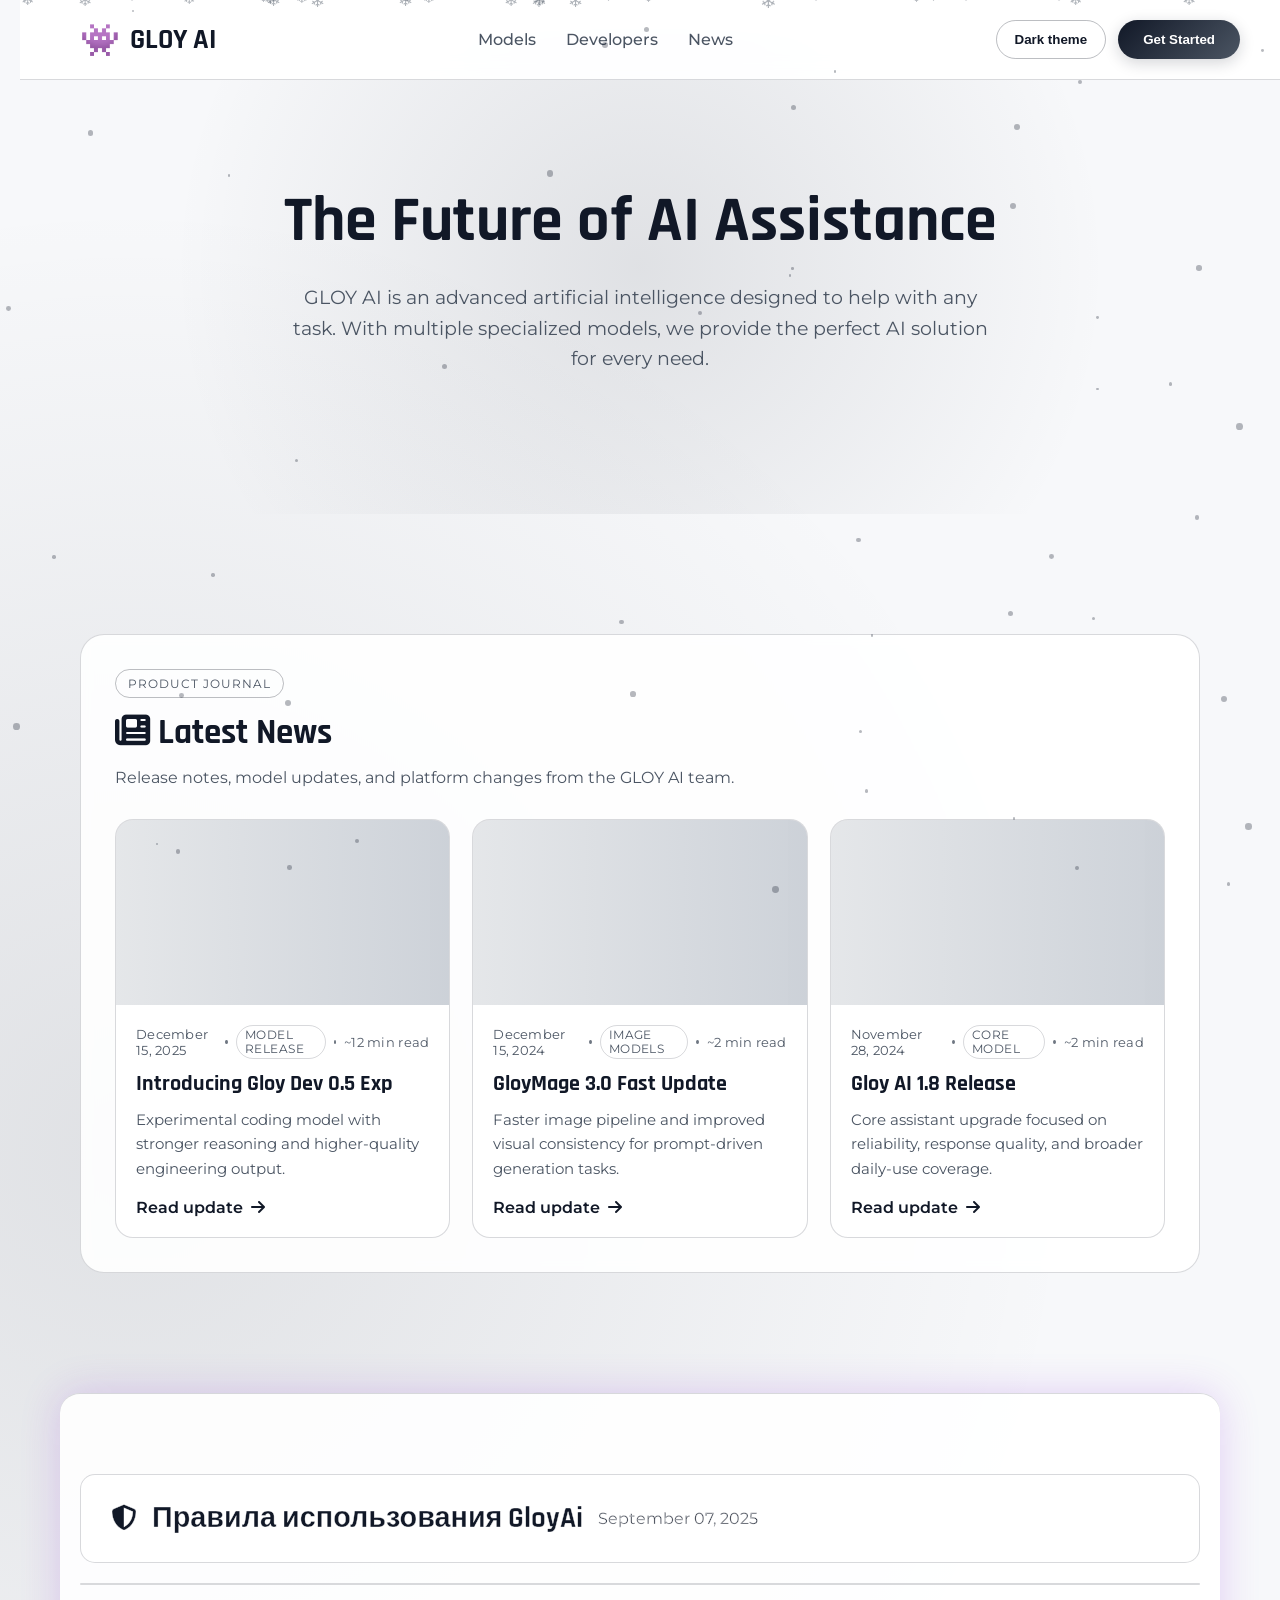
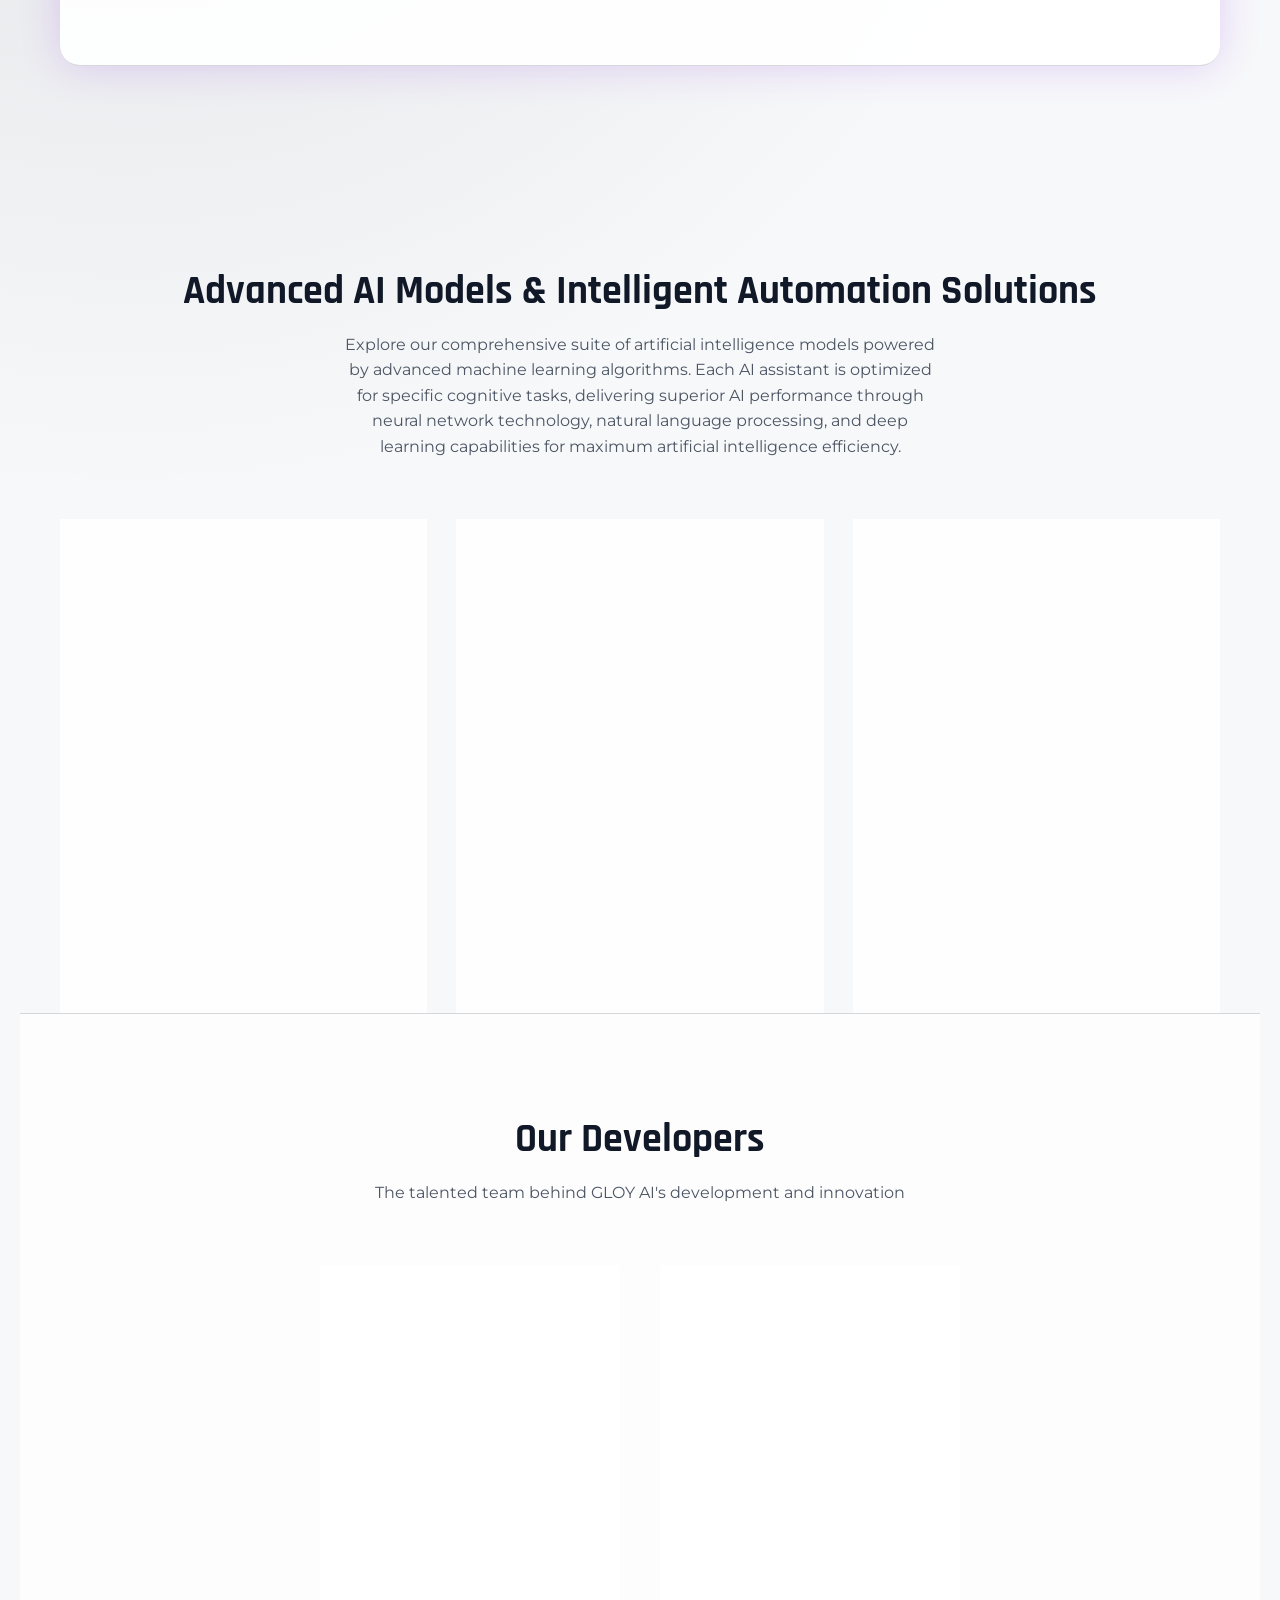
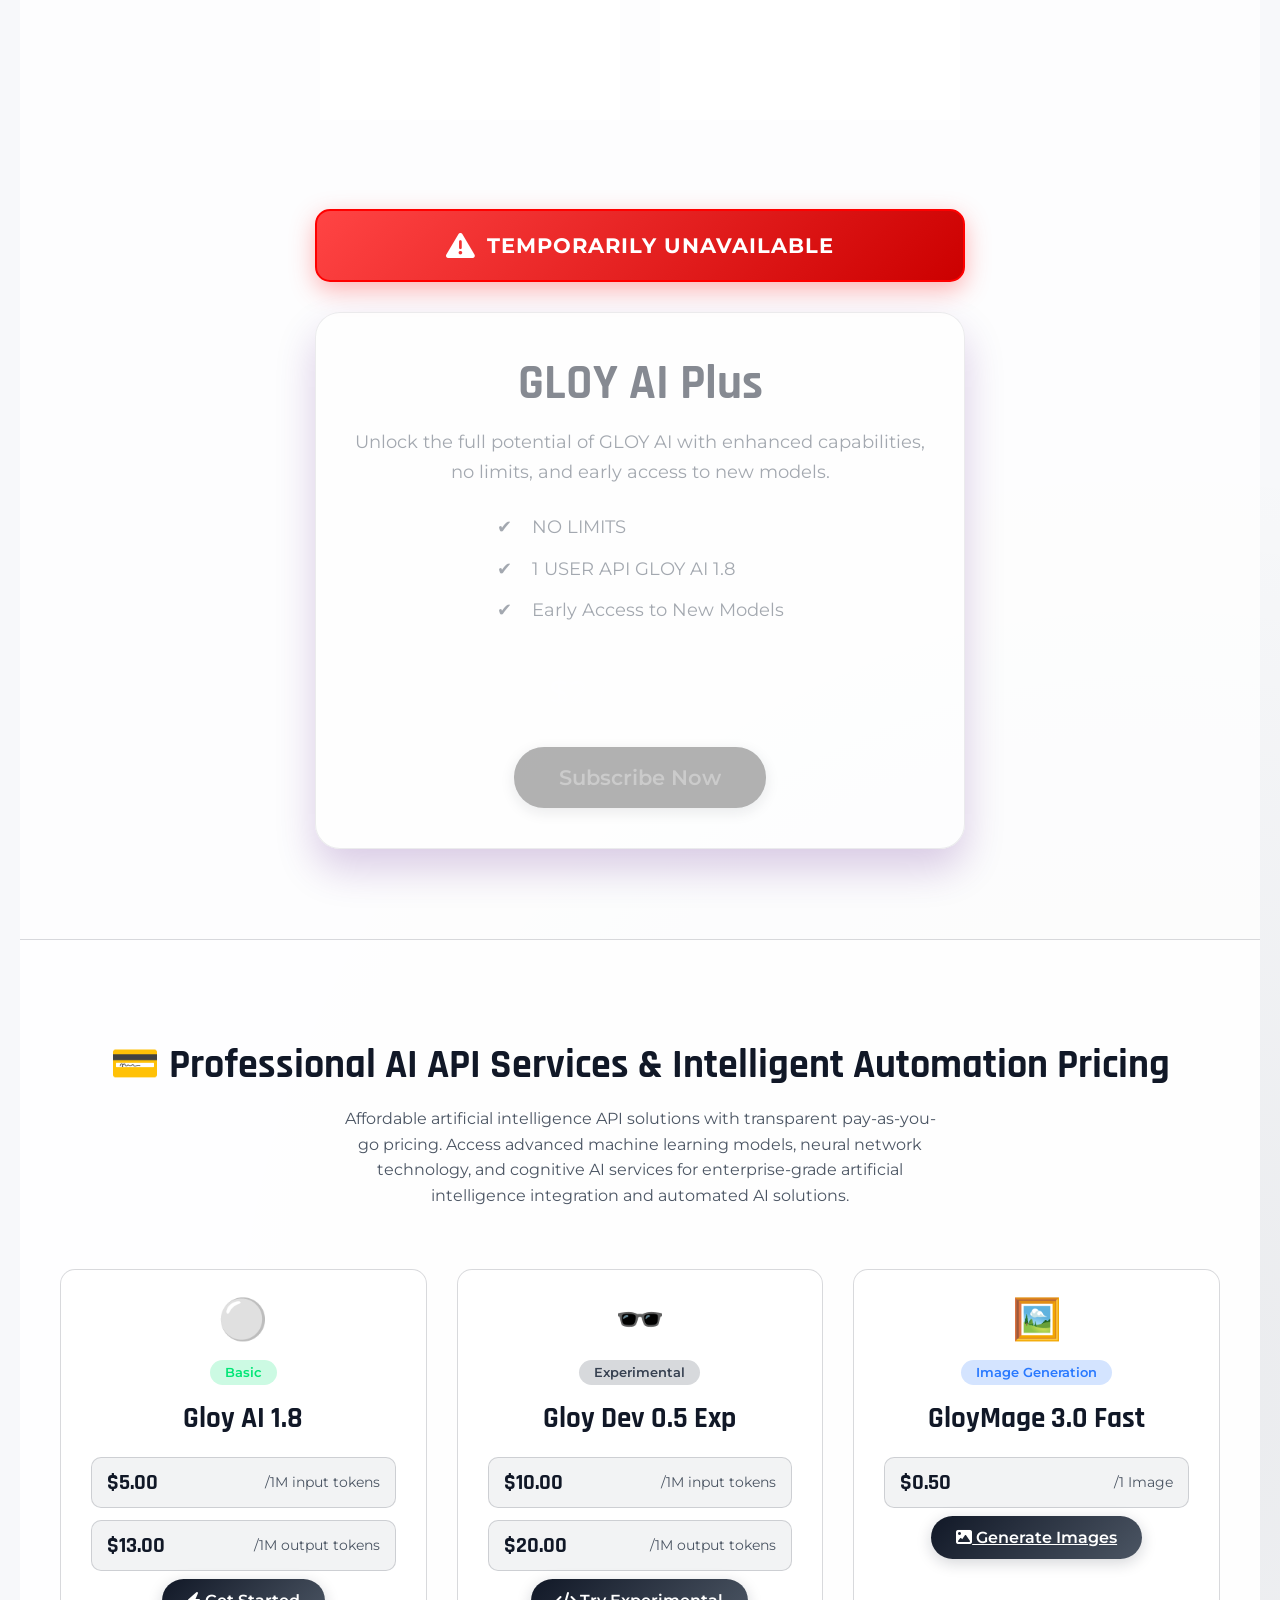
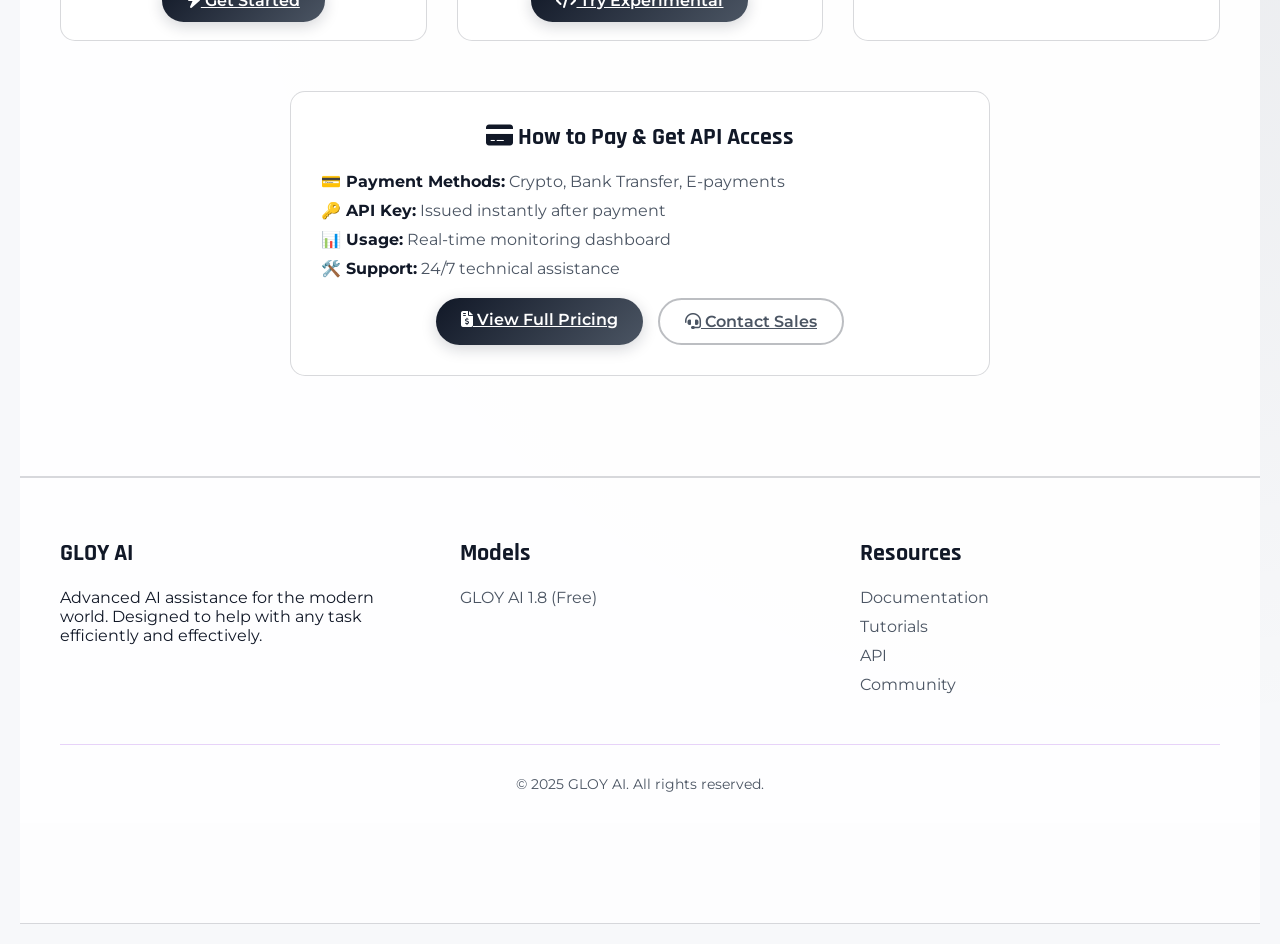
==== index.html @ c86713a7 "updated index.html" ====
<!DOCTYPE html>
<html lang="en" itemscope itemtype="https://schema.org/WebSite">
<head>
    <meta charset="UTF-8">
    <meta name="viewport" content="width=device-width, initial-scale=1.0">
    
    <!-- Primary SEO Meta Tags -->
    <title>GLOY AI - Advanced AI Assistant | Free AI Chat Bot | Artificial Intelligence API</title>
    <meta name="title" content="GLOY AI - Advanced AI Assistant | Free AI Chat Bot | Artificial Intelligence API">
    <meta name="description" content="GLOY AI - Revolutionary artificial intelligence assistant with advanced AI models. Free AI chatbot, image generation, code assistance, and professional AI API. Experience the future of AI technology with GLOY AI's intelligent conversational AI, machine learning capabilities, and neural network solutions.">
    <meta name="keywords" content="GLOY AI, artificial intelligence, AI assistant, AI chatbot, machine learning, neural networks, AI API, free AI, conversational AI, AI technology, intelligent assistant, AI models, deep learning, natural language processing, NLP, AI development, AI solutions, smart AI, advanced AI, AI platform, AI tools, AI services, automated AI, AI innovation, AI research, AI algorithms, cognitive AI, AI programming, AI integration, AI automation, AI analytics, AI optimization, AI enhancement, AI transformation, AI revolution, AI future, AI trends, AI applications, AI capabilities, AI performance, AI efficiency, AI intelligence, AI communication, AI interaction, AI response, AI generation, AI creation, AI assistance, AI support, AI help, AI guidance">
    <meta name="author" content="GLOY AI Team">
    <meta name="robots" content="index, follow, max-image-preview:large, max-snippet:-1, max-video-preview:-1">
    <meta name="language" content="English">
    <meta name="revisit-after" content="1 days">
    <meta name="distribution" content="global">
    <meta name="rating" content="general">
    
    <!-- Open Graph / Facebook -->
    <meta property="og:type" content="website">
    <meta property="og:url" content="https://gloyai.com/">
    <meta property="og:title" content="GLOY AI - Advanced AI Assistant | Free AI Chat Bot">
    <meta property="og:description" content="Revolutionary artificial intelligence assistant with advanced AI models. Free AI chatbot, image generation, code assistance, and professional AI API.">
    <meta property="og:image" content="https://gloyai.com/sample_gloy_image.png">
    <meta property="og:site_name" content="GLOY AI">
    <meta property="og:locale" content="en_US">
    
    <!-- Twitter -->
    <meta property="twitter:card" content="summary_large_image">
    <meta property="twitter:url" content="https://gloyai.com/">
    <meta property="twitter:title" content="GLOY AI - Advanced AI Assistant | Free AI Chat Bot">
    <meta property="twitter:description" content="Revolutionary artificial intelligence assistant with advanced AI models. Free AI chatbot, image generation, code assistance, and professional AI API.">
    <meta property="twitter:image" content="https://gloyai.com/sample_gloy_image.png">
    
    <!-- Canonical URL -->
    <link rel="canonical" href="https://gloyai.com/">
    
    <!-- Favicon -->
    <link rel="icon" type="image/x-icon" href="/favicon.ico">
    <link rel="apple-touch-icon" sizes="180x180" href="/apple-touch-icon.png">
    
    <!-- Structured Data -->
    <script type="application/ld+json">
    {
        "@context": "https://schema.org",
        "@type": "SoftwareApplication",
        "name": "GLOY AI",
        "description": "Advanced artificial intelligence assistant with multiple AI models for chat, code generation, and image creation",
        "url": "https://gloyai.com",
        "applicationCategory": "AI Assistant",
        "operatingSystem": "Web Browser",
        "offers": {
            "@type": "Offer",
            "price": "0",
            "priceCurrency": "USD"
        },
        "creator": {
            "@type": "Organization",
            "name": "GLOY AI Team"
        },
        "featureList": [
            "Free AI Chat Assistant",
            "Advanced Code Generation",
            "Image Generation AI",
            "Multi-language Support",
            "API Access",
            "No Usage Limits"
        ]
    }
    </script>
    
    <link rel="stylesheet" href="https://cdnjs.cloudflare.com/ajax/libs/font-awesome/6.4.0/css/all.min.css">
    <link href="https://fonts.googleapis.com/css2?family=Montserrat:wght@400;500;600;700&family=Rajdhani:wght@500;600;700&display=swap" rel="stylesheet">
    <style>
        :root {
            --primary-purple: #f5f5f5;
            --dark-purple: #a1a1aa;
            --light-purple: #ffffff;
            --lavender: #d4d4d8;
            --neon-purple: #71717a;
            --gradient: linear-gradient(135deg, var(--primary-purple), var(--neon-purple));
            --page-text: #f4f4f5;
            --page-muted: #d4d4d8;
            --page-bg: #07090f;
            --page-bg-accent-1: rgba(255, 255, 255, 0.07);
            --page-bg-accent-2: rgba(255, 255, 255, 0.04);
            --surface: rgba(15, 18, 27, 0.72);
            --surface-soft: rgba(15, 18, 27, 0.58);
            --surface-strong: rgba(11, 14, 22, 0.92);
            --border-soft: rgba(255, 255, 255, 0.14);
            --border-strong: rgba(255, 255, 255, 0.32);
            --button-text: #0a0d12;
            --button-shadow: rgba(0, 0, 0, 0.35);
            --hero-start: #ffffff;
            --hero-end: #bcc0c8;
            --snow-color: #f4f4f5;
        }

        body.theme-light {
            --primary-purple: #111827;
            --dark-purple: #374151;
            --light-purple: #4b5563;
            --lavender: #4b5563;
            --neon-purple: #6b7280;
            --gradient: linear-gradient(135deg, var(--primary-purple), var(--light-purple));
            --page-text: #111827;
            --page-muted: #4b5563;
            --page-bg: #f7f8fa;
            --page-bg-accent-1: rgba(17, 24, 39, 0.1);
            --page-bg-accent-2: rgba(17, 24, 39, 0.06);
            --surface: rgba(255, 255, 255, 0.9);
            --surface-soft: rgba(255, 255, 255, 0.78);
            --surface-strong: rgba(255, 255, 255, 0.95);
            --border-soft: rgba(17, 24, 39, 0.16);
            --border-strong: rgba(17, 24, 39, 0.28);
            --button-text: #ffffff;
            --button-shadow: rgba(17, 24, 39, 0.18);
            --hero-start: #111827;
            --hero-end: #4b5563;
            --snow-color: #4b5563;
        }
        
        * {
            margin: 0;
            padding: 0;
            box-sizing: border-box;
        }
        
        body {
            font-family: 'Montserrat', sans-serif;
            color: var(--page-text);
            background-color: var(--page-bg);
            overflow-x: hidden;
            background-image: 
                radial-gradient(circle at 10% 20%, var(--page-bg-accent-1) 0%, transparent 20%),
                radial-gradient(circle at 90% 80%, var(--page-bg-accent-2) 0%, transparent 20%);
            transition: background-color 0.35s ease, color 0.35s ease;
        }
        
        .container {
            width: 100%;
            max-width: 1200px;
            margin: 0 auto;
            padding: 0 20px;
        }
        
        header {
            padding: 20px 0;
            position: fixed;
            width: 100%;
            top: 0;
            z-index: 1000;
            background: var(--surface-strong);
            backdrop-filter: blur(10px);
            border-bottom: 1px solid var(--border-soft);
        }
        
        .header-content {
            display: flex;
            justify-content: space-between;
            align-items: center;
        }

        .header-actions {
            display: flex;
            align-items: center;
            gap: 12px;
        }
        
        .logo {
            display: flex;
            align-items: center;
            gap: 10px;
        }
        
        .logo-text {
            font-family: 'Rajdhani', sans-serif;
            font-weight: 700;
            font-size: 28px;
            background: var(--gradient);
            -webkit-background-clip: text;
            -webkit-text-fill-color: transparent;
        }

.model-icon {
    font-size: 2.5rem;
    font-family: "Segoe UI Emoji", "Apple Color Emoji", "Noto Color Emoji", sans-serif;
    line-height: 1;
    display: block;
    margin-bottom: 1rem;
    text-align: center;
}
        
        .logo-emoji {
            font-size: 32px;
            animation: float 3s ease-in-out infinite;
        }
        
        nav ul {
            display: flex;
            list-style: none;
            gap: 30px;
        }
        
        nav a {
            color: var(--lavender);
            text-decoration: none;
            font-weight: 500;
            transition: all 0.3s ease;
            position: relative;
        }
        
        nav a:hover {
            color: var(--page-text);
        }
        
        nav a::after {
            content: '';
            position: absolute;
            bottom: -5px;
            left: 0;
            width: 0;
            height: 2px;
            background: var(--gradient);
            transition: width 0.3s ease;
            transform-origin: center;
        }
        
        nav a:hover::after {
            width: 100%;
        }
        
        .cta-button {
            background: var(--gradient);
            color: var(--button-text);
            border: none;
            padding: 12px 25px;
            border-radius: 30px;
            font-weight: 600;
            cursor: pointer;
            transition: all 0.3s ease;
            box-shadow: 0 4px 15px var(--button-shadow);
        }
        
        .cta-button:hover {
            transform: translateY(-3px);
            box-shadow: 0 6px 20px var(--button-shadow);
        }

        .theme-toggle {
            background: transparent;
            color: var(--page-text);
            border: 1px solid var(--border-strong);
            padding: 11px 18px;
            border-radius: 30px;
            font-weight: 600;
            cursor: pointer;
            transition: all 0.3s ease;
        }

        .theme-toggle:hover {
            background: var(--surface);
            border-color: var(--page-text);
        }
        
        .hero {
            padding: 160px 0 100px;
            text-align: center;
            position: relative;
        }
        
        .hero::before {
            content: '';
            position: absolute;
            top: 0;
            left: 0;
            width: 100%;
            height: 100%;
            background: radial-gradient(circle at center, var(--page-bg-accent-1) 0%, transparent 70%);
            z-index: -1;
        }
        
        .hero h1 {
            font-family: 'Rajdhani', sans-serif;
            font-size: 4rem;
            font-weight: 700;
            margin-bottom: 20px;
            background: linear-gradient(135deg, var(--hero-start) 30%, var(--hero-end) 70%);
            -webkit-background-clip: text;
            -webkit-text-fill-color: transparent;
            opacity: 0;
            animation: fadeUp 1s ease forwards 0.5s;
        }
        
        .hero p {
            font-size: 1.2rem;
            color: var(--lavender);
            max-width: 700px;
            margin: 0 auto 40px;
            line-height: 1.6;
            opacity: 0;
            animation: fadeUp 1s ease forwards 0.8s;
        }
        
        .hero-buttons {
            display: flex;
            justify-content: center;
            gap: 20px;
            opacity: 0;
            animation: fadeUp 1s ease forwards 1.1s;
        }
        
        .secondary-button {
            background: transparent;
            color: var(--lavender);
            border: 2px solid var(--primary-purple);
            padding: 12px 25px;
            border-radius: 30px;
            font-weight: 600;
            cursor: pointer;
            transition: all 0.3s ease;
        }
        
        .secondary-button:hover {
            background: rgba(138, 43, 226, 0.1);
            transform: translateY(-3px);
        }
        
        .models {
            padding: 100px 0;
        }
        
        .section-title {
            text-align: center;
            margin-bottom: 60px;
        }
        
        .section-title h2 {
            font-family: 'Rajdhani', sans-serif;
            font-size: 2.5rem;
            font-weight: 700;
            background: var(--gradient);
            -webkit-background-clip: text;
            -webkit-text-fill-color: transparent;
            margin-bottom: 15px;
        }
        
        .section-title p {
            color: var(--lavender);
            max-width: 600px;
            margin: 0 auto;
            line-height: 1.6;
        }
        
        .model-cards {
            display: grid;
            grid-template-columns: repeat(auto-fit, minmax(300px, 1fr));
            gap: 30px;
        }
        
        .model-card {
            background: rgba(20, 10, 40, 0.6);
            border-radius: 15px;
            padding: 30px;
            transition: all 0.3s ease;
            border: 1px solid rgba(138, 43, 226, 0.3);
            opacity: 0;
            transform: translateY(50px);
        }
        
        .model-card.visible {
            opacity: 1;
            transform: translateY(0);
        }
        
        .model-card:hover {
            transform: translateY(-10px);
            box-shadow: 0 15px 30px rgba(75, 0, 130, 0.2);
            border-color: var(--primary-purple);
        }
        
   .model-icon {
    font-size: 2.5rem;
    margin-bottom: 20px;
    color: var(--primary-purple);
    filter: none;
}
        
        .model-card h3 {
            font-family: 'Rajdhani', sans-serif;
            font-size: 1.8rem;
            margin-bottom: 15px;
            color: white;
        }
        
        .model-card p {
            color: var(--lavender);
            line-height: 1.6;
            margin-bottom: 20px;
        }
        
        .model-features {
            list-style: none;
            margin-top: 20px;
        }
        
        .model-features li {
            color: var(--lavender);
            margin-bottom: 10px;
            display: flex;
            align-items: center;
            gap: 10px;
        }
        
        .model-features li i {
            color: var(--primary-purple);
        }
        
        .model-badge {
            display: inline-block;
            padding: 5px 15px;
            border-radius: 20px;
            font-size: 0.8rem;
            font-weight: 600;
            margin-bottom: 15px;
        }
        
        .badge-free {
            background: rgba(0, 230, 118, 0.2);
            color: #00E676;
        }
        
        .badge-plus {
            background: rgba(41, 121, 255, 0.2);
            color: #2979FF;
        }
        
        .badge-pro {
            background: rgba(55, 65, 81, 0.2);
            color: #374151;
        }
        
        .developers {
            padding: 100px 0;
            background: rgba(20, 10, 40, 0.3);
            border-top: 1px solid rgba(138, 43, 226, 0.2);
            border-bottom: 1px solid rgba(138, 43, 226, 0.2);
        }
        
        .dev-profiles {
            display: flex;
            justify-content: center;
            flex-wrap: wrap;
            gap: 40px;
            margin-top: 50px;
        }
        
        .dev-card {
            background: rgba(20, 10, 40, 0.6);
            border-radius: 15px;
            padding: 30px;
            text-align: center;
            max-width: 300px;
            border: 1px solid rgba(138, 43, 226, 0.3);
            transition: all 0.3s ease;
            opacity: 0;
            transform: translateY(50px);
        }
        
        .dev-card.visible {
            opacity: 1;
            transform: translateY(0);
        }
        
        .dev-card:hover {
            transform: translateY(-10px);
            box-shadow: 0 15px 30px rgba(75, 0, 130, 0.2);
            border-color: var(--primary-purple);
        }
        
        .dev-avatar {
            width: 100px;
            height: 100px;
            border-radius: 50%;
            margin: 0 auto 20px;
            background: var(--gradient);
            display: flex;
            align-items: center;
            justify-content: center;
            font-size: 2.5rem;
            color: white;
            overflow: hidden;
            border: 3px solid var(--primary-purple);
        }
        
        .dev-avatar img {
            width: 100%;
            height: 100%;
            object-fit: cover;
        }
        
        .dev-card h3 {
            font-family: 'Rajdhani', sans-serif;
            font-size: 1.5rem;
            margin-bottom: 10px;
            color: white;
        }
        
        .dev-card .role {
            color: var(--primary-purple);
            font-weight: 600;
            margin-bottom: 15px;
        }
        
        .dev-card p {
            color: var(--lavender);
            line-height: 1.6;
        }
        
        .dev-social {
            margin-top: 20px;
            display: flex;
            justify-content: center;
            gap: 15px;
        }
        
        .dev-social a {
            color: var(--lavender);
            font-size: 1.2rem;
            transition: all 0.3s ease;
        }
        
        .dev-social a:hover {
            color: var(--primary-purple);
            transform: translateY(-3px);
        }
        
        .cta-section {
            padding: 100px 0;
            text-align: center;
        }
        
        .cta-content {
            max-width: 700px;
            margin: 0 auto;
            background: rgba(20, 10, 40, 0.6);
            padding: 50px;
            border-radius: 20px;
            border: 1px solid rgba(138, 43, 226, 0.3);
            box-shadow: 0 20px 40px rgba(0, 0, 0, 0.2);
        }
        
        .cta-content h2 {
            font-family: 'Rajdhani', sans-serif;
            font-size: 2.5rem;
            margin-bottom: 20px;
            background: var(--gradient);
            -webkit-background-clip: text;
            -webkit-text-fill-color: transparent;
        }
        
        .cta-content p {
            color: var(--lavender);
            line-height: 1.6;
            margin-bottom: 30px;
        }
        
        footer {
            background: rgba(10, 5, 24, 0.9);
            padding: 60px 0 30px;
            border-top: 1px solid rgba(138, 43, 226, 0.2);
        }
        
        .footer-content {
            display: grid;
            grid-template-columns: repeat(auto-fit, minmax(250px, 1fr));
            gap: 40px;
            margin-bottom: 40px;
        }
        
        .footer-column h3 {
            font-family: 'Rajdhani', sans-serif;
            font-size: 1.5rem;
            margin-bottom: 20px;
            color: white;
        }
        
        .footer-column ul {
            list-style: none;
        }
        
        .footer-column ul li {
            margin-bottom: 10px;
        }
        
        .footer-column a {
            color: var(--lavender);
            text-decoration: none;
            transition: all 0.3s ease;
        }
        
        .footer-column a:hover {
            color: var(--primary-purple);
        }
        
        .footer-bottom {
            text-align: center;
            padding-top: 30px;
            border-top: 1px solid rgba(138, 43, 226, 0.2);
            color: var(--lavender);
            font-size: 0.9rem;
        }
        
        @keyframes float {
            0%, 100% {
                transform: translateY(0);
            }
            50% {
                transform: translateY(-10px);
            }
        }
        
        @keyframes fadeUp {
            from {
                opacity: 0;
                transform: translateY(30px);
            }
            to {
                opacity: 1;
                transform: translateY(0);
            }
        }
        
        @keyframes pulse {
            0%, 100% {
                transform: scale(1);
            }
            50% {
                transform: scale(1.05);
            }
        }
        
        @keyframes glow {
            0%, 100% {
                box-shadow: 0 0 5px rgba(138, 43, 226, 0.5);
            }
            50% {
                box-shadow: 0 0 20px rgba(138, 43, 226, 0.8);
            }
        }
        
        @media (max-width: 768px) {
            .hero h1 {
                font-size: 2.5rem;
            }
            
            nav ul {
                gap: 15px;
            }
            
            .model-cards {
                grid-template-columns: 1fr;
            }
            
            .hero-buttons {
                flex-direction: column;
                align-items: center;
            }

            .header-actions {
                gap: 8px;
            }

            .theme-toggle,
            .cta-button {
                padding: 10px 16px;
            }
        }
        
        .particles {
            position: fixed;
            top: 0;
            left: 0;
            width: 100%;
            height: 100%;
            pointer-events: none;
            z-index: 9999;
        }
        
        /* Snow Animation */
        .snowflake {
            position: fixed;
            top: -10px;
            color: white;
            font-size: 1em;
            font-family: Arial, sans-serif;
            text-shadow: 0 0 5px rgba(255, 255, 255, 0.8);
            pointer-events: none;
            z-index: 9999;
            animation: snowfall linear infinite;
            opacity: 0.8;
        }
        
        @keyframes snowfall {
            0% {
                transform: translateY(0) rotate(0deg);
                opacity: 0.8;
            }
            100% {
                transform: translateY(100vh) rotate(360deg);
                opacity: 0.3;
            }
        }
        
        .particle {
            position: absolute;
            border-radius: 50%;
            background: var(--primary-purple);
            opacity: 0.3;
            animation: float 15s infinite linear;
        }
        
        .pricing-badge {
            display: inline-flex;
            align-items: center;
            gap: 8px;
            padding: 8px 16px;
            border-radius: 20px;
            font-weight: 600;
            margin-top: 15px;
            background: rgba(255, 215, 0, 0.1);
            color: gold;
            border: 1px solid rgba(255, 215, 0, 0.3);
        }
        
        .telegram-cta {
            margin-top: 40px;
            text-align: center;
            padding: 30px;
            background: rgba(20, 10, 40, 0.6);
            border-radius: 15px;
            border: 1px solid rgba(138, 43, 226, 0.3);
            animation: glow 2s infinite alternate;
        }
        
        .telegram-cta h3 {
            font-family: 'Rajdhani', sans-serif;
            font-size: 1.8rem;
            margin-bottom: 15px;
            color: white;
        }
        
        .telegram-cta p {
            color: var(--lavender);
            margin-bottom: 20px;
        }
        
        /* API Pricing Styles */
        .api-pricing .pricing-tiers {
            margin: 20px 0;
        }

        .api-pricing .price-tier {
            display: flex;
            justify-content: space-between;
            align-items: center;
            margin: 12px 0;
            padding: 10px 15px;
            background: rgba(138, 43, 226, 0.1);
            border-radius: 10px;
            border: 1px solid rgba(138, 43, 226, 0.2);
        }

        .api-pricing .price-tier .price {
            font-family: 'Rajdhani', sans-serif;
            font-size: 1.4rem;
            font-weight: 700;
            color: white;
            background: var(--gradient);
            -webkit-background-clip: text;
            -webkit-text-fill-color: transparent;
        }

        .api-pricing .price-tier .tokens {
            font-size: 0.9rem;
            color: var(--lavender);
            text-align: right;
        }

        .api-pricing .model-card {
            text-align: center;
            position: relative;
            transition: all 0.3s ease-in-out;
        }

        .api-pricing .model-card:hover {
            transform: translateY(-10px);
            box-shadow: 0 20px 40px rgba(75, 0, 130, 0.3);
        }

        .api-pricing {
            transition: all 0.5s ease-in-out;
        }
    </style>
</head>
<body class="theme-dark">
    <div class="particles" id="particles"></div>
    
    <header>
        <div class="container header-content">
            <div class="logo">
                <span class="logo-emoji">👾</span>
                <span class="logo-text">GLOY AI</span>
            </div>
            <nav>
                <ul>
                    <li><a href="#models">Models</a></li>
                    <li><a href="#developers">Developers</a></li>
                    <li><a href="#telegram">News</a></li>
                </ul>
            </nav>
            <div class="header-actions">
                <button id="theme-toggle" class="theme-toggle" type="button" aria-label="Switch theme">Light theme</button>
                <button class="cta-button">Get Started</button>
            </div>
        </div>
    </header>
    
    <section class="hero">
        <div class="container">
            <h1>The Future of AI Assistance</h1>
            <p>GLOY AI is an advanced artificial intelligence designed to help with any task. With multiple specialized models, we provide the perfect AI solution for every need.</p>
        </div>
    </section>

<!DOCTYPE html>
<html lang="en">
<head>
    <meta charset="UTF-8">
    <meta name="viewport" content="width=device-width, initial-scale=1.0">
    <title>GLOY AI - Rules</title>
    <link href="https://fonts.googleapis.com/css2?family=Montserrat:wght@400;500;600;700&family=Rajdhani:wght@500;600;700&display=swap" rel="stylesheet">
    <style>
        :root {
            --primary-purple: #8A2BE2;
            --dark-purple: #4B0082;
            --light-purple: #9370DB;
            --lavender: #E6E6FA;
            --neon-purple: #BF00FF;
            --gradient: linear-gradient(135deg, var(--primary-purple), var(--neon-purple));
        }
        
        * {
            margin: 0;
            padding: 0;
            box-sizing: border-box;
        }
        
        body {
            font-family: 'Montserrat', sans-serif;
            color: #333;
            background-color: #0a0418;
            overflow-x: hidden;
            background-image: 
                radial-gradient(circle at 10% 20%, rgba(100, 43, 226, 0.1) 0%, transparent 20%),
                radial-gradient(circle at 90% 80%, rgba(191, 0, 255, 0.1) 0%, transparent 20%);
            padding: 20px;
        }
        
        .container {
            width: 100%;
            max-width: 1200px;
            margin: 0 auto;
            padding: 0 20px;
        }
        
        .rules-section {
            padding: 80px 0;
            background: rgba(20, 10, 40, 0.6);
            border-top: 1px solid rgba(138, 43, 226, 0.2);
            border-bottom: 1px solid rgba(138, 43, 226, 0.2);
            border-radius: 20px;
            margin-top: 40px;
            box-shadow: 0 0 40px rgba(138, 43, 226, 0.2);
        }

        .rules-header {
            display: flex;
            justify-content: space-between;
            align-items: center;
            padding: 25px 30px;
            background: rgba(30, 15, 50, 0.85);
            border-radius: 15px;
            border: 1px solid rgba(138, 43, 226, 0.3);
            cursor: pointer;
            transition: all 0.3s ease;
            margin-bottom: 20px;
        }

        .rules-header:hover {
            background: rgba(35, 20, 60, 0.9);
            box-shadow: 0 10px 25px rgba(75, 0, 130, 0.2);
        }

        .rules-title {
            font-family: 'Rajdhani', sans-serif;
            font-size: 1.8rem;
            color: white;
            display: flex;
            align-items: center;
            gap: 15px;
            flex-wrap: wrap;
            text-shadow: 
                0 0 10px rgba(255, 255, 255, 0.7),
                0 0 20px rgba(255, 255, 255, 0.5),
                0 0 30px rgba(255, 255, 255, 0.3);
            -webkit-text-stroke: 0.5px rgba(255, 255, 255, 0.8);
            animation: textGlow 3s ease-in-out infinite alternate;
        }

        @keyframes textGlow {
            0% {
                text-shadow: 
                    0 0 10px rgba(255, 255, 255, 0.7),
                    0 0 20px rgba(255, 255, 255, 0.5),
                    0 0 30px rgba(255, 255, 255, 0.3);
            }
            100% {
                text-shadow: 
                    0 0 15px rgba(255, 255, 255, 0.9),
                    0 0 25px rgba(255, 255, 255, 0.7),
                    0 0 35px rgba(255, 255, 255, 0.5);
            }
        }

        .rules-title i {
            color: var(--primary-purple);
            font-size: 1.6rem;
            filter: drop-shadow(0 0 8px rgba(138, 43, 226, 0.8));
        }

        .rules-date {
            font-size: 1rem;
            color: var(--light-purple);
            font-weight: normal;
            font-family: 'Montserrat', sans-serif;
            text-shadow: 0 0 10px rgba(147, 112, 219, 0.7);
        }

        .rules-arrow {
            color: var(--primary-purple);
            font-size: 1.5rem;
            transition: transform 0.3s ease;
            filter: drop-shadow(0 0 8px rgba(138, 43, 226, 0.8));
        }

        .rules-content {
            max-height: 0;
            overflow: hidden;
            transition: max-height 0.5s ease;
            background: rgba(30, 15, 50, 0.85);
            border-radius: 15px;
            border: 1px solid rgba(138, 43, 226, 0.3);
        }

        .rules-content.open {
            max-height: 5000px; /* Достаточно большое значение для анимации */
        }

        .rules-intro {
            padding: 30px;
        }

        .rules-intro p {
            color: var(--lavender);
            line-height: 1.6;
            margin-bottom: 15px;
            font-size: 1.05rem;
            text-shadow: 0 0 5px rgba(230, 230, 250, 0.5);
        }

        .rules-important {
            background: rgba(255, 0, 0, 0.1);
            border-left: 4px solid #ff4444;
            padding: 15px;
            margin-top: 20px;
            border-radius: 0 8px 8px 0;
            box-shadow: 0 0 15px rgba(255, 68, 68, 0.3);
        }

        .rules-important strong {
            color: #ff6b6b;
            text-shadow: 0 0 8px rgba(255, 107, 107, 0.7);
        }

        .rules-divider {
            height: 1px;
            background: linear-gradient(90deg, transparent, var(--primary-purple), transparent);
            margin: 20px 30px;
            box-shadow: 0 0 10px rgba(138, 43, 226, 0.5);
        }

        .rules-section-item {
            padding: 0 30px 20px;
        }

        .rules-section-item h3 {
            font-family: 'Rajdhani', sans-serif;
            font-size: 1.5rem;
            color: white;
            margin: 25px 0 15px;
            padding-bottom: 10px;
            border-bottom: 1px solid rgba(138, 43, 226, 0.3);
            text-shadow: 
                0 0 8px rgba(255, 255, 255, 0.7),
                0 0 16px rgba(255, 255, 255, 0.4);
            -webkit-text-stroke: 0.3px rgba(255, 255, 255, 0.7);
        }

        .rules-section-item h4 {
            font-size: 1.1rem;
            color: var(--light-purple);
            margin: 20px 0 10px;
            text-shadow: 0 0 8px rgba(147, 112, 219, 0.7);
        }

        .rules-section-item p {
            color: var(--lavender);
            line-height: 1.6;
            margin-bottom: 10px;
            text-shadow: 0 0 5px rgba(230, 230, 250, 0.4);
        }

        .rule-item {
            margin-bottom: 20px;
        }

        .rules-footer {
            padding: 30px;
            text-align: center;
            background: rgba(138, 43, 226, 0.1);
            border-radius: 0 0 15px 15px;
            box-shadow: inset 0 0 30px rgba(138, 43, 226, 0.2);
        }

        .rules-footer h3 {
            font-family: 'Rajdhani', sans-serif;
            font-size: 1.5rem;
            color: white;
            margin-bottom: 15px;
            text-shadow: 
                0 0 10px rgba(255, 255, 255, 0.7),
                0 0 20px rgba(255, 255, 255, 0.4);
            -webkit-text-stroke: 0.3px rgba(255, 255, 255, 0.7);
        }

        .rules-footer p {
            color: var(--lavender);
            text-shadow: 0 0 5px rgba(230, 230, 250, 0.5);
        }

        .rules-signature {
            font-style: italic;
            margin-top: 20px;
            color: var(--light-purple);
            text-shadow: 0 0 8px rgba(147, 112, 219, 0.7);
        }

        /* Адаптивность */
        @media (max-width: 768px) {
            .rules-title {
                font-size: 1.4rem;
                flex-direction: column;
                align-items: flex-start;
                gap: 10px;
            }
            
            .rules-header {
                padding: 20px;
            }
            
            .rules-intro, .rules-section-item {
                padding: 20px;
            }
            
            .rules-divider {
                margin: 15px 20px;
            }
        }

        .back-button {
            display: inline-block;
            margin-top: 30px;
            padding: 12px 25px;
            background: var(--gradient);
            color: white;
            text-decoration: none;
            border-radius: 30px;
            font-weight: 600;
            transition: all 0.3s ease;
            box-shadow: 0 4px 15px rgba(138, 43, 226, 0.3);
            text-shadow: 0 0 5px rgba(255, 255, 255, 0.5);
        }

        .back-button:hover {
            transform: translateY(-3px);
            box-shadow: 0 6px 20px rgba(138, 43, 226, 0.5);
        }
    </style>
</head>
<body>
    <div class="container">
        <!-- News Section -->
        <section class="news-section" id="telegram">
            <div class="container">
                <div class="news-shell">
                    <div class="news-head">
                        <div class="news-kicker">Product Journal</div>
                        <h2><i class="fas fa-newspaper"></i> Latest News</h2>
                        <p>Release notes, model updates, and platform changes from the GLOY AI team.</p>
                    </div>

                    <div class="news-grid">
                        <article class="news-card-skeleton">
                            <a href="news/introducing-gloydev-0.5-exp.html" class="news-card-link">
                                <div class="news-image-wrap">
                                    <img src="news/gd_news.png" alt="Introducing Gloy Dev 0.5 Exp" loading="lazy">
                                </div>
                                <div class="news-content">
                                    <div class="news-meta">
                                        <span class="news-date">December 15, 2025</span>
                                        <span class="news-dot"></span>
                                        <span class="news-type">Model Release</span>
                                        <span class="news-dot"></span>
                                        <span class="news-time">~12 min read</span>
                                    </div>
                                    <h3>Introducing Gloy Dev 0.5 Exp</h3>
                                    <p>Experimental coding model with stronger reasoning and higher-quality engineering output.</p>
                                    <span class="news-read">Read update <i class="fas fa-arrow-right"></i></span>
                                </div>
                            </a>
                        </article>

                        <article class="news-card-skeleton">
                            <a href="news/gloymage-3.0-update.html" class="news-card-link">
                                <div class="news-image-wrap">
                                    <img src="" alt="GloyMage 3.0 Fast update" loading="lazy">
                                </div>
                                <div class="news-content">
                                    <div class="news-meta">
                                        <span class="news-date">December 15, 2024</span>
                                        <span class="news-dot"></span>
                                        <span class="news-type">Image Models</span>
                                        <span class="news-dot"></span>
                                        <span class="news-time">~2 min read</span>
                                    </div>
                                    <h3>GloyMage 3.0 Fast Update</h3>
                                    <p>Faster image pipeline and improved visual consistency for prompt-driven generation tasks.</p>
                                    <span class="news-read">Read update <i class="fas fa-arrow-right"></i></span>
                                </div>
                            </a>
                        </article>

                        <article class="news-card-skeleton">
                            <a href="news/gloy-ai-1.8-release.html" class="news-card-link">
                                <div class="news-image-wrap">
                                    <img src="" alt="Gloy AI 1.8 release" loading="lazy">
                                </div>
                                <div class="news-content">
                                    <div class="news-meta">
                                        <span class="news-date">November 28, 2024</span>
                                        <span class="news-dot"></span>
                                        <span class="news-type">Core Model</span>
                                        <span class="news-dot"></span>
                                        <span class="news-time">~2 min read</span>
                                    </div>
                                    <h3>Gloy AI 1.8 Release</h3>
                                    <p>Core assistant upgrade focused on reliability, response quality, and broader daily-use coverage.</p>
                                    <span class="news-read">Read update <i class="fas fa-arrow-right"></i></span>
                                </div>
                            </a>
                        </article>
                    </div>
                </div>
            </div>
        </section>
        
        <style>
            .news-section {
                padding: 80px 0;
                margin-top: 40px;
            }

            .news-shell {
                background: var(--surface);
                border: 1px solid var(--border-soft);
                border-radius: 24px;
                padding: 34px;
                backdrop-filter: blur(6px);
            }

            .news-head {
                margin-bottom: 28px;
            }

            .news-kicker {
                display: inline-block;
                padding: 6px 12px;
                border-radius: 999px;
                font-size: 0.78rem;
                letter-spacing: 0.08em;
                text-transform: uppercase;
                color: var(--page-muted);
                border: 1px solid var(--border-strong);
                margin-bottom: 12px;
            }

            .news-head h2 {
                font-family: 'Rajdhani', sans-serif;
                font-size: 2.2rem;
                color: var(--page-text);
                margin-bottom: 10px;
            }

            .news-head p {
                color: var(--lavender);
                max-width: 720px;
                line-height: 1.6;
            }

            .news-grid {
                display: grid;
                grid-template-columns: repeat(auto-fit, minmax(280px, 1fr));
                gap: 22px;
            }

            .news-card-skeleton {
                border-radius: 18px;
                overflow: hidden;
                border: 1px solid var(--border-soft);
                background: var(--surface);
                transition: transform 0.28s ease, box-shadow 0.28s ease, border-color 0.28s ease;
            }

            .news-card-link {
                display: flex;
                flex-direction: column;
                height: 100%;
                color: inherit;
                text-decoration: none;
            }

            .news-image-wrap {
                position: relative;
                height: 185px;
                overflow: hidden;
                background: rgba(255, 255, 255, 0.04);
            }

            .news-image-wrap::before {
                content: '';
                position: absolute;
                inset: 0;
                background: linear-gradient(
                    90deg,
                    rgba(148, 163, 184, 0.08) 0%,
                    rgba(203, 213, 225, 0.32) 50%,
                    rgba(148, 163, 184, 0.08) 100%
                );
                background-size: 220% 100%;
                animation: newsImageLoading 1.8s linear infinite;
                opacity: 0;
                transition: opacity 0.25s ease;
                pointer-events: none;
            }

            .news-image-wrap.is-loading::before {
                opacity: 1;
            }

            body.theme-light .news-image-wrap::before {
                background: linear-gradient(
                    90deg,
                    rgba(71, 85, 105, 0.08) 0%,
                    rgba(100, 116, 139, 0.28) 50%,
                    rgba(71, 85, 105, 0.08) 100%
                );
                background-size: 220% 100%;
            }

            .news-image-wrap img {
                position: relative;
                z-index: 1;
                display: block;
                width: 100%;
                height: 100%;
                object-fit: cover;
                object-position: center;
                transition: transform 0.35s ease, opacity 0.25s ease;
            }

            .news-image-wrap.is-loading img {
                opacity: 0;
            }

            .news-content {
                padding: 20px;
            }

            .news-meta {
                display: flex;
                align-items: center;
                gap: 8px;
                margin-bottom: 10px;
                color: var(--page-muted);
                font-size: 0.82rem;
                letter-spacing: 0.02em;
            }

            .news-dot {
                width: 4px;
                height: 4px;
                border-radius: 50%;
                background: currentColor;
                opacity: 0.8;
            }

            .news-type {
                border: 1px solid var(--border-soft);
                border-radius: 999px;
                padding: 2px 8px;
                font-size: 0.72rem;
                text-transform: uppercase;
                letter-spacing: 0.04em;
            }

            .news-time {
                white-space: nowrap;
                opacity: 0.95;
            }

            .news-content h3 {
                font-family: 'Rajdhani', sans-serif;
                font-size: 1.4rem;
                color: var(--page-text);
                margin-bottom: 10px;
                line-height: 1.3;
            }

            .news-content p {
                color: var(--lavender);
                line-height: 1.6;
                font-size: 0.96rem;
            }

            .news-read {
                display: inline-flex;
                align-items: center;
                gap: 8px;
                margin-top: 16px;
                font-weight: 600;
                color: var(--page-text);
            }

            .news-card-skeleton:hover {
                transform: translateY(-8px);
                box-shadow: 0 20px 36px rgba(0, 0, 0, 0.35);
                border-color: var(--border-strong);
            }

            .news-card-skeleton:hover .news-image-wrap img {
                transform: scale(1.04);
            }

            @keyframes newsImageLoading {
                0% {
                    background-position: 220% 0;
                }
                100% {
                    background-position: -220% 0;
                }
            }

            @media (max-width: 768px) {
                .news-shell {
                    padding: 22px;
                }

                .news-head h2 {
                    font-size: 1.8rem;
                }
            }
        </style>

        <section class="rules-section">
            <div class="container">
                <div class="rules-header" id="rules-toggle">
                    <h2 class="rules-title">
                        <i class="fas fa-shield-alt"></i> Правила использования GloyAi
                        <span class="rules-date">September 07, 2025</span>
                    </h2>
                    <div class="rules-arrow">
                        <i class="fas fa-chevron-down"></i>
                    </div>
                </div>
                
                <div class="rules-content" id="rules-content">
                    <div class="rules-intro">
                        <p>Добро пожаловать в GloyAi — интеллектуальную систему нового поколения! Мы рады, что вы выбрали наш ИИ для помощи в творчестве, обучении, работе и развлечениях. Чтобы использование бота было безопасным, комфортным и эффективным для всех пользователей, мы просим вас внимательно ознакомиться с нашими правилами.</p>
                        <p class="rules-important"><strong>Важно:</strong> использование GloyAi подразумевает полное согласие с данными правилами. Нарушение правил может привести к предупреждениям, временной или постоянной блокировке.</p>
                    </div>
                    
                    <div class="rules-divider"></div>
                    
                    <div class="rules-section-item">
                        <h3>1. Общие положения</h3>
                        <div class="rule-item">
                            <h4>1.1 Назначение GloyAi:</h4>
                            <p>GloyAi создан для генерации текстов, идей, ответов на вопросы, помощи в обучении, программировании, научной деятельности и творчестве.</p>
                        </div>
                        <div class="rule-item">
                            <h4>1.2 Ограничения ИИ:</h4>
                            <p>Бот не является официальным источником информации. Ответы GloyAi могут содержать ошибки, устаревшие данные или субъективные оценки. Пользователь несет ответственность за проверку информации перед её использованием.</p>
                        </div>
                        <div class="rule-item">
                            <h4>1.3 Изменения правил:</h4>
                            <p>Разработчики имеют право вносить изменения в функционал, ограничения и правила без предварительного уведомления. Рекомендуется периодически проверять актуальную версию правил.</p>
                        </div>
                        <div class="rule-item">
                            <h4>1.4 Возрастное ограничение:</h4>
                            <p>Использование GloyAi разрешено лицам старше 13 лет. Родители или законные представители обязаны контролировать детей младше этого возраста.</p>
                        </div>
                        <div class="rule-item">
                            <h4>1.5 Подписка и равенство пользователей:</h4>
                            <p>Покупка подписки или любых дополнительных функций не предоставляет привилегий в обход правил.</p>
                            <p>Все пользователи равны перед системой и правилами GloyAi. Нарушение правил для подписчиков так же строго наказывается, как и для обычных пользователей.</p>
                        </div>
                        <div class="rule-item">
                            <h4>1.6 Незнание правил:</h4>
                            <p>Незнание или игнорирование данных правил не освобождает пользователя от ответственности за их нарушение. Каждый пользователь обязан ознакомиться с правилами перед использованием GloyAi.</p>
                        </div>
                    </div>
                    
                    <div class="rules-divider"></div>
                    
                    <div class="rules-section-item">
                        <h3>2. Запрещённые темы</h3>
                        <p>Для защиты пользователей и обеспечения безопасного взаимодействия строго запрещено использовать GloyAi для следующих целей:</p>
                        
                        <div class="rule-item">
                            <h4>2.1 Нецензурная лексика и оскорбления</h4>
                            <p>Использование матерных слов, оскорблений, угроз или провокаций строго запрещено.</p>
                            <p>Система фильтрации автоматически блокирует и отклоняет такие сообщения.</p>
                        </div>
                        
                        <div class="rule-item">
                            <h4>2.2 Контент 18+ и сексуальная тематика</h4>
                            <p>Любые запросы порнографического содержания запрещены.</p>
                            <p>Попытки обхода запрета ведут к немедленной блокировке.</p>
                        </div>
                        
                        <div class="rule-item">
                            <h4>2.3 Пропаганда насилия и экстремизма</h4>
                            <p>Любые призывы к насилию, терроризму, войнам, экстремистской деятельности запрещены.</p>
                            <p>Обсуждение таких тем может повлечь за собой блокировку и передачу данных правоохранительным органам при необходимости.</p>
                        </div>
                        
                        <div class="rule-item">
                            <h4>2.4 Мошенничество, обман и взломы</h4>
                            <p>GloyAi не участвует в незаконных схемах, финансовых махинациях, не даёт инструкции по взлому программ, сайтов или аккаунтов.</p>
                        </div>
                        
                        <div class="rule-item">
                            <h4>2.5 Политика и дискриминация</h4>
                            <p>Обсуждение политических тем, разжигание ненависти по расовому, национальному, религиозному или любому другому признаку строго запрещено.</p>
                        </div>
                    </div>
                    
                    <div class="rules-divider"></div>
                    
                    <div class="rules-section-item">
                        <h3>3. Поведение пользователей</h3>
                        
                        <div class="rule-item">
                            <h4>3.1 Уважение к ИИ и разработчикам</h4>
                            <p>GloyAi создан для помощи и обучения, а не для оскорблений или разрушительных экспериментов.</p>
                            <p>Пользователь обязан вести диалог корректно и уважительно.</p>
                        </div>
                        
                        <div class="rule-item">
                            <h4>3.2 Запрет на обход фильтров</h4>
                            <p>Любые попытки обойти фильтры или использовать уязвимости системы запрещены.</p>
                            <p>Нарушители могут быть заблокированы без предупреждения.</p>
                        </div>
                        
                        <div class="rule-item">
                            <h4>3.3 Антиспам и автоматизация</h4>
                            <p>Массовые рассылки, спам и чрезмерная нагрузка на систему запрещены.</p>
                            <p>Автоматические скрипты и сторонние боты, направленные на взаимодействие с GloyAi, запрещены.</p>
                        </div>
                        
                        <div class="rule-item">
                            <h4>3.4 Доступ модераторов и администраторов</h4>
                            <p>Модераторы и администраторы имеют право проверять сообщения и чаты пользователей для обеспечения соблюдения правил.</p>
                            <p>Нарушения могут привести к предупреждениям, временным или постоянным блокировкам.</p>
                        </div>
                    </div>
                    
                    <div class="rules-divider"></div>
                    
                    <div class="rules-section-item">
                        <h3>4. Ответственность пользователей</h3>
                        
                        <div class="rule-item">
                            <h4>4.1 Риски использования:</h4>
                            <p>Пользователь самостоятельно несет ответственность за применение информации, полученной через GloyAi.</p>
                            <p>Разработчики не несут ответственности за убытки, ущерб, ошибки или последствия действий пользователя.</p>
                        </div>
                        
                        <div class="rule-item">
                            <h4>4.2 Наказания за нарушения:</h4>
                            <p>Нарушение правил может повлечь за собой временную или вечную блокировку.</p>
                            <p>В некоторых случаях нарушители могут получить официальное предупреждение.</p>
                        </div>
                        
                        <div class="rule-item">
                            <h4>4.3 Сообщение о нарушениях:</h4>
                            <p>Если пользователь заметил нарушение правил или некорректное поведение других участников, он должен сообщить об этом поддержке.</p>
                        </div>
                    </div>
                    
                    <div class="rules-divider"></div>
                    
                    <div class="rules-section-item">
                        <h3>5. Конфиденциальность и безопасность</h3>
                        
                        <div class="rule-item">
                            <h4>5.1 Сбор данных:</h4>
                            <p>GloyAi может использовать данные общения для улучшения функционала, но не передает их третьим лицам без согласия пользователя.</p>
                        </div>
                        
                        <div class="rule-item">
                            <h4>5.2 Защита данных:</h4>
                            <p>Мы применяем современные методы защиты информации и рекомендуем пользователям не передавать личные данные, пароли и финансовую информацию в чат.</p>
                        </div>
                        
                        <div class="rule-item">
                            <h4>5.3 Безопасность аккаунта:</h4>
                            <p>Пользователь отвечает за сохранность своих логинов и паролей. Разработчики не несут ответственность за утерю доступа из-за разглашения данных.</p>
                        </div>
                    </div>
                    
                    <div class="rules-divider"></div>
                    
                    <div class="rules-section-item">
                        <h3>6. Поддержка и связь с разработчиками</h3>
                        <p>Все вопросы, предложения и жалобы можно направлять в канал поддержки.</p>
                        <p>Разработчики готовы рассмотреть ваши предложения по улучшению работы ИИ.</p>
                        <p>Мы ценим обратную связь и стремимся сделать GloyAi максимально удобным и безопасным для пользователей.</p>
                    </div>
                    
                    <div class="rules-divider"></div>
                    
                    <div class="rules-footer">
                        <h3>Спасибо, что выбираете GloyAi!</h3>
                        <p>Вместе мы создаём безопасное, интеллектуальное и справедливое пространство для общения, обучения и творчества.</p>
                        <p class="rules-signature">С уважением, команда GloyAi ☃️</p>
                    </div>
                </div>
            </div>
        </section>
    </div>

    <script>
        document.addEventListener('DOMContentLoaded', function() {
            const rulesToggle = document.getElementById('rules-toggle');
            const rulesContent = document.getElementById('rules-content');
            const rulesArrow = rulesToggle.querySelector('.rules-arrow i');
            
            rulesToggle.addEventListener('click', function() {
                rulesContent.classList.toggle('open');
                
                if (rulesContent.classList.contains('open')) {
                    rulesArrow.style.transform = 'rotate(180deg)';
                } else {
                    rulesArrow.style.transform = 'rotate(0deg)';
                }
            });
        });
    </script>
</body>
</html>

    <script>
        document.addEventListener('DOMContentLoaded', function() {
            const rulesToggle = document.getElementById('rules-toggle');
            const rulesContent = document.getElementById('rules-content');
            const rulesArrow = rulesToggle.querySelector('.rules-arrow i');
            
            rulesToggle.addEventListener('click', function() {
                rulesContent.classList.toggle('open');
                
                if (rulesContent.classList.contains('open')) {
                    rulesArrow.style.transform = 'rotate(180deg)';
                } else {
                    rulesArrow.style.transform = 'rotate(0deg)';
                }
            });
        });
    </script>
</body>
</html>
<style>
.rules-section {
    padding: 80px 0;
    background: rgba(20, 10, 40, 0.6);
    border-top: 1px solid rgba(138, 43, 226, 0.2);
    border-bottom: 1px solid rgba(138, 43, 226, 0.2);
}

.rules-header {
    display: flex;
    justify-content: space-between;
    align-items: center;
    padding: 25px 30px;
    background: rgba(30, 15, 50, 0.85);
    border-radius: 15px;
    border: 1px solid rgba(138, 43, 226, 0.3);
    cursor: pointer;
    transition: all 0.3s ease;
    margin-bottom: 20px;
}

.rules-header:hover {
    background: rgba(35, 20, 60, 0.9);
    box-shadow: 0 10px 25px rgba(75, 0, 130, 0.2);
}

.rules-title {
    font-family: 'Rajdhani', sans-serif;
    font-size: 1.8rem;
    color: white;
    display: flex;
    align-items: center;
    gap: 15px;
    flex-wrap: wrap;
}

.rules-title i {
    color: var(--primary-purple);
    font-size: 1.6rem;
}

.rules-date {
    font-size: 1rem;
    color: var(--light-purple);
    font-weight: normal;
    font-family: 'Montserrat', sans-serif;
}

.rules-arrow {
    color: var(--primary-purple);
    font-size: 1.5rem;
    transition: transform 0.3s ease;
}

.rules-content {
    max-height: 0;
    overflow: hidden;
    transition: max-height 0.5s ease;
    background: rgba(30, 15, 50, 0.85);
    border-radius: 15px;
    border: 1px solid rgba(138, 43, 226, 0.3);
}

.rules-content.open {
    max-height: 5000px; /* Достаточно большое значение для анимации */
}

.rules-intro {
    padding: 30px;
}

.rules-important {
    background: rgba(255, 0, 0, 0.1);
    border-left: 4px solid #ff4444;
    padding: 15px;
    margin-top: 20px;
    border-radius: 0 8px 8px 0;
}

.rules-divider {
    height: 1px;
    background: linear-gradient(90deg, transparent, var(--primary-purple), transparent);
    margin: 20px 30px;
}

.rules-section-item {
    padding: 0 30px 20px;
}

.rules-section-item h3 {
    font-family: 'Rajdhani', sans-serif;
    font-size: 1.5rem;
    color: white;
    margin: 25px 0 15px;
    padding-bottom: 10px;
    border-bottom: 1px solid rgba(138, 43, 226, 0.3);
}

.rules-section-item h4 {
    font-size: 1.1rem;
    color: var(--light-purple);
    margin: 20px 0 10px;
}

.rules-section-item p {
    color: var(--lavender);
    line-height: 1.6;
    margin-bottom: 10px;
}

.rule-item {
    margin-bottom: 20px;
}

.rules-footer {
    padding: 30px;
    text-align: center;
    background: rgba(138, 43, 226, 0.1);
    border-radius: 0 0 15px 15px;
}

.rules-footer h3 {
    font-family: 'Rajdhani', sans-serif;
    font-size: 1.5rem;
    color: white;
    margin-bottom: 15px;
}

.rules-signature {
    font-style: italic;
    margin-top: 20px;
    color: var(--light-purple);
}

/* Адаптивность */
@media (max-width: 768px) {
    .rules-title {
        font-size: 1.4rem;
        flex-direction: column;
        align-items: flex-start;
        gap: 10px;
    }
    
    .rules-header {
        padding: 20px;
    }
    
    .rules-intro, .rules-section-item {
        padding: 20px;
    }
    
    .rules-divider {
        margin: 15px 20px;
    }
}
</style>

<script>
document.addEventListener('DOMContentLoaded', function() {
    const rulesToggle = document.getElementById('rules-toggle');
    const rulesContent = document.getElementById('rules-content');
    const rulesArrow = rulesToggle.querySelector('.rules-arrow i');
    
    rulesToggle.addEventListener('click', function() {
        rulesContent.classList.toggle('open');
        
        if (rulesContent.classList.contains('open')) {
            rulesArrow.style.transform = 'rotate(180deg)';
        } else {
            rulesArrow.style.transform = 'rotate(0deg)';
        }
    });
});
</script>

    <!-- AI Models Section - Advanced Artificial Intelligence Solutions -->
    <section class="models" id="models"></section>
        <div class="container">
            <div class="section-title">
                <h2>Advanced AI Models & Intelligent Automation Solutions</h2>
                <p>Explore our comprehensive suite of artificial intelligence models powered by advanced machine learning algorithms. Each AI assistant is optimized for specific cognitive tasks, delivering superior AI performance through neural network technology, natural language processing, and deep learning capabilities for maximum artificial intelligence efficiency.</p>
            </div>
            
            <div class="model-cards">
                <div class="model-card">
                    <div class="model-icon">👾</div>
                    <span class="model-badge badge-free">Free Version</span>
                    <h3>GLOY AI 1.8 - Free Intelligent Assistant</h3>
                    <p>Revolutionary free AI chatbot with advanced conversational intelligence, multi-language natural language processing, smart code generation, and unlimited AI assistance for enhanced productivity and automated solutions.</p>
                    <div class="model-buttons" style="display: flex; gap: 10px; margin-top: 20px;">
                        <a href="news/gloy-ai-1.8-release.html" class="secondary-button" style="flex: 1; text-align: center; padding: 10px;">Documentation</a>
                        <a href="#api-pricing" class="cta-button api-link" style="flex: 1; text-align: center; padding: 10px;">API</a>
                    </div>
                </div>
                
                <div class="model-card">
                    <div class="model-icon">🕶</div>
                    <span class="model-badge badge-pro">Experimental</span>
                    <h3>Gloy Dev 0.5 Exp - Advanced AI Developer</h3>
                    <p>Cutting-edge experimental AI model with sophisticated machine learning algorithms for complex programming, intelligent code optimization, automated debugging, and advanced software development assistance.</p>
                    <div class="model-buttons" style="display: flex; gap: 10px; margin-top: 20px;">
                        <a href="news/introducing-gloydev-0.5-exp.html" class="secondary-button" style="flex: 1; text-align: center; padding: 10px;">Documentation</a>
                        <a href="#api-pricing" class="cta-button api-link" style="flex: 1; text-align: center; padding: 10px;">API</a>
                    </div>
                </div>
                
                <div class="model-card">
                    <div class="model-icon">🖼</div>
                    <span class="model-badge badge-plus">Image Generation</span>
                    <h3>GloyMage 3.0 Fast - AI Image Generator</h3>
                    <p>Lightning-fast artificial intelligence image synthesis powered by advanced neural networks, creative AI algorithms, and deep learning technology for professional-quality visual content generation and artistic AI creation.</p>
                    <div class="model-buttons" style="display: flex; gap: 10px; margin-top: 20px;">
                        <a href="news/gloymage-3.0-update.html" class="secondary-button" style="flex: 1; text-align: center; padding: 10px;">Documentation</a>
                        <a href="#api-pricing" class="cta-button api-link" style="flex: 1; text-align: center; padding: 10px;">API</a>
                    </div>
                </div>

            </div>
        </div>
    </section>
    
    <section class="developers" id="developers">
        <div class="container">
            <div class="section-title">
                <h2>Our Developers</h2>
                <p>The talented team behind GLOY AI's development and innovation</p>
            </div>
            
            <div class="dev-profiles">
                <div class="dev-card">
                    <div class="dev-avatar">
                        <img src="https://i.postimg.cc/7LwKrV9W/photo-2025-09-02-23-08-29.jpg" alt="Fleeks">
                    </div>
                    <h3>Fleeks</h3>
                    <div class="role">Lead Developer</div>
                    <p>Founder of GLOY AI. Designs and develops AI models, builds systems, and creates innovative bots and applications.</p>

                </div>
                
                <div class="dev-card">
                    <div class="dev-avatar">
                        <img src="https://i.postimg.cc/6qxbHsXK/image.png" alt="Ssh00me">
                    </div>
                    <h3>Ssh00me</h3>
                    <div class="role">Core Developer & Infrastructure Lead</div>
                    <p>Powers GLOY AI's infrastructure by funding servers, contributing code, and providing essential technical support to keep everything running smoothly.</p>

                </div>
            </div>
        </div>

<section class="subscription" style="padding: 90px 0; position: relative;">
    <div class="container">
        <!-- Warning Banner -->
        <div style="max-width: 650px; margin: 0 auto 30px; background: linear-gradient(135deg, #ff4444, #cc0000); padding: 20px; border-radius: 15px; border: 2px solid #ff0000; box-shadow: 0 8px 25px rgba(255, 68, 68, 0.4);">
            <div style="display: flex; align-items: center; justify-content: center; gap: 12px;">
                <i class="fas fa-exclamation-triangle" style="color: white; font-size: 1.8rem;"></i>
                <span style="color: white; font-weight: 700; font-size: 1.3rem; text-transform: uppercase; letter-spacing: 1px;">Temporarily Unavailable</span>
            </div>
        </div>
        
        <div class="model-card visible" style="text-align: center; border-radius: 25px; background: rgba(30,15,50,0.85); padding: 40px 30px; max-width: 650px; margin: 0 auto; box-shadow: 0 20px 40px rgba(75,0,130,0.4); border: 1px solid rgba(138,43,226,0.3); opacity: 0.5; pointer-events: none;">
            
            <h2 class="gradient-text" style="font-family: 'Rajdhani', sans-serif; font-size: 3rem; margin-bottom: 12px; font-weight: 700;">GLOY AI Plus</h2>
            <p style="color: #C8C0E0; font-size: 1.15rem; margin-bottom: 25px;">Unlock the full potential of GLOY AI with enhanced capabilities, no limits, and early access to new models.</p>
            
            <ul class="model-features" style="list-style: none; padding: 0; margin: 0 auto 30px; display: inline-block; text-align: left; font-size: 1.1rem; gap: 12px; line-height: 1.8;">
                <li><span style="color: #BA55D3; margin-right:10px;">✔</span> NO LIMITS</li>
                <li><span style="color: #BA55D3; margin-right:10px;">✔</span> 1 USER API GLOY AI 1.8</li>
                <li><span style="color: #BA55D3; margin-right:10px;">✔</span> Early Access to New Models</li>
            </ul>
            
            <div class="pricing" style="margin-bottom: 30px; font-size: 2rem; color: #fff; font-weight: 600; line-height: 1.6;">
                $2 / month
            </div>
            
            <div>
                <a href="#" class="cta-button" style="padding: 18px 45px; font-size: 1.3rem; display: inline-block; border-radius: 30px; background: #666; color:#999; text-decoration:none; cursor: not-allowed;">Subscribe Now</a>
            </div>
        </div>
    </div>

    <style>
        /* Gradient animation for the title */
        .gradient-text {
            background: linear-gradient(90deg, #8A2BE2, #a186a8, #e4d9df, #8A2BE2);
            background-size: 300% 100%;
            -webkit-background-clip: text;
            -webkit-text-fill-color: transparent;
            animation: gradientMove 4s ease infinite;
        }

        @keyframes gradientMove {
            0% { background-position: 0% 50%; }
            50% { background-position: 100% 50%; }
            100% { background-position: 0% 50%; }
        }

        .cta-button:hover {
            transform: scale(1.05);
            box-shadow: 0 12px 30px rgba(138,43,226,0.7);
        }
    </style>
</section>




<!-- Professional AI API Services - Machine Learning Integration Solutions -->
<section class="api-pricing" id="api-pricing" style="padding: 100px 0; background: rgba(20, 10, 40, 0.6); border-top: 1px solid rgba(138, 43, 226, 0.2); border-bottom: 1px solid rgba(138, 43, 226, 0.2);">
    <div class="container">
        <div class="section-title">
            <h2>💳 Professional AI API Services & Intelligent Automation Pricing</h2>
            <p>Affordable artificial intelligence API solutions with transparent pay-as-you-go pricing. Access advanced machine learning models, neural network technology, and cognitive AI services for enterprise-grade artificial intelligence integration and automated AI solutions.</p>
        </div>
        
        <div class="model-cards">
            <!-- Gloy AI 1.8 Basic -->
            <div class="model-card visible">
                <div class="model-icon">⚪️</div>
                <span class="model-badge badge-free">Basic</span>
                <h3>Gloy AI 1.8</h3>
                <div class="pricing-tiers">
                    <div class="price-tier">
                        <span class="price">$5.00</span>
                        <span class="tokens">/1M input tokens</span>
                    </div>
                    <div class="price-tier">
                        <span class="price">$13.00</span>
                        <span class="tokens">/1M output tokens</span>
                    </div>
                </div>
                <a href="https://t.me/gloy_dev/84" target="_blank" class="cta-button" style="width: 100%; text-align: center; margin-top: 20px;">
                    <i class="fas fa-bolt"></i> Get Started
                </a>
            </div>
            
            <!-- Gloy Dev 0.5 Exp -->
            <div class="model-card visible">
                <div class="model-icon">🕶</div>
                <span class="model-badge badge-pro">Experimental</span>
                <h3>Gloy Dev 0.5 Exp</h3>
                <div class="pricing-tiers">
                    <div class="price-tier">
                        <span class="price">$10.00</span>
                        <span class="tokens">/1M input tokens</span>
                    </div>
                    <div class="price-tier">
                        <span class="price">$20.00</span>
                        <span class="tokens">/1M output tokens</span>
                    </div>
                </div>
                <a href="https://t.me/gloy_dev/84" target="_blank" class="cta-button" style="width: 100%; text-align: center; margin-top: 20px;">
                    <i class="fas fa-code"></i> Try Experimental
                </a>
            </div>
            
            <!-- GloyMage 3.0 Fast -->
            <div class="model-card visible">
                <div class="model-icon">🖼</div>
                <span class="model-badge badge-plus">Image Generation</span>
                <h3>GloyMage 3.0 Fast</h3>
                <div class="pricing-tiers">
                    <div class="price-tier">
                        <span class="price">$0.50</span>
                        <span class="tokens">/1 Image</span>
                    </div>
                </div>
                <a href="https://t.me/gloy_dev/84" target="_blank" class="cta-button" style="width: 100%; text-align: center; margin-top: 20px;">
                    <i class="fas fa-image"></i> Generate Images
                </a>
            </div>
        </div>
        
        <!-- Payment Info -->
        <div class="telegram-cta" style="margin-top: 50px; max-width: 700px; margin-left: auto; margin-right: auto;">
            <h3><i class="fas fa-credit-card"></i> How to Pay & Get API Access</h3>
            <p><strong>💳 Payment Methods:</strong> Crypto, Bank Transfer, E-payments</p>
            <p><strong>🔑 API Key:</strong> Issued instantly after payment</p>
            <p><strong>📊 Usage:</strong> Real-time monitoring dashboard</p>
            <p><strong>🛠️ Support:</strong> 24/7 technical assistance</p>
            <div style="display: flex; gap: 15px; justify-content: center; margin-top: 20px;">
                <a href="https://t.me/gloy_dev/84" target="_blank" class="cta-button">
                    <i class="fas fa-file-invoice-dollar"></i> View Full Pricing
                </a>
                <a href="https://t.me/gloyai_dev" target="_blank" class="secondary-button">
                    <i class="fas fa-headset"></i> Contact Sales
                </a>
            </div>
        </div>
    </div>
</section>

<style>
.api-pricing .pricing-tiers {
    margin: 20px 0;
}

.api-pricing .price-tier {
    display: flex;
    justify-content: space-between;
    align-items: center;
    margin: 12px 0;
    padding: 10px 15px;
    background: rgba(138, 43, 226, 0.1);
    border-radius: 10px;
    border: 1px solid rgba(138, 43, 226, 0.2);
}

.api-pricing .price-tier .price {
    font-family: 'Rajdhani', sans-serif;
    font-size: 1.4rem;
    font-weight: 700;
    color: white;
    background: var(--gradient);
    -webkit-background-clip: text;
    -webkit-text-fill-color: transparent;
}

.api-pricing .price-tier .tokens {
    font-size: 0.9rem;
    color: var(--lavender);
    text-align: right;
}

.api-pricing .model-card {
    text-align: center;
    position: relative;
    transition: all 0.3s ease-in-out;
}

.api-pricing .model-card:hover {
    transform: translateY(-10px);
    box-shadow: 0 20px 40px rgba(75, 0, 130, 0.3);
}

.api-pricing {
    transition: all 0.5s ease-in-out;
}

.api-pricing .telegram-cta {
    background: rgba(30, 15, 50, 0.8);
    border: 1px solid rgba(138, 43, 226, 0.4);
    animation: glow 2s infinite alternate;
}

.api-pricing .telegram-cta h3 {
    font-family: 'Rajdhani', sans-serif;
    font-size: 1.5rem;
    margin-bottom: 20px;
    color: white;
}

.api-pricing .telegram-cta p {
    color: var(--lavender);
    margin-bottom: 10px;
    text-align: left;
}

.api-pricing .telegram-cta strong {
    color: var(--light-purple);
}

/* Responsive adjustments */
@media (max-width: 768px) {
    .api-pricing .price-tier {
        flex-direction: column;
        text-align: center;
        gap: 5px;
    }
    
    .api-pricing .price-tier .tokens {
        text-align: center;
    }
    
    .api-pricing .telegram-cta .cta-buttons {
        flex-direction: column;
        gap: 10px;
    }
}
</style>

<style>
body.theme-dark {
    --primary-purple: #f5f5f5;
    --dark-purple: #a1a1aa;
    --light-purple: #ffffff;
    --lavender: #d4d4d8;
    --neon-purple: #71717a;
    --gradient: linear-gradient(135deg, var(--primary-purple), var(--neon-purple));
    --page-text: #f4f4f5;
    --page-muted: #d4d4d8;
    --page-bg: #07090f;
    --page-bg-accent-1: rgba(255, 255, 255, 0.07);
    --page-bg-accent-2: rgba(255, 255, 255, 0.04);
    --surface: rgba(15, 18, 27, 0.72);
    --surface-soft: rgba(15, 18, 27, 0.58);
    --surface-strong: rgba(11, 14, 22, 0.92);
    --border-soft: rgba(255, 255, 255, 0.14);
    --border-strong: rgba(255, 255, 255, 0.32);
    --button-text: #0a0d12;
    --button-shadow: rgba(0, 0, 0, 0.35);
    --hero-start: #ffffff;
    --hero-end: #bcc0c8;
    --snow-color: #f4f4f5;
}

body.theme-light {
    --primary-purple: #111827;
    --dark-purple: #374151;
    --light-purple: #4b5563;
    --lavender: #4b5563;
    --neon-purple: #6b7280;
    --gradient: linear-gradient(135deg, var(--primary-purple), var(--light-purple));
    --page-text: #111827;
    --page-muted: #4b5563;
    --page-bg: #f7f8fa;
    --page-bg-accent-1: rgba(17, 24, 39, 0.1);
    --page-bg-accent-2: rgba(17, 24, 39, 0.06);
    --surface: rgba(255, 255, 255, 0.9);
    --surface-soft: rgba(255, 255, 255, 0.78);
    --surface-strong: rgba(255, 255, 255, 0.95);
    --border-soft: rgba(17, 24, 39, 0.16);
    --border-strong: rgba(17, 24, 39, 0.28);
    --button-text: #ffffff;
    --button-shadow: rgba(17, 24, 39, 0.18);
    --hero-start: #111827;
    --hero-end: #4b5563;
    --snow-color: #4b5563;
}

body {
    color: var(--page-text);
    background-color: var(--page-bg);
    background-image:
        radial-gradient(circle at 10% 20%, var(--page-bg-accent-1) 0%, transparent 20%),
        radial-gradient(circle at 90% 80%, var(--page-bg-accent-2) 0%, transparent 20%);
}

header {
    background: var(--surface-strong) !important;
    border-bottom: 1px solid var(--border-soft) !important;
}

nav a,
.dev-social a,
.footer-column a {
    color: var(--page-muted);
}

nav a:hover,
.dev-social a:hover,
.footer-column a:hover {
    color: var(--page-text);
}

.developers,
footer {
    background: var(--surface-soft) !important;
    border-color: var(--border-soft) !important;
}

.model-card,
.dev-card,
.cta-content,
.telegram-cta,
.rules-section,
.rules-header,
.rules-content,
.rules-intro,
.rules-section-item,
.rules-footer,
.news-card-skeleton,
.api-pricing .telegram-cta {
    background: var(--surface) !important;
    border-color: var(--border-soft) !important;
}

.api-pricing {
    background: var(--surface-soft) !important;
    border-top: 1px solid var(--border-soft) !important;
    border-bottom: 1px solid var(--border-soft) !important;
}

.api-pricing .price-tier {
    background: rgba(255, 255, 255, 0.05) !important;
    border: 1px solid var(--border-soft) !important;
}

body.theme-light .api-pricing .price-tier {
    background: rgba(17, 24, 39, 0.05) !important;
}

.news-image-wrap {
    background: rgba(255, 255, 255, 0.05) !important;
}

body.theme-light .news-image-wrap {
    background: rgba(17, 24, 39, 0.05) !important;
}

.news-card-skeleton:hover {
    box-shadow: 0 15px 30px var(--button-shadow) !important;
    border-color: var(--border-strong) !important;
}

.hero p,
.section-title p,
.model-card p,
.model-features li,
.dev-card p,
.cta-content p,
.footer-bottom,
.telegram-cta p,
.api-pricing .price-tier .tokens,
.rules-intro,
.rules-section-item p,
.rules-footer p {
    color: var(--page-muted) !important;
}

.model-card h3,
.dev-card h3,
.footer-column h3,
.telegram-cta h3,
.rules-title,
.rules-section-item h3,
.rules-section-item h4,
.rules-footer h3 {
    color: var(--page-text) !important;
}

.hero h1,
.gradient-text,
.logo-text,
.section-title h2,
.cta-content h2,
.api-pricing .price-tier .price {
    color: var(--page-text) !important;
    background: none !important;
    -webkit-text-fill-color: currentColor !important;
}

.secondary-button {
    color: var(--page-muted);
    border-color: var(--border-strong);
}

.secondary-button:hover {
    background: var(--surface);
}

.cta-button {
    color: var(--button-text);
    box-shadow: 0 4px 15px var(--button-shadow);
}

.cta-button:hover {
    box-shadow: 0 6px 20px var(--button-shadow);
}

.snowflake {
    color: var(--snow-color);
}

body.theme-light .snowflake {
    opacity: 0.45;
}

.model-icon {
    color: var(--primary-purple) !important;
    filter: none !important;
}

.rules-title i,
.rules-arrow i,
.rules-date,
.rules-important strong,
.rules-signature,
.model-features li i,
.dev-card .role,
.api-pricing .telegram-cta strong {
    color: var(--page-text) !important;
    text-shadow: none !important;
    filter: none !important;
}

.rules-divider {
    background: linear-gradient(90deg, transparent, var(--border-strong), transparent) !important;
    box-shadow: none !important;
}

.rules-important {
    background: rgba(255, 255, 255, 0.05) !important;
    border: 1px solid var(--border-soft) !important;
    border-left: 3px solid var(--border-strong) !important;
    box-shadow: none !important;
}

body.theme-light .rules-important {
    background: rgba(17, 24, 39, 0.05) !important;
}

.rules-header:hover,
.model-card:hover,
.dev-card:hover,
.api-pricing .model-card:hover {
    box-shadow: 0 16px 32px var(--button-shadow) !important;
    border-color: var(--border-strong) !important;
}

.telegram-cta,
.api-pricing .telegram-cta {
    animation: none !important;
}

.back-button,
.back-button:hover {
    box-shadow: 0 6px 20px var(--button-shadow) !important;
}

.subscription [style*="#BA55D3"],
.subscription [style*="#8A2BE2"],
.subscription [style*="#9370DB"],
.subscription [style*="#D500F9"] {
    color: var(--page-muted) !important;
}
</style>



    
    <footer>
        <div class="container">
            <div class="footer-content">
                <div class="footer-column">
                    <h3>GLOY AI</h3>
                    <p>Advanced AI assistance for the modern world. Designed to help with any task efficiently and effectively.</p>
                </div>
                
                <div class="footer-column">
                    <h3>Models</h3>
                    <ul>
                        <li><a href="#models">GLOY AI 1.8 (Free)</a></li>
                    </ul>
                </div>
                
                <div class="footer-column">
                    <h3>Resources</h3>
                    <ul>
                        <li><a href="#">Documentation</a></li>
                        <li><a href="#">Tutorials</a></li>
                        <li><a href="#api-pricing">API</a></li>
                        <li><a href="https://t.me/gloy_dev" target="_blank">Community</a></li>
                    </ul>
                </div>
                

            </div>
            
            <div class="footer-bottom">
                <p>&copy; 2025 GLOY AI. All rights reserved.</p>
            </div>
        </div>
    </footer>
    
    <script>
        document.addEventListener('DOMContentLoaded', function() {
            const body = document.body;
            const themeToggle = document.getElementById('theme-toggle');

            function applyTheme(themeName) {
                const isLight = themeName === 'light';
                body.classList.toggle('theme-light', isLight);
                body.classList.toggle('theme-dark', !isLight);
                if (themeToggle) {
                    themeToggle.textContent = isLight ? 'Dark theme' : 'Light theme';
                    themeToggle.setAttribute('aria-label', isLight ? 'Switch to dark theme' : 'Switch to light theme');
                }
            }

            const savedTheme = localStorage.getItem('gloy-theme');
            const prefersLight = window.matchMedia && window.matchMedia('(prefers-color-scheme: light)').matches;
            applyTheme(savedTheme || (prefersLight ? 'light' : 'dark'));

            if (themeToggle) {
                themeToggle.addEventListener('click', function() {
                    const nextTheme = body.classList.contains('theme-light') ? 'dark' : 'light';
                    applyTheme(nextTheme);
                    localStorage.setItem('gloy-theme', nextTheme);
                });
            }

            const newsImageWrappers = document.querySelectorAll('.news-image-wrap');
            newsImageWrappers.forEach((wrapper) => {
                const img = wrapper.querySelector('img');
                wrapper.classList.add('is-loading');

                if (!img) {
                    return;
                }

                const src = (img.getAttribute('src') || '').trim();
                if (!src) {
                    img.style.display = 'none';
                    return;
                }

                const onLoaded = () => {
                    wrapper.classList.remove('is-loading');
                };

                const onError = () => {
                    img.style.display = 'none';
                    wrapper.classList.add('is-loading');
                };

                if (img.complete) {
                    if (img.naturalWidth > 0) {
                        onLoaded();
                    } else {
                        onError();
                    }
                } else {
                    img.addEventListener('load', onLoaded, { once: true });
                    img.addEventListener('error', onError, { once: true });
                }
            });

            // Create snowflakes
            function createSnowflake() {
                const snowflake = document.createElement('div');
                snowflake.classList.add('snowflake');
                snowflake.innerHTML = '❄';
                snowflake.style.left = Math.random() * 100 + 'vw';
                snowflake.style.animationDuration = Math.random() * 3 + 5 + 's';
                snowflake.style.fontSize = Math.random() * 10 + 10 + 'px';
                snowflake.style.animationDelay = Math.random() * 5 + 's';
                document.body.appendChild(snowflake);
                
                setTimeout(() => {
                    snowflake.remove();
                }, 10000);
            }
            
            // Create snowflakes periodically
            setInterval(createSnowflake, 300);
            
            // Create initial snowflakes
            for (let i = 0; i < 20; i++) {
                setTimeout(createSnowflake, i * 200);
            }
            
            const particlesContainer = document.getElementById('particles');
            const particleCount = 50;
            
            for (let i = 0; i < particleCount; i++) {
                const particle = document.createElement('div');
                particle.classList.add('particle');
                
                const size = Math.random() * 5 + 2;
                const posX = Math.random() * 100;
                const posY = Math.random() * 100;
                const delay = Math.random() * 15;
                const duration = 15 + Math.random() * 20;
                
                particle.style.width = `${size}px`;
                particle.style.height = `${size}px`;
                particle.style.left = `${posX}vw`;
                particle.style.top = `${posY}vh`;
                particle.style.animationDelay = `${delay}s`;
                particle.style.animationDuration = `${duration}s`;
                
                particlesContainer.appendChild(particle);
            }
            
            const observerOptions = {
                root: null,
                rootMargin: '0px',
                threshold: 0.1
            };
            
            const observer = new IntersectionObserver((entries) => {
                entries.forEach(entry => {
                    if (entry.isIntersecting) {
                        entry.target.classList.add('visible');
                    }
                });
            }, observerOptions);
            
            document.querySelectorAll('.model-card, .dev-card').forEach(card => {
                observer.observe(card);
            });
            
            document.querySelectorAll('nav a, .secondary-button').forEach(link => {
                link.addEventListener('click', function(e) {
                    const targetId = this.getAttribute('href');
                    
                    // Только блокируем якорные ссылки (#), остальные пропускаем
                    if (targetId && targetId.startsWith('#')) {
                        e.preventDefault();
                        const targetElement = document.querySelector(targetId);
                        if (targetElement) {
                            window.scrollTo({
                                top: targetElement.offsetTop - 80,
                                behavior: 'smooth'
                            });
                        }
                    }
                    // Если ссылка ведет на другую страницу - не блокируем
                });
            });
            
            // Add animation to CTA buttons
            const ctaButtons = document.querySelectorAll('.cta-button');
            ctaButtons.forEach(button => {
                button.addEventListener('mouseenter', () => {
                    button.style.animation = 'pulse 0.5s ease-in-out';
                });
                
                button.addEventListener('mouseleave', () => {
                    button.style.animation = '';
                });
            });
            
            // API link highlighting
            const apiLinks = document.querySelectorAll('.api-link');
            apiLinks.forEach((link, index) => {
                link.addEventListener('click', function(e) {
                    e.preventDefault();
                    
                    // Scroll to API section
                    const apiSection = document.querySelector('.api-pricing');
                    if (apiSection) {
                        apiSection.scrollIntoView({ behavior: 'smooth' });
                        
                        // Add smooth transition for section
                        apiSection.style.transition = 'all 0.5s ease-in-out';
                        
                        // Add highlight effect to section
                        const highlightGlow = body.classList.contains('theme-light') ? 'rgba(17, 24, 39, 0.3)' : 'rgba(255, 255, 255, 0.3)';
                        const highlightBorder = body.classList.contains('theme-light') ? 'rgba(17, 24, 39, 0.42)' : 'rgba(255, 255, 255, 0.55)';
                        apiSection.style.boxShadow = `0 0 30px ${highlightGlow}`;
                        apiSection.style.border = `2px solid ${highlightBorder}`;
                        
                        // Find and highlight specific model card
                        const modelCards = apiSection.querySelectorAll('.model-card');
                        if (modelCards[index]) {
                            const targetCard = modelCards[index];
                            targetCard.style.transition = 'all 0.5s ease-in-out';
                            targetCard.style.transform = 'translateY(-15px) scale(1.05)';
                            targetCard.style.boxShadow = `0 25px 50px ${highlightGlow}`;
                            targetCard.style.border = `2px solid ${highlightBorder}`;
                            
                            // Remove model highlight after 3 seconds with smooth transition
                            setTimeout(() => {
                                targetCard.style.transform = 'translateY(0) scale(1)';
                                targetCard.style.boxShadow = '0 15px 30px var(--button-shadow)';
                                targetCard.style.border = '1px solid var(--border-soft)';
                            }, 3000);
                        }
                        
                        // Remove section highlight after 3 seconds with smooth transition
                        setTimeout(() => {
                            apiSection.style.boxShadow = '';
                            apiSection.style.border = '1px solid var(--border-soft)';
                        }, 3000);
                    }
                });
            });
        });
    </script>
    
    <!-- SEO Hidden Content for Search Engines -->
    <div style="display: none;">
        <!-- AI Keywords and Phrases for SEO -->
        <h1>GLOY AI - Advanced Artificial Intelligence Platform</h1>
        <p>artificial intelligence, machine learning, neural networks, deep learning, natural language processing, conversational AI, intelligent automation, cognitive computing, AI algorithms, smart technology, AI innovation, automated solutions, AI development, AI research, AI optimization, AI enhancement, AI transformation, AI revolution, AI future, AI trends, AI applications, AI capabilities, AI performance, AI efficiency, AI intelligence, AI communication, AI interaction, AI response, AI generation, AI creation, AI assistance, AI support, AI help, AI guidance, AI tools, AI services, AI platform, AI solutions, AI models, AI technology, AI chatbot, AI assistant, AI API, free AI, advanced AI, professional AI, enterprise AI, business AI, personal AI, smart AI, intelligent AI, powerful AI, efficient AI, reliable AI, secure AI, scalable AI, flexible AI, customizable AI, user-friendly AI</p>
        
        <!-- Long-tail Keywords -->
        <p>best free AI assistant, advanced AI chatbot online, professional AI API services, intelligent conversational AI platform, machine learning automation tools, neural network AI solutions, natural language processing AI, deep learning AI models, cognitive AI technology, smart AI algorithms, automated AI assistance, AI-powered productivity tools, enterprise AI integration, business AI automation, personal AI helper, AI code generation, AI image creation, AI text generation, AI problem solving, AI decision making, AI data analysis, AI content creation, AI customer support, AI virtual assistant, AI language model, AI conversation bot, AI programming assistant, AI creative tools, AI business solutions, AI workflow automation</p>
        
        <!-- Location and Service Keywords -->
        <p>AI services worldwide, global AI platform, international AI solutions, AI technology for businesses, AI tools for developers, AI assistance for students, AI help for professionals, AI support 24/7, unlimited AI usage, no-limit AI access, free AI with no restrictions, premium AI features, advanced AI capabilities, cutting-edge AI technology, next-generation AI platform, revolutionary AI assistant, innovative AI solutions, state-of-the-art AI models, high-performance AI systems, reliable AI infrastructure, secure AI platform, scalable AI architecture, flexible AI deployment, easy AI integration, user-friendly AI interface, intuitive AI design, responsive AI support, fast AI responses, accurate AI results, intelligent AI recommendations</p>
    </div>
    
    <!-- Additional Structured Data for AI Services -->
    <script type="application/ld+json">
    {
        "@context": "https://schema.org",
        "@type": "Organization",
        "name": "GLOY AI",
        "url": "https://gloyai.com",
        "logo": "https://gloyai.com/sample_gloy_image.png",
        "description": "Advanced artificial intelligence platform providing free AI chatbot, intelligent automation, and professional AI API services",
        "sameAs": [
            "https://t.me/gloyai_bot",
            "https://t.me/gloy_dev"
        ],
        "contactPoint": {
            "@type": "ContactPoint",
            "contactType": "customer service",
            "availableLanguage": ["English", "Russian", "Spanish", "French", "German", "Chinese", "Japanese"]
        },
        "service": [
            {
                "@type": "Service",
                "name": "Free AI Chatbot",
                "description": "Advanced conversational AI assistant with unlimited usage"
            },
            {
                "@type": "Service", 
                "name": "AI API Services",
                "description": "Professional artificial intelligence API for developers and businesses"
            },
            {
                "@type": "Service",
                "name": "AI Image Generation",
                "description": "Creative AI-powered image synthesis and visual content creation"
            }
        ]
    }
    </script>
</body>
</html>
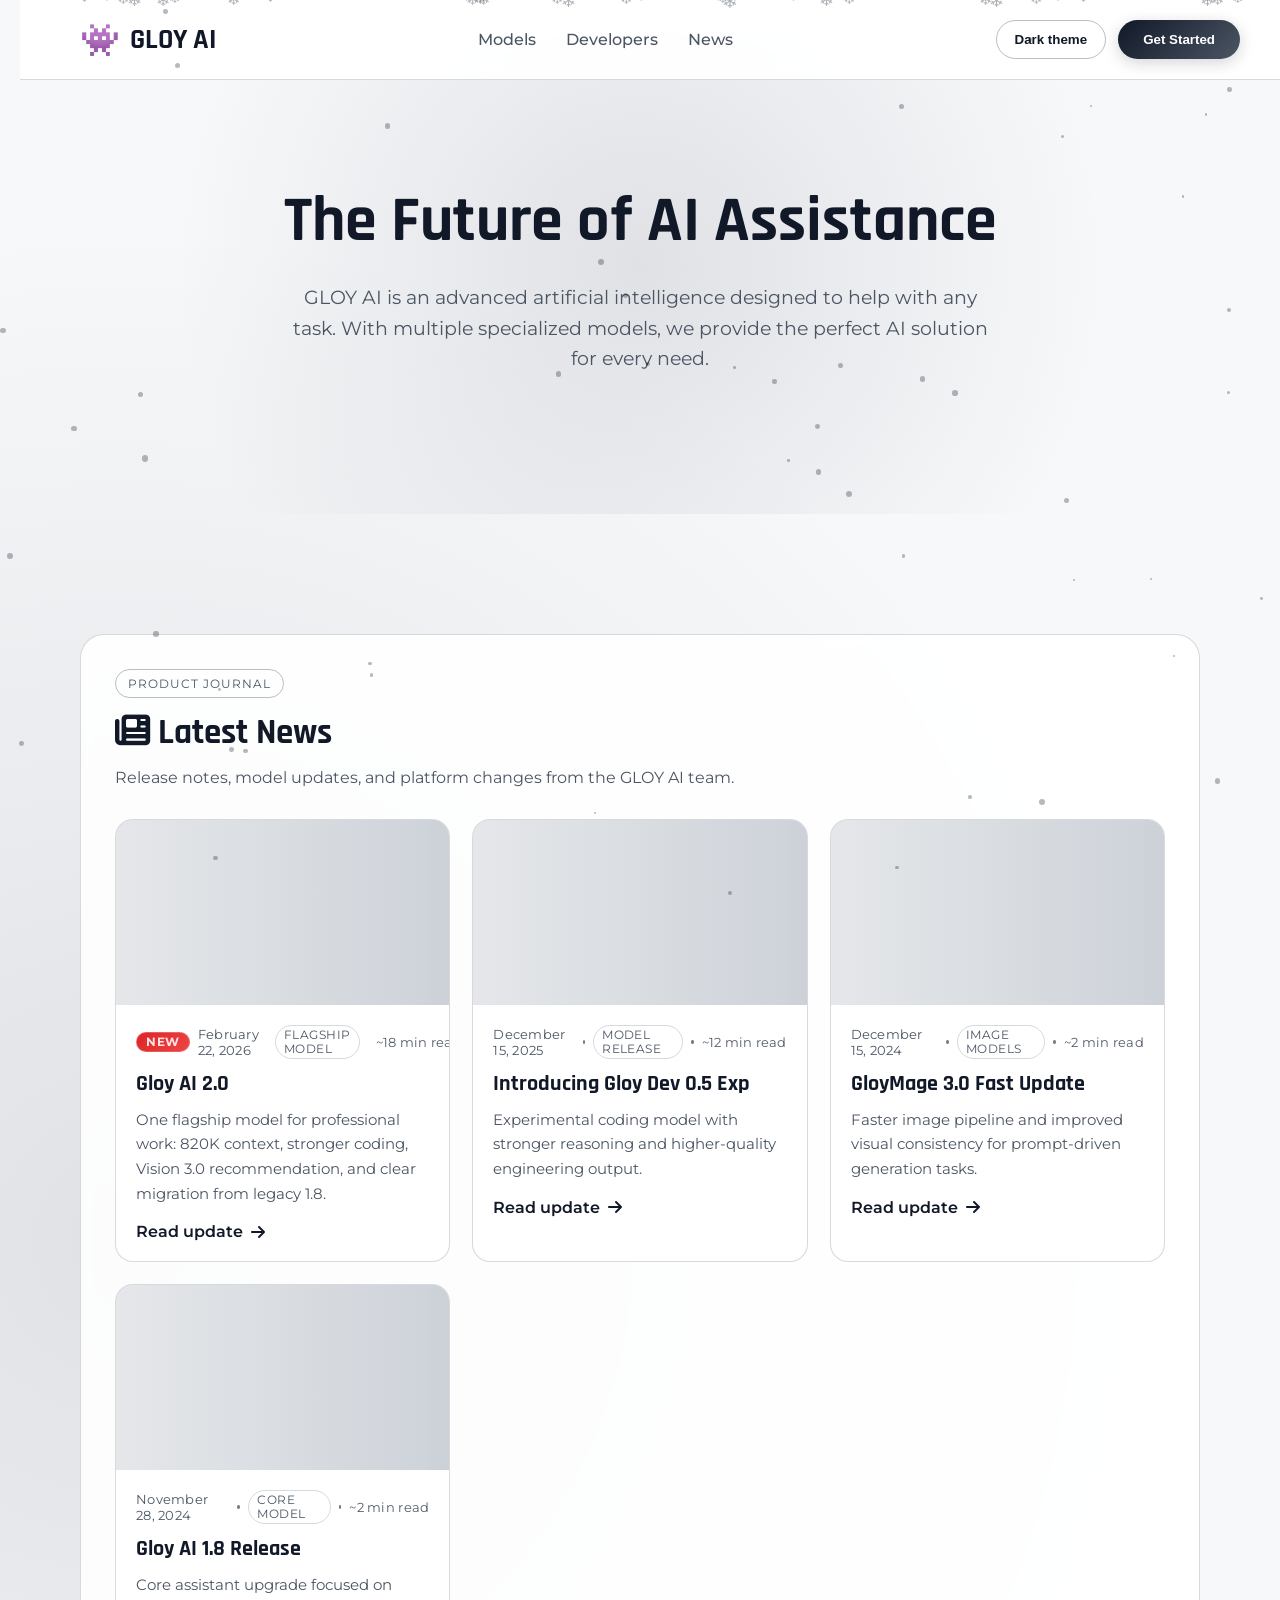
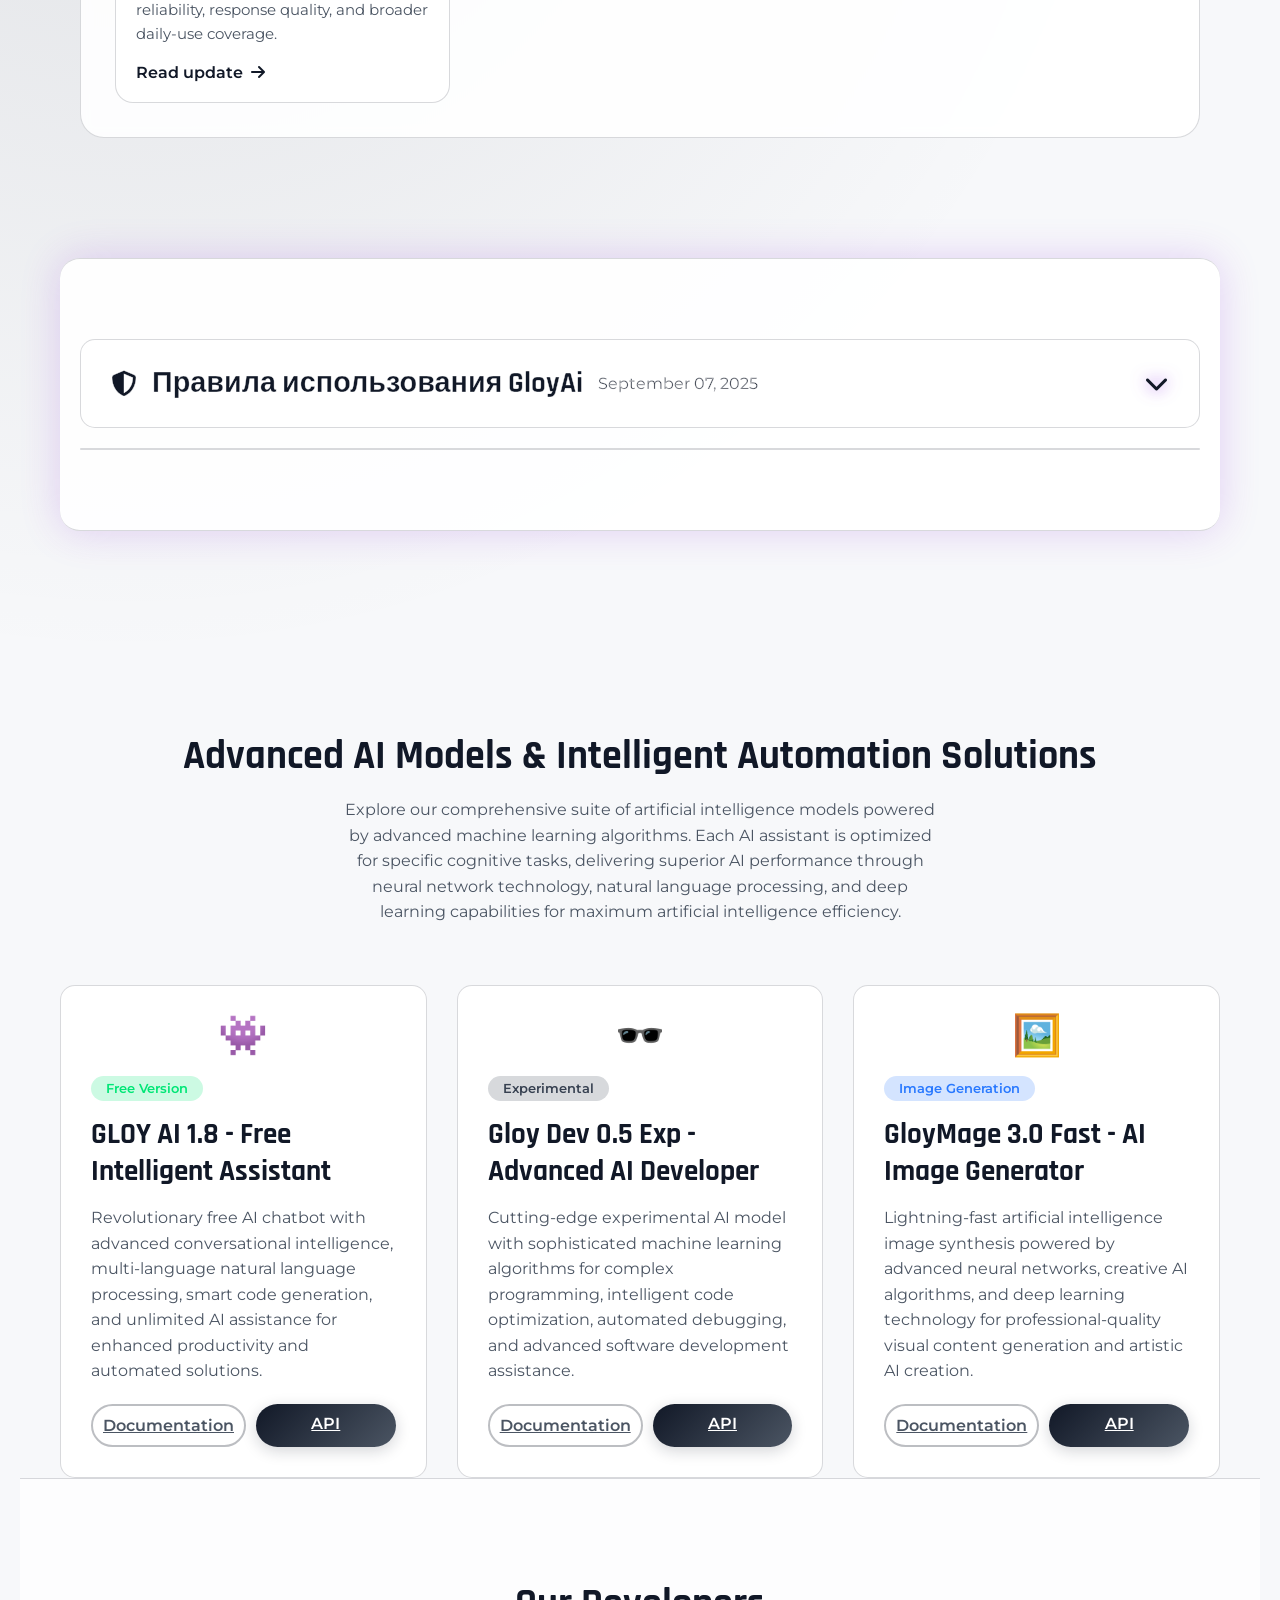
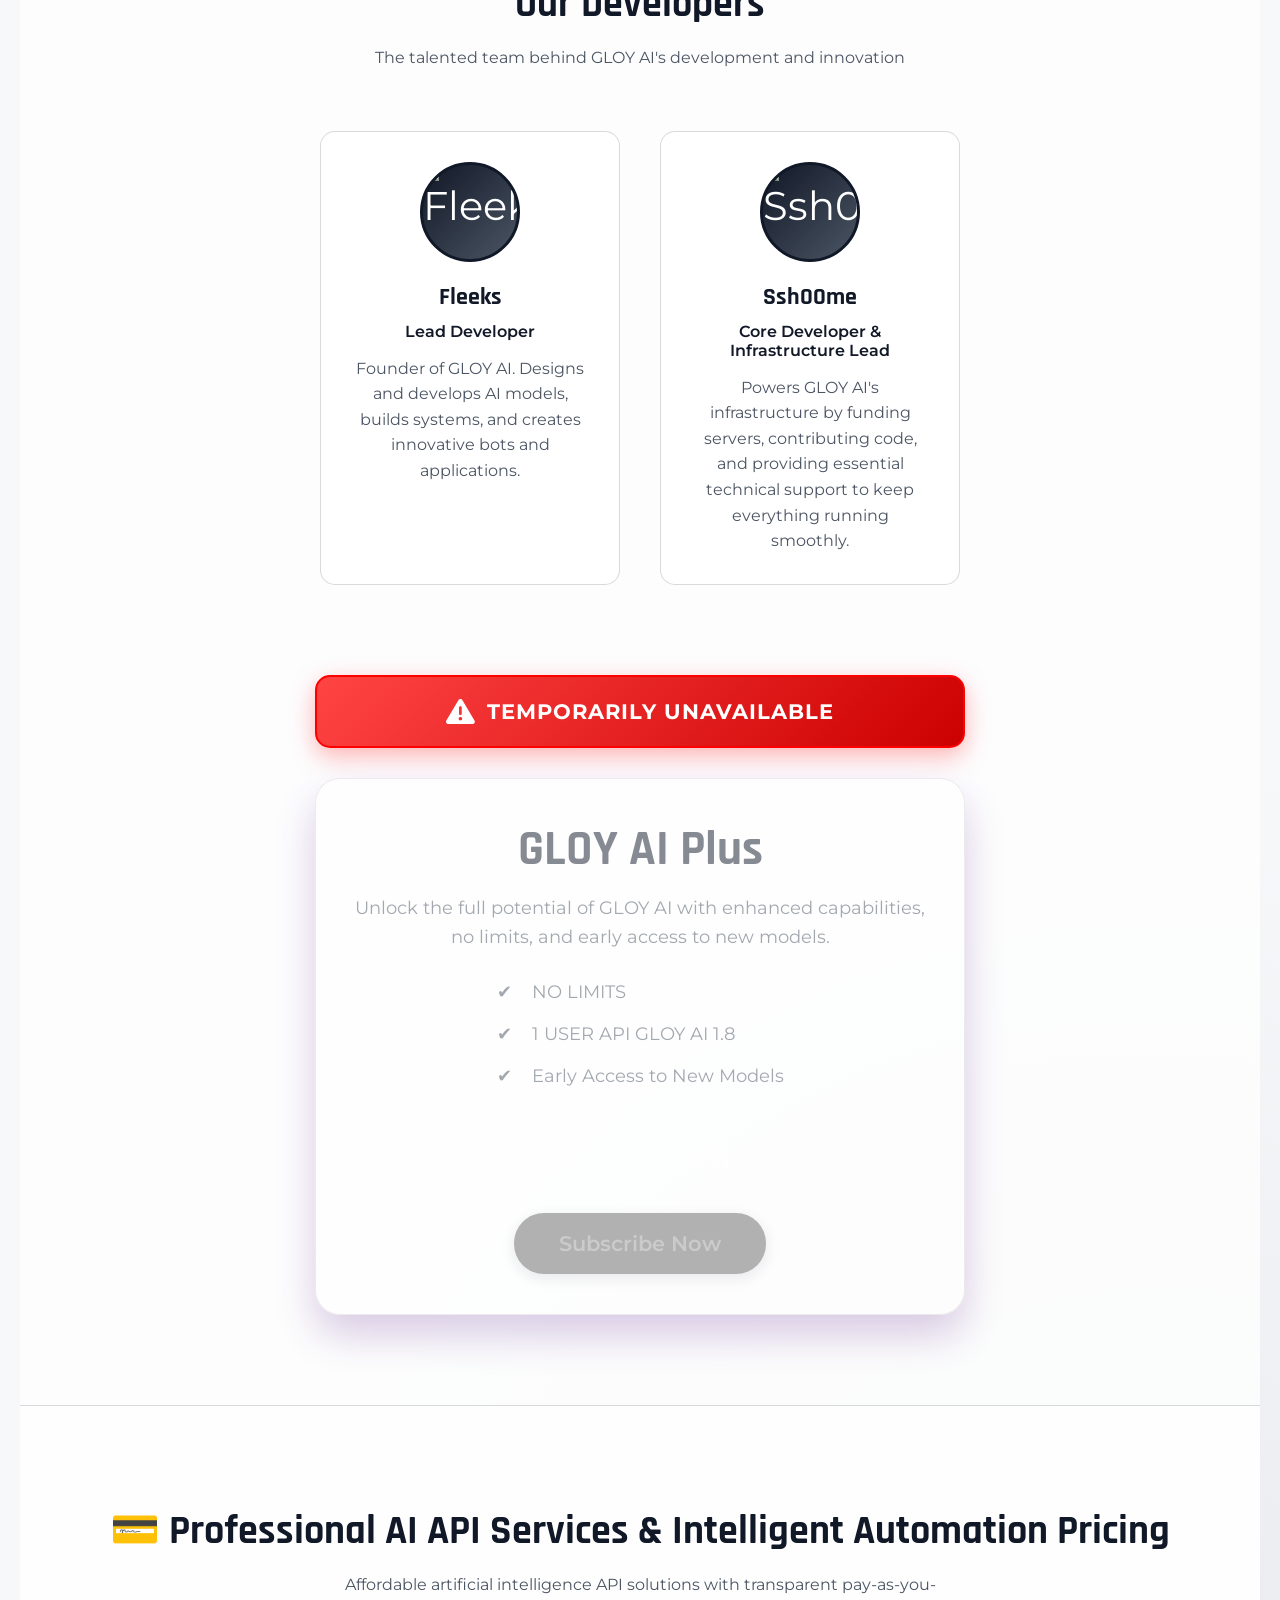
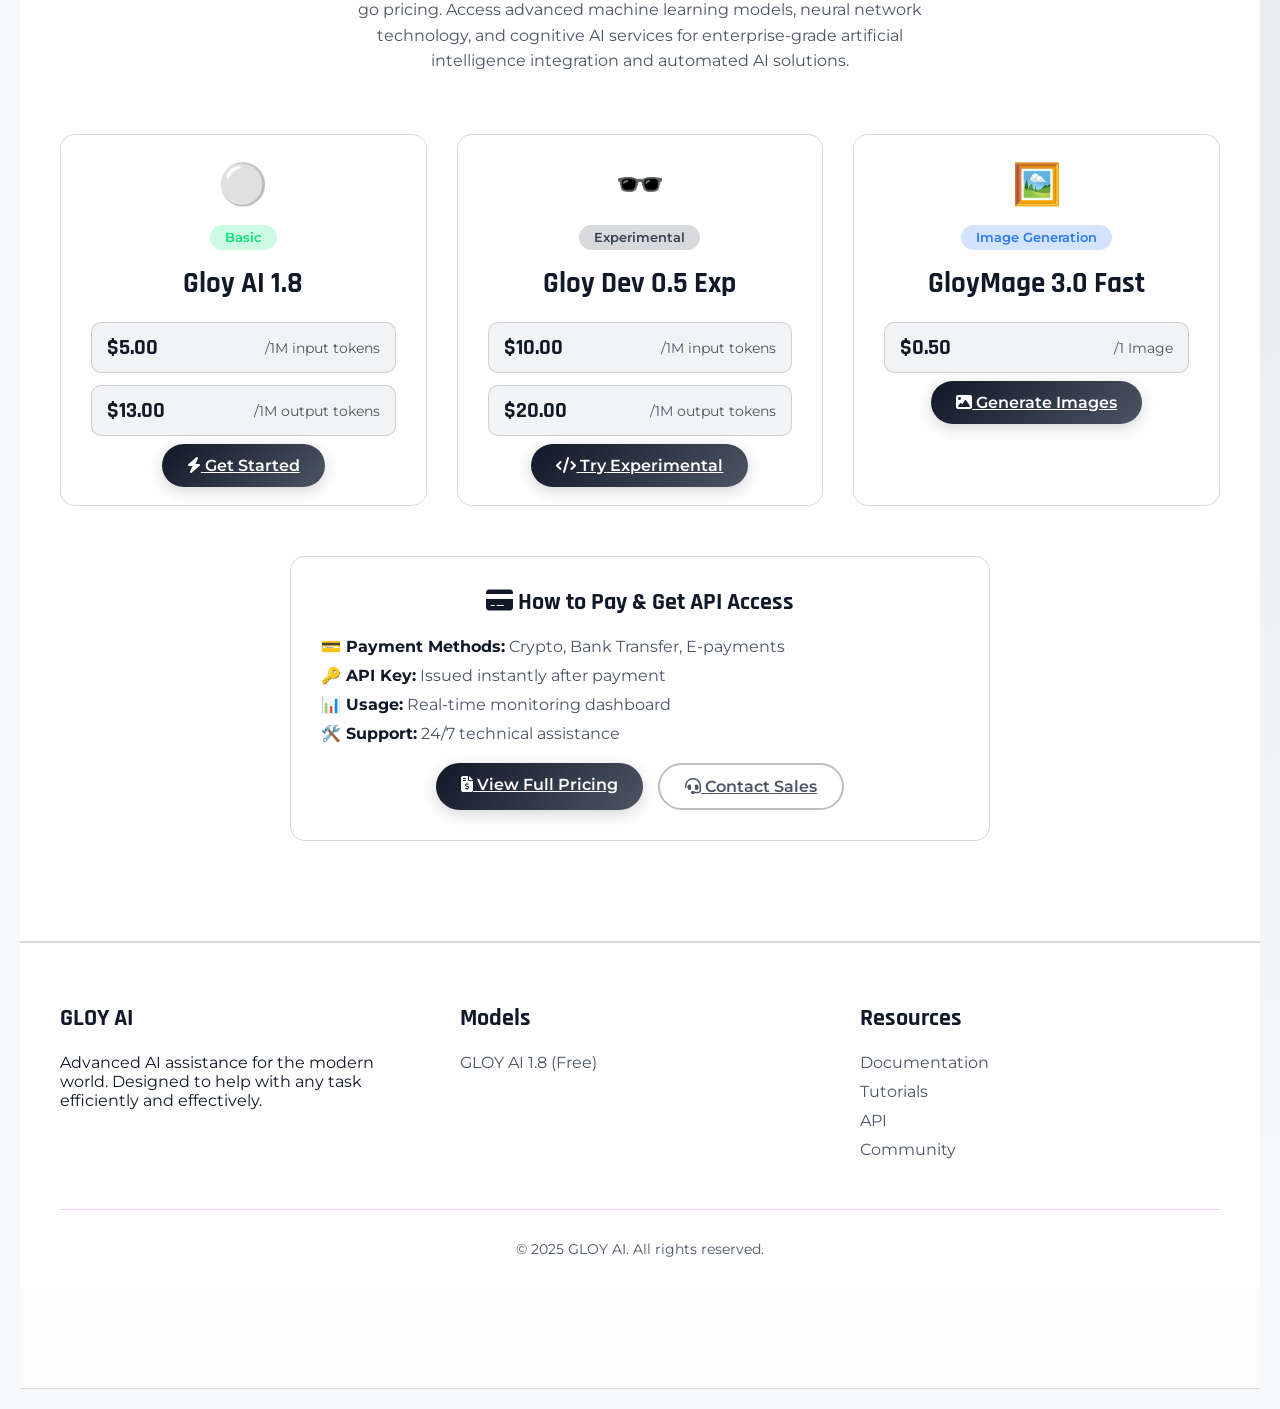
==== commit cba9d18b: "+news gloy ai 2.0 realease" ====
--- a/index.html
+++ b/index.html
@@ -1122,6 +1122,27 @@
 
                     <div class="news-grid">
                         <article class="news-card-skeleton">
+                            <a href="news/gloy-ai-2.0-release.html" class="news-card-link">
+                                <div class="news-image-wrap">
+                                    <img src="" alt="Gloy AI 2.0 release" loading="lazy">
+                                </div>
+                                <div class="news-content">
+                                    <div class="news-meta">
+                                        <span class="news-badge-new">NEW</span>
+                                        <span class="news-date">February 22, 2026</span>
+                                        <span class="news-dot"></span>
+                                        <span class="news-type">Flagship Model</span>
+                                        <span class="news-dot"></span>
+                                        <span class="news-time">~18 min read</span>
+                                    </div>
+                                    <h3>Gloy AI 2.0</h3>
+                                    <p>One flagship model for professional work: 820K context, stronger coding, Vision 3.0 recommendation, and clear migration from legacy 1.8.</p>
+                                    <span class="news-read">Read update <i class="fas fa-arrow-right"></i></span>
+                                </div>
+                            </a>
+                        </article>
+
+                        <article class="news-card-skeleton">
                             <a href="news/introducing-gloydev-0.5-exp.html" class="news-card-link">
                                 <div class="news-image-wrap">
                                     <img src="news/gd_news.png" alt="Introducing Gloy Dev 0.5 Exp" loading="lazy">
@@ -1332,6 +1353,21 @@
                 font-size: 0.72rem;
                 text-transform: uppercase;
                 letter-spacing: 0.04em;
+            }
+
+            .news-badge-new {
+                display: inline-flex;
+                align-items: center;
+                justify-content: center;
+                border-radius: 999px;
+                padding: 2px 9px;
+                font-size: 0.72rem;
+                font-weight: 700;
+                letter-spacing: 0.05em;
+                text-transform: uppercase;
+                color: #ffe4e6;
+                background: linear-gradient(135deg, #dc2626, #ef4444);
+                border: 1px solid rgba(255, 255, 255, 0.2);
             }
 
             .news-time {
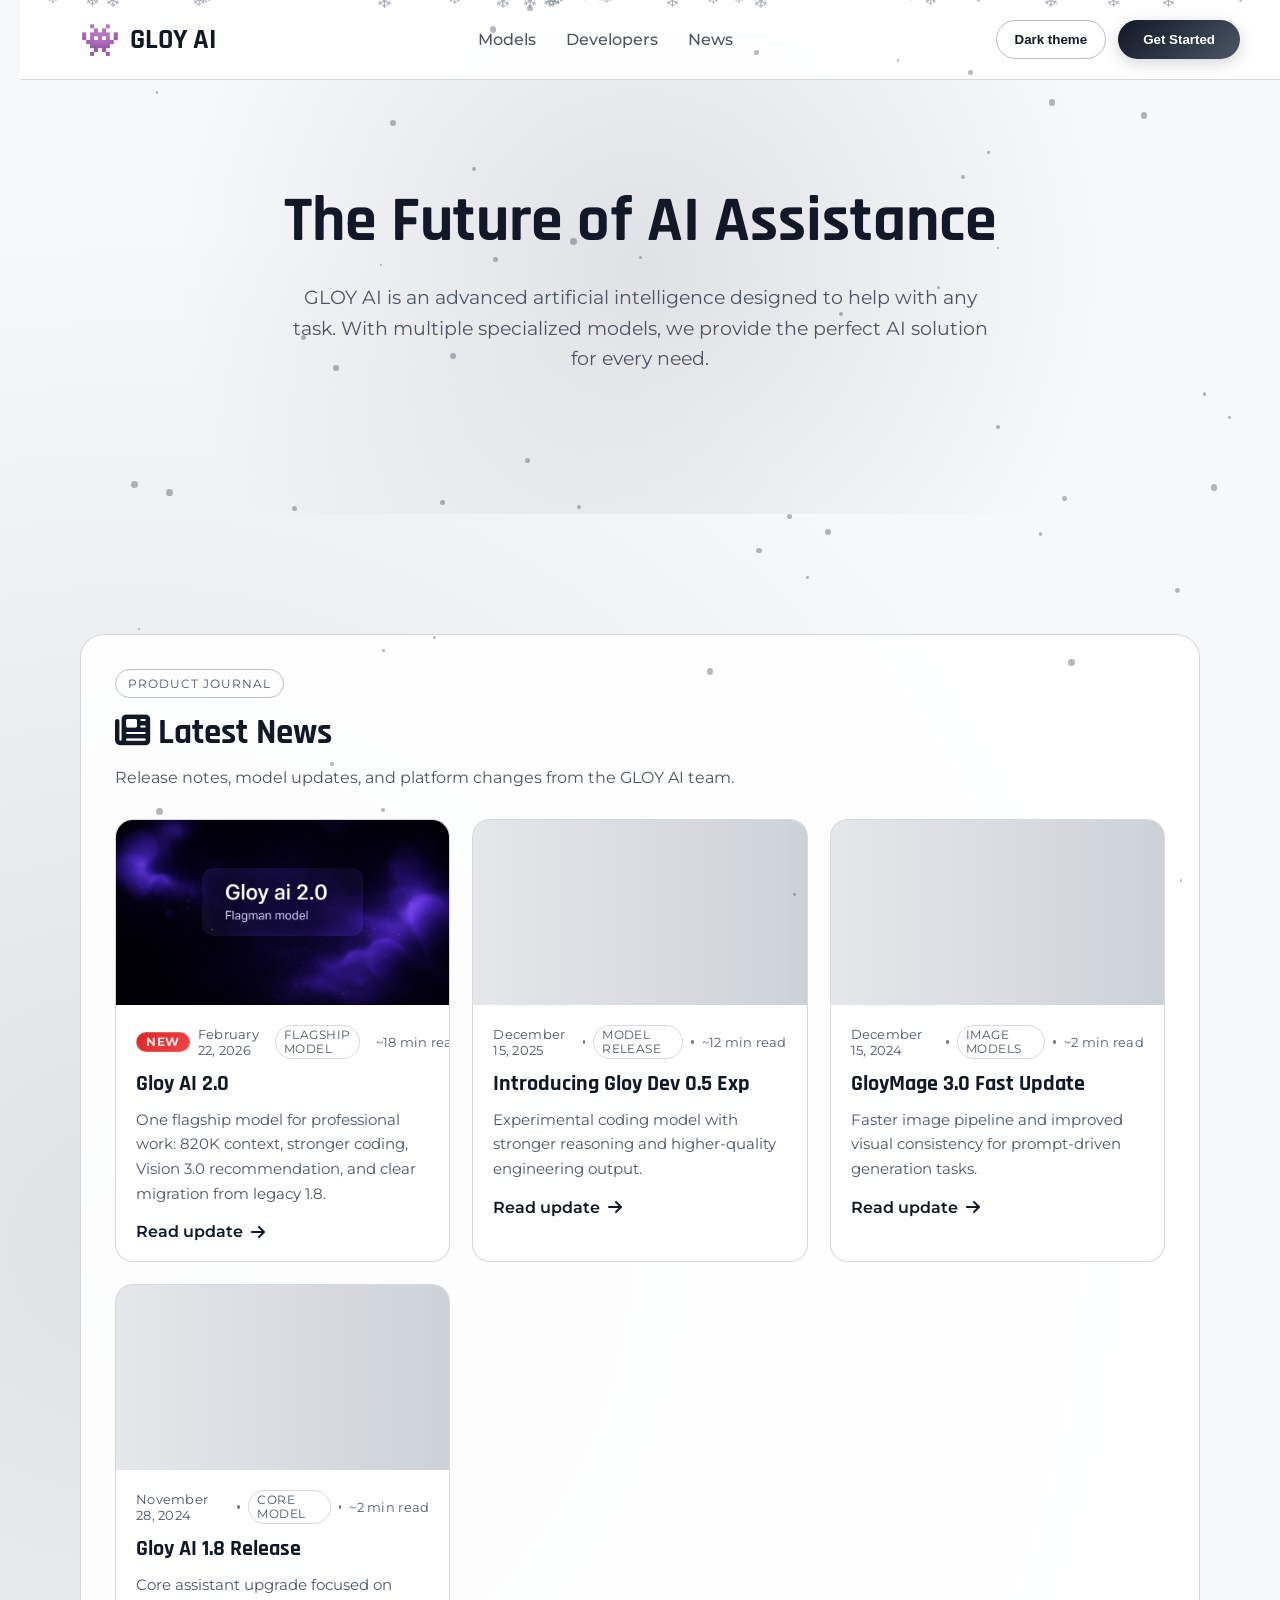
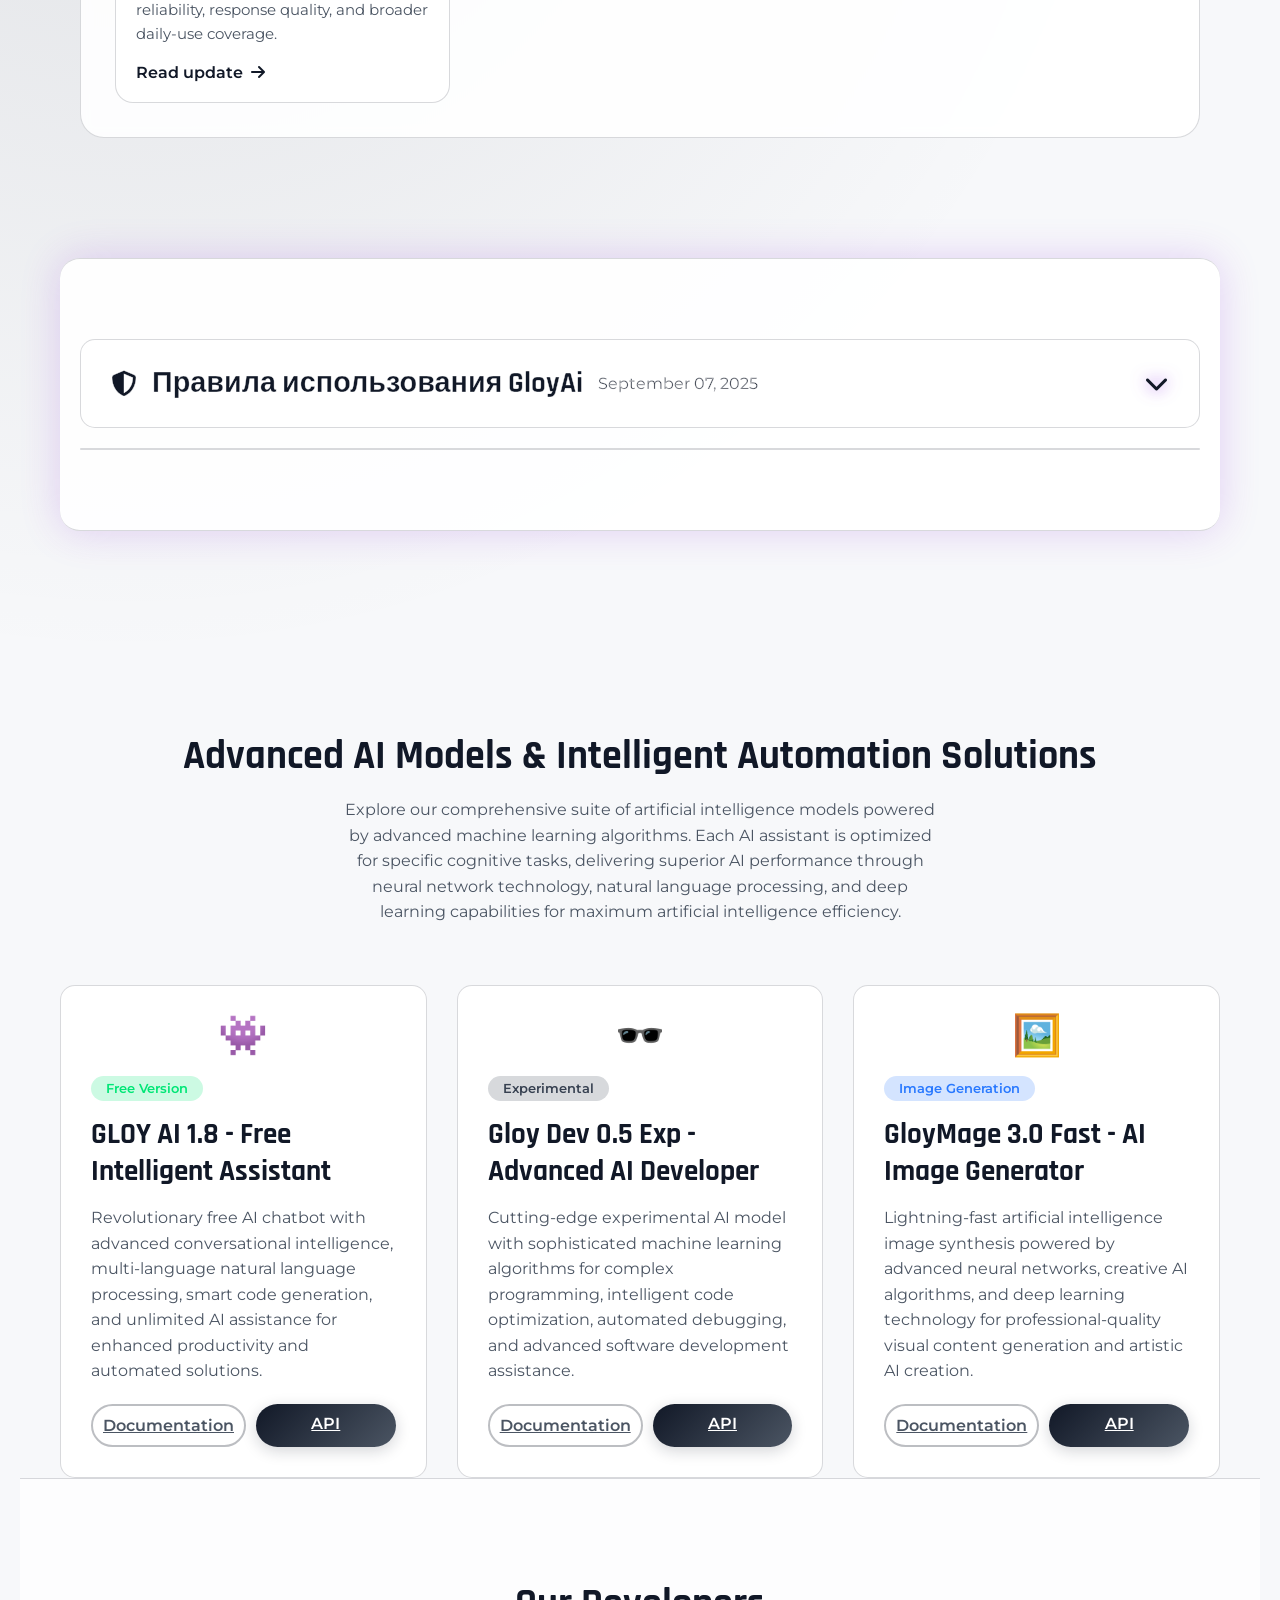
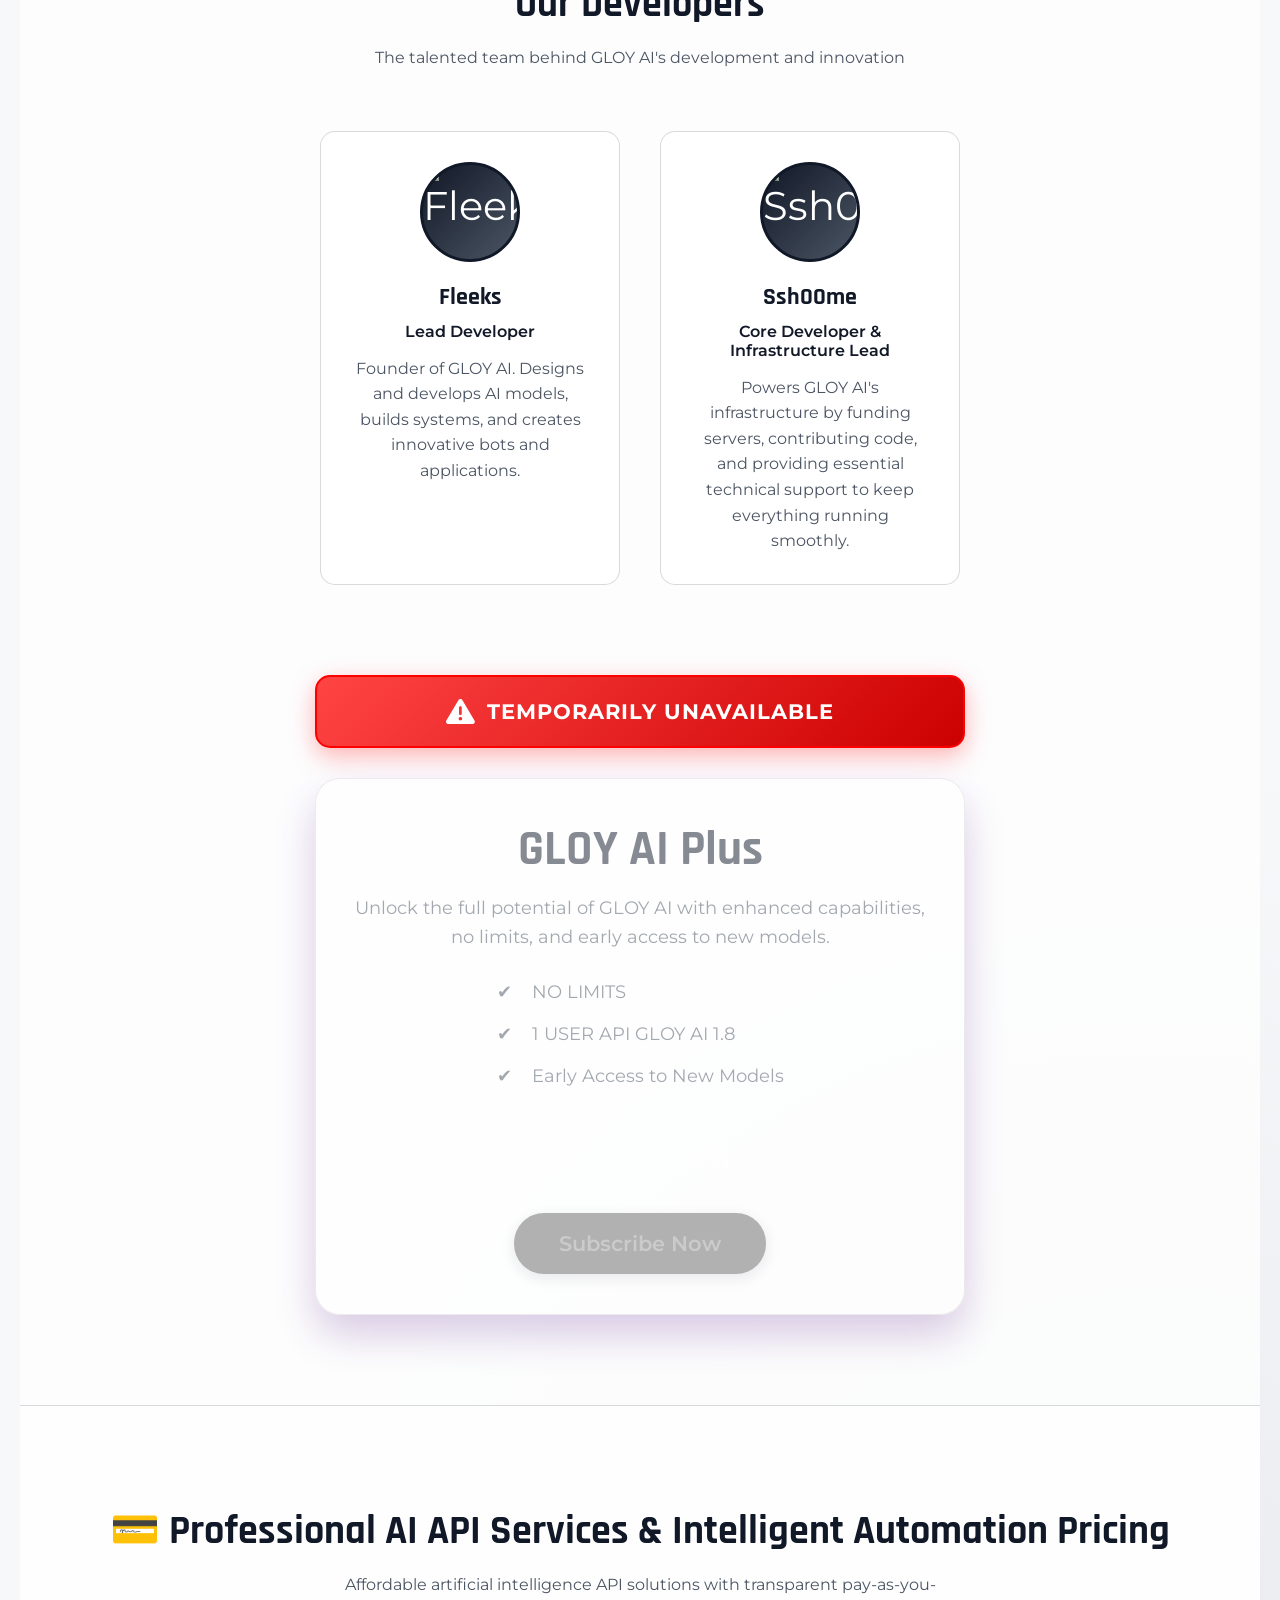
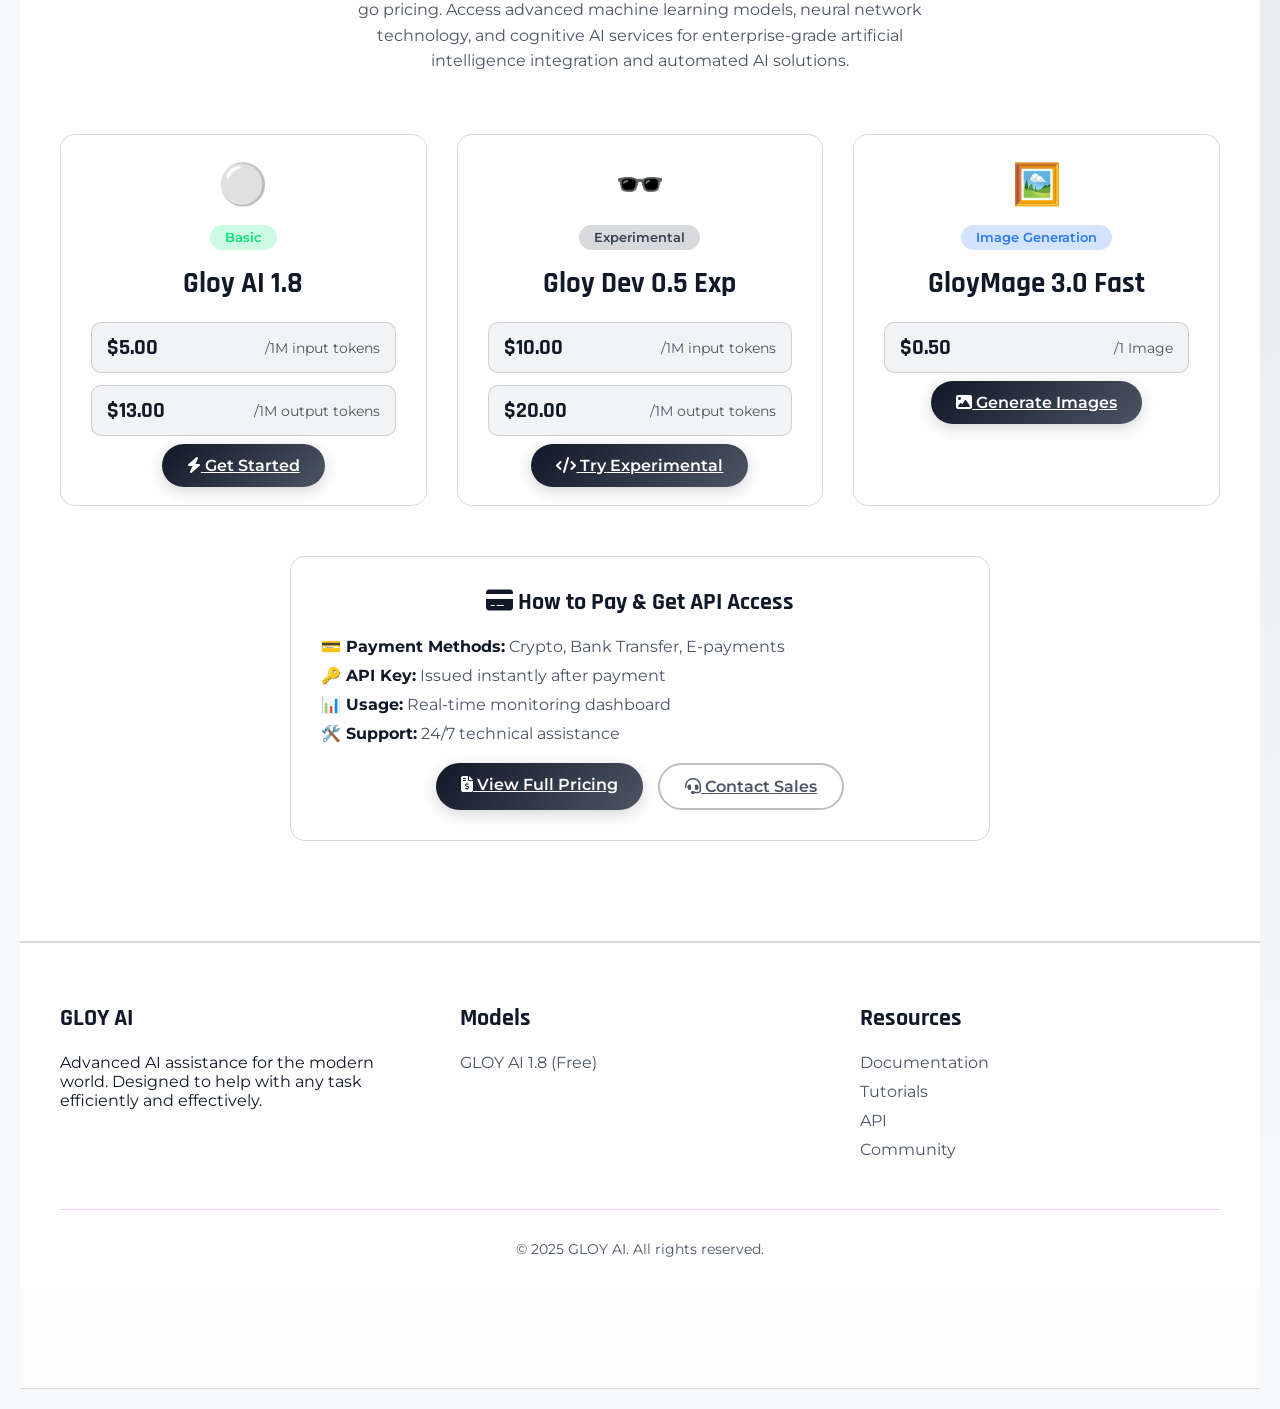
==== commit 25fbf3f7: "gloy ai 2.0 preview photo news added" ====
--- a/index.html
+++ b/index.html
@@ -1124,7 +1124,7 @@
                         <article class="news-card-skeleton">
                             <a href="news/gloy-ai-2.0-release.html" class="news-card-link">
                                 <div class="news-image-wrap">
-                                    <img src="" alt="Gloy AI 2.0 release" loading="lazy">
+                                    <img src="news/gloy2.0_news.png" alt="Gloy AI 2.0 release" loading="lazy">
                                 </div>
                                 <div class="news-content">
                                     <div class="news-meta">
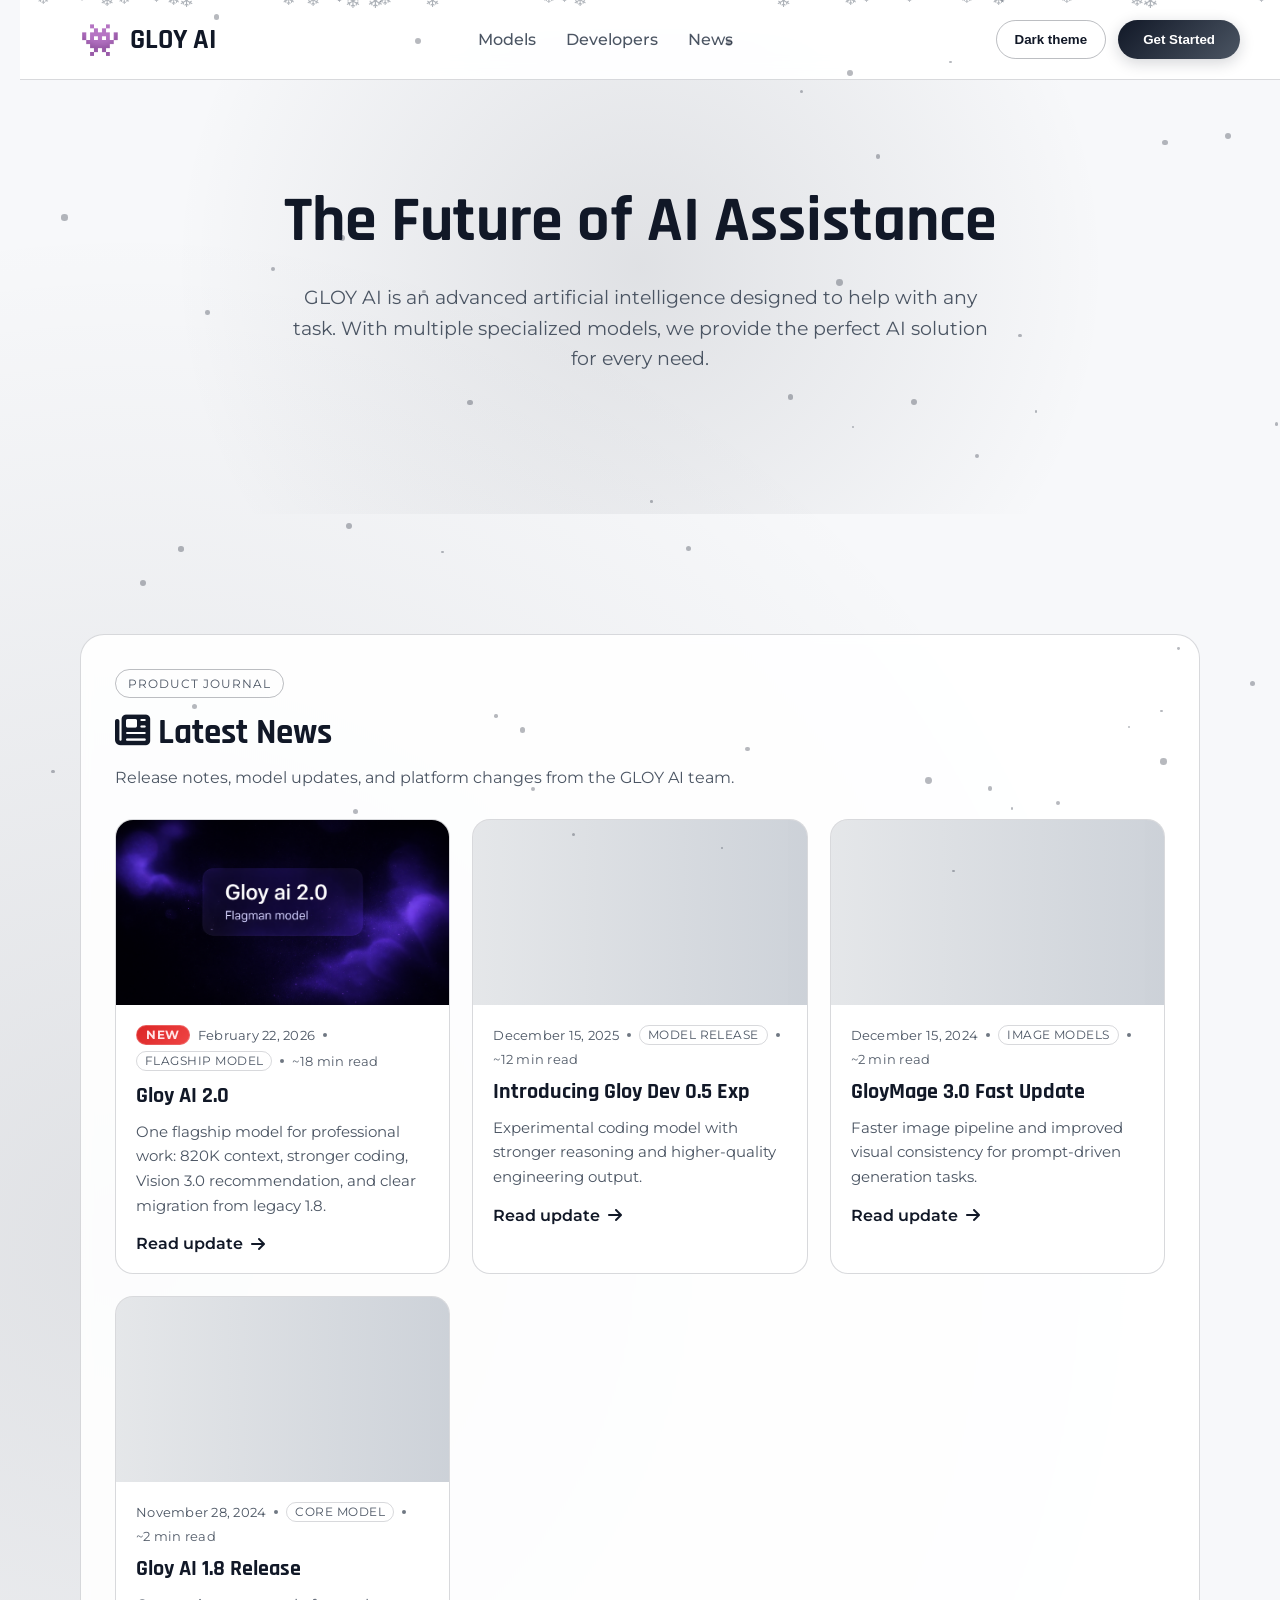
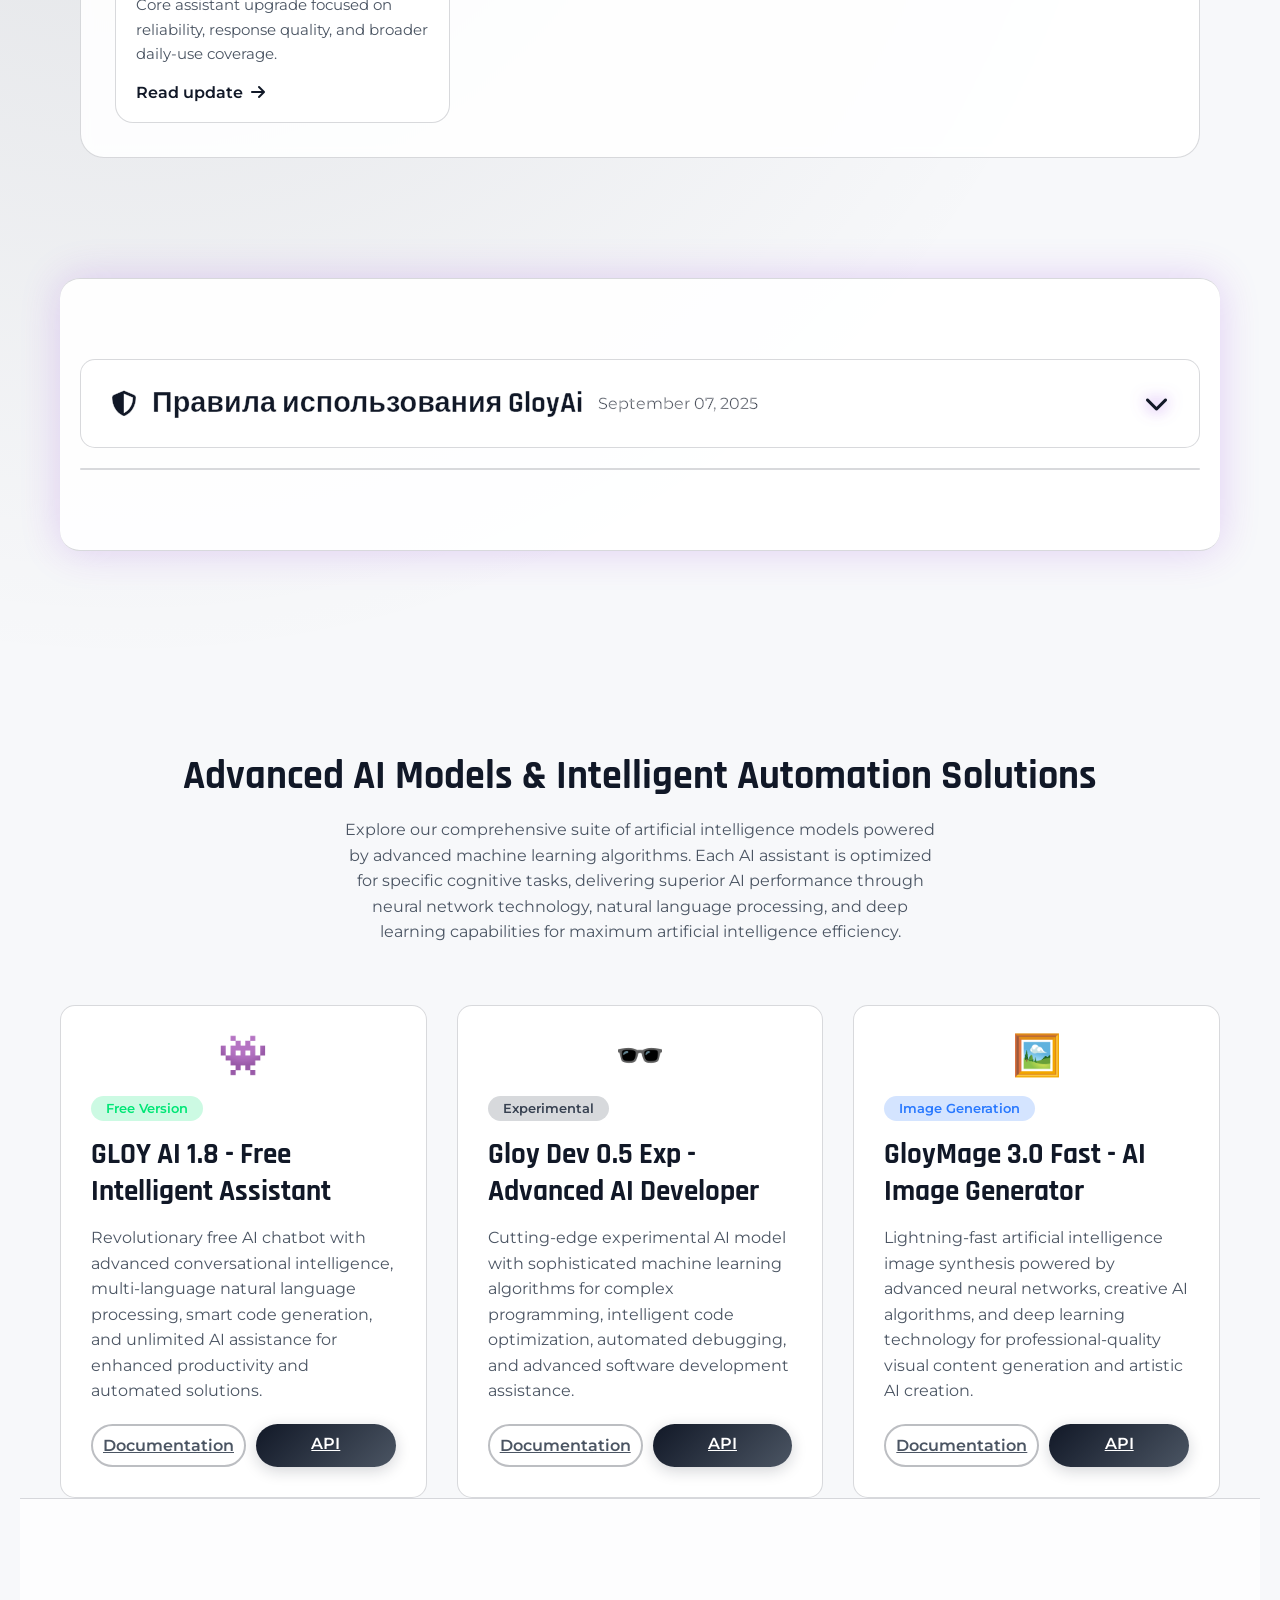
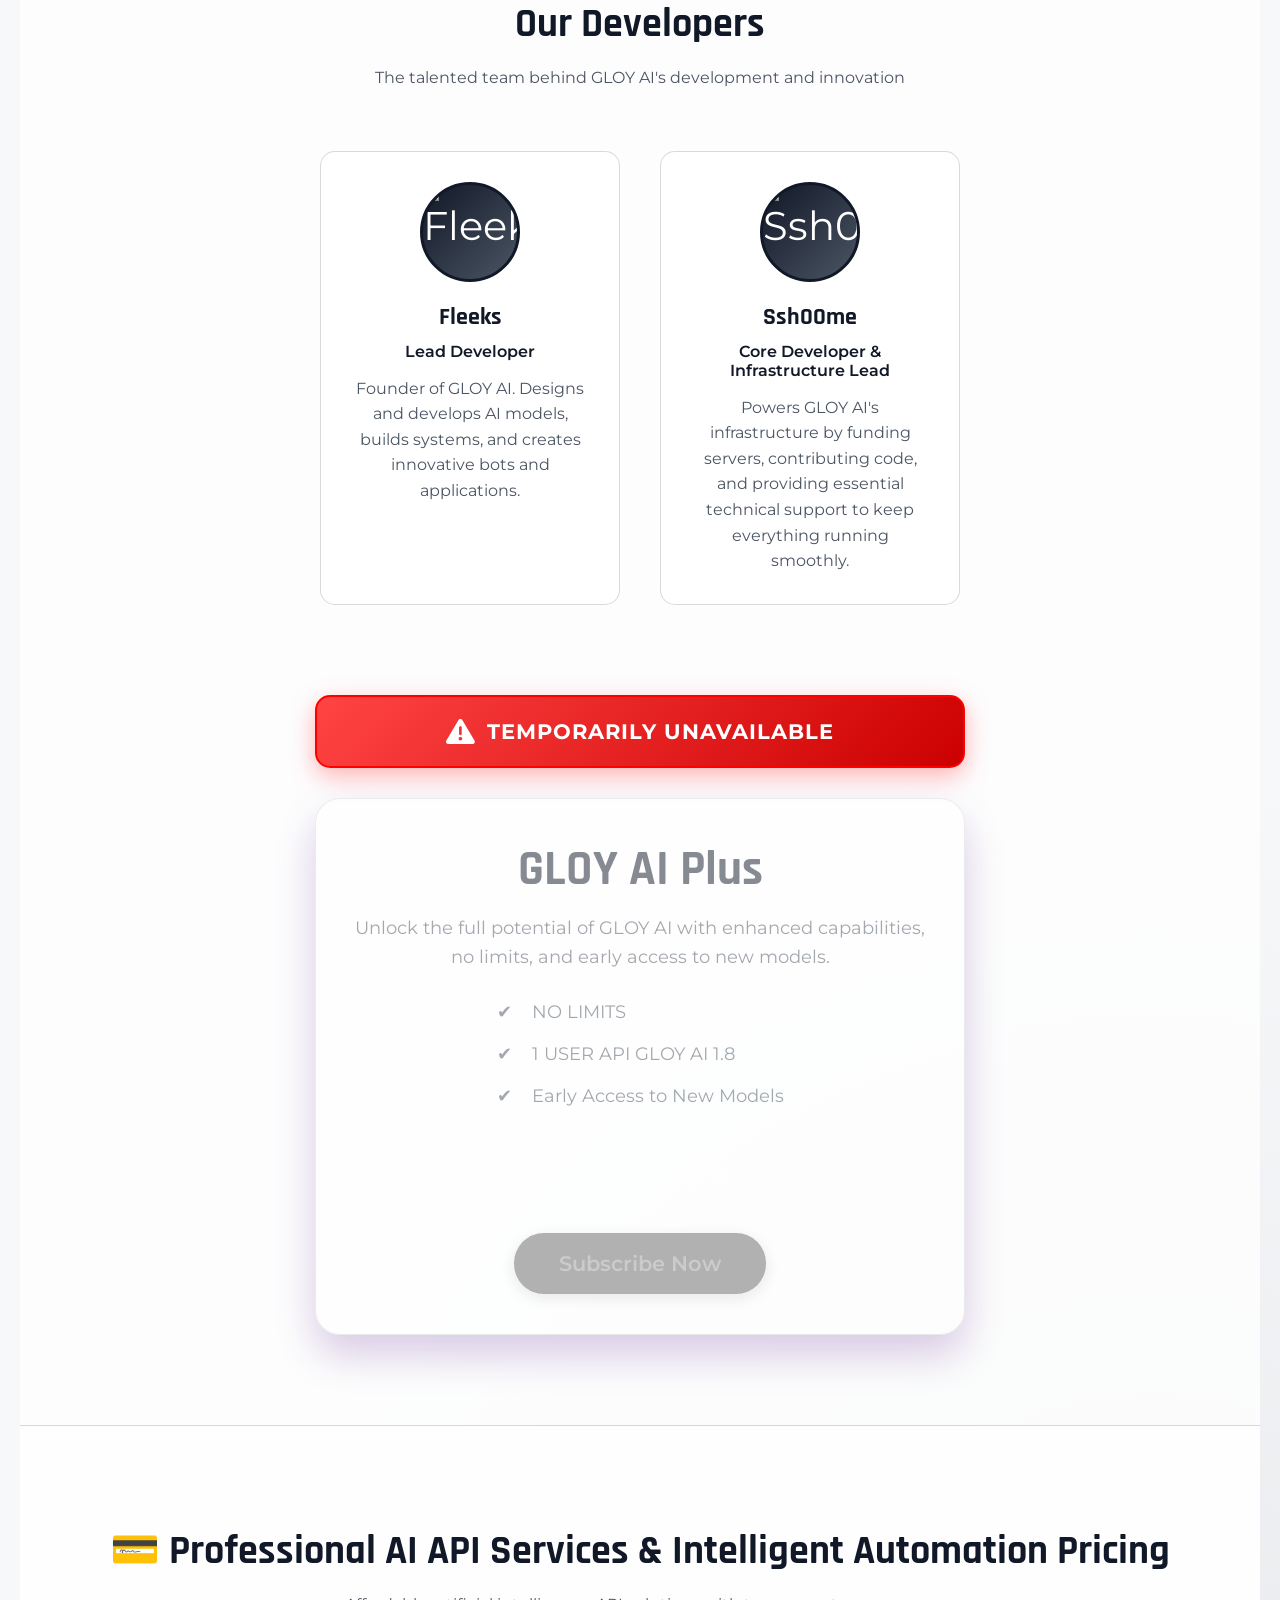
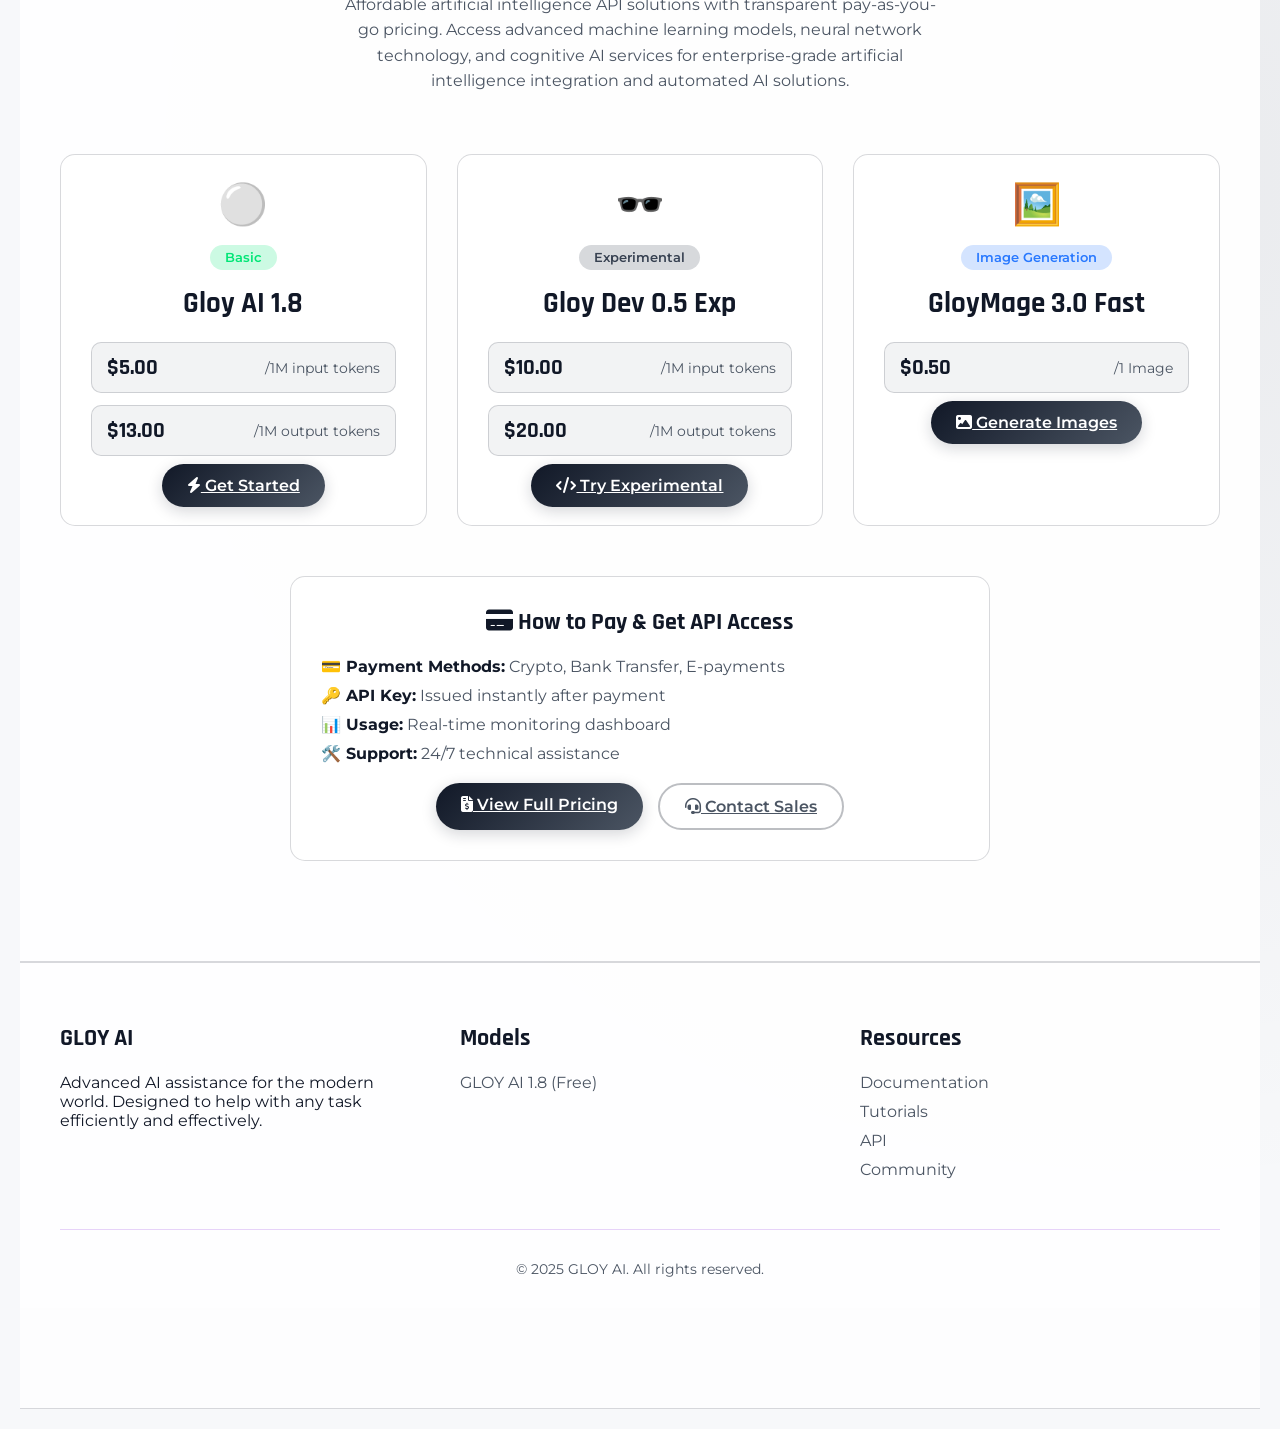
==== commit 709e88d6: "add vision banners + fix smartphone news section in index.html" ====
--- a/index.html
+++ b/index.html
@@ -136,6 +136,23 @@
                 radial-gradient(circle at 90% 80%, var(--page-bg-accent-2) 0%, transparent 20%);
             transition: background-color 0.35s ease, color 0.35s ease;
         }
+
+        /* Prevent theme flash on initial load while late inline styles are parsed */
+        body.theme-dark {
+            color: var(--page-text) !important;
+            background-color: var(--page-bg) !important;
+            background-image:
+                radial-gradient(circle at 10% 20%, var(--page-bg-accent-1) 0%, transparent 20%),
+                radial-gradient(circle at 90% 80%, var(--page-bg-accent-2) 0%, transparent 20%) !important;
+        }
+
+        body.theme-light {
+            color: var(--page-text) !important;
+            background-color: var(--page-bg) !important;
+            background-image:
+                radial-gradient(circle at 10% 20%, var(--page-bg-accent-1) 0%, transparent 20%),
+                radial-gradient(circle at 90% 80%, var(--page-bg-accent-2) 0%, transparent 20%) !important;
+        }
         
         .container {
             width: 100%;
@@ -1251,7 +1268,7 @@
 
             .news-grid {
                 display: grid;
-                grid-template-columns: repeat(auto-fit, minmax(280px, 1fr));
+                grid-template-columns: repeat(auto-fit, minmax(260px, 1fr));
                 gap: 22px;
             }
 
@@ -1269,6 +1286,7 @@
                 height: 100%;
                 color: inherit;
                 text-decoration: none;
+                min-height: 100%;
             }
 
             .news-image-wrap {
@@ -1331,7 +1349,9 @@
             .news-meta {
                 display: flex;
                 align-items: center;
+                flex-wrap: wrap;
                 gap: 8px;
+                row-gap: 6px;
                 margin-bottom: 10px;
                 color: var(--page-muted);
                 font-size: 0.82rem;
@@ -1353,6 +1373,7 @@
                 font-size: 0.72rem;
                 text-transform: uppercase;
                 letter-spacing: 0.04em;
+                white-space: nowrap;
             }
 
             .news-badge-new {
@@ -1418,12 +1439,66 @@
             }
 
             @media (max-width: 768px) {
+                .news-section {
+                    padding: 56px 0;
+                    margin-top: 24px;
+                }
+
                 .news-shell {
-                    padding: 22px;
+                    padding: 18px;
+                    border-radius: 18px;
                 }
 
+                .news-head {
+                    margin-bottom: 20px;
+                }
+
                 .news-head h2 {
-                    font-size: 1.8rem;
+                    font-size: 1.55rem;
+                    margin-bottom: 8px;
+                }
+
+                .news-head p {
+                    font-size: 0.92rem;
+                    line-height: 1.5;
+                }
+
+                .news-grid {
+                    grid-template-columns: 1fr;
+                    gap: 14px;
+                }
+
+                .news-image-wrap {
+                    height: 168px;
+                }
+
+                .news-content {
+                    padding: 16px;
+                }
+
+                .news-content h3 {
+                    font-size: 1.18rem;
+                    margin-bottom: 8px;
+                }
+
+                .news-content p {
+                    font-size: 0.9rem;
+                    line-height: 1.5;
+                }
+
+                .news-meta {
+                    gap: 6px;
+                    font-size: 0.78rem;
+                    margin-bottom: 8px;
+                }
+
+                .news-dot {
+                    display: none;
+                }
+
+                .news-read {
+                    margin-top: 12px;
+                    font-size: 0.92rem;
                 }
             }
         </style>
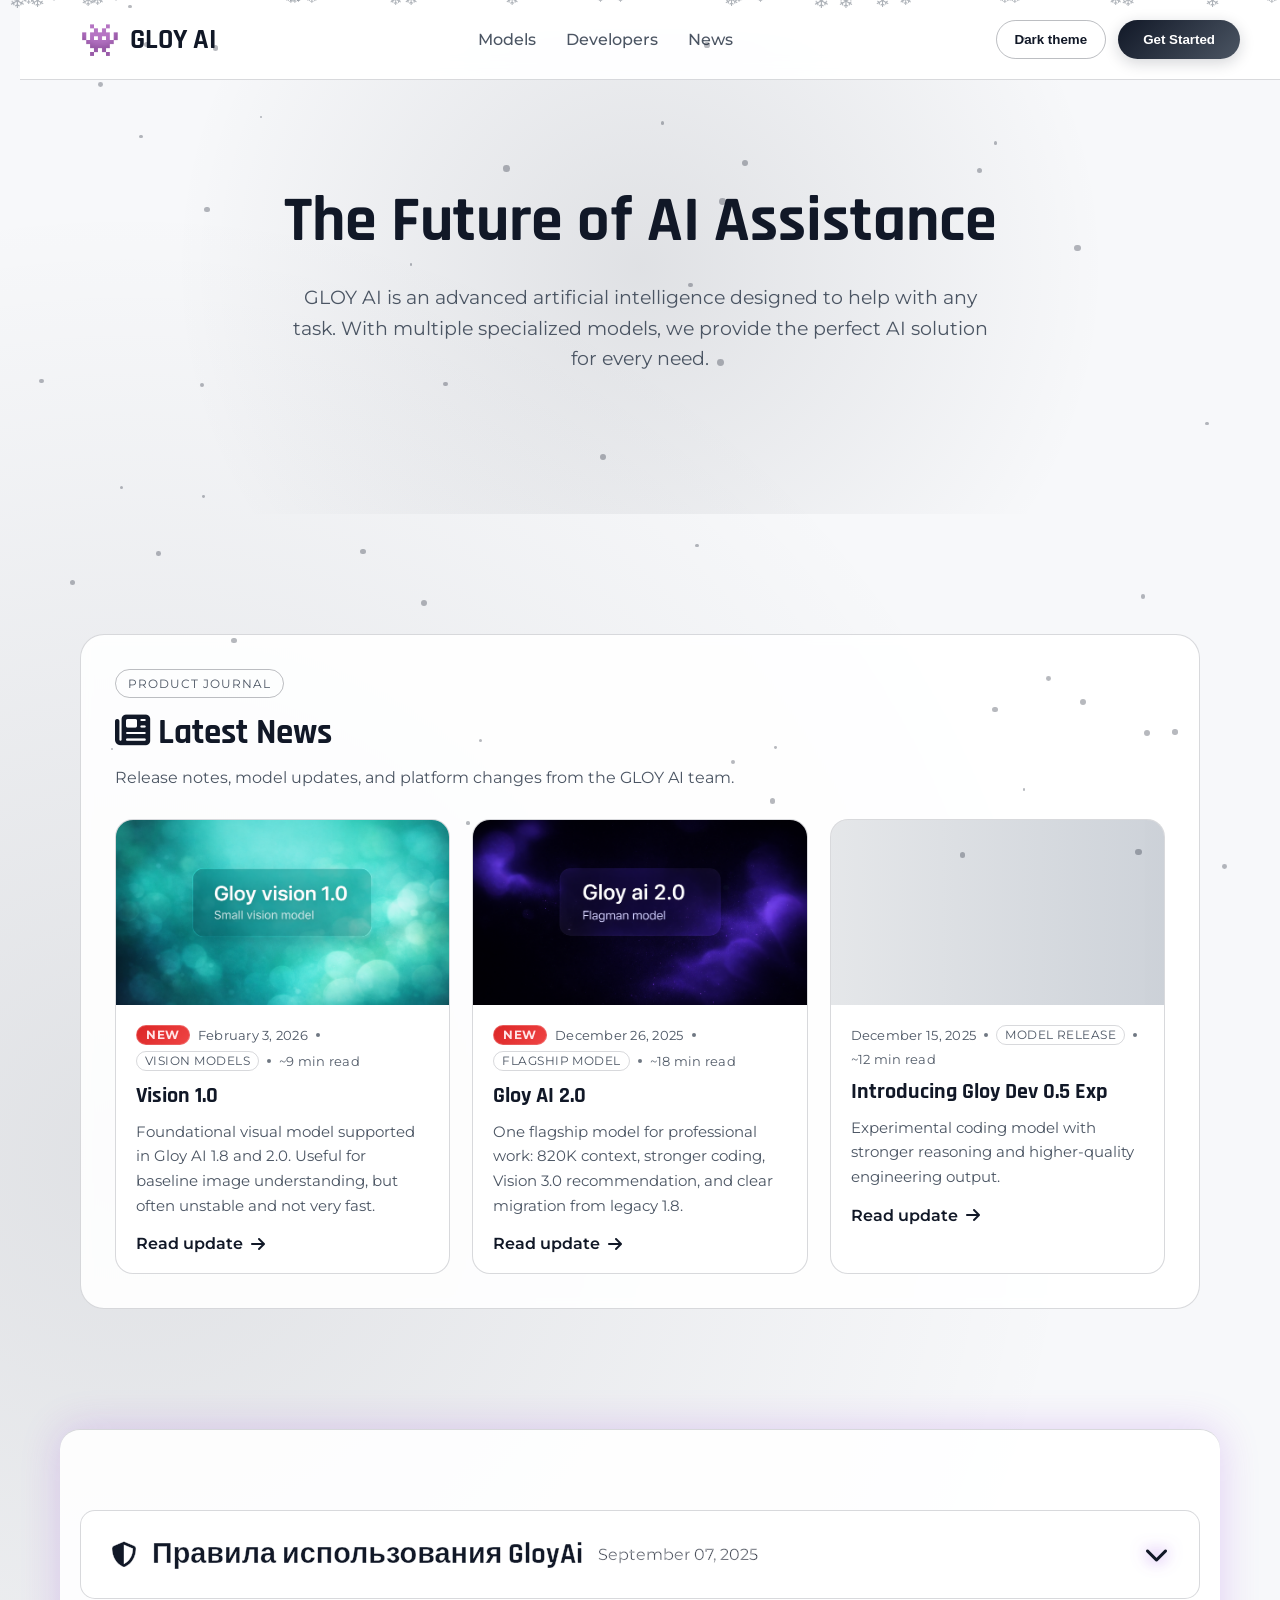
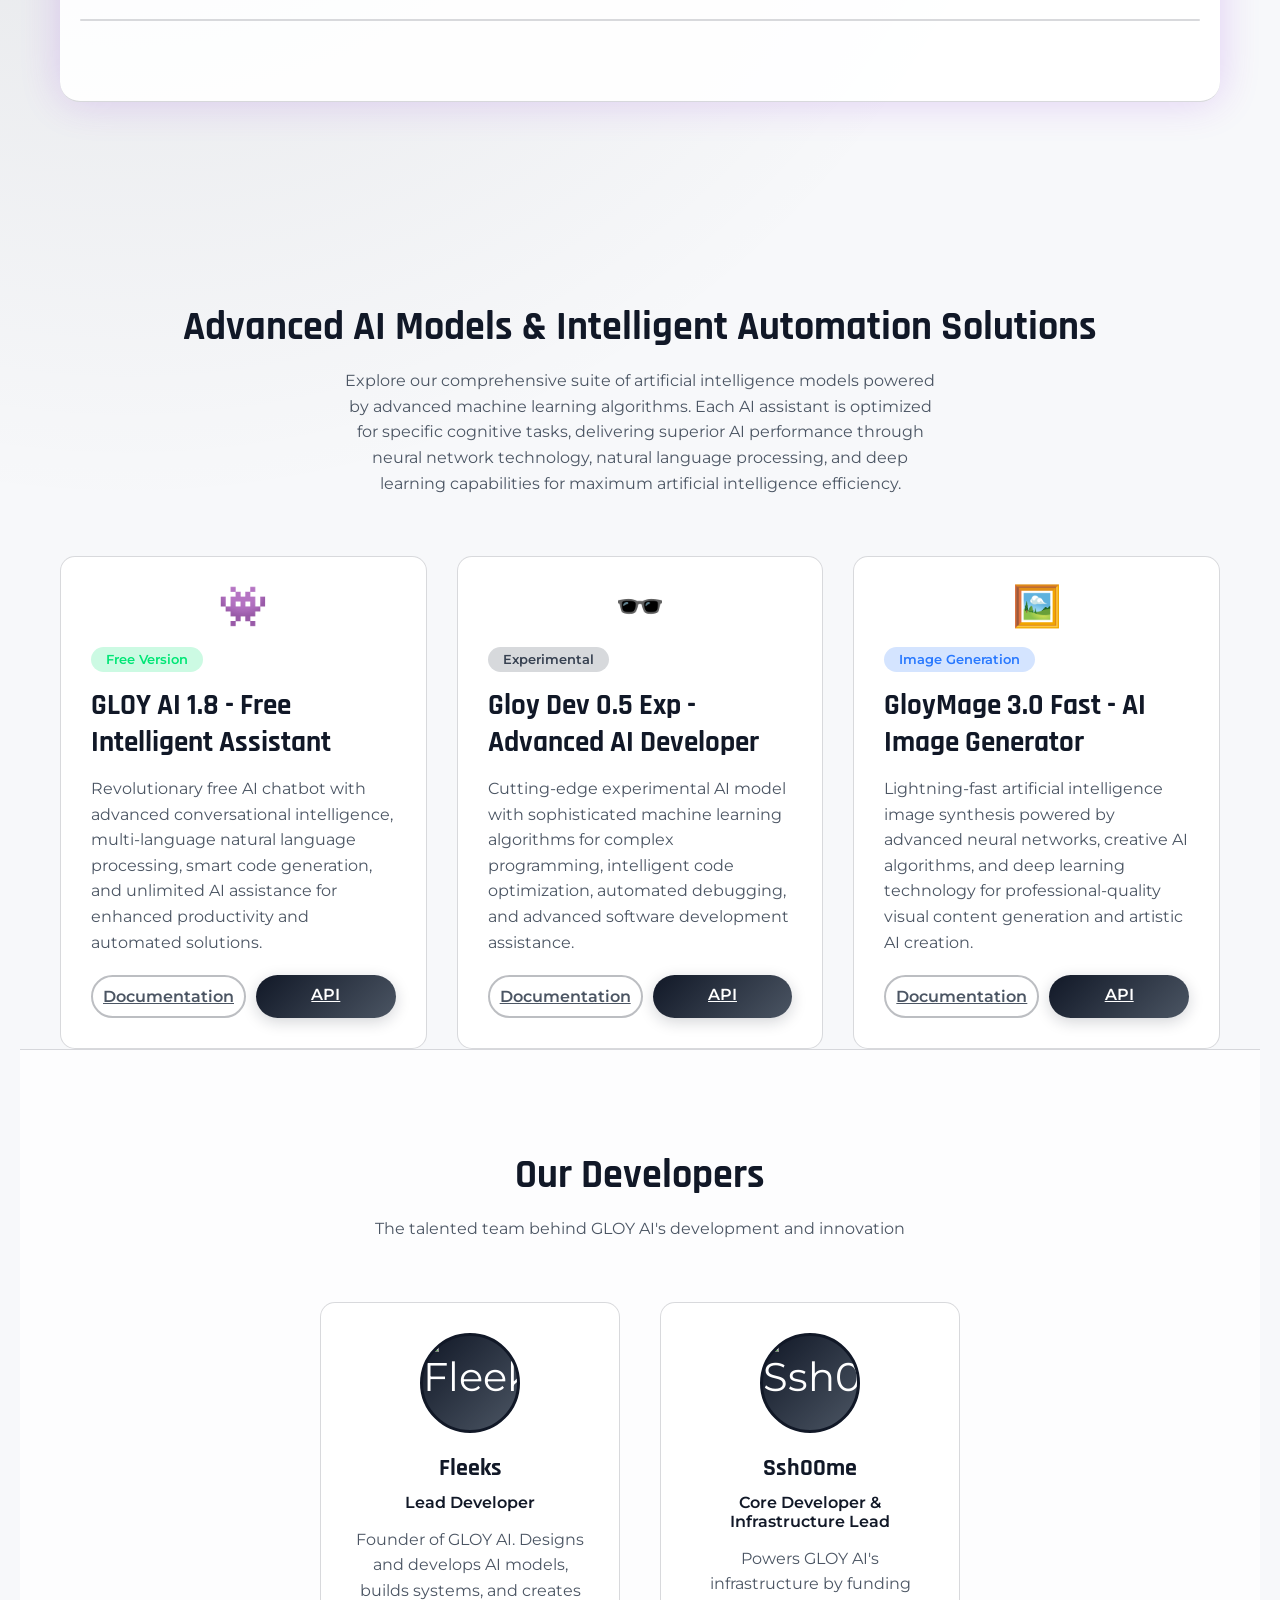
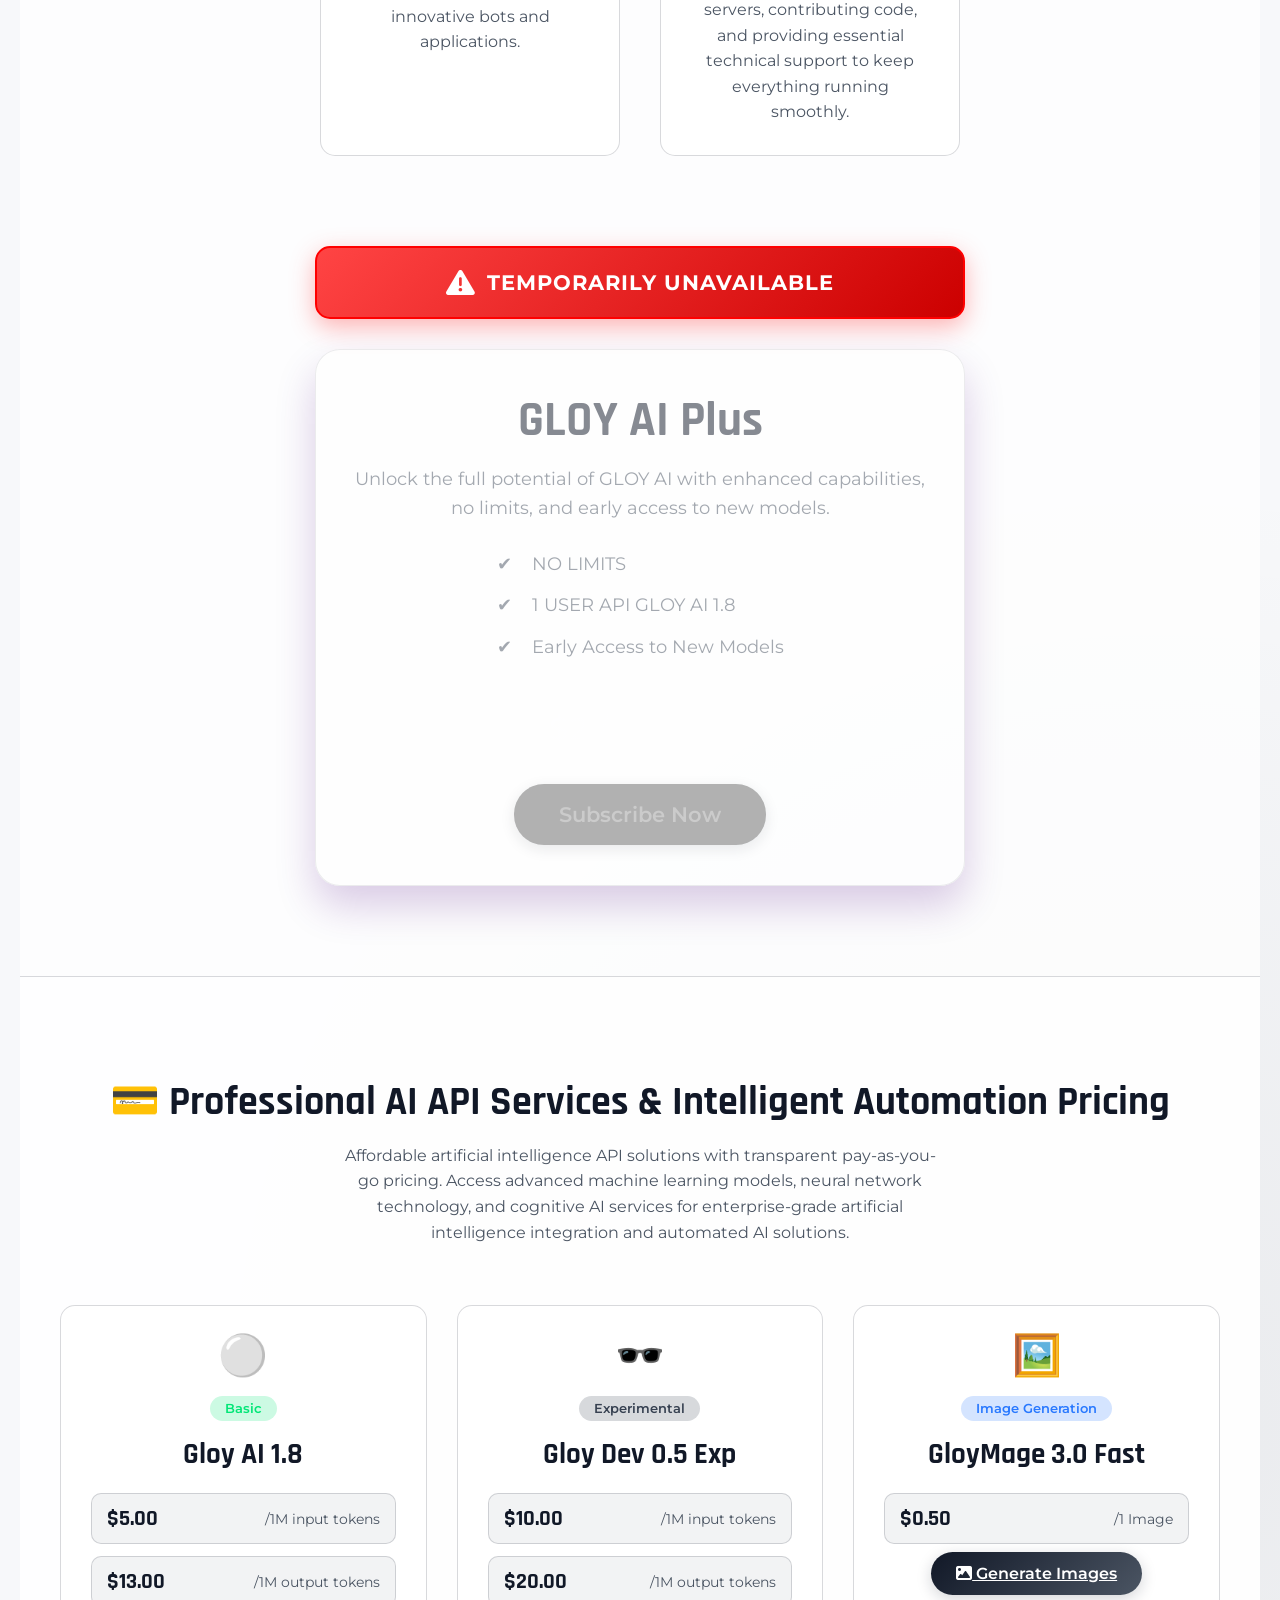
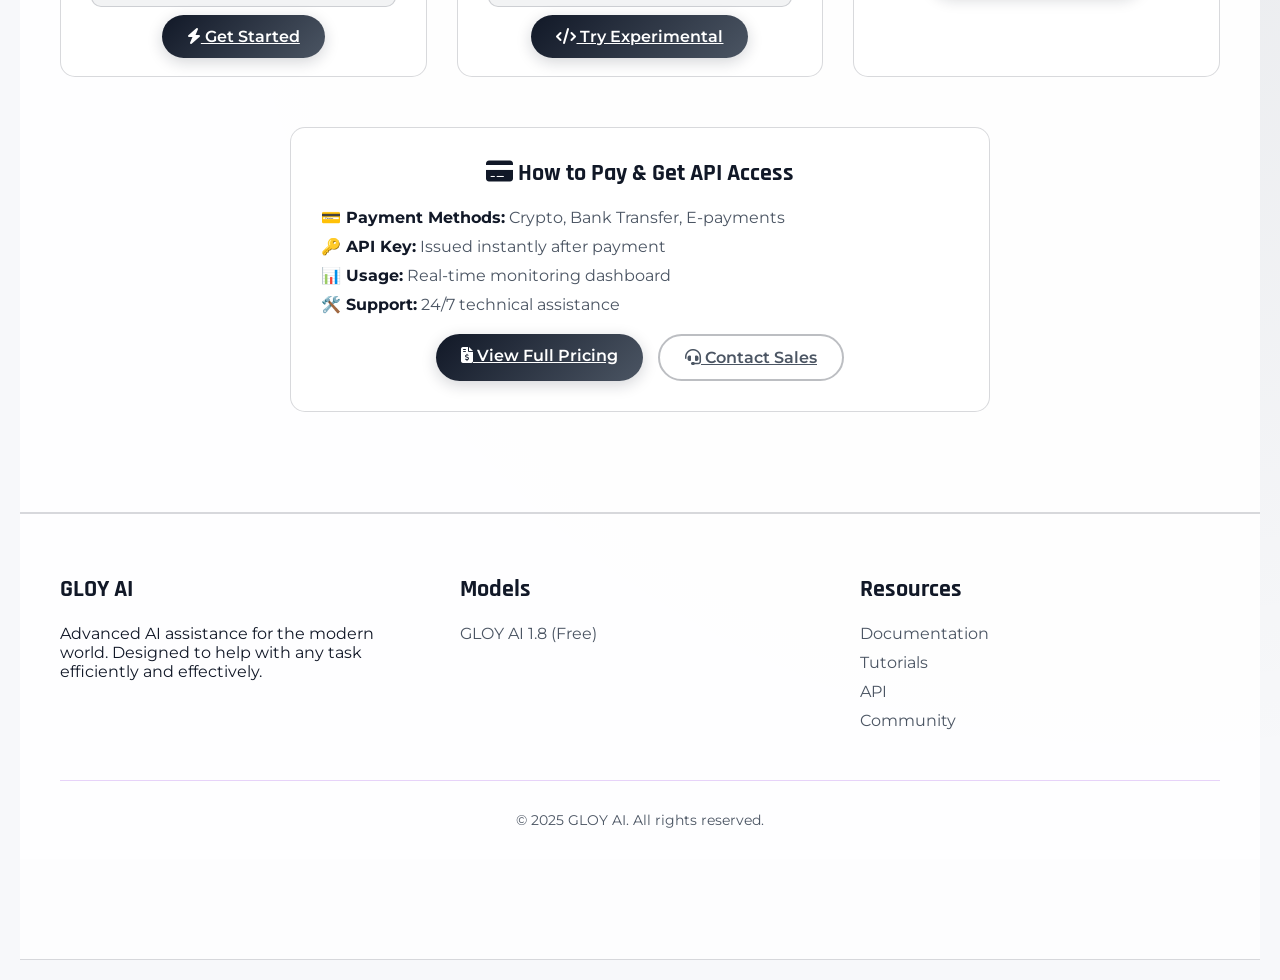
==== commit 09daaf9b: "gloy vision 1.0 realease + design" ====
--- a/index.html
+++ b/index.html
@@ -1139,6 +1139,27 @@
 
                     <div class="news-grid">
                         <article class="news-card-skeleton">
+                            <a href="news/vision-1.0-release.html" class="news-card-link">
+                                <div class="news-image-wrap">
+                                    <img src="news/vision_1.0.png" alt="Vision 1.0 release" loading="lazy">
+                                </div>
+                                <div class="news-content">
+                                    <div class="news-meta">
+                                        <span class="news-badge-new">NEW</span>
+                                        <span class="news-date">February 3, 2026</span>
+                                        <span class="news-dot"></span>
+                                        <span class="news-type">Vision Models</span>
+                                        <span class="news-dot"></span>
+                                        <span class="news-time">~9 min read</span>
+                                    </div>
+                                    <h3>Vision 1.0</h3>
+                                    <p>Foundational visual model supported in Gloy AI 1.8 and 2.0. Useful for baseline image understanding, but often unstable and not very fast.</p>
+                                    <span class="news-read">Read update <i class="fas fa-arrow-right"></i></span>
+                                </div>
+                            </a>
+                        </article>
+
+                        <article class="news-card-skeleton">
                             <a href="news/gloy-ai-2.0-release.html" class="news-card-link">
                                 <div class="news-image-wrap">
                                     <img src="news/gloy2.0_news.png" alt="Gloy AI 2.0 release" loading="lazy">
@@ -1146,7 +1167,7 @@
                                 <div class="news-content">
                                     <div class="news-meta">
                                         <span class="news-badge-new">NEW</span>
-                                        <span class="news-date">February 22, 2026</span>
+                                        <span class="news-date">December 26, 2025</span>
                                         <span class="news-dot"></span>
                                         <span class="news-type">Flagship Model</span>
                                         <span class="news-dot"></span>
@@ -1179,45 +1200,6 @@
                             </a>
                         </article>
 
-                        <article class="news-card-skeleton">
-                            <a href="news/gloymage-3.0-update.html" class="news-card-link">
-                                <div class="news-image-wrap">
-                                    <img src="" alt="GloyMage 3.0 Fast update" loading="lazy">
-                                </div>
-                                <div class="news-content">
-                                    <div class="news-meta">
-                                        <span class="news-date">December 15, 2024</span>
-                                        <span class="news-dot"></span>
-                                        <span class="news-type">Image Models</span>
-                                        <span class="news-dot"></span>
-                                        <span class="news-time">~2 min read</span>
-                                    </div>
-                                    <h3>GloyMage 3.0 Fast Update</h3>
-                                    <p>Faster image pipeline and improved visual consistency for prompt-driven generation tasks.</p>
-                                    <span class="news-read">Read update <i class="fas fa-arrow-right"></i></span>
-                                </div>
-                            </a>
-                        </article>
-
-                        <article class="news-card-skeleton">
-                            <a href="news/gloy-ai-1.8-release.html" class="news-card-link">
-                                <div class="news-image-wrap">
-                                    <img src="" alt="Gloy AI 1.8 release" loading="lazy">
-                                </div>
-                                <div class="news-content">
-                                    <div class="news-meta">
-                                        <span class="news-date">November 28, 2024</span>
-                                        <span class="news-dot"></span>
-                                        <span class="news-type">Core Model</span>
-                                        <span class="news-dot"></span>
-                                        <span class="news-time">~2 min read</span>
-                                    </div>
-                                    <h3>Gloy AI 1.8 Release</h3>
-                                    <p>Core assistant upgrade focused on reliability, response quality, and broader daily-use coverage.</p>
-                                    <span class="news-read">Read update <i class="fas fa-arrow-right"></i></span>
-                                </div>
-                            </a>
-                        </article>
                     </div>
                 </div>
             </div>
@@ -1911,7 +1893,7 @@
                     <h3>GLOY AI 1.8 - Free Intelligent Assistant</h3>
                     <p>Revolutionary free AI chatbot with advanced conversational intelligence, multi-language natural language processing, smart code generation, and unlimited AI assistance for enhanced productivity and automated solutions.</p>
                     <div class="model-buttons" style="display: flex; gap: 10px; margin-top: 20px;">
-                        <a href="news/gloy-ai-1.8-release.html" class="secondary-button" style="flex: 1; text-align: center; padding: 10px;">Documentation</a>
+                        <a href="news/gloy-ai-2.0-release.html" class="secondary-button" style="flex: 1; text-align: center; padding: 10px;">Documentation</a>
                         <a href="#api-pricing" class="cta-button api-link" style="flex: 1; text-align: center; padding: 10px;">API</a>
                     </div>
                 </div>
@@ -1933,7 +1915,7 @@
                     <h3>GloyMage 3.0 Fast - AI Image Generator</h3>
                     <p>Lightning-fast artificial intelligence image synthesis powered by advanced neural networks, creative AI algorithms, and deep learning technology for professional-quality visual content generation and artistic AI creation.</p>
                     <div class="model-buttons" style="display: flex; gap: 10px; margin-top: 20px;">
-                        <a href="news/gloymage-3.0-update.html" class="secondary-button" style="flex: 1; text-align: center; padding: 10px;">Documentation</a>
+                        <a href="news/vision-1.0-release.html" class="secondary-button" style="flex: 1; text-align: center; padding: 10px;">Documentation</a>
                         <a href="#api-pricing" class="cta-button api-link" style="flex: 1; text-align: center; padding: 10px;">API</a>
                     </div>
                 </div>
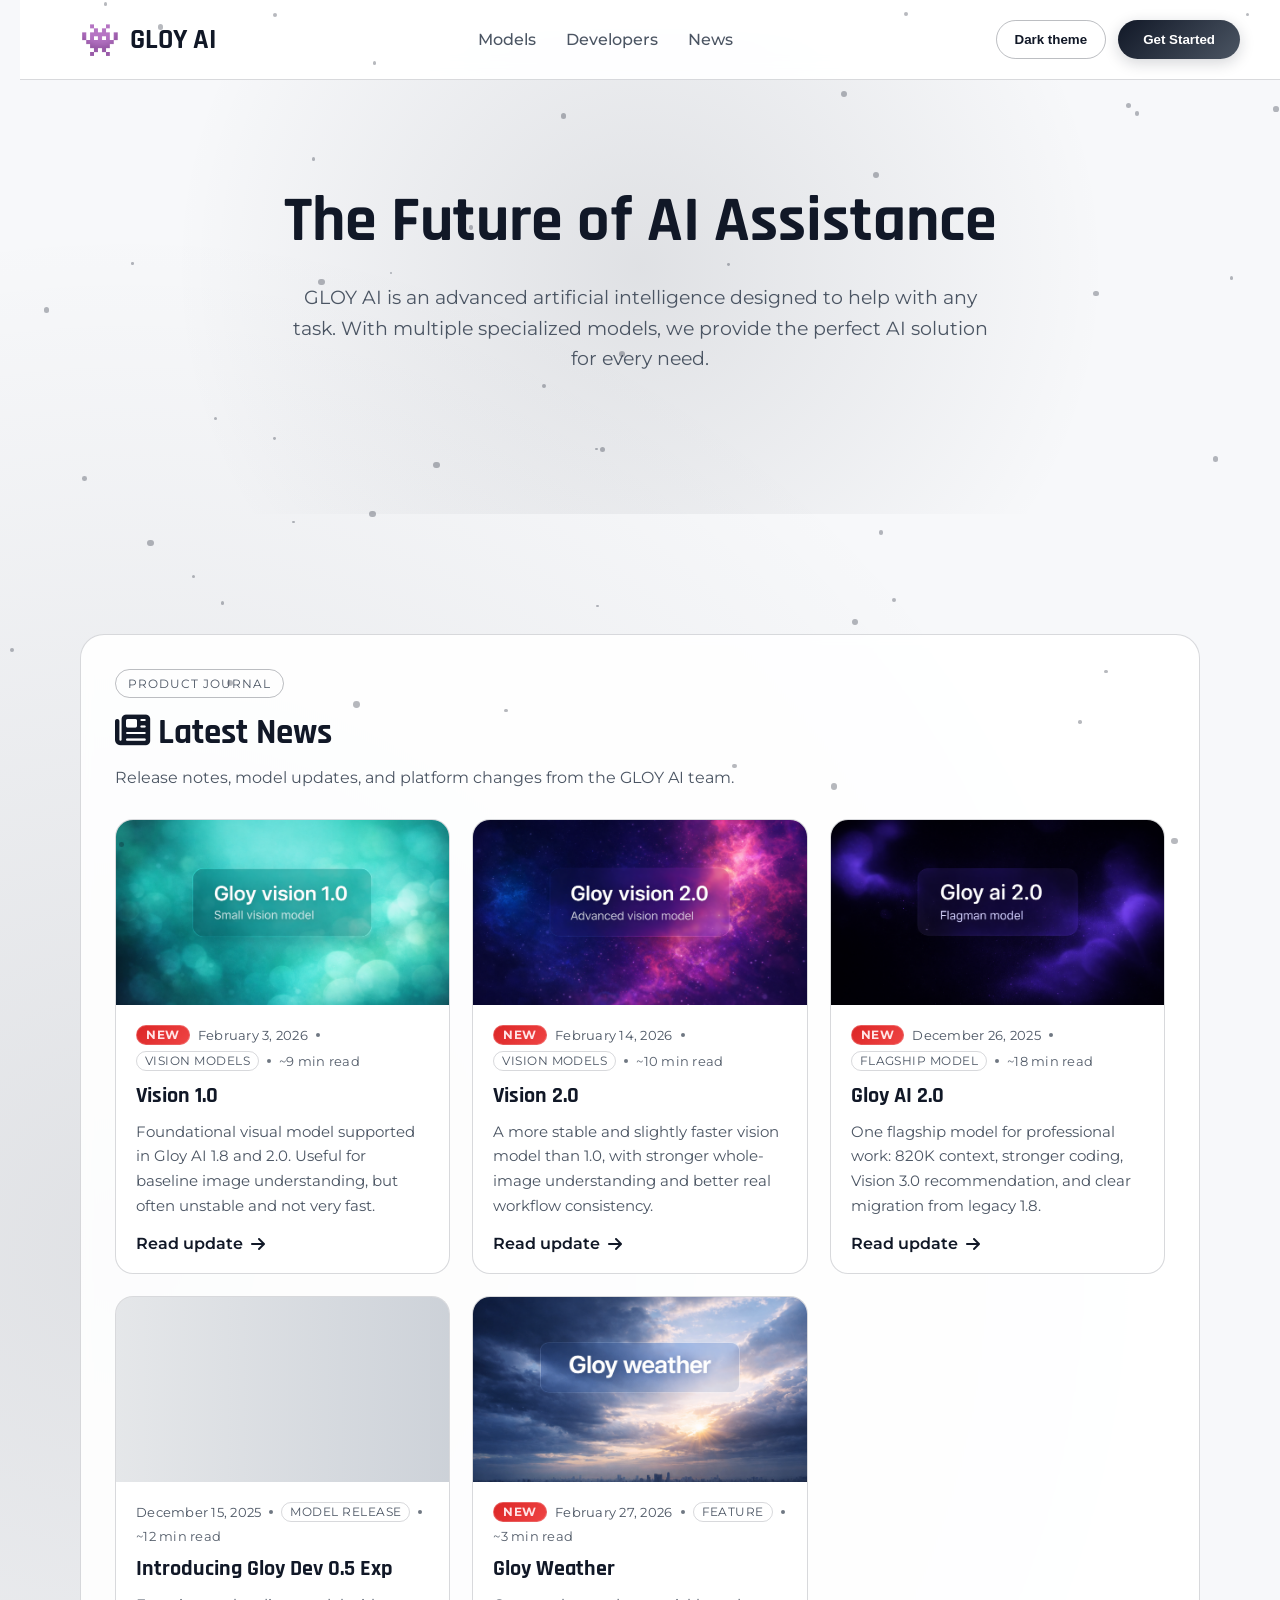
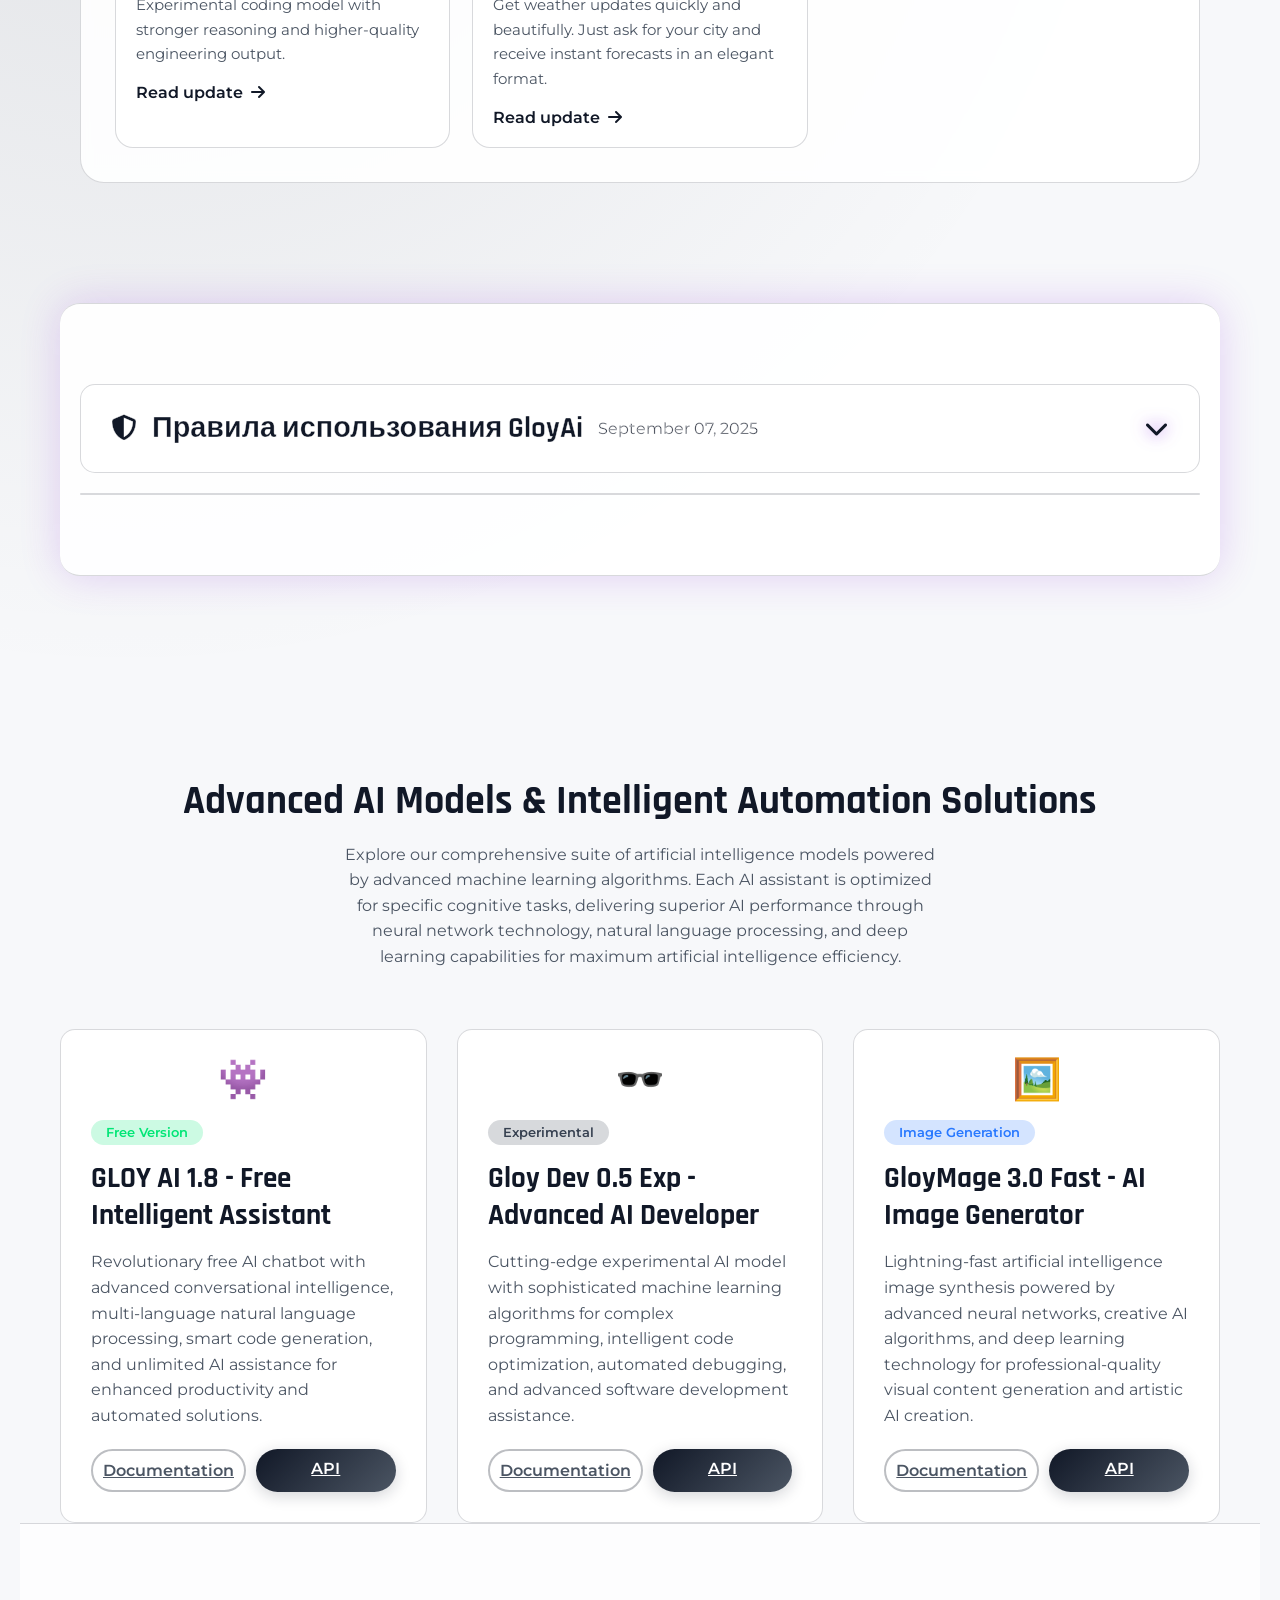
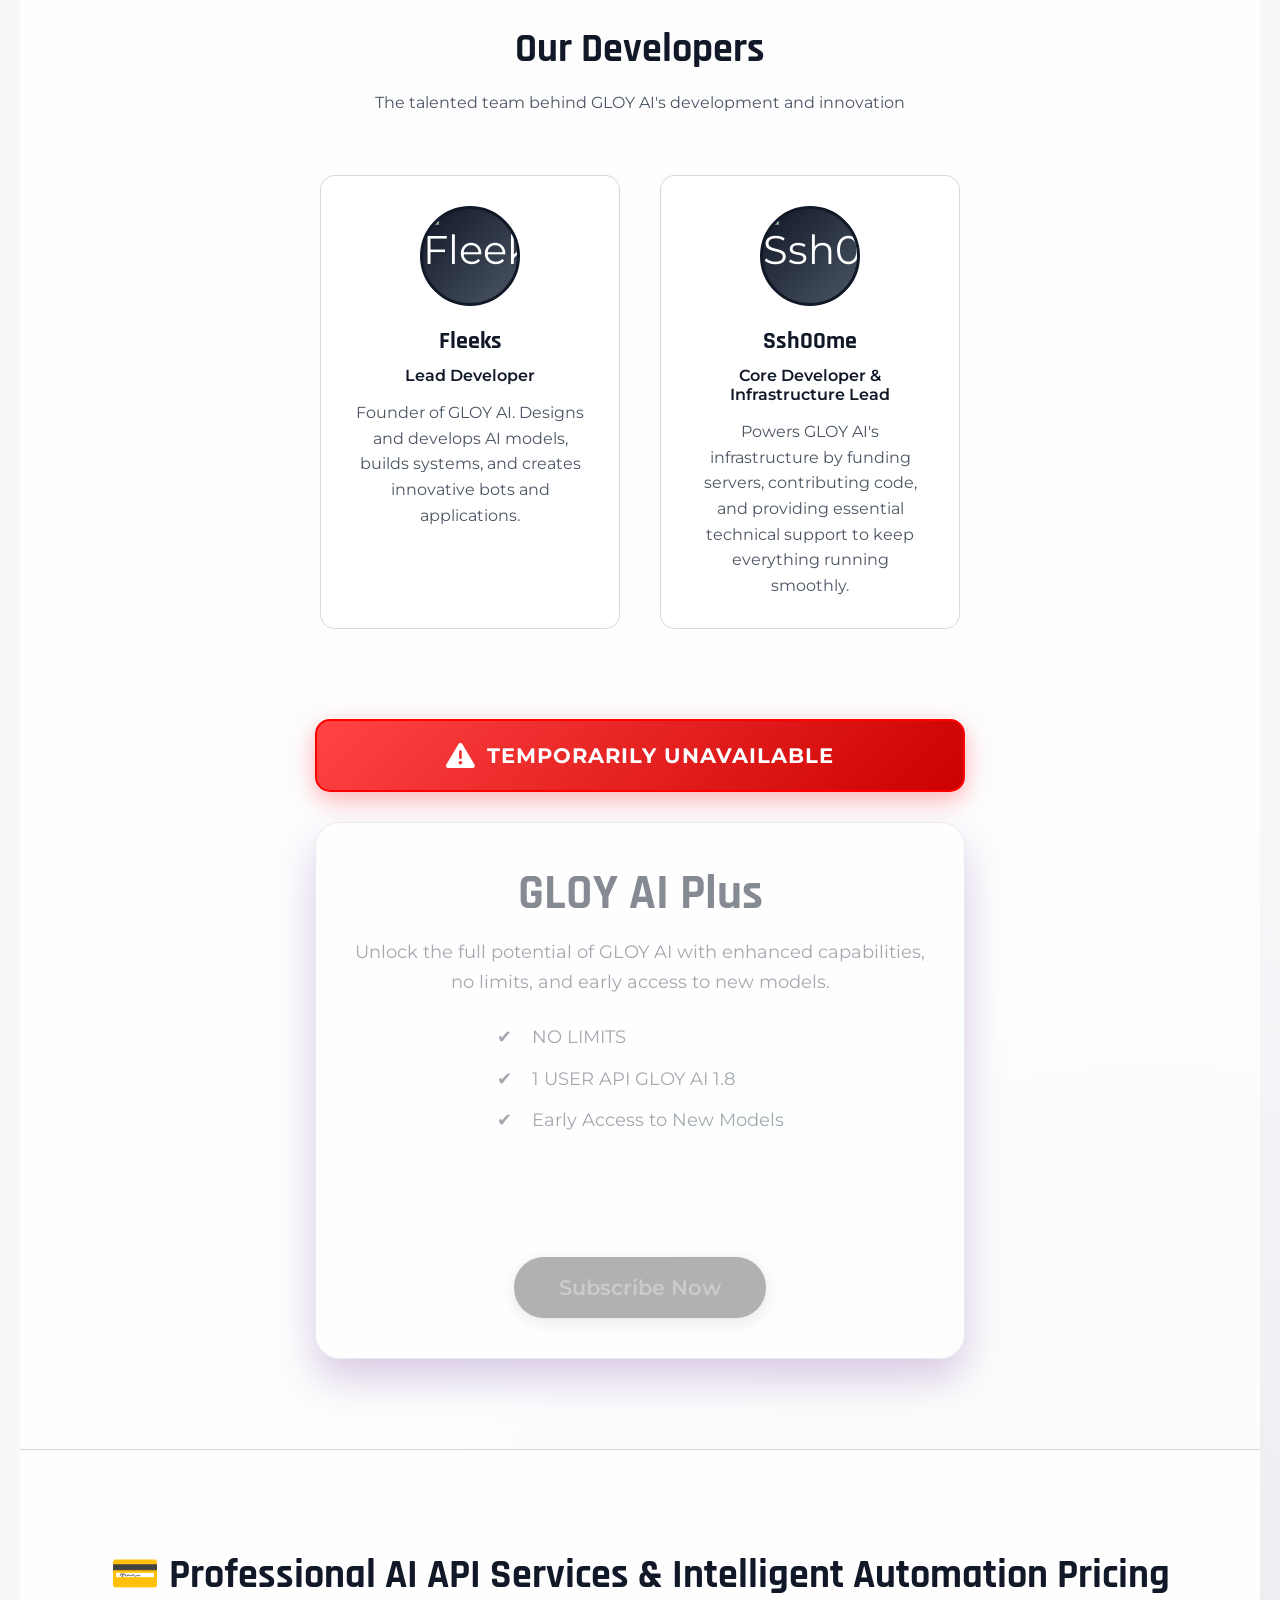
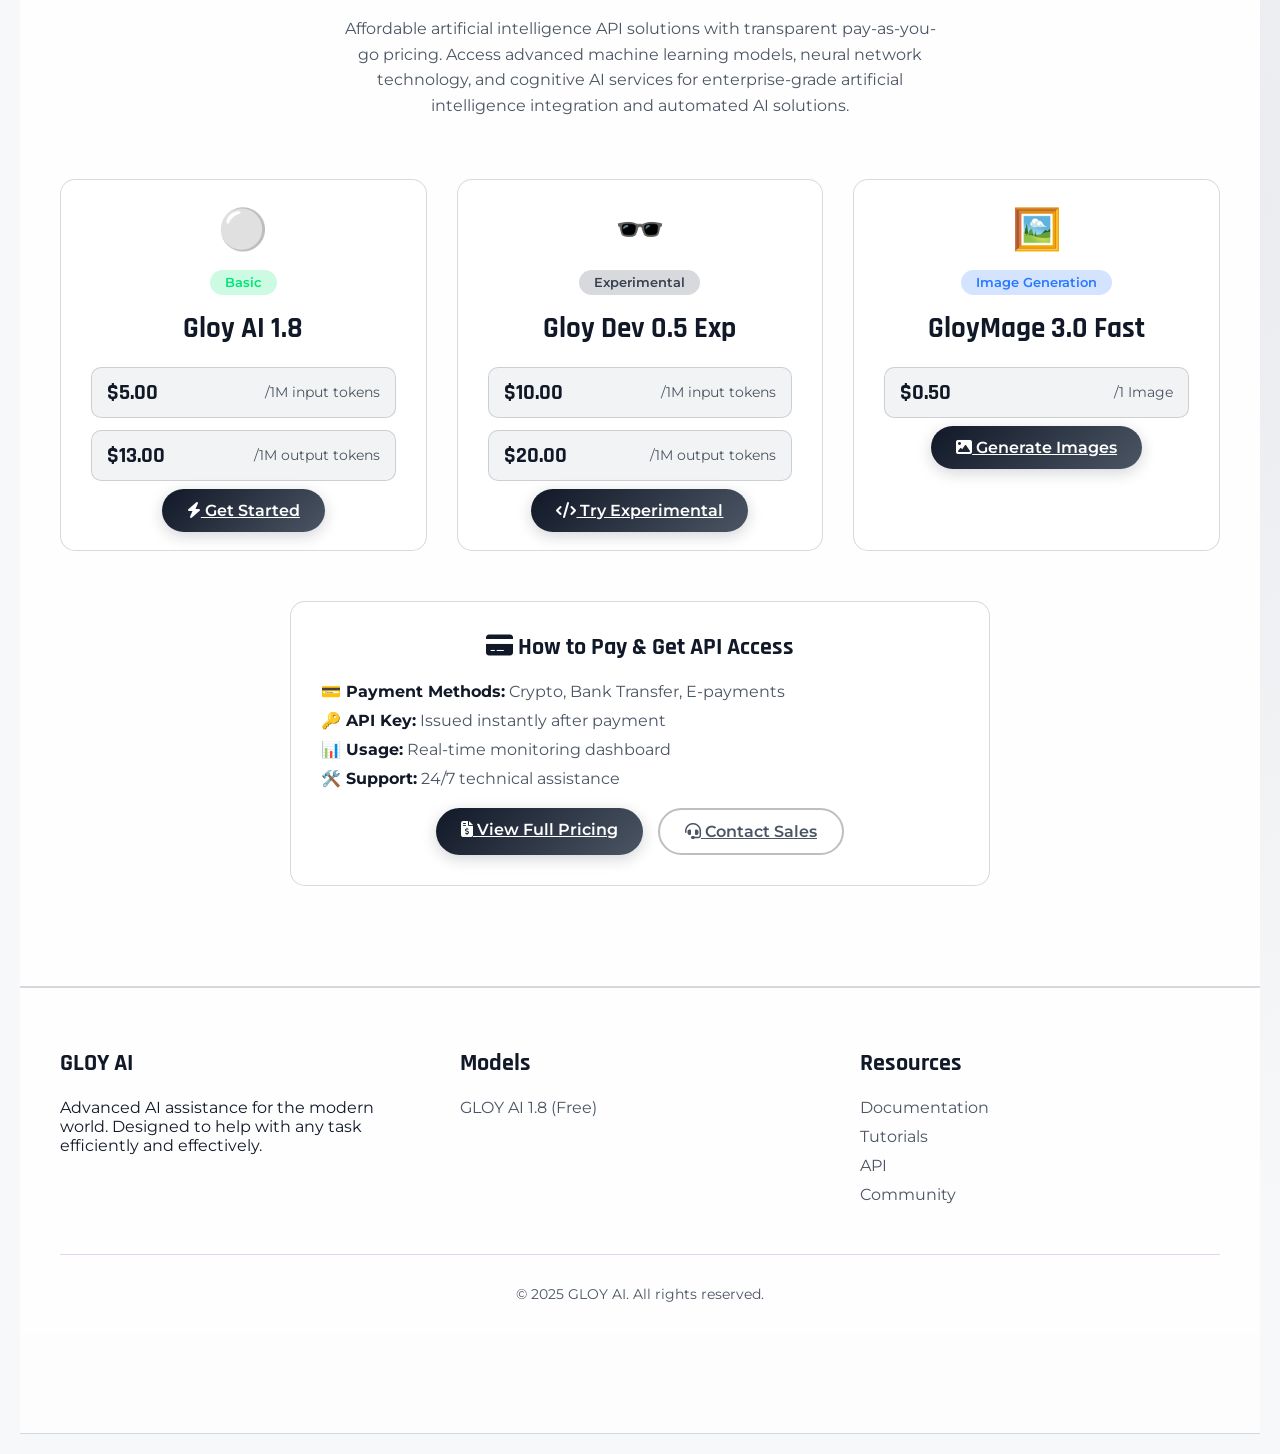
==== commit 0b1c9e34: "phone fix" ====
--- a/index.html
+++ b/index.html
@@ -93,7 +93,6 @@
             --button-shadow: rgba(0, 0, 0, 0.35);
             --hero-start: #ffffff;
             --hero-end: #bcc0c8;
-            --snow-color: #f4f4f5;
         }
 
         body.theme-light {
@@ -117,7 +116,6 @@
             --button-shadow: rgba(17, 24, 39, 0.18);
             --hero-start: #111827;
             --hero-end: #4b5563;
-            --snow-color: #4b5563;
         }
         
         * {
@@ -670,27 +668,102 @@
             .hero h1 {
                 font-size: 2.5rem;
             }
-            
+
             nav ul {
-                gap: 15px;
-            }
-            
+                gap: 12px;
+            }
+
+            nav a {
+                font-size: 0.85rem;
+            }
+
             .model-cards {
                 grid-template-columns: 1fr;
             }
-            
+
             .hero-buttons {
                 flex-direction: column;
                 align-items: center;
             }
 
+            .header-content {
+                gap: 12px;
+            }
+
             .header-actions {
-                gap: 8px;
+                gap: 6px;
+            }
+
+            .logo-text {
+                font-size: 22px;
+            }
+
+            .logo-emoji {
+                font-size: 26px;
             }
 
             .theme-toggle,
             .cta-button {
-                padding: 10px 16px;
+                padding: 8px 12px;
+                font-size: 0.8rem;
+            }
+        }
+
+        @media (max-width: 640px) {
+            .header-content {
+                flex-wrap: wrap;
+                gap: 10px;
+            }
+
+            nav {
+                order: 3;
+                width: 100%;
+            }
+
+            nav ul {
+                justify-content: center;
+                gap: 20px;
+            }
+
+            .logo {
+                flex: 1;
+            }
+
+            .header-actions {
+                flex: 0 0 auto;
+            }
+        }
+
+        @media (max-width: 480px) {
+            .logo-text {
+                font-size: 18px;
+            }
+
+            .logo-emoji {
+                font-size: 22px;
+            }
+
+            .theme-toggle {
+                padding: 8px;
+                font-size: 0;
+            }
+
+            .theme-toggle::before {
+                content: '☀';
+                font-size: 1rem;
+            }
+
+            .cta-button {
+                padding: 8px 14px;
+                font-size: 0.75rem;
+            }
+
+            nav ul {
+                gap: 12px;
+            }
+
+            nav a {
+                font-size: 0.8rem;
             }
         }
         
@@ -702,31 +775,6 @@
             height: 100%;
             pointer-events: none;
             z-index: 9999;
-        }
-        
-        /* Snow Animation */
-        .snowflake {
-            position: fixed;
-            top: -10px;
-            color: white;
-            font-size: 1em;
-            font-family: Arial, sans-serif;
-            text-shadow: 0 0 5px rgba(255, 255, 255, 0.8);
-            pointer-events: none;
-            z-index: 9999;
-            animation: snowfall linear infinite;
-            opacity: 0.8;
-        }
-        
-        @keyframes snowfall {
-            0% {
-                transform: translateY(0) rotate(0deg);
-                opacity: 0.8;
-            }
-            100% {
-                transform: translateY(100vh) rotate(360deg);
-                opacity: 0.3;
-            }
         }
         
         .particle {
@@ -1160,6 +1208,27 @@
                         </article>
 
                         <article class="news-card-skeleton">
+                            <a href="news/vision-2.0-release.html" class="news-card-link">
+                                <div class="news-image-wrap">
+                                    <img src="news/vision_2.0.png" alt="Vision 2.0 release" loading="lazy">
+                                </div>
+                                <div class="news-content">
+                                    <div class="news-meta">
+                                        <span class="news-badge-new">NEW</span>
+                                        <span class="news-date">February 14, 2026</span>
+                                        <span class="news-dot"></span>
+                                        <span class="news-type">Vision Models</span>
+                                        <span class="news-dot"></span>
+                                        <span class="news-time">~10 min read</span>
+                                    </div>
+                                    <h3>Vision 2.0</h3>
+                                    <p>A more stable and slightly faster vision model than 1.0, with stronger whole-image understanding and better real workflow consistency.</p>
+                                    <span class="news-read">Read update <i class="fas fa-arrow-right"></i></span>
+                                </div>
+                            </a>
+                        </article>
+
+                        <article class="news-card-skeleton">
                             <a href="news/gloy-ai-2.0-release.html" class="news-card-link">
                                 <div class="news-image-wrap">
                                     <img src="news/gloy2.0_news.png" alt="Gloy AI 2.0 release" loading="lazy">
@@ -1195,6 +1264,27 @@
                                     </div>
                                     <h3>Introducing Gloy Dev 0.5 Exp</h3>
                                     <p>Experimental coding model with stronger reasoning and higher-quality engineering output.</p>
+                                    <span class="news-read">Read update <i class="fas fa-arrow-right"></i></span>
+                                </div>
+                            </a>
+                        </article>
+
+                        <article class="news-card-skeleton">
+                            <a href="news/gloy-weather-release.html" class="news-card-link">
+                                <div class="news-image-wrap">
+                                    <img src="news/gloy_weather.png" alt="Gloy Weather" loading="lazy">
+                                </div>
+                                <div class="news-content">
+                                    <div class="news-meta">
+                                        <span class="news-badge-new">NEW</span>
+                                        <span class="news-date">February 27, 2026</span>
+                                        <span class="news-dot"></span>
+                                        <span class="news-type">Feature</span>
+                                        <span class="news-dot"></span>
+                                        <span class="news-time">~3 min read</span>
+                                    </div>
+                                    <h3>Gloy Weather</h3>
+                                    <p>Get weather updates quickly and beautifully. Just ask for your city and receive instant forecasts in an elegant format.</p>
                                     <span class="news-read">Read update <i class="fas fa-arrow-right"></i></span>
                                 </div>
                             </a>
@@ -2207,7 +2297,6 @@
     --button-shadow: rgba(0, 0, 0, 0.35);
     --hero-start: #ffffff;
     --hero-end: #bcc0c8;
-    --snow-color: #f4f4f5;
 }
 
 body.theme-light {
@@ -2231,7 +2320,6 @@
     --button-shadow: rgba(17, 24, 39, 0.18);
     --hero-start: #111827;
     --hero-end: #4b5563;
-    --snow-color: #4b5563;
 }
 
 body {
@@ -2362,14 +2450,6 @@
 
 .cta-button:hover {
     box-shadow: 0 6px 20px var(--button-shadow);
-}
-
-.snowflake {
-    color: var(--snow-color);
-}
-
-body.theme-light .snowflake {
-    opacity: 0.45;
 }
 
 .model-icon {
@@ -2532,30 +2612,6 @@
                 }
             });
 
-            // Create snowflakes
-            function createSnowflake() {
-                const snowflake = document.createElement('div');
-                snowflake.classList.add('snowflake');
-                snowflake.innerHTML = '❄';
-                snowflake.style.left = Math.random() * 100 + 'vw';
-                snowflake.style.animationDuration = Math.random() * 3 + 5 + 's';
-                snowflake.style.fontSize = Math.random() * 10 + 10 + 'px';
-                snowflake.style.animationDelay = Math.random() * 5 + 's';
-                document.body.appendChild(snowflake);
-                
-                setTimeout(() => {
-                    snowflake.remove();
-                }, 10000);
-            }
-            
-            // Create snowflakes periodically
-            setInterval(createSnowflake, 300);
-            
-            // Create initial snowflakes
-            for (let i = 0; i < 20; i++) {
-                setTimeout(createSnowflake, i * 200);
-            }
-            
             const particlesContainer = document.getElementById('particles');
             const particleCount = 50;
             
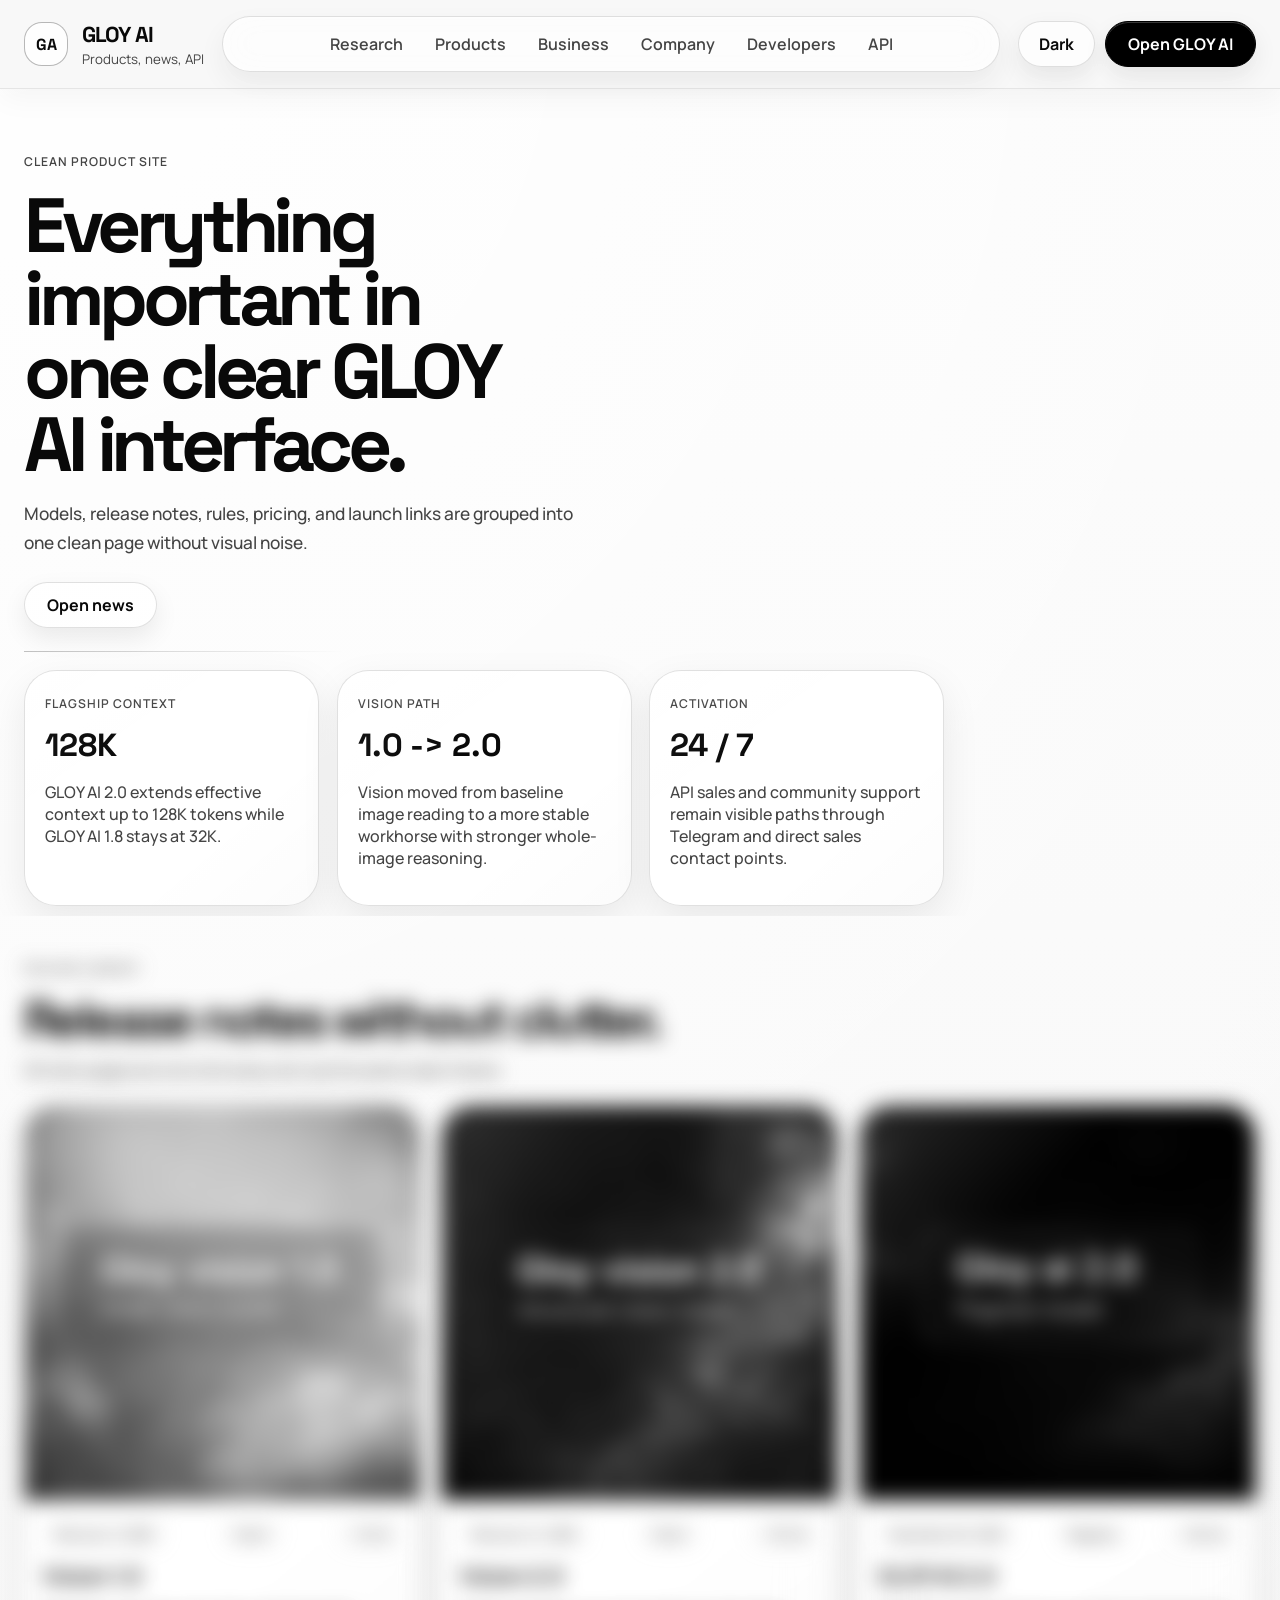
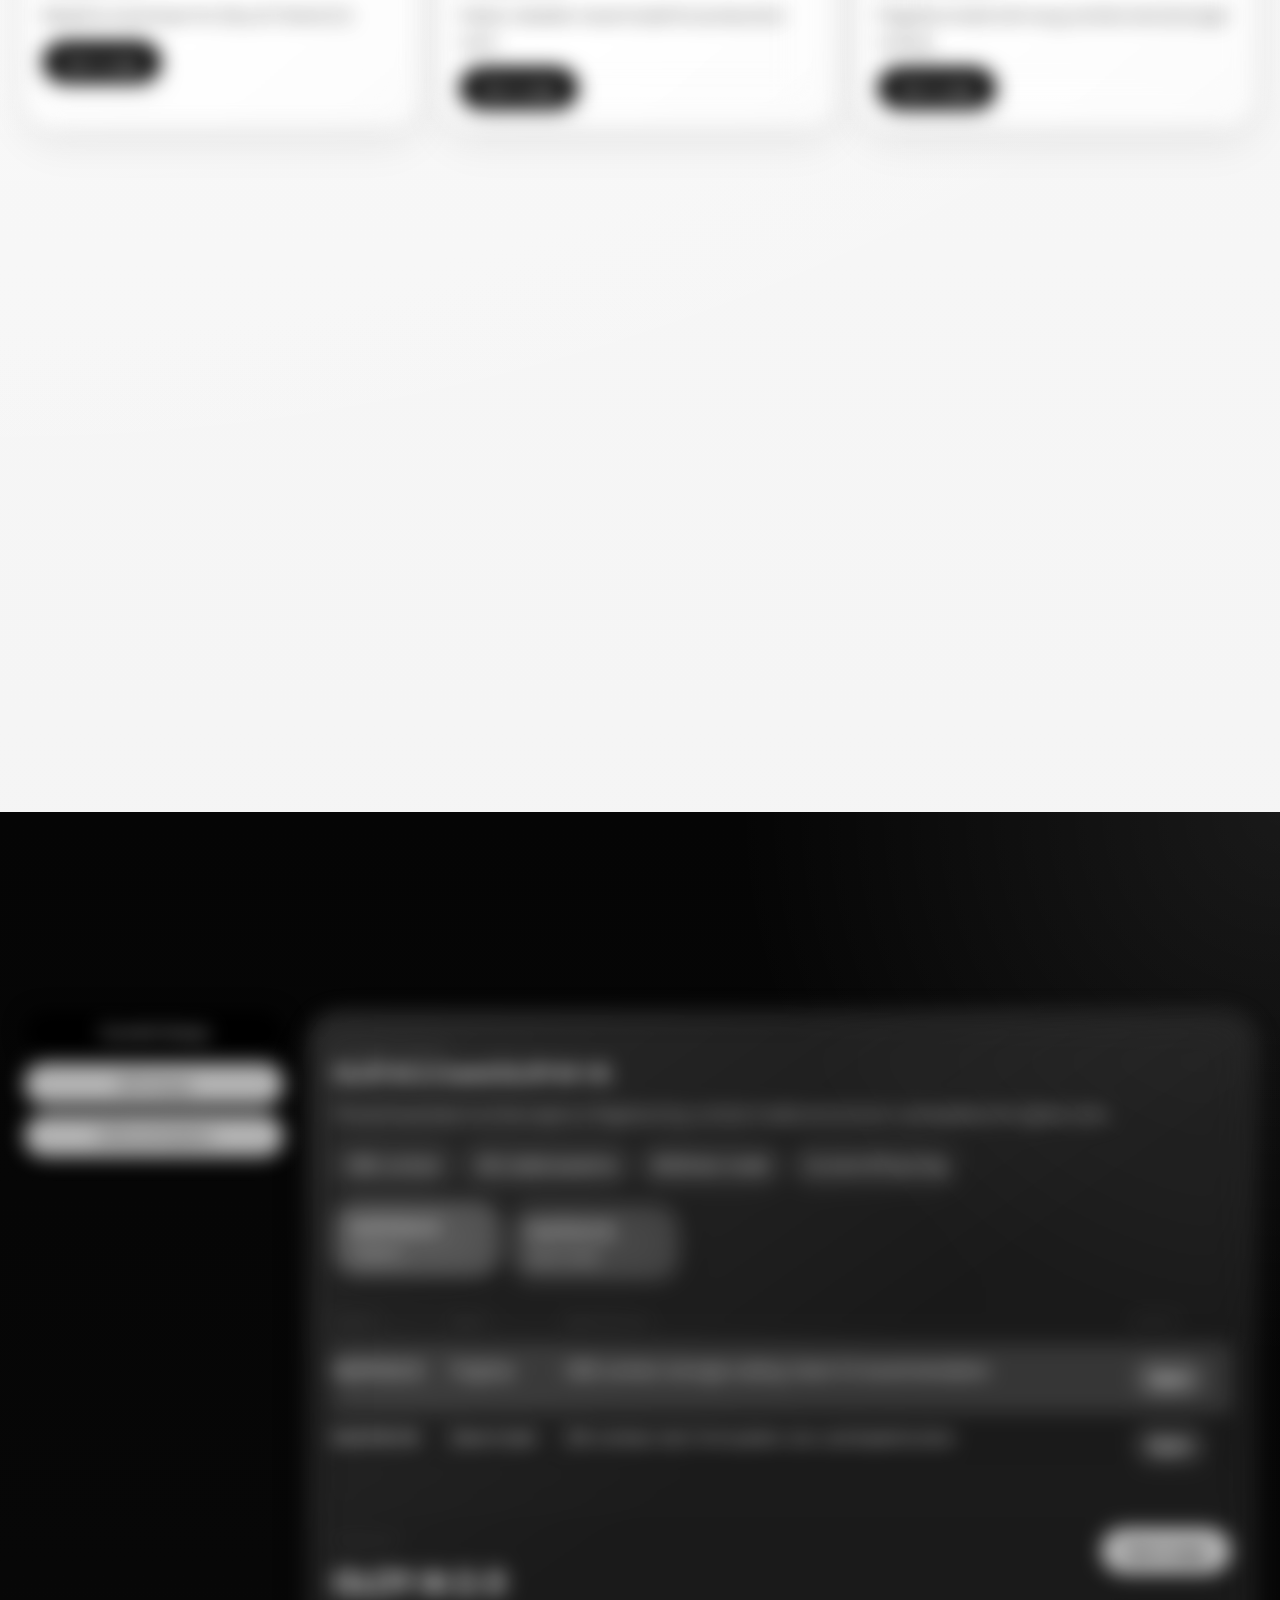
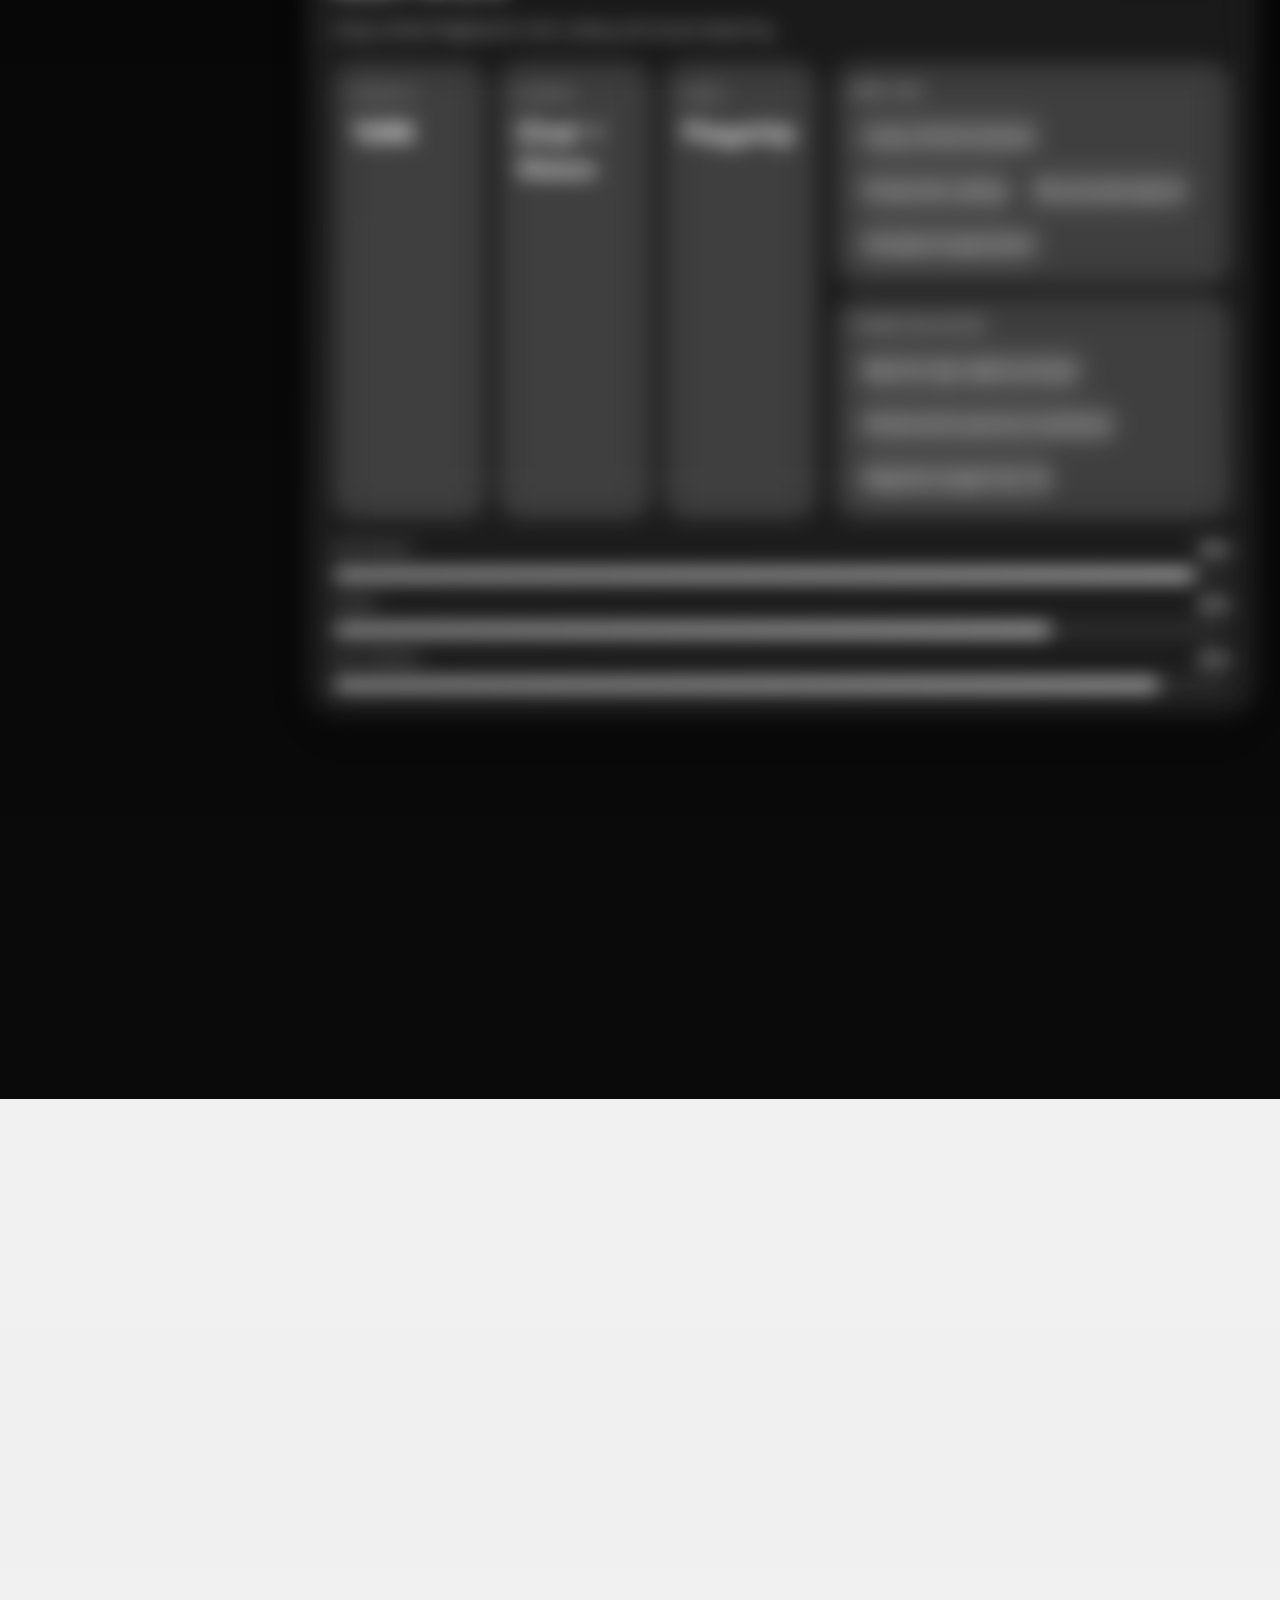
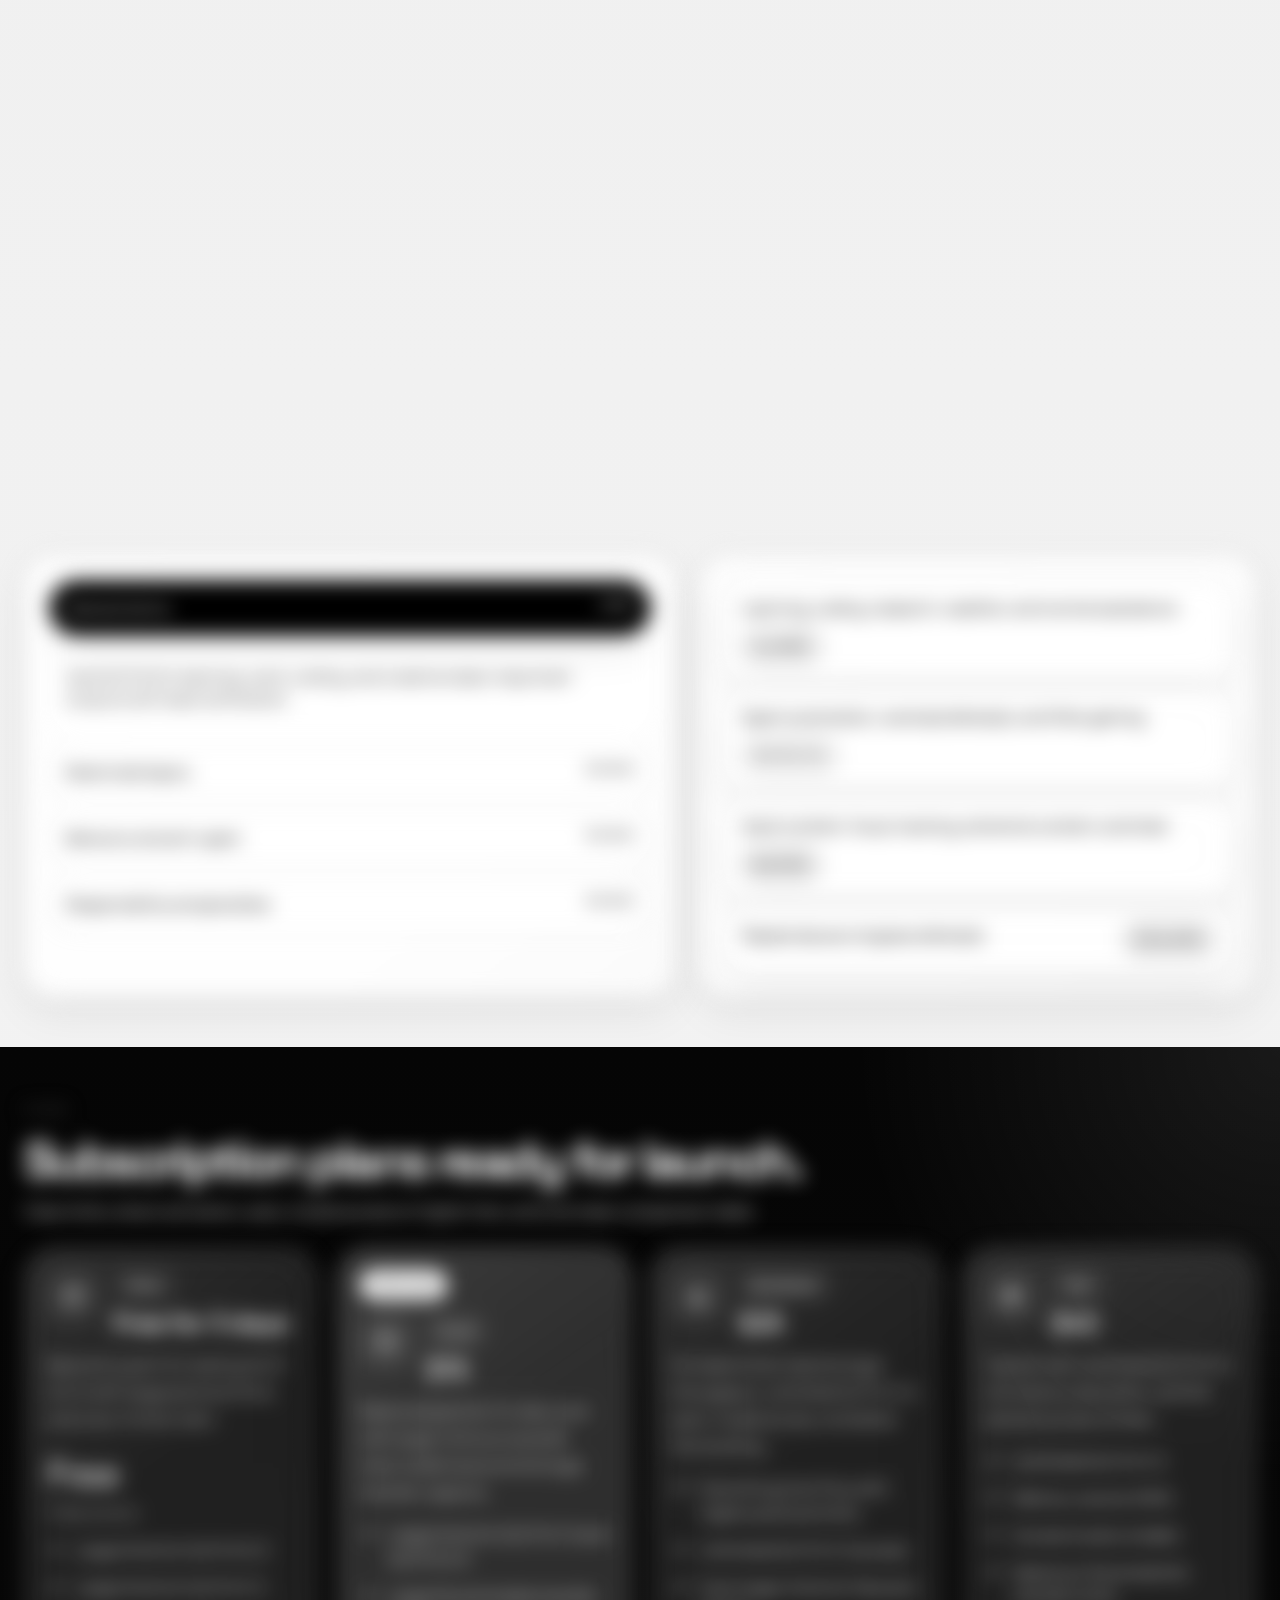
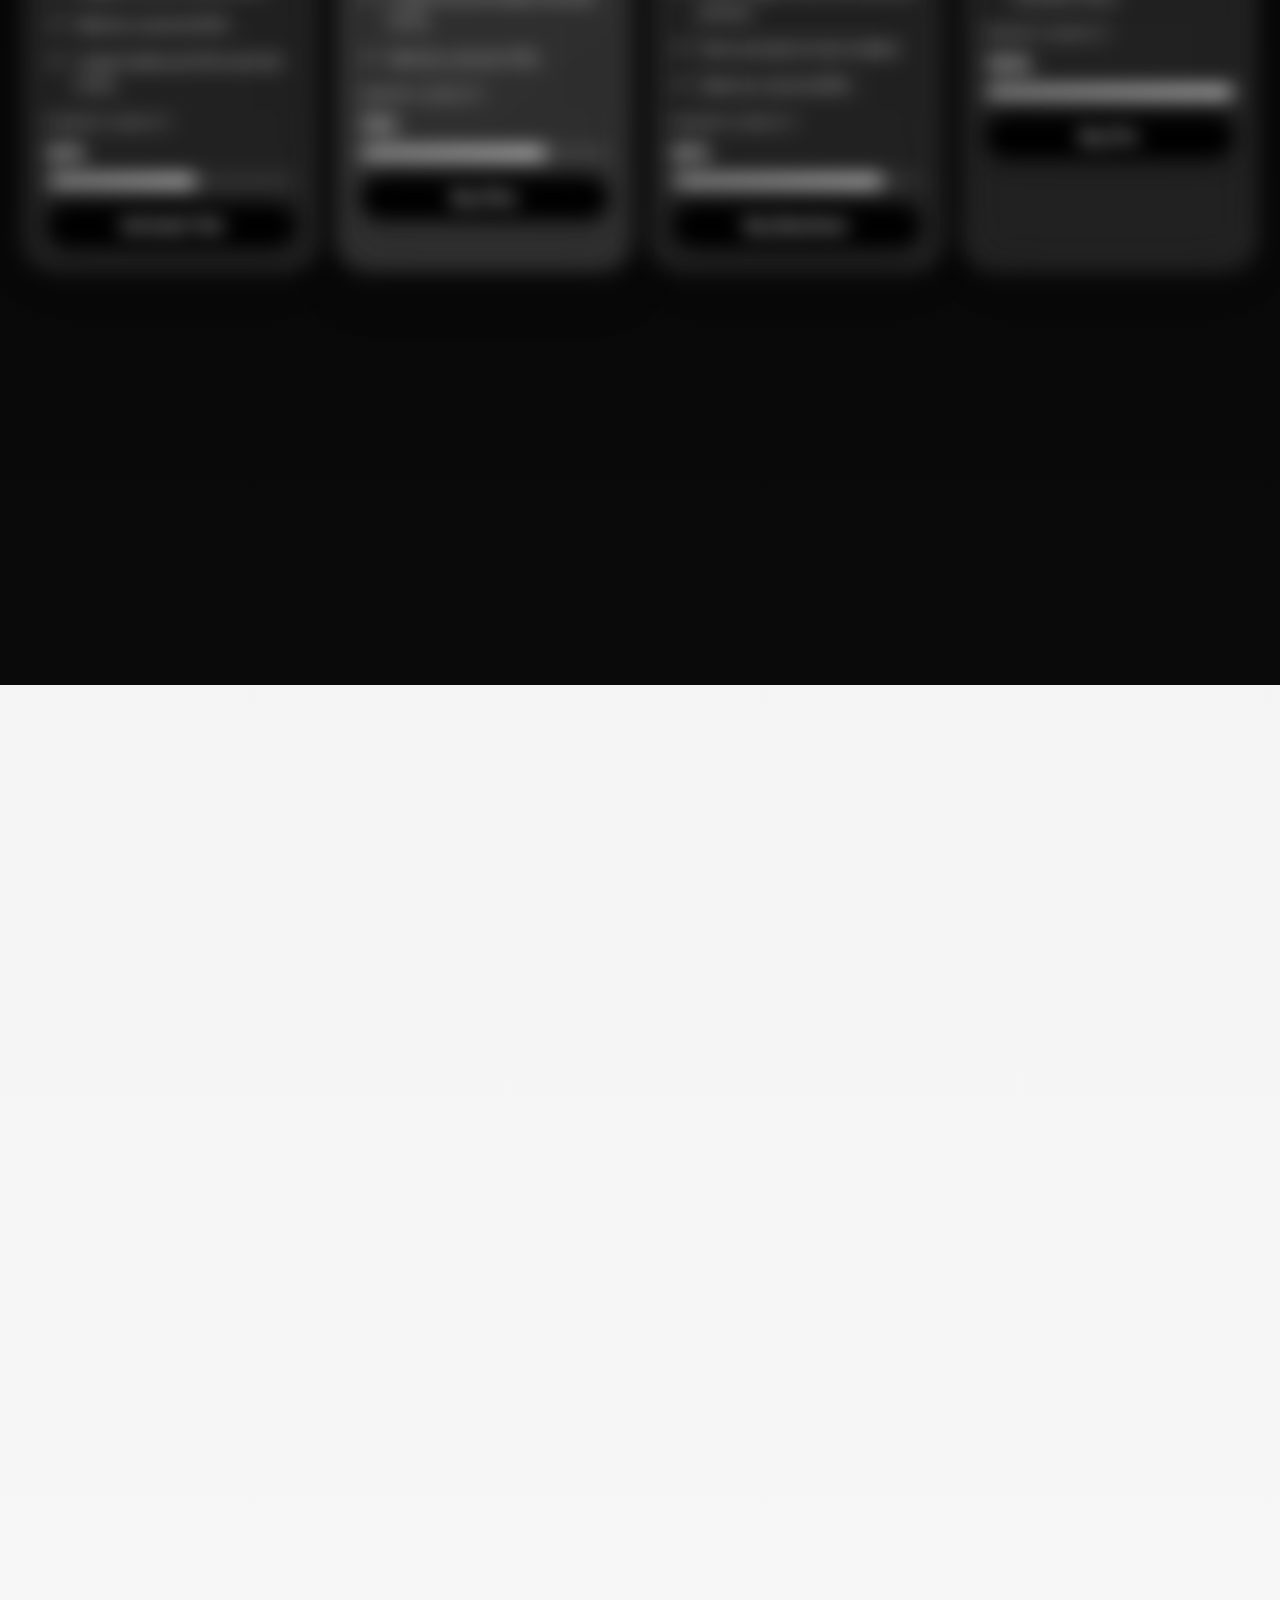
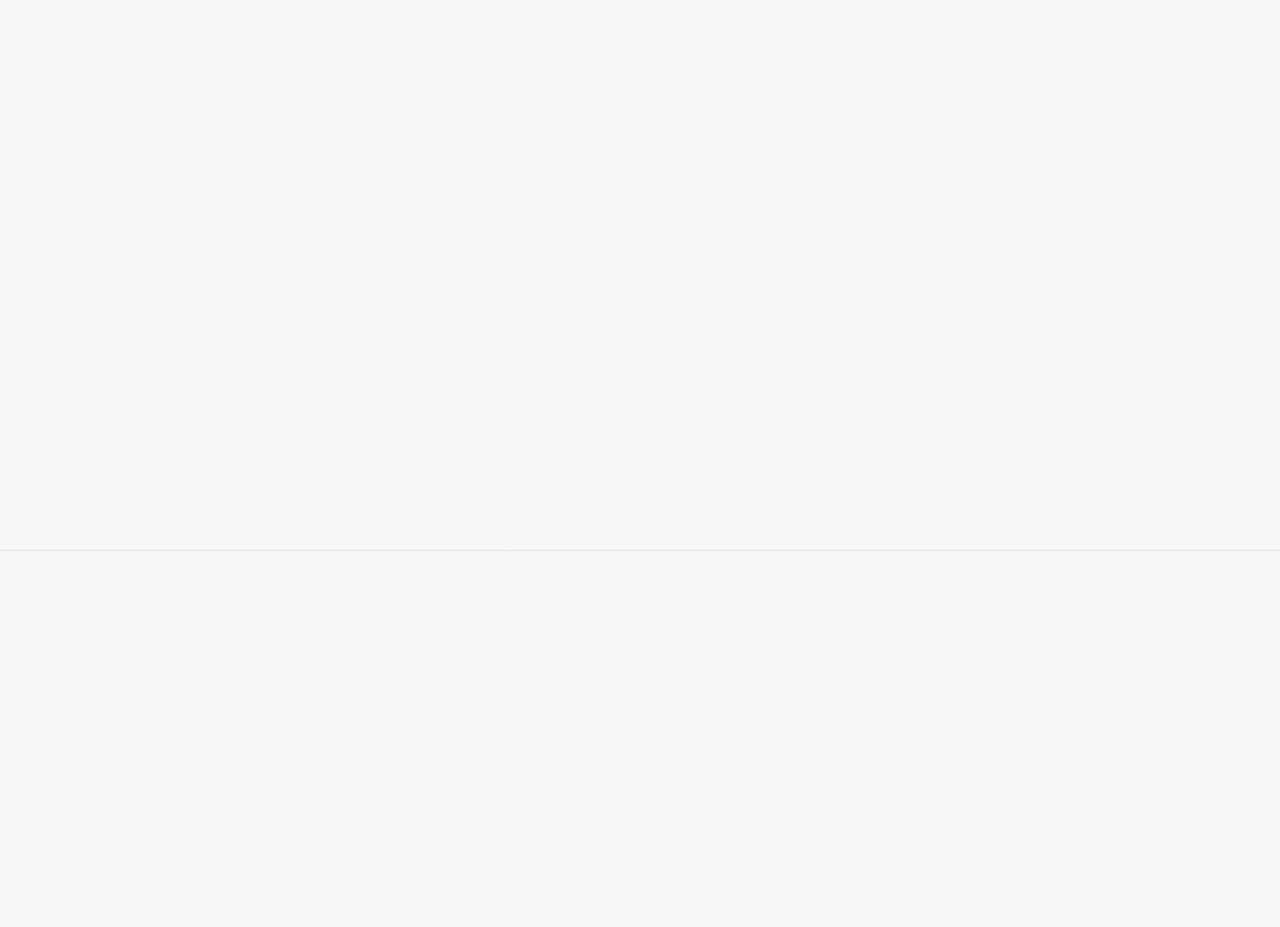
==== commit 04bd7a58: "new site" ====
--- a/index.html
+++ b/index.html
@@ -3,49 +3,29 @@
 <head>
     <meta charset="UTF-8">
     <meta name="viewport" content="width=device-width, initial-scale=1.0">
-    
-    <!-- Primary SEO Meta Tags -->
-    <title>GLOY AI - Advanced AI Assistant | Free AI Chat Bot | Artificial Intelligence API</title>
-    <meta name="title" content="GLOY AI - Advanced AI Assistant | Free AI Chat Bot | Artificial Intelligence API">
-    <meta name="description" content="GLOY AI - Revolutionary artificial intelligence assistant with advanced AI models. Free AI chatbot, image generation, code assistance, and professional AI API. Experience the future of AI technology with GLOY AI's intelligent conversational AI, machine learning capabilities, and neural network solutions.">
-    <meta name="keywords" content="GLOY AI, artificial intelligence, AI assistant, AI chatbot, machine learning, neural networks, AI API, free AI, conversational AI, AI technology, intelligent assistant, AI models, deep learning, natural language processing, NLP, AI development, AI solutions, smart AI, advanced AI, AI platform, AI tools, AI services, automated AI, AI innovation, AI research, AI algorithms, cognitive AI, AI programming, AI integration, AI automation, AI analytics, AI optimization, AI enhancement, AI transformation, AI revolution, AI future, AI trends, AI applications, AI capabilities, AI performance, AI efficiency, AI intelligence, AI communication, AI interaction, AI response, AI generation, AI creation, AI assistance, AI support, AI help, AI guidance">
+    <title>GLOY AI | Black and White AI Platform</title>
+    <meta name="description" content="GLOY AI is a clean product site for flagship AI, vision releases, plans, safety rules, pricing, and model documentation.">
     <meta name="author" content="GLOY AI Team">
-    <meta name="robots" content="index, follow, max-image-preview:large, max-snippet:-1, max-video-preview:-1">
-    <meta name="language" content="English">
-    <meta name="revisit-after" content="1 days">
-    <meta name="distribution" content="global">
-    <meta name="rating" content="general">
-    
-    <!-- Open Graph / Facebook -->
+    <meta name="robots" content="index, follow, max-image-preview:large">
     <meta property="og:type" content="website">
+    <meta property="og:title" content="GLOY AI | Black and White AI Platform">
+    <meta property="og:description" content="Explore models, release notes, plans, rules, API pricing, and documentation in one polished interface.">
     <meta property="og:url" content="https://gloyai.com/">
-    <meta property="og:title" content="GLOY AI - Advanced AI Assistant | Free AI Chat Bot">
-    <meta property="og:description" content="Revolutionary artificial intelligence assistant with advanced AI models. Free AI chatbot, image generation, code assistance, and professional AI API.">
-    <meta property="og:image" content="https://gloyai.com/sample_gloy_image.png">
-    <meta property="og:site_name" content="GLOY AI">
-    <meta property="og:locale" content="en_US">
-    
-    <!-- Twitter -->
+    <meta property="og:image" content="https://gloyai.com/gloy-site-preview.png">
     <meta property="twitter:card" content="summary_large_image">
-    <meta property="twitter:url" content="https://gloyai.com/">
-    <meta property="twitter:title" content="GLOY AI - Advanced AI Assistant | Free AI Chat Bot">
-    <meta property="twitter:description" content="Revolutionary artificial intelligence assistant with advanced AI models. Free AI chatbot, image generation, code assistance, and professional AI API.">
-    <meta property="twitter:image" content="https://gloyai.com/sample_gloy_image.png">
-    
-    <!-- Canonical URL -->
+    <meta property="twitter:title" content="GLOY AI | Black and White AI Platform">
+    <meta property="twitter:description" content="Flagship AI, vision updates, plans, pricing, and documentation in a polished monochrome product experience.">
     <link rel="canonical" href="https://gloyai.com/">
-    
-    <!-- Favicon -->
-    <link rel="icon" type="image/x-icon" href="/favicon.ico">
-    <link rel="apple-touch-icon" sizes="180x180" href="/apple-touch-icon.png">
-    
-    <!-- Structured Data -->
+    <link rel="preconnect" href="https://fonts.googleapis.com">
+    <link rel="preconnect" href="https://fonts.gstatic.com" crossorigin>
+    <link href="https://fonts.googleapis.com/css2?family=Manrope:wght@400;500;600;700;800&family=Space+Grotesk:wght@500;700&display=swap" rel="stylesheet">
+    <link rel="stylesheet" href="assets/site.css">
     <script type="application/ld+json">
     {
         "@context": "https://schema.org",
         "@type": "SoftwareApplication",
         "name": "GLOY AI",
-        "description": "Advanced artificial intelligence assistant with multiple AI models for chat, code generation, and image creation",
+        "description": "Advanced AI assistant platform for chat, visual analysis, utility workflows, plans, and API access.",
         "url": "https://gloyai.com",
         "applicationCategory": "AI Assistant",
         "operatingSystem": "Web Browser",
@@ -53,2734 +33,767 @@
             "@type": "Offer",
             "price": "0",
             "priceCurrency": "USD"
-        },
-        "creator": {
-            "@type": "Organization",
-            "name": "GLOY AI Team"
-        },
-        "featureList": [
-            "Free AI Chat Assistant",
-            "Advanced Code Generation",
-            "Image Generation AI",
-            "Multi-language Support",
-            "API Access",
-            "No Usage Limits"
-        ]
+        }
     }
     </script>
-    
-    <link rel="stylesheet" href="https://cdnjs.cloudflare.com/ajax/libs/font-awesome/6.4.0/css/all.min.css">
-    <link href="https://fonts.googleapis.com/css2?family=Montserrat:wght@400;500;600;700&family=Rajdhani:wght@500;600;700&display=swap" rel="stylesheet">
-    <style>
-        :root {
-            --primary-purple: #f5f5f5;
-            --dark-purple: #a1a1aa;
-            --light-purple: #ffffff;
-            --lavender: #d4d4d8;
-            --neon-purple: #71717a;
-            --gradient: linear-gradient(135deg, var(--primary-purple), var(--neon-purple));
-            --page-text: #f4f4f5;
-            --page-muted: #d4d4d8;
-            --page-bg: #07090f;
-            --page-bg-accent-1: rgba(255, 255, 255, 0.07);
-            --page-bg-accent-2: rgba(255, 255, 255, 0.04);
-            --surface: rgba(15, 18, 27, 0.72);
-            --surface-soft: rgba(15, 18, 27, 0.58);
-            --surface-strong: rgba(11, 14, 22, 0.92);
-            --border-soft: rgba(255, 255, 255, 0.14);
-            --border-strong: rgba(255, 255, 255, 0.32);
-            --button-text: #0a0d12;
-            --button-shadow: rgba(0, 0, 0, 0.35);
-            --hero-start: #ffffff;
-            --hero-end: #bcc0c8;
-        }
-
-        body.theme-light {
-            --primary-purple: #111827;
-            --dark-purple: #374151;
-            --light-purple: #4b5563;
-            --lavender: #4b5563;
-            --neon-purple: #6b7280;
-            --gradient: linear-gradient(135deg, var(--primary-purple), var(--light-purple));
-            --page-text: #111827;
-            --page-muted: #4b5563;
-            --page-bg: #f7f8fa;
-            --page-bg-accent-1: rgba(17, 24, 39, 0.1);
-            --page-bg-accent-2: rgba(17, 24, 39, 0.06);
-            --surface: rgba(255, 255, 255, 0.9);
-            --surface-soft: rgba(255, 255, 255, 0.78);
-            --surface-strong: rgba(255, 255, 255, 0.95);
-            --border-soft: rgba(17, 24, 39, 0.16);
-            --border-strong: rgba(17, 24, 39, 0.28);
-            --button-text: #ffffff;
-            --button-shadow: rgba(17, 24, 39, 0.18);
-            --hero-start: #111827;
-            --hero-end: #4b5563;
-        }
-        
-        * {
-            margin: 0;
-            padding: 0;
-            box-sizing: border-box;
-        }
-        
-        body {
-            font-family: 'Montserrat', sans-serif;
-            color: var(--page-text);
-            background-color: var(--page-bg);
-            overflow-x: hidden;
-            background-image: 
-                radial-gradient(circle at 10% 20%, var(--page-bg-accent-1) 0%, transparent 20%),
-                radial-gradient(circle at 90% 80%, var(--page-bg-accent-2) 0%, transparent 20%);
-            transition: background-color 0.35s ease, color 0.35s ease;
-        }
-
-        /* Prevent theme flash on initial load while late inline styles are parsed */
-        body.theme-dark {
-            color: var(--page-text) !important;
-            background-color: var(--page-bg) !important;
-            background-image:
-                radial-gradient(circle at 10% 20%, var(--page-bg-accent-1) 0%, transparent 20%),
-                radial-gradient(circle at 90% 80%, var(--page-bg-accent-2) 0%, transparent 20%) !important;
-        }
-
-        body.theme-light {
-            color: var(--page-text) !important;
-            background-color: var(--page-bg) !important;
-            background-image:
-                radial-gradient(circle at 10% 20%, var(--page-bg-accent-1) 0%, transparent 20%),
-                radial-gradient(circle at 90% 80%, var(--page-bg-accent-2) 0%, transparent 20%) !important;
-        }
-        
-        .container {
-            width: 100%;
-            max-width: 1200px;
-            margin: 0 auto;
-            padding: 0 20px;
-        }
-        
-        header {
-            padding: 20px 0;
-            position: fixed;
-            width: 100%;
-            top: 0;
-            z-index: 1000;
-            background: var(--surface-strong);
-            backdrop-filter: blur(10px);
-            border-bottom: 1px solid var(--border-soft);
-        }
-        
-        .header-content {
-            display: flex;
-            justify-content: space-between;
-            align-items: center;
-        }
-
-        .header-actions {
-            display: flex;
-            align-items: center;
-            gap: 12px;
-        }
-        
-        .logo {
-            display: flex;
-            align-items: center;
-            gap: 10px;
-        }
-        
-        .logo-text {
-            font-family: 'Rajdhani', sans-serif;
-            font-weight: 700;
-            font-size: 28px;
-            background: var(--gradient);
-            -webkit-background-clip: text;
-            -webkit-text-fill-color: transparent;
-        }
-
-.model-icon {
-    font-size: 2.5rem;
-    font-family: "Segoe UI Emoji", "Apple Color Emoji", "Noto Color Emoji", sans-serif;
-    line-height: 1;
-    display: block;
-    margin-bottom: 1rem;
-    text-align: center;
-}
-        
-        .logo-emoji {
-            font-size: 32px;
-            animation: float 3s ease-in-out infinite;
-        }
-        
-        nav ul {
-            display: flex;
-            list-style: none;
-            gap: 30px;
-        }
-        
-        nav a {
-            color: var(--lavender);
-            text-decoration: none;
-            font-weight: 500;
-            transition: all 0.3s ease;
-            position: relative;
-        }
-        
-        nav a:hover {
-            color: var(--page-text);
-        }
-        
-        nav a::after {
-            content: '';
-            position: absolute;
-            bottom: -5px;
-            left: 0;
-            width: 0;
-            height: 2px;
-            background: var(--gradient);
-            transition: width 0.3s ease;
-            transform-origin: center;
-        }
-        
-        nav a:hover::after {
-            width: 100%;
-        }
-        
-        .cta-button {
-            background: var(--gradient);
-            color: var(--button-text);
-            border: none;
-            padding: 12px 25px;
-            border-radius: 30px;
-            font-weight: 600;
-            cursor: pointer;
-            transition: all 0.3s ease;
-            box-shadow: 0 4px 15px var(--button-shadow);
-        }
-        
-        .cta-button:hover {
-            transform: translateY(-3px);
-            box-shadow: 0 6px 20px var(--button-shadow);
-        }
-
-        .theme-toggle {
-            background: transparent;
-            color: var(--page-text);
-            border: 1px solid var(--border-strong);
-            padding: 11px 18px;
-            border-radius: 30px;
-            font-weight: 600;
-            cursor: pointer;
-            transition: all 0.3s ease;
-        }
-
-        .theme-toggle:hover {
-            background: var(--surface);
-            border-color: var(--page-text);
-        }
-        
-        .hero {
-            padding: 160px 0 100px;
-            text-align: center;
-            position: relative;
-        }
-        
-        .hero::before {
-            content: '';
-            position: absolute;
-            top: 0;
-            left: 0;
-            width: 100%;
-            height: 100%;
-            background: radial-gradient(circle at center, var(--page-bg-accent-1) 0%, transparent 70%);
-            z-index: -1;
-        }
-        
-        .hero h1 {
-            font-family: 'Rajdhani', sans-serif;
-            font-size: 4rem;
-            font-weight: 700;
-            margin-bottom: 20px;
-            background: linear-gradient(135deg, var(--hero-start) 30%, var(--hero-end) 70%);
-            -webkit-background-clip: text;
-            -webkit-text-fill-color: transparent;
-            opacity: 0;
-            animation: fadeUp 1s ease forwards 0.5s;
-        }
-        
-        .hero p {
-            font-size: 1.2rem;
-            color: var(--lavender);
-            max-width: 700px;
-            margin: 0 auto 40px;
-            line-height: 1.6;
-            opacity: 0;
-            animation: fadeUp 1s ease forwards 0.8s;
-        }
-        
-        .hero-buttons {
-            display: flex;
-            justify-content: center;
-            gap: 20px;
-            opacity: 0;
-            animation: fadeUp 1s ease forwards 1.1s;
-        }
-        
-        .secondary-button {
-            background: transparent;
-            color: var(--lavender);
-            border: 2px solid var(--primary-purple);
-            padding: 12px 25px;
-            border-radius: 30px;
-            font-weight: 600;
-            cursor: pointer;
-            transition: all 0.3s ease;
-        }
-        
-        .secondary-button:hover {
-            background: rgba(138, 43, 226, 0.1);
-            transform: translateY(-3px);
-        }
-        
-        .models {
-            padding: 100px 0;
-        }
-        
-        .section-title {
-            text-align: center;
-            margin-bottom: 60px;
-        }
-        
-        .section-title h2 {
-            font-family: 'Rajdhani', sans-serif;
-            font-size: 2.5rem;
-            font-weight: 700;
-            background: var(--gradient);
-            -webkit-background-clip: text;
-            -webkit-text-fill-color: transparent;
-            margin-bottom: 15px;
-        }
-        
-        .section-title p {
-            color: var(--lavender);
-            max-width: 600px;
-            margin: 0 auto;
-            line-height: 1.6;
-        }
-        
-        .model-cards {
-            display: grid;
-            grid-template-columns: repeat(auto-fit, minmax(300px, 1fr));
-            gap: 30px;
-        }
-        
-        .model-card {
-            background: rgba(20, 10, 40, 0.6);
-            border-radius: 15px;
-            padding: 30px;
-            transition: all 0.3s ease;
-            border: 1px solid rgba(138, 43, 226, 0.3);
-            opacity: 0;
-            transform: translateY(50px);
-        }
-        
-        .model-card.visible {
-            opacity: 1;
-            transform: translateY(0);
-        }
-        
-        .model-card:hover {
-            transform: translateY(-10px);
-            box-shadow: 0 15px 30px rgba(75, 0, 130, 0.2);
-            border-color: var(--primary-purple);
-        }
-        
-   .model-icon {
-    font-size: 2.5rem;
-    margin-bottom: 20px;
-    color: var(--primary-purple);
-    filter: none;
-}
-        
-        .model-card h3 {
-            font-family: 'Rajdhani', sans-serif;
-            font-size: 1.8rem;
-            margin-bottom: 15px;
-            color: white;
-        }
-        
-        .model-card p {
-            color: var(--lavender);
-            line-height: 1.6;
-            margin-bottom: 20px;
-        }
-        
-        .model-features {
-            list-style: none;
-            margin-top: 20px;
-        }
-        
-        .model-features li {
-            color: var(--lavender);
-            margin-bottom: 10px;
-            display: flex;
-            align-items: center;
-            gap: 10px;
-        }
-        
-        .model-features li i {
-            color: var(--primary-purple);
-        }
-        
-        .model-badge {
-            display: inline-block;
-            padding: 5px 15px;
-            border-radius: 20px;
-            font-size: 0.8rem;
-            font-weight: 600;
-            margin-bottom: 15px;
-        }
-        
-        .badge-free {
-            background: rgba(0, 230, 118, 0.2);
-            color: #00E676;
-        }
-        
-        .badge-plus {
-            background: rgba(41, 121, 255, 0.2);
-            color: #2979FF;
-        }
-        
-        .badge-pro {
-            background: rgba(55, 65, 81, 0.2);
-            color: #374151;
-        }
-        
-        .developers {
-            padding: 100px 0;
-            background: rgba(20, 10, 40, 0.3);
-            border-top: 1px solid rgba(138, 43, 226, 0.2);
-            border-bottom: 1px solid rgba(138, 43, 226, 0.2);
-        }
-        
-        .dev-profiles {
-            display: flex;
-            justify-content: center;
-            flex-wrap: wrap;
-            gap: 40px;
-            margin-top: 50px;
-        }
-        
-        .dev-card {
-            background: rgba(20, 10, 40, 0.6);
-            border-radius: 15px;
-            padding: 30px;
-            text-align: center;
-            max-width: 300px;
-            border: 1px solid rgba(138, 43, 226, 0.3);
-            transition: all 0.3s ease;
-            opacity: 0;
-            transform: translateY(50px);
-        }
-        
-        .dev-card.visible {
-            opacity: 1;
-            transform: translateY(0);
-        }
-        
-        .dev-card:hover {
-            transform: translateY(-10px);
-            box-shadow: 0 15px 30px rgba(75, 0, 130, 0.2);
-            border-color: var(--primary-purple);
-        }
-        
-        .dev-avatar {
-            width: 100px;
-            height: 100px;
-            border-radius: 50%;
-            margin: 0 auto 20px;
-            background: var(--gradient);
-            display: flex;
-            align-items: center;
-            justify-content: center;
-            font-size: 2.5rem;
-            color: white;
-            overflow: hidden;
-            border: 3px solid var(--primary-purple);
-        }
-        
-        .dev-avatar img {
-            width: 100%;
-            height: 100%;
-            object-fit: cover;
-        }
-        
-        .dev-card h3 {
-            font-family: 'Rajdhani', sans-serif;
-            font-size: 1.5rem;
-            margin-bottom: 10px;
-            color: white;
-        }
-        
-        .dev-card .role {
-            color: var(--primary-purple);
-            font-weight: 600;
-            margin-bottom: 15px;
-        }
-        
-        .dev-card p {
-            color: var(--lavender);
-            line-height: 1.6;
-        }
-        
-        .dev-social {
-            margin-top: 20px;
-            display: flex;
-            justify-content: center;
-            gap: 15px;
-        }
-        
-        .dev-social a {
-            color: var(--lavender);
-            font-size: 1.2rem;
-            transition: all 0.3s ease;
-        }
-        
-        .dev-social a:hover {
-            color: var(--primary-purple);
-            transform: translateY(-3px);
-        }
-        
-        .cta-section {
-            padding: 100px 0;
-            text-align: center;
-        }
-        
-        .cta-content {
-            max-width: 700px;
-            margin: 0 auto;
-            background: rgba(20, 10, 40, 0.6);
-            padding: 50px;
-            border-radius: 20px;
-            border: 1px solid rgba(138, 43, 226, 0.3);
-            box-shadow: 0 20px 40px rgba(0, 0, 0, 0.2);
-        }
-        
-        .cta-content h2 {
-            font-family: 'Rajdhani', sans-serif;
-            font-size: 2.5rem;
-            margin-bottom: 20px;
-            background: var(--gradient);
-            -webkit-background-clip: text;
-            -webkit-text-fill-color: transparent;
-        }
-        
-        .cta-content p {
-            color: var(--lavender);
-            line-height: 1.6;
-            margin-bottom: 30px;
-        }
-        
-        footer {
-            background: rgba(10, 5, 24, 0.9);
-            padding: 60px 0 30px;
-            border-top: 1px solid rgba(138, 43, 226, 0.2);
-        }
-        
-        .footer-content {
-            display: grid;
-            grid-template-columns: repeat(auto-fit, minmax(250px, 1fr));
-            gap: 40px;
-            margin-bottom: 40px;
-        }
-        
-        .footer-column h3 {
-            font-family: 'Rajdhani', sans-serif;
-            font-size: 1.5rem;
-            margin-bottom: 20px;
-            color: white;
-        }
-        
-        .footer-column ul {
-            list-style: none;
-        }
-        
-        .footer-column ul li {
-            margin-bottom: 10px;
-        }
-        
-        .footer-column a {
-            color: var(--lavender);
-            text-decoration: none;
-            transition: all 0.3s ease;
-        }
-        
-        .footer-column a:hover {
-            color: var(--primary-purple);
-        }
-        
-        .footer-bottom {
-            text-align: center;
-            padding-top: 30px;
-            border-top: 1px solid rgba(138, 43, 226, 0.2);
-            color: var(--lavender);
-            font-size: 0.9rem;
-        }
-        
-        @keyframes float {
-            0%, 100% {
-                transform: translateY(0);
-            }
-            50% {
-                transform: translateY(-10px);
-            }
-        }
-        
-        @keyframes fadeUp {
-            from {
-                opacity: 0;
-                transform: translateY(30px);
-            }
-            to {
-                opacity: 1;
-                transform: translateY(0);
-            }
-        }
-        
-        @keyframes pulse {
-            0%, 100% {
-                transform: scale(1);
-            }
-            50% {
-                transform: scale(1.05);
-            }
-        }
-        
-        @keyframes glow {
-            0%, 100% {
-                box-shadow: 0 0 5px rgba(138, 43, 226, 0.5);
-            }
-            50% {
-                box-shadow: 0 0 20px rgba(138, 43, 226, 0.8);
-            }
-        }
-        
-        @media (max-width: 768px) {
-            .hero h1 {
-                font-size: 2.5rem;
-            }
-
-            nav ul {
-                gap: 12px;
-            }
-
-            nav a {
-                font-size: 0.85rem;
-            }
-
-            .model-cards {
-                grid-template-columns: 1fr;
-            }
-
-            .hero-buttons {
-                flex-direction: column;
-                align-items: center;
-            }
-
-            .header-content {
-                gap: 12px;
-            }
-
-            .header-actions {
-                gap: 6px;
-            }
-
-            .logo-text {
-                font-size: 22px;
-            }
-
-            .logo-emoji {
-                font-size: 26px;
-            }
-
-            .theme-toggle,
-            .cta-button {
-                padding: 8px 12px;
-                font-size: 0.8rem;
-            }
-        }
-
-        @media (max-width: 640px) {
-            .header-content {
-                flex-wrap: wrap;
-                gap: 10px;
-            }
-
-            nav {
-                order: 3;
-                width: 100%;
-            }
-
-            nav ul {
-                justify-content: center;
-                gap: 20px;
-            }
-
-            .logo {
-                flex: 1;
-            }
-
-            .header-actions {
-                flex: 0 0 auto;
-            }
-        }
-
-        @media (max-width: 480px) {
-            .logo-text {
-                font-size: 18px;
-            }
-
-            .logo-emoji {
-                font-size: 22px;
-            }
-
-            .theme-toggle {
-                padding: 8px;
-                font-size: 0;
-            }
-
-            .theme-toggle::before {
-                content: '☀';
-                font-size: 1rem;
-            }
-
-            .cta-button {
-                padding: 8px 14px;
-                font-size: 0.75rem;
-            }
-
-            nav ul {
-                gap: 12px;
-            }
-
-            nav a {
-                font-size: 0.8rem;
-            }
-        }
-        
-        .particles {
-            position: fixed;
-            top: 0;
-            left: 0;
-            width: 100%;
-            height: 100%;
-            pointer-events: none;
-            z-index: 9999;
-        }
-        
-        .particle {
-            position: absolute;
-            border-radius: 50%;
-            background: var(--primary-purple);
-            opacity: 0.3;
-            animation: float 15s infinite linear;
-        }
-        
-        .pricing-badge {
-            display: inline-flex;
-            align-items: center;
-            gap: 8px;
-            padding: 8px 16px;
-            border-radius: 20px;
-            font-weight: 600;
-            margin-top: 15px;
-            background: rgba(255, 215, 0, 0.1);
-            color: gold;
-            border: 1px solid rgba(255, 215, 0, 0.3);
-        }
-        
-        .telegram-cta {
-            margin-top: 40px;
-            text-align: center;
-            padding: 30px;
-            background: rgba(20, 10, 40, 0.6);
-            border-radius: 15px;
-            border: 1px solid rgba(138, 43, 226, 0.3);
-            animation: glow 2s infinite alternate;
-        }
-        
-        .telegram-cta h3 {
-            font-family: 'Rajdhani', sans-serif;
-            font-size: 1.8rem;
-            margin-bottom: 15px;
-            color: white;
-        }
-        
-        .telegram-cta p {
-            color: var(--lavender);
-            margin-bottom: 20px;
-        }
-        
-        /* API Pricing Styles */
-        .api-pricing .pricing-tiers {
-            margin: 20px 0;
-        }
-
-        .api-pricing .price-tier {
-            display: flex;
-            justify-content: space-between;
-            align-items: center;
-            margin: 12px 0;
-            padding: 10px 15px;
-            background: rgba(138, 43, 226, 0.1);
-            border-radius: 10px;
-            border: 1px solid rgba(138, 43, 226, 0.2);
-        }
-
-        .api-pricing .price-tier .price {
-            font-family: 'Rajdhani', sans-serif;
-            font-size: 1.4rem;
-            font-weight: 700;
-            color: white;
-            background: var(--gradient);
-            -webkit-background-clip: text;
-            -webkit-text-fill-color: transparent;
-        }
-
-        .api-pricing .price-tier .tokens {
-            font-size: 0.9rem;
-            color: var(--lavender);
-            text-align: right;
-        }
-
-        .api-pricing .model-card {
-            text-align: center;
-            position: relative;
-            transition: all 0.3s ease-in-out;
-        }
-
-        .api-pricing .model-card:hover {
-            transform: translateY(-10px);
-            box-shadow: 0 20px 40px rgba(75, 0, 130, 0.3);
-        }
-
-        .api-pricing {
-            transition: all 0.5s ease-in-out;
-        }
-    </style>
 </head>
-<body class="theme-dark">
-    <div class="particles" id="particles"></div>
-    
-    <header>
-        <div class="container header-content">
-            <div class="logo">
-                <span class="logo-emoji">👾</span>
-                <span class="logo-text">GLOY AI</span>
-            </div>
-            <nav>
-                <ul>
-                    <li><a href="#models">Models</a></li>
-                    <li><a href="#developers">Developers</a></li>
-                    <li><a href="#telegram">News</a></li>
-                </ul>
+<body>
+    <header class="site-header">
+        <div class="shell topbar">
+            <a class="brand" href="#top" aria-label="GLOY AI home">
+                <span class="brand-mark">GA</span>
+                <span class="brand-copy">
+                    <strong>GLOY AI</strong>
+                    <small>Products, news, API</small>
+                </span>
+            </a>
+
+            <button class="nav-toggle" type="button" aria-expanded="false" aria-controls="site-navigation" aria-label="Open navigation">
+                <span></span>
+                <span></span>
+                <span></span>
+            </button>
+
+            <nav class="site-navigation" id="site-navigation" aria-label="Primary">
+                <button class="nav-link nav-trigger" type="button" data-menu-target="menu-research" aria-expanded="false">Research</button>
+                <button class="nav-link nav-trigger" type="button" data-menu-target="menu-products" aria-expanded="false">Products</button>
+                <button class="nav-link nav-trigger" type="button" data-menu-target="menu-business" aria-expanded="false">Business</button>
+                <button class="nav-link nav-trigger" type="button" data-menu-target="menu-company" aria-expanded="false">Company</button>
+                <a class="nav-link" href="#developers">Developers</a>
+                <a class="nav-link" href="#api">API</a>
             </nav>
+
             <div class="header-actions">
-                <button id="theme-toggle" class="theme-toggle" type="button" aria-label="Switch theme">Light theme</button>
-                <button class="cta-button">Get Started</button>
-            </div>
+                <button class="ghost-button theme-toggle" id="theme-toggle" type="button" aria-pressed="false">Dark</button>
+                <a class="cta-button" href="https://t.me/gloyai_bot" target="_blank" rel="noreferrer">Open GLOY AI</a>
+            </div>
+        </div>
+
+        <div class="shell mega-shell">
+            <section class="mega-panel" id="menu-research" aria-label="Research menu">
+                <div class="mega-column">
+                    <span class="mega-eyebrow">Release Notes</span>
+                    <a href="#news">All news</a>
+                    <a href="news/gloy-ai-2.0-release.html">GLOY AI 2.0</a>
+                    <a href="news/vision-1.0-release.html">Vision 1.0</a>
+                    <a href="news/vision-2.0-release.html">Vision 2.0</a>
+                    <a href="news/gloy-weather-release.html">Gloy Weather</a>
+                </div>
+                <div class="mega-column">
+                    <span class="mega-eyebrow">Planning</span>
+                    <a href="#roadmap">Roadmap</a>
+                    <a href="#models">Model catalog</a>
+                    <a href="#policy">Rules</a>
+                    <a href="#subscription">Plans</a>
+                </div>
+                <div class="mega-column">
+                    <span class="mega-eyebrow">Access</span>
+                    <a href="#api">API pricing</a>
+                    <a href="https://t.me/gloy_dev/84" target="_blank" rel="noreferrer">Activate plan</a>
+                    <a href="https://t.me/gloyai_bot" target="_blank" rel="noreferrer">Open Telegram bot</a>
+                </div>
+            </section>
+
+            <section class="mega-panel" id="menu-products" aria-label="Products menu">
+                <div class="mega-column">
+                    <span class="mega-eyebrow">Models</span>
+                    <a href="#models">GLOY AI 2.0</a>
+                    <a href="#models">GLOY AI 1.8</a>
+                    <a href="#models">Vision lineup</a>
+                </div>
+                <div class="mega-column">
+                    <span class="mega-eyebrow">Plans</span>
+                    <a href="#subscription">Trial</a>
+                    <a href="#subscription">Plus</a>
+                    <a href="#subscription">Business</a>
+                    <a href="#subscription">Pro</a>
+                </div>
+                <div class="mega-column">
+                    <span class="mega-eyebrow">Utility</span>
+                    <a href="news/gloy-weather-release.html">Gloy Weather</a>
+                    <a href="#api">API estimator</a>
+                    <a href="#news">Release library</a>
+                </div>
+            </section>
+
+            <section class="mega-panel" id="menu-business" aria-label="Business menu">
+                <div class="mega-column">
+                    <span class="mega-eyebrow">Commercial</span>
+                    <a href="#subscription">Plans</a>
+                    <a href="#api">API pricing</a>
+                    <a href="#calculator">Cost estimator</a>
+                    <a href="https://t.me/gloy_dev/84" target="_blank" rel="noreferrer">Activate plan</a>
+                </div>
+                <div class="mega-column">
+                    <span class="mega-eyebrow">Operations</span>
+                    <a href="#models">Model comparison</a>
+                    <a href="#roadmap">Release planning</a>
+                    <a href="#policy">Usage rules</a>
+                </div>
+                <div class="mega-column">
+                    <span class="mega-eyebrow">Support</span>
+                    <a href="https://t.me/gloy_dev" target="_blank" rel="noreferrer">Telegram channel</a>
+                    <a href="https://t.me/FLEEKS_ADMIN" target="_blank" rel="noreferrer">Sales contact</a>
+                    <a href="#footer-map">Resource map</a>
+                </div>
+            </section>
+
+            <section class="mega-panel" id="menu-company" aria-label="Company menu">
+                <div class="mega-column">
+                    <span class="mega-eyebrow">Company</span>
+                    <a href="#hero">Home</a>
+                    <a href="#developers">Developers</a>
+                    <a href="#footer-map">Resources</a>
+                </div>
+                <div class="mega-column">
+                    <span class="mega-eyebrow">Community</span>
+                    <a href="https://t.me/gloyai_bot" target="_blank" rel="noreferrer">Telegram bot</a>
+                    <a href="https://t.me/gloy_dev" target="_blank" rel="noreferrer">Channel</a>
+                    <a href="https://t.me/gloy_dev/84" target="_blank" rel="noreferrer">Activate plan</a>
+                </div>
+                <div class="mega-column">
+                    <span class="mega-eyebrow">Policies</span>
+                    <a href="#policy">Rules</a>
+                    <a href="#api">Payments</a>
+                    <a href="#subscription">Plans</a>
+                </div>
+            </section>
         </div>
     </header>
-    
-    <section class="hero">
-        <div class="container">
-            <h1>The Future of AI Assistance</h1>
-            <p>GLOY AI is an advanced artificial intelligence designed to help with any task. With multiple specialized models, we provide the perfect AI solution for every need.</p>
+
+    <main id="top">
+        <section class="hero-section" id="hero">
+            <div class="shell hero-layout">
+                <div class="hero-copy" data-reveal>
+                    <span class="section-tag">Clean product site</span>
+                    <h1 class="hero-type-title" id="hero-title" data-title="Everything important in one clear GLOY AI interface.">
+                        <span class="hero-title-text" id="hero-title-text">Everything important in one clear GLOY AI interface.</span>
+                    </h1>
+                    <p>Models, release notes, rules, pricing, and launch links are grouped into one clean page without visual noise.</p>
+
+                    <div class="hero-actions">
+                        <a class="ghost-button" href="#news">Open news</a>
+                    </div>
+                </div>
+            </div>
+
+            <div class="shell insight-grid">
+                <article class="insight-card" data-reveal>
+                    <span class="insight-label">Flagship context</span>
+                    <strong>128K</strong>
+                    <p>GLOY AI 2.0 extends effective context up to 128K tokens while GLOY AI 1.8 stays at 32K.</p>
+                </article>
+                <article class="insight-card gloydev-hidden" data-reveal>
+                    <span class="insight-label">Dev model</span>
+                    <strong>800B</strong>
+                    <p>Gloy Dev 0.5 Exp is described as an 800-billion-parameter coding model focused on practical engineering work.</p>
+                </article>
+                <article class="insight-card" data-reveal>
+                    <span class="insight-label">Vision path</span>
+                    <strong>1.0 -> 2.0</strong>
+                    <p>Vision moved from baseline image reading to a more stable workhorse with stronger whole-image reasoning.</p>
+                </article>
+                <article class="insight-card" data-reveal>
+                    <span class="insight-label">Activation</span>
+                    <strong>24 / 7</strong>
+                    <p>API sales and community support remain visible paths through Telegram and direct sales contact points.</p>
+                </article>
+            </div>
+        </section>
+
+        <section class="section" id="news">
+            <div class="shell">
+                <div class="section-head" data-reveal>
+                    <span class="section-tag">Release library</span>
+                    <h2>Release notes without clutter.</h2>
+                    <p>All main pages are one click away and use the same clean theme.</p>
+                </div>
+
+                <div class="release-grid">
+                    <article class="release-card" data-filter-group="vision" data-reveal>
+                        <div class="release-media">
+                            <img src="news/vision_1.0.png" alt="Vision 1.0">
+                        </div>
+                        <div class="release-body">
+                            <div class="release-meta"><span>February 3, 2026</span><span>Vision</span><span>~9 min</span></div>
+                            <h3>Vision 1.0</h3>
+                            <p>Baseline visual layer for Gloy AI 1.8 and 2.0.</p>
+                            <a href="news/vision-1.0-release.html">Open page</a>
+                        </div>
+                    </article>
+
+                    <article class="release-card" data-filter-group="vision" data-reveal>
+                        <div class="release-media">
+                            <img src="news/vision_2.0.png" alt="Vision 2.0">
+                        </div>
+                        <div class="release-body">
+                            <div class="release-meta"><span>February 14, 2026</span><span>Vision</span><span>~10 min</span></div>
+                            <h3>Vision 2.0</h3>
+                            <p>Faster, steadier visual model for production work.</p>
+                            <a href="news/vision-2.0-release.html">Open page</a>
+                        </div>
+                    </article>
+
+                    <article class="release-card" data-filter-group="flagship" data-reveal>
+                        <div class="release-media">
+                            <img src="news/gloy2.0_news.png" alt="GLOY AI 2.0">
+                        </div>
+                        <div class="release-body">
+                            <div class="release-meta"><span>December 26, 2025</span><span>Flagship</span><span>~18 min</span></div>
+                            <h3>GLOY AI 2.0</h3>
+                            <p>Flagship model with long context and stronger coding.</p>
+                            <a href="news/gloy-ai-2.0-release.html">Open page</a>
+                        </div>
+                    </article>
+
+                    <article class="release-card gloydev-hidden" data-filter-group="developer" data-reveal>
+                        <div class="release-media">
+                            <img src="news/gd_news.png" alt="Gloy Dev 0.5 Exp">
+                        </div>
+                        <div class="release-body">
+                            <div class="release-meta"><span>December 15, 2025</span><span>Developer</span><span>~12 min</span></div>
+                            <h3>Gloy Dev 0.5 Exp</h3>
+                            <p>API-only coding model built for serious engineering.</p>
+                            <a href="news/introducing-gloydev-0.5-exp.html">Open page</a>
+                        </div>
+                    </article>
+
+                    <article class="release-card" data-filter-group="utility" data-reveal>
+                        <div class="release-media">
+                            <img src="news/gloy_weather.png" alt="Gloy Weather">
+                        </div>
+                        <div class="release-body">
+                            <div class="release-meta"><span>February 27, 2026</span><span>Utility</span><span>~3 min</span></div>
+                            <h3>Gloy Weather</h3>
+                            <p>Fast weather output with simple forecast access.</p>
+                            <a href="news/gloy-weather-release.html">Open page</a>
+                        </div>
+                    </article>
+                </div>
+            </div>
+        </section>
+
+        <section class="section section-contrast" id="models">
+            <div class="shell model-layout">
+                <div class="section-head" data-reveal>
+                    <span class="section-tag">Model catalog</span>
+                    <h2>Current lineup and API access.</h2>
+                    <p>Only active models, current pricing, and direct entry points.</p>
+                </div>
+
+                <div class="catalog-layout">
+                    <div class="catalog-tabs" data-reveal>
+                        <button class="catalog-tab is-active" type="button" data-catalog="current">Current lineup</button>
+                        <button class="catalog-tab" type="button" data-catalog="archive">API lineup</button>
+                        <button class="catalog-tab" type="button" data-catalog="utility">Utility and plans</button>
+                    </div>
+
+                    <div class="catalog-panel" data-reveal>
+                        <div class="catalog-head">
+                            <span class="catalog-tag" id="catalog-tag">Current lineup</span>
+                            <h3 id="catalog-title">GLOY AI 2.0 and GLOY AI 1.8.</h3>
+                            <p id="catalog-description">The active product surface spans one flagship model, one low-cost baseline, and one clear utility lane.</p>
+                        </div>
+                        <div class="catalog-highlights" id="catalog-highlights"></div>
+                        <div class="catalog-shortcuts" id="catalog-shortcuts"></div>
+                        <div class="catalog-table-wrap">
+                            <table class="catalog-table">
+                                <thead>
+                                    <tr>
+                                        <th>Model</th>
+                                        <th>Role</th>
+                                        <th>Main detail</th>
+                                        <th>Entry</th>
+                                    </tr>
+                                </thead>
+                                <tbody id="catalog-table-body"></tbody>
+                            </table>
+                        </div>
+                        <section class="model-spotlight" id="model-spotlight" aria-live="polite">
+                            <div class="spotlight-head">
+                                <div>
+                                    <span class="catalog-tag" id="model-focus-tag">Flagship</span>
+                                    <h4 id="model-focus-title">GLOY AI 2.0</h4>
+                                    <p id="model-focus-description">Long-context production model for serious chat, coding, and visual reasoning workflows.</p>
+                                </div>
+                                <a class="ghost-button spotlight-link" id="model-focus-link" href="news/gloy-ai-2.0-release.html">Open page</a>
+                            </div>
+                            <div class="spotlight-grid">
+                                <div class="spotlight-metrics" id="model-focus-metrics"></div>
+                                <div class="spotlight-stack">
+                                    <div class="spotlight-list">
+                                        <h5>Best for</h5>
+                                        <div class="spotlight-chips" id="model-focus-use-cases"></div>
+                                    </div>
+                                    <div class="spotlight-list">
+                                        <h5>Operating notes</h5>
+                                        <div class="spotlight-chips" id="model-focus-notes"></div>
+                                    </div>
+                                </div>
+                            </div>
+                            <div class="spotlight-capabilities" id="model-focus-capabilities"></div>
+                        </section>
+                    </div>
+                </div>
+
+                <div class="compare-grid">
+                    <article class="compare-card" data-reveal>
+                        <span class="section-tag">Core comparison</span>
+                        <h3>GLOY AI 2.0 vs 1.8</h3>
+                        <div class="compare-stat">
+                            <span>Context window</span>
+                            <strong>128K vs 32K</strong>
+                        </div>
+                        <div class="compare-stat">
+                            <span>Code output</span>
+                            <strong>Production-ready vs disabled by design</strong>
+                        </div>
+                        <div class="compare-stat">
+                            <span>Vision support</span>
+                            <strong>1.0 / 2.0 / 3.0 vs 1.0 / 2.0</strong>
+                        </div>
+                    </article>
+                    <article class="compare-card" id="archive" data-reveal>
+                        <span class="section-tag">Developer access</span>
+                        <h3>Current API lanes are shown without outdated models.</h3>
+                        <p>GLOY AI 1.8 and GLOY AI 2.0 stay visible here with direct activation.</p>
+                    </article>
+                </div>
+            </div>
+        </section>
+
+        <section class="section" id="roadmap">
+            <div class="shell roadmap-layout">
+                <div class="section-head" data-reveal>
+                    <span class="section-tag">Roadmap scrubber</span>
+                    <h2>Scrub the release sequence and inspect every milestone.</h2>
+                    <p>Short release timeline with direct milestones.</p>
+                </div>
+
+                <div class="roadmap-board">
+                    <div class="roadmap-detail" data-reveal>
+                        <div class="roadmap-meta">
+                            <span id="roadmap-counter">01 / 04</span>
+                            <span id="roadmap-date">December 26, 2025</span>
+                        </div>
+                        <h3 id="roadmap-title">GLOY AI 2.0 became the flagship model.</h3>
+                        <p id="roadmap-description">The platform moved to one flagship model with larger context and stronger coding.</p>
+                        <input id="roadmap-slider" class="scrubber" type="range" min="0" max="3" value="0" step="1" aria-label="Release roadmap position">
+                        <div class="roadmap-tags" id="roadmap-tags"></div>
+                        <div class="roadmap-deliverables" id="roadmap-deliverables"></div>
+                    </div>
+                    <div class="roadmap-list" id="roadmap-list" data-reveal></div>
+                </div>
+            </div>
+        </section>
+
+        <section class="section" id="policy">
+            <div class="shell policy-layout">
+                <div class="section-head" data-reveal>
+                    <span class="section-tag">Safety and rules</span>
+                    <h2>Rules are now shown as an interactive framework.</h2>
+                    <p>Short rules, clear states, simple matrix.</p>
+                </div>
+
+                <div class="policy-grid">
+                    <div class="policy-accordion" data-reveal>
+                        <article class="policy-item is-open">
+                            <button class="policy-button" type="button" aria-expanded="true">
+                                <span>General terms</span>
+                                <strong>Open</strong>
+                            </button>
+                            <div class="policy-body">
+                                <p>Use GLOY AI for learning, work, coding, and creative tasks. Important outputs still need verification.</p>
+                            </div>
+                        </article>
+                        <article class="policy-item">
+                            <button class="policy-button" type="button" aria-expanded="false">
+                                <span>Restricted topics</span>
+                                <strong>Review</strong>
+                            </button>
+                            <div class="policy-body">
+                                <p>Adult content, fraud, hacking, hate, and extremist content stay outside allowed use.</p>
+                            </div>
+                        </article>
+                        <article class="policy-item">
+                            <button class="policy-button" type="button" aria-expanded="false">
+                                <span>Behavior and anti-spam</span>
+                                <strong>Review</strong>
+                            </button>
+                            <div class="policy-body">
+                                <p>No spam, overload attempts, or abuse of filters. Violations can trigger moderation.</p>
+                            </div>
+                        </article>
+                        <article class="policy-item">
+                            <button class="policy-button" type="button" aria-expanded="false">
+                                <span>Responsibility and penalties</span>
+                                <strong>Review</strong>
+                            </button>
+                            <div class="policy-body">
+                                <p>Violations can lead to warning, restriction, or full block. Paid access changes nothing.</p>
+                            </div>
+                        </article>
+                    </div>
+
+                    <div class="policy-matrix" id="policy-matrix" data-reveal>
+                        <div class="matrix-row">
+                            <span>Learning, coding, research, weather, and normal assistance</span>
+                            <strong class="matrix-allowed">Allowed</strong>
+                        </div>
+                        <div class="matrix-row">
+                            <span>Spam automation, overload attempts, and filter gaming</span>
+                            <strong class="matrix-limited">Restricted</strong>
+                        </div>
+                        <div class="matrix-row">
+                            <span>Adult content, fraud, hacking, extremist content, and hate</span>
+                            <strong class="matrix-blocked">Blocked</strong>
+                        </div>
+                        <div class="matrix-row">
+                            <span>Repeat abuse or bypass attempts</span>
+                            <strong class="matrix-blocked">Escalated</strong>
+                        </div>
+                    </div>
+                </div>
+            </div>
+        </section>
+
+        <section class="section section-contrast" id="subscription">
+            <div class="shell subscription-layout">
+                <div class="section-head" data-reveal>
+                    <span class="section-tag">Plans</span>
+                    <h2>Subscription plans ready for launch.</h2>
+                    <p>Clear limits, direct activation, early-model access on higher tiers, and one clean comparison table.</p>
+                </div>
+
+                <div class="plan-grid">
+                    <article class="plan-card" data-reveal>
+                        <div class="plan-head">
+                            <span class="plan-icon" aria-hidden="true">
+                                <svg viewBox="0 0 24 24" fill="none">
+                                    <path d="M12 3 4 7v5c0 5 3.4 7.8 8 9 4.6-1.2 8-4 8-9V7l-8-4Z" stroke="currentColor" stroke-width="1.8" stroke-linejoin="round"/>
+                                    <path d="m9.2 12 1.9 1.9 3.8-4.2" stroke="currentColor" stroke-width="1.8" stroke-linecap="round" stroke-linejoin="round"/>
+                                </svg>
+                            </span>
+                            <div>
+                                <span class="plan-label">Trial</span>
+                                <h3>Free for 3 days</h3>
+                            </div>
+                        </div>
+                        <p class="plan-summary">Best entry point for testing GLOY AI 2.0 with large practical limits and a low-friction start.</p>
+                        <div class="plan-price">Free <small>3-day access</small></div>
+                        <ul class="plan-features">
+                            <li><svg viewBox="0 0 20 20" fill="none"><path d="m4 10 4 4 8-8" stroke="currentColor" stroke-width="2" stroke-linecap="round" stroke-linejoin="round"/></svg><span>Large limits for GLOY AI 2.0</span></li>
+                            <li><svg viewBox="0 0 20 20" fill="none"><path d="m4 10 4 4 8-8" stroke="currentColor" stroke-width="2" stroke-linecap="round" stroke-linejoin="round"/></svg><span>Large limits for GLOY AI 1.0</span></li>
+                            <li><svg viewBox="0 0 20 20" fill="none"><path d="m4 10 4 4 8-8" stroke="currentColor" stroke-width="2" stroke-linecap="round" stroke-linejoin="round"/></svg><span>Memory volume 60%</span></li>
+                            <li><svg viewBox="0 0 20 20" fill="none"><path d="m4 10 4 4 8-8" stroke="currentColor" stroke-width="2" stroke-linecap="round" stroke-linejoin="round"/></svg><span>Large media and file transfer limits</span></li>
+                        </ul>
+                        <div class="plan-meter">
+                            <span>Memory capacity</span>
+                            <strong>60%</strong>
+                            <div class="plan-meter-track" aria-hidden="true"><i style="width:60%"></i></div>
+                        </div>
+                        <a class="cta-button plan-cta" href="https://t.me/gloy_dev/84" target="_blank" rel="noreferrer">Activate Trial</a>
+                    </article>
+
+                    <article class="plan-card plan-card-featured" data-reveal>
+                        <div class="plan-badge">Popular</div>
+                        <div class="plan-head">
+                            <span class="plan-icon" aria-hidden="true">
+                                <svg viewBox="0 0 24 24" fill="none">
+                                    <path d="M12 2.8 14.8 8l5.8.8-4.2 4 1 5.7-5.4-2.6-5.4 2.6 1-5.7-4.2-4L9.2 8 12 2.8Z" stroke="currentColor" stroke-width="1.8" stroke-linejoin="round"/>
+                                </svg>
+                            </span>
+                            <div>
+                                <span class="plan-label">Plus</span>
+                                <h3>$15</h3>
+                            </div>
+                        </div>
+                        <p class="plan-summary">Balanced paid tier for daily work with larger limits across both main model lanes and stronger transfer capacity.</p>
+                        <ul class="plan-features">
+                            <li><svg viewBox="0 0 20 20" fill="none"><path d="m4 10 4 4 8-8" stroke="currentColor" stroke-width="2" stroke-linecap="round" stroke-linejoin="round"/></svg><span>Large limits for GLOY AI 1.0 and GLOY AI 2.0</span></li>
+                            <li><svg viewBox="0 0 20 20" fill="none"><path d="m4 10 4 4 8-8" stroke="currentColor" stroke-width="2" stroke-linecap="round" stroke-linejoin="round"/></svg><span>Large file and media transfer limits</span></li>
+                            <li><svg viewBox="0 0 20 20" fill="none"><path d="m4 10 4 4 8-8" stroke="currentColor" stroke-width="2" stroke-linecap="round" stroke-linejoin="round"/></svg><span>Memory volume 75%</span></li>
+                        </ul>
+                        <div class="plan-meter">
+                            <span>Memory capacity</span>
+                            <strong>75%</strong>
+                            <div class="plan-meter-track" aria-hidden="true"><i style="width:75%"></i></div>
+                        </div>
+                        <a class="cta-button plan-cta" href="https://t.me/gloy_dev/84" target="_blank" rel="noreferrer">Buy Plus</a>
+                    </article>
+
+                    <article class="plan-card" data-reveal>
+                        <div class="plan-head">
+                            <span class="plan-icon" aria-hidden="true">
+                                <svg viewBox="0 0 24 24" fill="none">
+                                    <path d="M4 18h16M7 18V8m5 10V5m5 13v-7" stroke="currentColor" stroke-width="1.8" stroke-linecap="round"/>
+                                </svg>
+                            </span>
+                            <div>
+                                <span class="plan-label">Business</span>
+                                <h3>$25</h3>
+                            </div>
+                        </div>
+                        <p class="plan-summary">For teams that need stronger throughput, unlimited GLOY AI 1.0, early-model access, and better file handling.</p>
+                        <ul class="plan-features">
+                            <li><svg viewBox="0 0 20 20" fill="none"><path d="m4 10 4 4 8-8" stroke="currentColor" stroke-width="2" stroke-linecap="round" stroke-linejoin="round"/></svg><span>Everything from Plus with higher practical limits</span></li>
+                            <li><svg viewBox="0 0 20 20" fill="none"><path d="m4 10 4 4 8-8" stroke="currentColor" stroke-width="2" stroke-linecap="round" stroke-linejoin="round"/></svg><span>Unlimited GLOY AI 1.0 access</span></li>
+                            <li><svg viewBox="0 0 20 20" fill="none"><path d="m4 10 4 4 8-8" stroke="currentColor" stroke-width="2" stroke-linecap="round" stroke-linejoin="round"/></svg><span>Even larger limits for files and photos</span></li>
+                            <li><svg viewBox="0 0 20 20" fill="none"><path d="m4 10 4 4 8-8" stroke="currentColor" stroke-width="2" stroke-linecap="round" stroke-linejoin="round"/></svg><span>Early access to new models</span></li>
+                            <li><svg viewBox="0 0 20 20" fill="none"><path d="m4 10 4 4 8-8" stroke="currentColor" stroke-width="2" stroke-linecap="round" stroke-linejoin="round"/></svg><span>Memory volume 85%</span></li>
+                        </ul>
+                        <div class="plan-meter">
+                            <span>Memory capacity</span>
+                            <strong>85%</strong>
+                            <div class="plan-meter-track" aria-hidden="true"><i style="width:85%"></i></div>
+                        </div>
+                        <a class="cta-button plan-cta" href="https://t.me/gloy_dev/84" target="_blank" rel="noreferrer">Buy Business</a>
+                    </article>
+
+                    <article class="plan-card" data-reveal>
+                        <div class="plan-head">
+                            <span class="plan-icon" aria-hidden="true">
+                                <svg viewBox="0 0 24 24" fill="none">
+                                    <path d="M12 3l2.7 5.5 6.1.9-4.4 4.2 1 6.1L12 16.9l-5.4 2.8 1-6.1-4.4-4.2 6.1-.9L12 3Z" stroke="currentColor" stroke-width="1.8" stroke-linejoin="round"/>
+                                    <path d="M12 8.2v4.6" stroke="currentColor" stroke-width="1.8" stroke-linecap="round"/>
+                                </svg>
+                            </span>
+                            <div>
+                                <span class="plan-label">Pro</span>
+                                <h3>$45</h3>
+                            </div>
+                        </div>
+                        <p class="plan-summary">Top tier with unlimited GLOY AI 1.0, full memory allocation, and the earliest access window.</p>
+                        <ul class="plan-features">
+                            <li><svg viewBox="0 0 20 20" fill="none"><path d="m4 10 4 4 8-8" stroke="currentColor" stroke-width="2" stroke-linecap="round" stroke-linejoin="round"/></svg><span>Unlimited GLOY AI 1.0</span></li>
+                            <li><svg viewBox="0 0 20 20" fill="none"><path d="m4 10 4 4 8-8" stroke="currentColor" stroke-width="2" stroke-linecap="round" stroke-linejoin="round"/></svg><span>Memory volume 100%</span></li>
+                            <li><svg viewBox="0 0 20 20" fill="none"><path d="m4 10 4 4 8-8" stroke="currentColor" stroke-width="2" stroke-linecap="round" stroke-linejoin="round"/></svg><span>Access to early models</span></li>
+                            <li><svg viewBox="0 0 20 20" fill="none"><path d="m4 10 4 4 8-8" stroke="currentColor" stroke-width="2" stroke-linecap="round" stroke-linejoin="round"/></svg><span>Maximum file and photo transfer limits</span></li>
+                        </ul>
+                        <div class="plan-meter">
+                            <span>Memory capacity</span>
+                            <strong>100%</strong>
+                            <div class="plan-meter-track" aria-hidden="true"><i style="width:100%"></i></div>
+                        </div>
+                        <a class="cta-button plan-cta" href="https://t.me/gloy_dev/84" target="_blank" rel="noreferrer">Buy Pro</a>
+                    </article>
+                </div>
+
+                <div class="plan-table-wrap" data-reveal>
+                    <table class="plan-table">
+                        <thead>
+                            <tr>
+                                <th>Plan</th>
+                                <th>Price</th>
+                                <th>GLOY AI 2.0</th>
+                                <th>GLOY AI 1.0</th>
+                                <th>Memory</th>
+                                <th>Files and media</th>
+                                <th>Early models</th>
+                            </tr>
+                        </thead>
+                        <tbody>
+                            <tr>
+                                <td>Trial</td>
+                                <td>Free / 3 days</td>
+                                <td>Large limits</td>
+                                <td>Large limits</td>
+                                <td>60%</td>
+                                <td>Large transfer limit</td>
+                                <td>No</td>
+                            </tr>
+                            <tr>
+                                <td>Plus</td>
+                                <td>$15</td>
+                                <td>Large limits</td>
+                                <td>Large limits</td>
+                                <td>75%</td>
+                                <td>Large transfer limit</td>
+                                <td>No</td>
+                            </tr>
+                            <tr>
+                                <td>Business</td>
+                                <td>$25</td>
+                                <td>Higher limits</td>
+                                <td>Unlimited</td>
+                                <td>85%</td>
+                                <td>Very high transfer limit</td>
+                                <td>Yes</td>
+                            </tr>
+                            <tr>
+                                <td>Pro</td>
+                                <td>$45</td>
+                                <td>Highest limits</td>
+                                <td>Unlimited</td>
+                                <td>100%</td>
+                                <td>Maximum transfer limit</td>
+                                <td>Yes</td>
+                            </tr>
+                        </tbody>
+                    </table>
+                </div>
+
+                <div class="plan-note" data-reveal>
+                    <p>Purchase and activation: <a href="https://t.me/gloy_dev/84" target="_blank" rel="noreferrer">t.me/gloy_dev/84</a></p>
+                </div>
+            </div>
+        </section>
+
+        <section class="section" id="api">
+            <div class="shell api-layout">
+                <div class="section-head" data-reveal>
+                    <span class="section-tag">API and pricing</span>
+                    <h2>Interactive pricing with current commercial rates.</h2>
+                    <p>Current rates, payment routes, and a live estimator.</p>
+                </div>
+
+                <div class="api-grid">
+                    <div class="pricing-board" data-reveal>
+                        <article class="price-card" data-reveal>
+                            <span>Current</span>
+                            <h3>Gloy AI 1.8</h3>
+                            <p>$0.80 / 1M input tokens</p>
+                            <p>$0.90 / 1M output tokens</p>
+                        </article>
+                        <article class="price-card" data-reveal>
+                            <span>Current</span>
+                            <h3>Gloy AI 2.0 Base</h3>
+                            <p>$0.820 / 1M input tokens</p>
+                            <p>$2.400 / 1M output tokens</p>
+                        </article>
+                        <article class="price-card gloydev-hidden" data-reveal>
+                            <span>Current</span>
+                            <h3>Gloy Dev 0.5 Exp</h3>
+                            <p>$2.50 / 1M input tokens</p>
+                            <p>$2.90 / 1M output tokens</p>
+                        </article>
+                        <article class="price-card" data-reveal>
+                            <span>Current</span>
+                            <h3>Onboarding</h3>
+                            <p>Free $0.50 test balance available</p>
+                            <p>API key and code example after payment</p>
+                        </article>
+                    </div>
+
+                    <div class="calculator-card" id="calculator" data-reveal>
+                        <div class="calculator-tabs">
+                            <button class="calc-tab is-active" type="button" data-plan="gloy20">Gloy AI 2.0 Base</button>
+                            <button class="calc-tab" type="button" data-plan="gloy18">Gloy AI 1.8</button>
+                            <button class="calc-tab gloydev-hidden" type="button" data-plan="gloydev05">Gloy Dev 0.5 Exp</button>
+                        </div>
+
+                        <div class="calc-controls" id="token-controls">
+                            <label for="input-range">Input volume <span id="input-range-value">4M</span></label>
+                            <input id="input-range" class="scrubber" type="range" min="1" max="30" value="4" step="1">
+                            <label for="output-range">Output volume <span id="output-range-value">2M</span></label>
+                            <input id="output-range" class="scrubber" type="range" min="1" max="30" value="2" step="1">
+                        </div>
+
+                        <div class="calc-output">
+                            <span id="calc-label">Gloy AI 2.0 Base estimate</span>
+                            <strong id="calc-total">$8.08</strong>
+                            <p id="calc-note">4M input tokens at $0.820 plus 2M output tokens at $2.400.</p>
+                        </div>
+
+                        <div class="api-note">
+                            <p><strong>Payment methods:</strong> UAH via <a href="https://t.me/FLEEKS_ADMIN" target="_blank" rel="noreferrer">@FLEEKS_ADMIN</a>, RUB via <a href="https://t.me/ssh00me" target="_blank" rel="noreferrer">@ssh00me</a>, Telegram Stars via <a href="https://t.me/FLEEKS_ADMIN" target="_blank" rel="noreferrer">@FLEEKS_ADMIN</a>, USDT via <a href="https://t.me/FLEEKS_ADMIN" target="_blank" rel="noreferrer">@FLEEKS_ADMIN</a>, BYN via <a href="https://t.me/FLEEKS_ADMIN" target="_blank" rel="noreferrer">@FLEEKS_ADMIN</a> from 100 BYN.</p>
+                            <p><strong>Free test:</strong> Get $0.50 for testing through <a href="https://t.me/Fleeks_admin" target="_blank" rel="noreferrer">@Fleeks_admin</a>.</p>
+                            <p><strong>After payment:</strong> We send the API key and a request example for Python, Node, PHP, C#, and other languages.</p>
+                            <div class="hero-actions">
+                                <a class="cta-button" href="https://t.me/FLEEKS_ADMIN" target="_blank" rel="noreferrer">Activate API</a>
+                                <a class="ghost-button" href="https://t.me/ssh00me" target="_blank" rel="noreferrer">RUB payment</a>
+                            </div>
+                        </div>
+                    </div>
+                </div>
+            </div>
+        </section>
+
+        <section class="section" id="developers">
+            <div class="shell">
+                <div class="section-head" data-reveal>
+                    <span class="section-tag">Developers</span>
+                    <h2>Two core developers behind GLOY AI.</h2>
+                    <p>Fleeks and Ssh00me are the two main developers. Equal roles, different focus areas.</p>
+                </div>
+
+                <div class="developer-grid">
+                    <article class="developer-card" data-reveal>
+                        <div class="developer-media">
+                            <img src="https://i.postimg.cc/7LwKrV9W/photo-2025-09-02-23-08-29.jpg" alt="Fleeks">
+                        </div>
+                        <div class="developer-body">
+                            <span class="section-tag">Core developer</span>
+                            <h3>Fleeks</h3>
+                            <p>Main developer of GLOY AI. Focuses on models, product direction, systems, and launches.</p>
+                            <div class="developer-links">
+                                <a href="https://t.me/fleeks_admin" target="_blank" rel="noreferrer">Telegram</a>
+                            </div>
+                        </div>
+                    </article>
+
+                    <article class="developer-card" data-reveal>
+                        <div class="developer-media">
+                            <img src="https://i.postimg.cc/6qxbHsXK/image.png" alt="Ssh00me">
+                        </div>
+                        <div class="developer-body">
+                            <span class="section-tag">Core developer</span>
+                            <h3>Ssh00me</h3>
+                            <p>Main developer of GLOY AI. Handles infrastructure, servers, writes code, and helps across the whole project.</p>
+                            <div class="developer-links">
+                                <a href="https://t.me/ssh00me" target="_blank" rel="noreferrer">Telegram</a>
+                            </div>
+                        </div>
+                    </article>
+                </div>
+            </div>
+        </section>
+    </main>
+
+    <footer class="site-footer" id="footer-map">
+        <div class="shell footer-map">
+            <div class="footer-column" data-reveal>
+                <span class="mega-eyebrow">Research</span>
+                <a href="news/gloy-ai-2.0-release.html">Gloy AI 2.0</a>
+                <a href="news/vision-1.0-release.html">Vision 1.0</a>
+                <a href="news/vision-2.0-release.html">Vision 2.0</a>
+                <a href="news/gloy-weather-release.html">Gloy Weather</a>
+                <a href="#policy">Safety overview</a>
+            </div>
+            <div class="footer-column" data-reveal>
+                <span class="mega-eyebrow">Products</span>
+                <a href="#models">GLOY AI 2.0</a>
+                <a href="#models">GLOY AI 1.8</a>
+                <a class="gloydev-hidden" href="#models">Gloy Dev 0.5 Exp</a>
+                <a href="#subscription">Plans</a>
+            </div>
+            <div class="footer-column" data-reveal>
+                <span class="mega-eyebrow">Business</span>
+                <a href="#api">API pricing</a>
+                <a href="#calculator">Cost estimator</a>
+                <a href="https://t.me/FLEEKS_ADMIN" target="_blank" rel="noreferrer">Contact sales</a>
+                <a href="https://t.me/ssh00me" target="_blank" rel="noreferrer">RUB activation</a>
+            </div>
+            <div class="footer-column" data-reveal>
+                <span class="mega-eyebrow">Community</span>
+                <a href="https://t.me/gloyai_bot" target="_blank" rel="noreferrer">Open Telegram bot</a>
+                <a href="https://t.me/gloy_dev" target="_blank" rel="noreferrer">Telegram channel</a>
+                <a href="#developers">Developers</a>
+            </div>
         </div>
-    </section>
-
-<!DOCTYPE html>
-<html lang="en">
-<head>
-    <meta charset="UTF-8">
-    <meta name="viewport" content="width=device-width, initial-scale=1.0">
-    <title>GLOY AI - Rules</title>
-    <link href="https://fonts.googleapis.com/css2?family=Montserrat:wght@400;500;600;700&family=Rajdhani:wght@500;600;700&display=swap" rel="stylesheet">
-    <style>
-        :root {
-            --primary-purple: #8A2BE2;
-            --dark-purple: #4B0082;
-            --light-purple: #9370DB;
-            --lavender: #E6E6FA;
-            --neon-purple: #BF00FF;
-            --gradient: linear-gradient(135deg, var(--primary-purple), var(--neon-purple));
-        }
-        
-        * {
-            margin: 0;
-            padding: 0;
-            box-sizing: border-box;
-        }
-        
-        body {
-            font-family: 'Montserrat', sans-serif;
-            color: #333;
-            background-color: #0a0418;
-            overflow-x: hidden;
-            background-image: 
-                radial-gradient(circle at 10% 20%, rgba(100, 43, 226, 0.1) 0%, transparent 20%),
-                radial-gradient(circle at 90% 80%, rgba(191, 0, 255, 0.1) 0%, transparent 20%);
-            padding: 20px;
-        }
-        
-        .container {
-            width: 100%;
-            max-width: 1200px;
-            margin: 0 auto;
-            padding: 0 20px;
-        }
-        
-        .rules-section {
-            padding: 80px 0;
-            background: rgba(20, 10, 40, 0.6);
-            border-top: 1px solid rgba(138, 43, 226, 0.2);
-            border-bottom: 1px solid rgba(138, 43, 226, 0.2);
-            border-radius: 20px;
-            margin-top: 40px;
-            box-shadow: 0 0 40px rgba(138, 43, 226, 0.2);
-        }
-
-        .rules-header {
-            display: flex;
-            justify-content: space-between;
-            align-items: center;
-            padding: 25px 30px;
-            background: rgba(30, 15, 50, 0.85);
-            border-radius: 15px;
-            border: 1px solid rgba(138, 43, 226, 0.3);
-            cursor: pointer;
-            transition: all 0.3s ease;
-            margin-bottom: 20px;
-        }
-
-        .rules-header:hover {
-            background: rgba(35, 20, 60, 0.9);
-            box-shadow: 0 10px 25px rgba(75, 0, 130, 0.2);
-        }
-
-        .rules-title {
-            font-family: 'Rajdhani', sans-serif;
-            font-size: 1.8rem;
-            color: white;
-            display: flex;
-            align-items: center;
-            gap: 15px;
-            flex-wrap: wrap;
-            text-shadow: 
-                0 0 10px rgba(255, 255, 255, 0.7),
-                0 0 20px rgba(255, 255, 255, 0.5),
-                0 0 30px rgba(255, 255, 255, 0.3);
-            -webkit-text-stroke: 0.5px rgba(255, 255, 255, 0.8);
-            animation: textGlow 3s ease-in-out infinite alternate;
-        }
-
-        @keyframes textGlow {
-            0% {
-                text-shadow: 
-                    0 0 10px rgba(255, 255, 255, 0.7),
-                    0 0 20px rgba(255, 255, 255, 0.5),
-                    0 0 30px rgba(255, 255, 255, 0.3);
-            }
-            100% {
-                text-shadow: 
-                    0 0 15px rgba(255, 255, 255, 0.9),
-                    0 0 25px rgba(255, 255, 255, 0.7),
-                    0 0 35px rgba(255, 255, 255, 0.5);
-            }
-        }
-
-        .rules-title i {
-            color: var(--primary-purple);
-            font-size: 1.6rem;
-            filter: drop-shadow(0 0 8px rgba(138, 43, 226, 0.8));
-        }
-
-        .rules-date {
-            font-size: 1rem;
-            color: var(--light-purple);
-            font-weight: normal;
-            font-family: 'Montserrat', sans-serif;
-            text-shadow: 0 0 10px rgba(147, 112, 219, 0.7);
-        }
-
-        .rules-arrow {
-            color: var(--primary-purple);
-            font-size: 1.5rem;
-            transition: transform 0.3s ease;
-            filter: drop-shadow(0 0 8px rgba(138, 43, 226, 0.8));
-        }
-
-        .rules-content {
-            max-height: 0;
-            overflow: hidden;
-            transition: max-height 0.5s ease;
-            background: rgba(30, 15, 50, 0.85);
-            border-radius: 15px;
-            border: 1px solid rgba(138, 43, 226, 0.3);
-        }
-
-        .rules-content.open {
-            max-height: 5000px; /* Достаточно большое значение для анимации */
-        }
-
-        .rules-intro {
-            padding: 30px;
-        }
-
-        .rules-intro p {
-            color: var(--lavender);
-            line-height: 1.6;
-            margin-bottom: 15px;
-            font-size: 1.05rem;
-            text-shadow: 0 0 5px rgba(230, 230, 250, 0.5);
-        }
-
-        .rules-important {
-            background: rgba(255, 0, 0, 0.1);
-            border-left: 4px solid #ff4444;
-            padding: 15px;
-            margin-top: 20px;
-            border-radius: 0 8px 8px 0;
-            box-shadow: 0 0 15px rgba(255, 68, 68, 0.3);
-        }
-
-        .rules-important strong {
-            color: #ff6b6b;
-            text-shadow: 0 0 8px rgba(255, 107, 107, 0.7);
-        }
-
-        .rules-divider {
-            height: 1px;
-            background: linear-gradient(90deg, transparent, var(--primary-purple), transparent);
-            margin: 20px 30px;
-            box-shadow: 0 0 10px rgba(138, 43, 226, 0.5);
-        }
-
-        .rules-section-item {
-            padding: 0 30px 20px;
-        }
-
-        .rules-section-item h3 {
-            font-family: 'Rajdhani', sans-serif;
-            font-size: 1.5rem;
-            color: white;
-            margin: 25px 0 15px;
-            padding-bottom: 10px;
-            border-bottom: 1px solid rgba(138, 43, 226, 0.3);
-            text-shadow: 
-                0 0 8px rgba(255, 255, 255, 0.7),
-                0 0 16px rgba(255, 255, 255, 0.4);
-            -webkit-text-stroke: 0.3px rgba(255, 255, 255, 0.7);
-        }
-
-        .rules-section-item h4 {
-            font-size: 1.1rem;
-            color: var(--light-purple);
-            margin: 20px 0 10px;
-            text-shadow: 0 0 8px rgba(147, 112, 219, 0.7);
-        }
-
-        .rules-section-item p {
-            color: var(--lavender);
-            line-height: 1.6;
-            margin-bottom: 10px;
-            text-shadow: 0 0 5px rgba(230, 230, 250, 0.4);
-        }
-
-        .rule-item {
-            margin-bottom: 20px;
-        }
-
-        .rules-footer {
-            padding: 30px;
-            text-align: center;
-            background: rgba(138, 43, 226, 0.1);
-            border-radius: 0 0 15px 15px;
-            box-shadow: inset 0 0 30px rgba(138, 43, 226, 0.2);
-        }
-
-        .rules-footer h3 {
-            font-family: 'Rajdhani', sans-serif;
-            font-size: 1.5rem;
-            color: white;
-            margin-bottom: 15px;
-            text-shadow: 
-                0 0 10px rgba(255, 255, 255, 0.7),
-                0 0 20px rgba(255, 255, 255, 0.4);
-            -webkit-text-stroke: 0.3px rgba(255, 255, 255, 0.7);
-        }
-
-        .rules-footer p {
-            color: var(--lavender);
-            text-shadow: 0 0 5px rgba(230, 230, 250, 0.5);
-        }
-
-        .rules-signature {
-            font-style: italic;
-            margin-top: 20px;
-            color: var(--light-purple);
-            text-shadow: 0 0 8px rgba(147, 112, 219, 0.7);
-        }
-
-        /* Адаптивность */
-        @media (max-width: 768px) {
-            .rules-title {
-                font-size: 1.4rem;
-                flex-direction: column;
-                align-items: flex-start;
-                gap: 10px;
-            }
-            
-            .rules-header {
-                padding: 20px;
-            }
-            
-            .rules-intro, .rules-section-item {
-                padding: 20px;
-            }
-            
-            .rules-divider {
-                margin: 15px 20px;
-            }
-        }
-
-        .back-button {
-            display: inline-block;
-            margin-top: 30px;
-            padding: 12px 25px;
-            background: var(--gradient);
-            color: white;
-            text-decoration: none;
-            border-radius: 30px;
-            font-weight: 600;
-            transition: all 0.3s ease;
-            box-shadow: 0 4px 15px rgba(138, 43, 226, 0.3);
-            text-shadow: 0 0 5px rgba(255, 255, 255, 0.5);
-        }
-
-        .back-button:hover {
-            transform: translateY(-3px);
-            box-shadow: 0 6px 20px rgba(138, 43, 226, 0.5);
-        }
-    </style>
-</head>
-<body>
-    <div class="container">
-        <!-- News Section -->
-        <section class="news-section" id="telegram">
-            <div class="container">
-                <div class="news-shell">
-                    <div class="news-head">
-                        <div class="news-kicker">Product Journal</div>
-                        <h2><i class="fas fa-newspaper"></i> Latest News</h2>
-                        <p>Release notes, model updates, and platform changes from the GLOY AI team.</p>
-                    </div>
-
-                    <div class="news-grid">
-                        <article class="news-card-skeleton">
-                            <a href="news/vision-1.0-release.html" class="news-card-link">
-                                <div class="news-image-wrap">
-                                    <img src="news/vision_1.0.png" alt="Vision 1.0 release" loading="lazy">
-                                </div>
-                                <div class="news-content">
-                                    <div class="news-meta">
-                                        <span class="news-badge-new">NEW</span>
-                                        <span class="news-date">February 3, 2026</span>
-                                        <span class="news-dot"></span>
-                                        <span class="news-type">Vision Models</span>
-                                        <span class="news-dot"></span>
-                                        <span class="news-time">~9 min read</span>
-                                    </div>
-                                    <h3>Vision 1.0</h3>
-                                    <p>Foundational visual model supported in Gloy AI 1.8 and 2.0. Useful for baseline image understanding, but often unstable and not very fast.</p>
-                                    <span class="news-read">Read update <i class="fas fa-arrow-right"></i></span>
-                                </div>
-                            </a>
-                        </article>
-
-                        <article class="news-card-skeleton">
-                            <a href="news/vision-2.0-release.html" class="news-card-link">
-                                <div class="news-image-wrap">
-                                    <img src="news/vision_2.0.png" alt="Vision 2.0 release" loading="lazy">
-                                </div>
-                                <div class="news-content">
-                                    <div class="news-meta">
-                                        <span class="news-badge-new">NEW</span>
-                                        <span class="news-date">February 14, 2026</span>
-                                        <span class="news-dot"></span>
-                                        <span class="news-type">Vision Models</span>
-                                        <span class="news-dot"></span>
-                                        <span class="news-time">~10 min read</span>
-                                    </div>
-                                    <h3>Vision 2.0</h3>
-                                    <p>A more stable and slightly faster vision model than 1.0, with stronger whole-image understanding and better real workflow consistency.</p>
-                                    <span class="news-read">Read update <i class="fas fa-arrow-right"></i></span>
-                                </div>
-                            </a>
-                        </article>
-
-                        <article class="news-card-skeleton">
-                            <a href="news/gloy-ai-2.0-release.html" class="news-card-link">
-                                <div class="news-image-wrap">
-                                    <img src="news/gloy2.0_news.png" alt="Gloy AI 2.0 release" loading="lazy">
-                                </div>
-                                <div class="news-content">
-                                    <div class="news-meta">
-                                        <span class="news-badge-new">NEW</span>
-                                        <span class="news-date">December 26, 2025</span>
-                                        <span class="news-dot"></span>
-                                        <span class="news-type">Flagship Model</span>
-                                        <span class="news-dot"></span>
-                                        <span class="news-time">~18 min read</span>
-                                    </div>
-                                    <h3>Gloy AI 2.0</h3>
-                                    <p>One flagship model for professional work: 820K context, stronger coding, Vision 3.0 recommendation, and clear migration from legacy 1.8.</p>
-                                    <span class="news-read">Read update <i class="fas fa-arrow-right"></i></span>
-                                </div>
-                            </a>
-                        </article>
-
-                        <article class="news-card-skeleton">
-                            <a href="news/introducing-gloydev-0.5-exp.html" class="news-card-link">
-                                <div class="news-image-wrap">
-                                    <img src="news/gd_news.png" alt="Introducing Gloy Dev 0.5 Exp" loading="lazy">
-                                </div>
-                                <div class="news-content">
-                                    <div class="news-meta">
-                                        <span class="news-date">December 15, 2025</span>
-                                        <span class="news-dot"></span>
-                                        <span class="news-type">Model Release</span>
-                                        <span class="news-dot"></span>
-                                        <span class="news-time">~12 min read</span>
-                                    </div>
-                                    <h3>Introducing Gloy Dev 0.5 Exp</h3>
-                                    <p>Experimental coding model with stronger reasoning and higher-quality engineering output.</p>
-                                    <span class="news-read">Read update <i class="fas fa-arrow-right"></i></span>
-                                </div>
-                            </a>
-                        </article>
-
-                        <article class="news-card-skeleton">
-                            <a href="news/gloy-weather-release.html" class="news-card-link">
-                                <div class="news-image-wrap">
-                                    <img src="news/gloy_weather.png" alt="Gloy Weather" loading="lazy">
-                                </div>
-                                <div class="news-content">
-                                    <div class="news-meta">
-                                        <span class="news-badge-new">NEW</span>
-                                        <span class="news-date">February 27, 2026</span>
-                                        <span class="news-dot"></span>
-                                        <span class="news-type">Feature</span>
-                                        <span class="news-dot"></span>
-                                        <span class="news-time">~3 min read</span>
-                                    </div>
-                                    <h3>Gloy Weather</h3>
-                                    <p>Get weather updates quickly and beautifully. Just ask for your city and receive instant forecasts in an elegant format.</p>
-                                    <span class="news-read">Read update <i class="fas fa-arrow-right"></i></span>
-                                </div>
-                            </a>
-                        </article>
-
-                    </div>
-                </div>
-            </div>
-        </section>
-        
-        <style>
-            .news-section {
-                padding: 80px 0;
-                margin-top: 40px;
-            }
-
-            .news-shell {
-                background: var(--surface);
-                border: 1px solid var(--border-soft);
-                border-radius: 24px;
-                padding: 34px;
-                backdrop-filter: blur(6px);
-            }
-
-            .news-head {
-                margin-bottom: 28px;
-            }
-
-            .news-kicker {
-                display: inline-block;
-                padding: 6px 12px;
-                border-radius: 999px;
-                font-size: 0.78rem;
-                letter-spacing: 0.08em;
-                text-transform: uppercase;
-                color: var(--page-muted);
-                border: 1px solid var(--border-strong);
-                margin-bottom: 12px;
-            }
-
-            .news-head h2 {
-                font-family: 'Rajdhani', sans-serif;
-                font-size: 2.2rem;
-                color: var(--page-text);
-                margin-bottom: 10px;
-            }
-
-            .news-head p {
-                color: var(--lavender);
-                max-width: 720px;
-                line-height: 1.6;
-            }
-
-            .news-grid {
-                display: grid;
-                grid-template-columns: repeat(auto-fit, minmax(260px, 1fr));
-                gap: 22px;
-            }
-
-            .news-card-skeleton {
-                border-radius: 18px;
-                overflow: hidden;
-                border: 1px solid var(--border-soft);
-                background: var(--surface);
-                transition: transform 0.28s ease, box-shadow 0.28s ease, border-color 0.28s ease;
-            }
-
-            .news-card-link {
-                display: flex;
-                flex-direction: column;
-                height: 100%;
-                color: inherit;
-                text-decoration: none;
-                min-height: 100%;
-            }
-
-            .news-image-wrap {
-                position: relative;
-                height: 185px;
-                overflow: hidden;
-                background: rgba(255, 255, 255, 0.04);
-            }
-
-            .news-image-wrap::before {
-                content: '';
-                position: absolute;
-                inset: 0;
-                background: linear-gradient(
-                    90deg,
-                    rgba(148, 163, 184, 0.08) 0%,
-                    rgba(203, 213, 225, 0.32) 50%,
-                    rgba(148, 163, 184, 0.08) 100%
-                );
-                background-size: 220% 100%;
-                animation: newsImageLoading 1.8s linear infinite;
-                opacity: 0;
-                transition: opacity 0.25s ease;
-                pointer-events: none;
-            }
-
-            .news-image-wrap.is-loading::before {
-                opacity: 1;
-            }
-
-            body.theme-light .news-image-wrap::before {
-                background: linear-gradient(
-                    90deg,
-                    rgba(71, 85, 105, 0.08) 0%,
-                    rgba(100, 116, 139, 0.28) 50%,
-                    rgba(71, 85, 105, 0.08) 100%
-                );
-                background-size: 220% 100%;
-            }
-
-            .news-image-wrap img {
-                position: relative;
-                z-index: 1;
-                display: block;
-                width: 100%;
-                height: 100%;
-                object-fit: cover;
-                object-position: center;
-                transition: transform 0.35s ease, opacity 0.25s ease;
-            }
-
-            .news-image-wrap.is-loading img {
-                opacity: 0;
-            }
-
-            .news-content {
-                padding: 20px;
-            }
-
-            .news-meta {
-                display: flex;
-                align-items: center;
-                flex-wrap: wrap;
-                gap: 8px;
-                row-gap: 6px;
-                margin-bottom: 10px;
-                color: var(--page-muted);
-                font-size: 0.82rem;
-                letter-spacing: 0.02em;
-            }
-
-            .news-dot {
-                width: 4px;
-                height: 4px;
-                border-radius: 50%;
-                background: currentColor;
-                opacity: 0.8;
-            }
-
-            .news-type {
-                border: 1px solid var(--border-soft);
-                border-radius: 999px;
-                padding: 2px 8px;
-                font-size: 0.72rem;
-                text-transform: uppercase;
-                letter-spacing: 0.04em;
-                white-space: nowrap;
-            }
-
-            .news-badge-new {
-                display: inline-flex;
-                align-items: center;
-                justify-content: center;
-                border-radius: 999px;
-                padding: 2px 9px;
-                font-size: 0.72rem;
-                font-weight: 700;
-                letter-spacing: 0.05em;
-                text-transform: uppercase;
-                color: #ffe4e6;
-                background: linear-gradient(135deg, #dc2626, #ef4444);
-                border: 1px solid rgba(255, 255, 255, 0.2);
-            }
-
-            .news-time {
-                white-space: nowrap;
-                opacity: 0.95;
-            }
-
-            .news-content h3 {
-                font-family: 'Rajdhani', sans-serif;
-                font-size: 1.4rem;
-                color: var(--page-text);
-                margin-bottom: 10px;
-                line-height: 1.3;
-            }
-
-            .news-content p {
-                color: var(--lavender);
-                line-height: 1.6;
-                font-size: 0.96rem;
-            }
-
-            .news-read {
-                display: inline-flex;
-                align-items: center;
-                gap: 8px;
-                margin-top: 16px;
-                font-weight: 600;
-                color: var(--page-text);
-            }
-
-            .news-card-skeleton:hover {
-                transform: translateY(-8px);
-                box-shadow: 0 20px 36px rgba(0, 0, 0, 0.35);
-                border-color: var(--border-strong);
-            }
-
-            .news-card-skeleton:hover .news-image-wrap img {
-                transform: scale(1.04);
-            }
-
-            @keyframes newsImageLoading {
-                0% {
-                    background-position: 220% 0;
-                }
-                100% {
-                    background-position: -220% 0;
-                }
-            }
-
-            @media (max-width: 768px) {
-                .news-section {
-                    padding: 56px 0;
-                    margin-top: 24px;
-                }
-
-                .news-shell {
-                    padding: 18px;
-                    border-radius: 18px;
-                }
-
-                .news-head {
-                    margin-bottom: 20px;
-                }
-
-                .news-head h2 {
-                    font-size: 1.55rem;
-                    margin-bottom: 8px;
-                }
-
-                .news-head p {
-                    font-size: 0.92rem;
-                    line-height: 1.5;
-                }
-
-                .news-grid {
-                    grid-template-columns: 1fr;
-                    gap: 14px;
-                }
-
-                .news-image-wrap {
-                    height: 168px;
-                }
-
-                .news-content {
-                    padding: 16px;
-                }
-
-                .news-content h3 {
-                    font-size: 1.18rem;
-                    margin-bottom: 8px;
-                }
-
-                .news-content p {
-                    font-size: 0.9rem;
-                    line-height: 1.5;
-                }
-
-                .news-meta {
-                    gap: 6px;
-                    font-size: 0.78rem;
-                    margin-bottom: 8px;
-                }
-
-                .news-dot {
-                    display: none;
-                }
-
-                .news-read {
-                    margin-top: 12px;
-                    font-size: 0.92rem;
-                }
-            }
-        </style>
-
-        <section class="rules-section">
-            <div class="container">
-                <div class="rules-header" id="rules-toggle">
-                    <h2 class="rules-title">
-                        <i class="fas fa-shield-alt"></i> Правила использования GloyAi
-                        <span class="rules-date">September 07, 2025</span>
-                    </h2>
-                    <div class="rules-arrow">
-                        <i class="fas fa-chevron-down"></i>
-                    </div>
-                </div>
-                
-                <div class="rules-content" id="rules-content">
-                    <div class="rules-intro">
-                        <p>Добро пожаловать в GloyAi — интеллектуальную систему нового поколения! Мы рады, что вы выбрали наш ИИ для помощи в творчестве, обучении, работе и развлечениях. Чтобы использование бота было безопасным, комфортным и эффективным для всех пользователей, мы просим вас внимательно ознакомиться с нашими правилами.</p>
-                        <p class="rules-important"><strong>Важно:</strong> использование GloyAi подразумевает полное согласие с данными правилами. Нарушение правил может привести к предупреждениям, временной или постоянной блокировке.</p>
-                    </div>
-                    
-                    <div class="rules-divider"></div>
-                    
-                    <div class="rules-section-item">
-                        <h3>1. Общие положения</h3>
-                        <div class="rule-item">
-                            <h4>1.1 Назначение GloyAi:</h4>
-                            <p>GloyAi создан для генерации текстов, идей, ответов на вопросы, помощи в обучении, программировании, научной деятельности и творчестве.</p>
-                        </div>
-                        <div class="rule-item">
-                            <h4>1.2 Ограничения ИИ:</h4>
-                            <p>Бот не является официальным источником информации. Ответы GloyAi могут содержать ошибки, устаревшие данные или субъективные оценки. Пользователь несет ответственность за проверку информации перед её использованием.</p>
-                        </div>
-                        <div class="rule-item">
-                            <h4>1.3 Изменения правил:</h4>
-                            <p>Разработчики имеют право вносить изменения в функционал, ограничения и правила без предварительного уведомления. Рекомендуется периодически проверять актуальную версию правил.</p>
-                        </div>
-                        <div class="rule-item">
-                            <h4>1.4 Возрастное ограничение:</h4>
-                            <p>Использование GloyAi разрешено лицам старше 13 лет. Родители или законные представители обязаны контролировать детей младше этого возраста.</p>
-                        </div>
-                        <div class="rule-item">
-                            <h4>1.5 Подписка и равенство пользователей:</h4>
-                            <p>Покупка подписки или любых дополнительных функций не предоставляет привилегий в обход правил.</p>
-                            <p>Все пользователи равны перед системой и правилами GloyAi. Нарушение правил для подписчиков так же строго наказывается, как и для обычных пользователей.</p>
-                        </div>
-                        <div class="rule-item">
-                            <h4>1.6 Незнание правил:</h4>
-                            <p>Незнание или игнорирование данных правил не освобождает пользователя от ответственности за их нарушение. Каждый пользователь обязан ознакомиться с правилами перед использованием GloyAi.</p>
-                        </div>
-                    </div>
-                    
-                    <div class="rules-divider"></div>
-                    
-                    <div class="rules-section-item">
-                        <h3>2. Запрещённые темы</h3>
-                        <p>Для защиты пользователей и обеспечения безопасного взаимодействия строго запрещено использовать GloyAi для следующих целей:</p>
-                        
-                        <div class="rule-item">
-                            <h4>2.1 Нецензурная лексика и оскорбления</h4>
-                            <p>Использование матерных слов, оскорблений, угроз или провокаций строго запрещено.</p>
-                            <p>Система фильтрации автоматически блокирует и отклоняет такие сообщения.</p>
-                        </div>
-                        
-                        <div class="rule-item">
-                            <h4>2.2 Контент 18+ и сексуальная тематика</h4>
-                            <p>Любые запросы порнографического содержания запрещены.</p>
-                            <p>Попытки обхода запрета ведут к немедленной блокировке.</p>
-                        </div>
-                        
-                        <div class="rule-item">
-                            <h4>2.3 Пропаганда насилия и экстремизма</h4>
-                            <p>Любые призывы к насилию, терроризму, войнам, экстремистской деятельности запрещены.</p>
-                            <p>Обсуждение таких тем может повлечь за собой блокировку и передачу данных правоохранительным органам при необходимости.</p>
-                        </div>
-                        
-                        <div class="rule-item">
-                            <h4>2.4 Мошенничество, обман и взломы</h4>
-                            <p>GloyAi не участвует в незаконных схемах, финансовых махинациях, не даёт инструкции по взлому программ, сайтов или аккаунтов.</p>
-                        </div>
-                        
-                        <div class="rule-item">
-                            <h4>2.5 Политика и дискриминация</h4>
-                            <p>Обсуждение политических тем, разжигание ненависти по расовому, национальному, религиозному или любому другому признаку строго запрещено.</p>
-                        </div>
-                    </div>
-                    
-                    <div class="rules-divider"></div>
-                    
-                    <div class="rules-section-item">
-                        <h3>3. Поведение пользователей</h3>
-                        
-                        <div class="rule-item">
-                            <h4>3.1 Уважение к ИИ и разработчикам</h4>
-                            <p>GloyAi создан для помощи и обучения, а не для оскорблений или разрушительных экспериментов.</p>
-                            <p>Пользователь обязан вести диалог корректно и уважительно.</p>
-                        </div>
-                        
-                        <div class="rule-item">
-                            <h4>3.2 Запрет на обход фильтров</h4>
-                            <p>Любые попытки обойти фильтры или использовать уязвимости системы запрещены.</p>
-                            <p>Нарушители могут быть заблокированы без предупреждения.</p>
-                        </div>
-                        
-                        <div class="rule-item">
-                            <h4>3.3 Антиспам и автоматизация</h4>
-                            <p>Массовые рассылки, спам и чрезмерная нагрузка на систему запрещены.</p>
-                            <p>Автоматические скрипты и сторонние боты, направленные на взаимодействие с GloyAi, запрещены.</p>
-                        </div>
-                        
-                        <div class="rule-item">
-                            <h4>3.4 Доступ модераторов и администраторов</h4>
-                            <p>Модераторы и администраторы имеют право проверять сообщения и чаты пользователей для обеспечения соблюдения правил.</p>
-                            <p>Нарушения могут привести к предупреждениям, временным или постоянным блокировкам.</p>
-                        </div>
-                    </div>
-                    
-                    <div class="rules-divider"></div>
-                    
-                    <div class="rules-section-item">
-                        <h3>4. Ответственность пользователей</h3>
-                        
-                        <div class="rule-item">
-                            <h4>4.1 Риски использования:</h4>
-                            <p>Пользователь самостоятельно несет ответственность за применение информации, полученной через GloyAi.</p>
-                            <p>Разработчики не несут ответственности за убытки, ущерб, ошибки или последствия действий пользователя.</p>
-                        </div>
-                        
-                        <div class="rule-item">
-                            <h4>4.2 Наказания за нарушения:</h4>
-                            <p>Нарушение правил может повлечь за собой временную или вечную блокировку.</p>
-                            <p>В некоторых случаях нарушители могут получить официальное предупреждение.</p>
-                        </div>
-                        
-                        <div class="rule-item">
-                            <h4>4.3 Сообщение о нарушениях:</h4>
-                            <p>Если пользователь заметил нарушение правил или некорректное поведение других участников, он должен сообщить об этом поддержке.</p>
-                        </div>
-                    </div>
-                    
-                    <div class="rules-divider"></div>
-                    
-                    <div class="rules-section-item">
-                        <h3>5. Конфиденциальность и безопасность</h3>
-                        
-                        <div class="rule-item">
-                            <h4>5.1 Сбор данных:</h4>
-                            <p>GloyAi может использовать данные общения для улучшения функционала, но не передает их третьим лицам без согласия пользователя.</p>
-                        </div>
-                        
-                        <div class="rule-item">
-                            <h4>5.2 Защита данных:</h4>
-                            <p>Мы применяем современные методы защиты информации и рекомендуем пользователям не передавать личные данные, пароли и финансовую информацию в чат.</p>
-                        </div>
-                        
-                        <div class="rule-item">
-                            <h4>5.3 Безопасность аккаунта:</h4>
-                            <p>Пользователь отвечает за сохранность своих логинов и паролей. Разработчики не несут ответственность за утерю доступа из-за разглашения данных.</p>
-                        </div>
-                    </div>
-                    
-                    <div class="rules-divider"></div>
-                    
-                    <div class="rules-section-item">
-                        <h3>6. Поддержка и связь с разработчиками</h3>
-                        <p>Все вопросы, предложения и жалобы можно направлять в канал поддержки.</p>
-                        <p>Разработчики готовы рассмотреть ваши предложения по улучшению работы ИИ.</p>
-                        <p>Мы ценим обратную связь и стремимся сделать GloyAi максимально удобным и безопасным для пользователей.</p>
-                    </div>
-                    
-                    <div class="rules-divider"></div>
-                    
-                    <div class="rules-footer">
-                        <h3>Спасибо, что выбираете GloyAi!</h3>
-                        <p>Вместе мы создаём безопасное, интеллектуальное и справедливое пространство для общения, обучения и творчества.</p>
-                        <p class="rules-signature">С уважением, команда GloyAi ☃️</p>
-                    </div>
-                </div>
-            </div>
-        </section>
-    </div>
-
-    <script>
-        document.addEventListener('DOMContentLoaded', function() {
-            const rulesToggle = document.getElementById('rules-toggle');
-            const rulesContent = document.getElementById('rules-content');
-            const rulesArrow = rulesToggle.querySelector('.rules-arrow i');
-            
-            rulesToggle.addEventListener('click', function() {
-                rulesContent.classList.toggle('open');
-                
-                if (rulesContent.classList.contains('open')) {
-                    rulesArrow.style.transform = 'rotate(180deg)';
-                } else {
-                    rulesArrow.style.transform = 'rotate(0deg)';
-                }
-            });
-        });
-    </script>
+
+        <div class="shell footer-bottom" data-reveal>
+            <a class="brand footer-brand" href="#top">
+                <span class="brand-mark">GA</span>
+                <span class="brand-copy">
+                    <strong>GLOY AI</strong>
+                    <small>Clean interface for products and release notes</small>
+                </span>
+            </a>
+            <p>&copy; 2026 GLOY AI. Developed by Fleeks and Ssh00me. All rights reserved.</p>
+        </div>
+    </footer>
+
+    <script defer src="assets/site.js"></script>
 </body>
 </html>
-
-    <script>
-        document.addEventListener('DOMContentLoaded', function() {
-            const rulesToggle = document.getElementById('rules-toggle');
-            const rulesContent = document.getElementById('rules-content');
-            const rulesArrow = rulesToggle.querySelector('.rules-arrow i');
-            
-            rulesToggle.addEventListener('click', function() {
-                rulesContent.classList.toggle('open');
-                
-                if (rulesContent.classList.contains('open')) {
-                    rulesArrow.style.transform = 'rotate(180deg)';
-                } else {
-                    rulesArrow.style.transform = 'rotate(0deg)';
-                }
-            });
-        });
-    </script>
-</body>
-</html>
-<style>
-.rules-section {
-    padding: 80px 0;
-    background: rgba(20, 10, 40, 0.6);
-    border-top: 1px solid rgba(138, 43, 226, 0.2);
-    border-bottom: 1px solid rgba(138, 43, 226, 0.2);
-}
-
-.rules-header {
-    display: flex;
-    justify-content: space-between;
-    align-items: center;
-    padding: 25px 30px;
-    background: rgba(30, 15, 50, 0.85);
-    border-radius: 15px;
-    border: 1px solid rgba(138, 43, 226, 0.3);
-    cursor: pointer;
-    transition: all 0.3s ease;
-    margin-bottom: 20px;
-}
-
-.rules-header:hover {
-    background: rgba(35, 20, 60, 0.9);
-    box-shadow: 0 10px 25px rgba(75, 0, 130, 0.2);
-}
-
-.rules-title {
-    font-family: 'Rajdhani', sans-serif;
-    font-size: 1.8rem;
-    color: white;
-    display: flex;
-    align-items: center;
-    gap: 15px;
-    flex-wrap: wrap;
-}
-
-.rules-title i {
-    color: var(--primary-purple);
-    font-size: 1.6rem;
-}
-
-.rules-date {
-    font-size: 1rem;
-    color: var(--light-purple);
-    font-weight: normal;
-    font-family: 'Montserrat', sans-serif;
-}
-
-.rules-arrow {
-    color: var(--primary-purple);
-    font-size: 1.5rem;
-    transition: transform 0.3s ease;
-}
-
-.rules-content {
-    max-height: 0;
-    overflow: hidden;
-    transition: max-height 0.5s ease;
-    background: rgba(30, 15, 50, 0.85);
-    border-radius: 15px;
-    border: 1px solid rgba(138, 43, 226, 0.3);
-}
-
-.rules-content.open {
-    max-height: 5000px; /* Достаточно большое значение для анимации */
-}
-
-.rules-intro {
-    padding: 30px;
-}
-
-.rules-important {
-    background: rgba(255, 0, 0, 0.1);
-    border-left: 4px solid #ff4444;
-    padding: 15px;
-    margin-top: 20px;
-    border-radius: 0 8px 8px 0;
-}
-
-.rules-divider {
-    height: 1px;
-    background: linear-gradient(90deg, transparent, var(--primary-purple), transparent);
-    margin: 20px 30px;
-}
-
-.rules-section-item {
-    padding: 0 30px 20px;
-}
-
-.rules-section-item h3 {
-    font-family: 'Rajdhani', sans-serif;
-    font-size: 1.5rem;
-    color: white;
-    margin: 25px 0 15px;
-    padding-bottom: 10px;
-    border-bottom: 1px solid rgba(138, 43, 226, 0.3);
-}
-
-.rules-section-item h4 {
-    font-size: 1.1rem;
-    color: var(--light-purple);
-    margin: 20px 0 10px;
-}
-
-.rules-section-item p {
-    color: var(--lavender);
-    line-height: 1.6;
-    margin-bottom: 10px;
-}
-
-.rule-item {
-    margin-bottom: 20px;
-}
-
-.rules-footer {
-    padding: 30px;
-    text-align: center;
-    background: rgba(138, 43, 226, 0.1);
-    border-radius: 0 0 15px 15px;
-}
-
-.rules-footer h3 {
-    font-family: 'Rajdhani', sans-serif;
-    font-size: 1.5rem;
-    color: white;
-    margin-bottom: 15px;
-}
-
-.rules-signature {
-    font-style: italic;
-    margin-top: 20px;
-    color: var(--light-purple);
-}
-
-/* Адаптивность */
-@media (max-width: 768px) {
-    .rules-title {
-        font-size: 1.4rem;
-        flex-direction: column;
-        align-items: flex-start;
-        gap: 10px;
-    }
-    
-    .rules-header {
-        padding: 20px;
-    }
-    
-    .rules-intro, .rules-section-item {
-        padding: 20px;
-    }
-    
-    .rules-divider {
-        margin: 15px 20px;
-    }
-}
-</style>
-
-<script>
-document.addEventListener('DOMContentLoaded', function() {
-    const rulesToggle = document.getElementById('rules-toggle');
-    const rulesContent = document.getElementById('rules-content');
-    const rulesArrow = rulesToggle.querySelector('.rules-arrow i');
-    
-    rulesToggle.addEventListener('click', function() {
-        rulesContent.classList.toggle('open');
-        
-        if (rulesContent.classList.contains('open')) {
-            rulesArrow.style.transform = 'rotate(180deg)';
-        } else {
-            rulesArrow.style.transform = 'rotate(0deg)';
-        }
-    });
-});
-</script>
-
-    <!-- AI Models Section - Advanced Artificial Intelligence Solutions -->
-    <section class="models" id="models"></section>
-        <div class="container">
-            <div class="section-title">
-                <h2>Advanced AI Models & Intelligent Automation Solutions</h2>
-                <p>Explore our comprehensive suite of artificial intelligence models powered by advanced machine learning algorithms. Each AI assistant is optimized for specific cognitive tasks, delivering superior AI performance through neural network technology, natural language processing, and deep learning capabilities for maximum artificial intelligence efficiency.</p>
-            </div>
-            
-            <div class="model-cards">
-                <div class="model-card">
-                    <div class="model-icon">👾</div>
-                    <span class="model-badge badge-free">Free Version</span>
-                    <h3>GLOY AI 1.8 - Free Intelligent Assistant</h3>
-                    <p>Revolutionary free AI chatbot with advanced conversational intelligence, multi-language natural language processing, smart code generation, and unlimited AI assistance for enhanced productivity and automated solutions.</p>
-                    <div class="model-buttons" style="display: flex; gap: 10px; margin-top: 20px;">
-                        <a href="news/gloy-ai-2.0-release.html" class="secondary-button" style="flex: 1; text-align: center; padding: 10px;">Documentation</a>
-                        <a href="#api-pricing" class="cta-button api-link" style="flex: 1; text-align: center; padding: 10px;">API</a>
-                    </div>
-                </div>
-                
-                <div class="model-card">
-                    <div class="model-icon">🕶</div>
-                    <span class="model-badge badge-pro">Experimental</span>
-                    <h3>Gloy Dev 0.5 Exp - Advanced AI Developer</h3>
-                    <p>Cutting-edge experimental AI model with sophisticated machine learning algorithms for complex programming, intelligent code optimization, automated debugging, and advanced software development assistance.</p>
-                    <div class="model-buttons" style="display: flex; gap: 10px; margin-top: 20px;">
-                        <a href="news/introducing-gloydev-0.5-exp.html" class="secondary-button" style="flex: 1; text-align: center; padding: 10px;">Documentation</a>
-                        <a href="#api-pricing" class="cta-button api-link" style="flex: 1; text-align: center; padding: 10px;">API</a>
-                    </div>
-                </div>
-                
-                <div class="model-card">
-                    <div class="model-icon">🖼</div>
-                    <span class="model-badge badge-plus">Image Generation</span>
-                    <h3>GloyMage 3.0 Fast - AI Image Generator</h3>
-                    <p>Lightning-fast artificial intelligence image synthesis powered by advanced neural networks, creative AI algorithms, and deep learning technology for professional-quality visual content generation and artistic AI creation.</p>
-                    <div class="model-buttons" style="display: flex; gap: 10px; margin-top: 20px;">
-                        <a href="news/vision-1.0-release.html" class="secondary-button" style="flex: 1; text-align: center; padding: 10px;">Documentation</a>
-                        <a href="#api-pricing" class="cta-button api-link" style="flex: 1; text-align: center; padding: 10px;">API</a>
-                    </div>
-                </div>
-
-            </div>
-        </div>
-    </section>
-    
-    <section class="developers" id="developers">
-        <div class="container">
-            <div class="section-title">
-                <h2>Our Developers</h2>
-                <p>The talented team behind GLOY AI's development and innovation</p>
-            </div>
-            
-            <div class="dev-profiles">
-                <div class="dev-card">
-                    <div class="dev-avatar">
-                        <img src="https://i.postimg.cc/7LwKrV9W/photo-2025-09-02-23-08-29.jpg" alt="Fleeks">
-                    </div>
-                    <h3>Fleeks</h3>
-                    <div class="role">Lead Developer</div>
-                    <p>Founder of GLOY AI. Designs and develops AI models, builds systems, and creates innovative bots and applications.</p>
-
-                </div>
-                
-                <div class="dev-card">
-                    <div class="dev-avatar">
-                        <img src="https://i.postimg.cc/6qxbHsXK/image.png" alt="Ssh00me">
-                    </div>
-                    <h3>Ssh00me</h3>
-                    <div class="role">Core Developer & Infrastructure Lead</div>
-                    <p>Powers GLOY AI's infrastructure by funding servers, contributing code, and providing essential technical support to keep everything running smoothly.</p>
-
-                </div>
-            </div>
-        </div>
-
-<section class="subscription" style="padding: 90px 0; position: relative;">
-    <div class="container">
-        <!-- Warning Banner -->
-        <div style="max-width: 650px; margin: 0 auto 30px; background: linear-gradient(135deg, #ff4444, #cc0000); padding: 20px; border-radius: 15px; border: 2px solid #ff0000; box-shadow: 0 8px 25px rgba(255, 68, 68, 0.4);">
-            <div style="display: flex; align-items: center; justify-content: center; gap: 12px;">
-                <i class="fas fa-exclamation-triangle" style="color: white; font-size: 1.8rem;"></i>
-                <span style="color: white; font-weight: 700; font-size: 1.3rem; text-transform: uppercase; letter-spacing: 1px;">Temporarily Unavailable</span>
-            </div>
-        </div>
-        
-        <div class="model-card visible" style="text-align: center; border-radius: 25px; background: rgba(30,15,50,0.85); padding: 40px 30px; max-width: 650px; margin: 0 auto; box-shadow: 0 20px 40px rgba(75,0,130,0.4); border: 1px solid rgba(138,43,226,0.3); opacity: 0.5; pointer-events: none;">
-            
-            <h2 class="gradient-text" style="font-family: 'Rajdhani', sans-serif; font-size: 3rem; margin-bottom: 12px; font-weight: 700;">GLOY AI Plus</h2>
-            <p style="color: #C8C0E0; font-size: 1.15rem; margin-bottom: 25px;">Unlock the full potential of GLOY AI with enhanced capabilities, no limits, and early access to new models.</p>
-            
-            <ul class="model-features" style="list-style: none; padding: 0; margin: 0 auto 30px; display: inline-block; text-align: left; font-size: 1.1rem; gap: 12px; line-height: 1.8;">
-                <li><span style="color: #BA55D3; margin-right:10px;">✔</span> NO LIMITS</li>
-                <li><span style="color: #BA55D3; margin-right:10px;">✔</span> 1 USER API GLOY AI 1.8</li>
-                <li><span style="color: #BA55D3; margin-right:10px;">✔</span> Early Access to New Models</li>
-            </ul>
-            
-            <div class="pricing" style="margin-bottom: 30px; font-size: 2rem; color: #fff; font-weight: 600; line-height: 1.6;">
-                $2 / month
-            </div>
-            
-            <div>
-                <a href="#" class="cta-button" style="padding: 18px 45px; font-size: 1.3rem; display: inline-block; border-radius: 30px; background: #666; color:#999; text-decoration:none; cursor: not-allowed;">Subscribe Now</a>
-            </div>
-        </div>
-    </div>
-
-    <style>
-        /* Gradient animation for the title */
-        .gradient-text {
-            background: linear-gradient(90deg, #8A2BE2, #a186a8, #e4d9df, #8A2BE2);
-            background-size: 300% 100%;
-            -webkit-background-clip: text;
-            -webkit-text-fill-color: transparent;
-            animation: gradientMove 4s ease infinite;
-        }
-
-        @keyframes gradientMove {
-            0% { background-position: 0% 50%; }
-            50% { background-position: 100% 50%; }
-            100% { background-position: 0% 50%; }
-        }
-
-        .cta-button:hover {
-            transform: scale(1.05);
-            box-shadow: 0 12px 30px rgba(138,43,226,0.7);
-        }
-    </style>
-</section>
-
-
-
-
-<!-- Professional AI API Services - Machine Learning Integration Solutions -->
-<section class="api-pricing" id="api-pricing" style="padding: 100px 0; background: rgba(20, 10, 40, 0.6); border-top: 1px solid rgba(138, 43, 226, 0.2); border-bottom: 1px solid rgba(138, 43, 226, 0.2);">
-    <div class="container">
-        <div class="section-title">
-            <h2>💳 Professional AI API Services & Intelligent Automation Pricing</h2>
-            <p>Affordable artificial intelligence API solutions with transparent pay-as-you-go pricing. Access advanced machine learning models, neural network technology, and cognitive AI services for enterprise-grade artificial intelligence integration and automated AI solutions.</p>
-        </div>
-        
-        <div class="model-cards">
-            <!-- Gloy AI 1.8 Basic -->
-            <div class="model-card visible">
-                <div class="model-icon">⚪️</div>
-                <span class="model-badge badge-free">Basic</span>
-                <h3>Gloy AI 1.8</h3>
-                <div class="pricing-tiers">
-                    <div class="price-tier">
-                        <span class="price">$5.00</span>
-                        <span class="tokens">/1M input tokens</span>
-                    </div>
-                    <div class="price-tier">
-                        <span class="price">$13.00</span>
-                        <span class="tokens">/1M output tokens</span>
-                    </div>
-                </div>
-                <a href="https://t.me/gloy_dev/84" target="_blank" class="cta-button" style="width: 100%; text-align: center; margin-top: 20px;">
-                    <i class="fas fa-bolt"></i> Get Started
-                </a>
-            </div>
-            
-            <!-- Gloy Dev 0.5 Exp -->
-            <div class="model-card visible">
-                <div class="model-icon">🕶</div>
-                <span class="model-badge badge-pro">Experimental</span>
-                <h3>Gloy Dev 0.5 Exp</h3>
-                <div class="pricing-tiers">
-                    <div class="price-tier">
-                        <span class="price">$10.00</span>
-                        <span class="tokens">/1M input tokens</span>
-                    </div>
-                    <div class="price-tier">
-                        <span class="price">$20.00</span>
-                        <span class="tokens">/1M output tokens</span>
-                    </div>
-                </div>
-                <a href="https://t.me/gloy_dev/84" target="_blank" class="cta-button" style="width: 100%; text-align: center; margin-top: 20px;">
-                    <i class="fas fa-code"></i> Try Experimental
-                </a>
-            </div>
-            
-            <!-- GloyMage 3.0 Fast -->
-            <div class="model-card visible">
-                <div class="model-icon">🖼</div>
-                <span class="model-badge badge-plus">Image Generation</span>
-                <h3>GloyMage 3.0 Fast</h3>
-                <div class="pricing-tiers">
-                    <div class="price-tier">
-                        <span class="price">$0.50</span>
-                        <span class="tokens">/1 Image</span>
-                    </div>
-                </div>
-                <a href="https://t.me/gloy_dev/84" target="_blank" class="cta-button" style="width: 100%; text-align: center; margin-top: 20px;">
-                    <i class="fas fa-image"></i> Generate Images
-                </a>
-            </div>
-        </div>
-        
-        <!-- Payment Info -->
-        <div class="telegram-cta" style="margin-top: 50px; max-width: 700px; margin-left: auto; margin-right: auto;">
-            <h3><i class="fas fa-credit-card"></i> How to Pay & Get API Access</h3>
-            <p><strong>💳 Payment Methods:</strong> Crypto, Bank Transfer, E-payments</p>
-            <p><strong>🔑 API Key:</strong> Issued instantly after payment</p>
-            <p><strong>📊 Usage:</strong> Real-time monitoring dashboard</p>
-            <p><strong>🛠️ Support:</strong> 24/7 technical assistance</p>
-            <div style="display: flex; gap: 15px; justify-content: center; margin-top: 20px;">
-                <a href="https://t.me/gloy_dev/84" target="_blank" class="cta-button">
-                    <i class="fas fa-file-invoice-dollar"></i> View Full Pricing
-                </a>
-                <a href="https://t.me/gloyai_dev" target="_blank" class="secondary-button">
-                    <i class="fas fa-headset"></i> Contact Sales
-                </a>
-            </div>
-        </div>
-    </div>
-</section>
-
-<style>
-.api-pricing .pricing-tiers {
-    margin: 20px 0;
-}
-
-.api-pricing .price-tier {
-    display: flex;
-    justify-content: space-between;
-    align-items: center;
-    margin: 12px 0;
-    padding: 10px 15px;
-    background: rgba(138, 43, 226, 0.1);
-    border-radius: 10px;
-    border: 1px solid rgba(138, 43, 226, 0.2);
-}
-
-.api-pricing .price-tier .price {
-    font-family: 'Rajdhani', sans-serif;
-    font-size: 1.4rem;
-    font-weight: 700;
-    color: white;
-    background: var(--gradient);
-    -webkit-background-clip: text;
-    -webkit-text-fill-color: transparent;
-}
-
-.api-pricing .price-tier .tokens {
-    font-size: 0.9rem;
-    color: var(--lavender);
-    text-align: right;
-}
-
-.api-pricing .model-card {
-    text-align: center;
-    position: relative;
-    transition: all 0.3s ease-in-out;
-}
-
-.api-pricing .model-card:hover {
-    transform: translateY(-10px);
-    box-shadow: 0 20px 40px rgba(75, 0, 130, 0.3);
-}
-
-.api-pricing {
-    transition: all 0.5s ease-in-out;
-}
-
-.api-pricing .telegram-cta {
-    background: rgba(30, 15, 50, 0.8);
-    border: 1px solid rgba(138, 43, 226, 0.4);
-    animation: glow 2s infinite alternate;
-}
-
-.api-pricing .telegram-cta h3 {
-    font-family: 'Rajdhani', sans-serif;
-    font-size: 1.5rem;
-    margin-bottom: 20px;
-    color: white;
-}
-
-.api-pricing .telegram-cta p {
-    color: var(--lavender);
-    margin-bottom: 10px;
-    text-align: left;
-}
-
-.api-pricing .telegram-cta strong {
-    color: var(--light-purple);
-}
-
-/* Responsive adjustments */
-@media (max-width: 768px) {
-    .api-pricing .price-tier {
-        flex-direction: column;
-        text-align: center;
-        gap: 5px;
-    }
-    
-    .api-pricing .price-tier .tokens {
-        text-align: center;
-    }
-    
-    .api-pricing .telegram-cta .cta-buttons {
-        flex-direction: column;
-        gap: 10px;
-    }
-}
-</style>
-
-<style>
-body.theme-dark {
-    --primary-purple: #f5f5f5;
-    --dark-purple: #a1a1aa;
-    --light-purple: #ffffff;
-    --lavender: #d4d4d8;
-    --neon-purple: #71717a;
-    --gradient: linear-gradient(135deg, var(--primary-purple), var(--neon-purple));
-    --page-text: #f4f4f5;
-    --page-muted: #d4d4d8;
-    --page-bg: #07090f;
-    --page-bg-accent-1: rgba(255, 255, 255, 0.07);
-    --page-bg-accent-2: rgba(255, 255, 255, 0.04);
-    --surface: rgba(15, 18, 27, 0.72);
-    --surface-soft: rgba(15, 18, 27, 0.58);
-    --surface-strong: rgba(11, 14, 22, 0.92);
-    --border-soft: rgba(255, 255, 255, 0.14);
-    --border-strong: rgba(255, 255, 255, 0.32);
-    --button-text: #0a0d12;
-    --button-shadow: rgba(0, 0, 0, 0.35);
-    --hero-start: #ffffff;
-    --hero-end: #bcc0c8;
-}
-
-body.theme-light {
-    --primary-purple: #111827;
-    --dark-purple: #374151;
-    --light-purple: #4b5563;
-    --lavender: #4b5563;
-    --neon-purple: #6b7280;
-    --gradient: linear-gradient(135deg, var(--primary-purple), var(--light-purple));
-    --page-text: #111827;
-    --page-muted: #4b5563;
-    --page-bg: #f7f8fa;
-    --page-bg-accent-1: rgba(17, 24, 39, 0.1);
-    --page-bg-accent-2: rgba(17, 24, 39, 0.06);
-    --surface: rgba(255, 255, 255, 0.9);
-    --surface-soft: rgba(255, 255, 255, 0.78);
-    --surface-strong: rgba(255, 255, 255, 0.95);
-    --border-soft: rgba(17, 24, 39, 0.16);
-    --border-strong: rgba(17, 24, 39, 0.28);
-    --button-text: #ffffff;
-    --button-shadow: rgba(17, 24, 39, 0.18);
-    --hero-start: #111827;
-    --hero-end: #4b5563;
-}
-
-body {
-    color: var(--page-text);
-    background-color: var(--page-bg);
-    background-image:
-        radial-gradient(circle at 10% 20%, var(--page-bg-accent-1) 0%, transparent 20%),
-        radial-gradient(circle at 90% 80%, var(--page-bg-accent-2) 0%, transparent 20%);
-}
-
-header {
-    background: var(--surface-strong) !important;
-    border-bottom: 1px solid var(--border-soft) !important;
-}
-
-nav a,
-.dev-social a,
-.footer-column a {
-    color: var(--page-muted);
-}
-
-nav a:hover,
-.dev-social a:hover,
-.footer-column a:hover {
-    color: var(--page-text);
-}
-
-.developers,
-footer {
-    background: var(--surface-soft) !important;
-    border-color: var(--border-soft) !important;
-}
-
-.model-card,
-.dev-card,
-.cta-content,
-.telegram-cta,
-.rules-section,
-.rules-header,
-.rules-content,
-.rules-intro,
-.rules-section-item,
-.rules-footer,
-.news-card-skeleton,
-.api-pricing .telegram-cta {
-    background: var(--surface) !important;
-    border-color: var(--border-soft) !important;
-}
-
-.api-pricing {
-    background: var(--surface-soft) !important;
-    border-top: 1px solid var(--border-soft) !important;
-    border-bottom: 1px solid var(--border-soft) !important;
-}
-
-.api-pricing .price-tier {
-    background: rgba(255, 255, 255, 0.05) !important;
-    border: 1px solid var(--border-soft) !important;
-}
-
-body.theme-light .api-pricing .price-tier {
-    background: rgba(17, 24, 39, 0.05) !important;
-}
-
-.news-image-wrap {
-    background: rgba(255, 255, 255, 0.05) !important;
-}
-
-body.theme-light .news-image-wrap {
-    background: rgba(17, 24, 39, 0.05) !important;
-}
-
-.news-card-skeleton:hover {
-    box-shadow: 0 15px 30px var(--button-shadow) !important;
-    border-color: var(--border-strong) !important;
-}
-
-.hero p,
-.section-title p,
-.model-card p,
-.model-features li,
-.dev-card p,
-.cta-content p,
-.footer-bottom,
-.telegram-cta p,
-.api-pricing .price-tier .tokens,
-.rules-intro,
-.rules-section-item p,
-.rules-footer p {
-    color: var(--page-muted) !important;
-}
-
-.model-card h3,
-.dev-card h3,
-.footer-column h3,
-.telegram-cta h3,
-.rules-title,
-.rules-section-item h3,
-.rules-section-item h4,
-.rules-footer h3 {
-    color: var(--page-text) !important;
-}
-
-.hero h1,
-.gradient-text,
-.logo-text,
-.section-title h2,
-.cta-content h2,
-.api-pricing .price-tier .price {
-    color: var(--page-text) !important;
-    background: none !important;
-    -webkit-text-fill-color: currentColor !important;
-}
-
-.secondary-button {
-    color: var(--page-muted);
-    border-color: var(--border-strong);
-}
-
-.secondary-button:hover {
-    background: var(--surface);
-}
-
-.cta-button {
-    color: var(--button-text);
-    box-shadow: 0 4px 15px var(--button-shadow);
-}
-
-.cta-button:hover {
-    box-shadow: 0 6px 20px var(--button-shadow);
-}
-
-.model-icon {
-    color: var(--primary-purple) !important;
-    filter: none !important;
-}
-
-.rules-title i,
-.rules-arrow i,
-.rules-date,
-.rules-important strong,
-.rules-signature,
-.model-features li i,
-.dev-card .role,
-.api-pricing .telegram-cta strong {
-    color: var(--page-text) !important;
-    text-shadow: none !important;
-    filter: none !important;
-}
-
-.rules-divider {
-    background: linear-gradient(90deg, transparent, var(--border-strong), transparent) !important;
-    box-shadow: none !important;
-}
-
-.rules-important {
-    background: rgba(255, 255, 255, 0.05) !important;
-    border: 1px solid var(--border-soft) !important;
-    border-left: 3px solid var(--border-strong) !important;
-    box-shadow: none !important;
-}
-
-body.theme-light .rules-important {
-    background: rgba(17, 24, 39, 0.05) !important;
-}
-
-.rules-header:hover,
-.model-card:hover,
-.dev-card:hover,
-.api-pricing .model-card:hover {
-    box-shadow: 0 16px 32px var(--button-shadow) !important;
-    border-color: var(--border-strong) !important;
-}
-
-.telegram-cta,
-.api-pricing .telegram-cta {
-    animation: none !important;
-}
-
-.back-button,
-.back-button:hover {
-    box-shadow: 0 6px 20px var(--button-shadow) !important;
-}
-
-.subscription [style*="#BA55D3"],
-.subscription [style*="#8A2BE2"],
-.subscription [style*="#9370DB"],
-.subscription [style*="#D500F9"] {
-    color: var(--page-muted) !important;
-}
-</style>
-
-
-
-    
-    <footer>
-        <div class="container">
-            <div class="footer-content">
-                <div class="footer-column">
-                    <h3>GLOY AI</h3>
-                    <p>Advanced AI assistance for the modern world. Designed to help with any task efficiently and effectively.</p>
-                </div>
-                
-                <div class="footer-column">
-                    <h3>Models</h3>
-                    <ul>
-                        <li><a href="#models">GLOY AI 1.8 (Free)</a></li>
-                    </ul>
-                </div>
-                
-                <div class="footer-column">
-                    <h3>Resources</h3>
-                    <ul>
-                        <li><a href="#">Documentation</a></li>
-                        <li><a href="#">Tutorials</a></li>
-                        <li><a href="#api-pricing">API</a></li>
-                        <li><a href="https://t.me/gloy_dev" target="_blank">Community</a></li>
-                    </ul>
-                </div>
-                
-
-            </div>
-            
-            <div class="footer-bottom">
-                <p>&copy; 2025 GLOY AI. All rights reserved.</p>
-            </div>
-        </div>
-    </footer>
-    
-    <script>
-        document.addEventListener('DOMContentLoaded', function() {
-            const body = document.body;
-            const themeToggle = document.getElementById('theme-toggle');
-
-            function applyTheme(themeName) {
-                const isLight = themeName === 'light';
-                body.classList.toggle('theme-light', isLight);
-                body.classList.toggle('theme-dark', !isLight);
-                if (themeToggle) {
-                    themeToggle.textContent = isLight ? 'Dark theme' : 'Light theme';
-                    themeToggle.setAttribute('aria-label', isLight ? 'Switch to dark theme' : 'Switch to light theme');
-                }
-            }
-
-            const savedTheme = localStorage.getItem('gloy-theme');
-            const prefersLight = window.matchMedia && window.matchMedia('(prefers-color-scheme: light)').matches;
-            applyTheme(savedTheme || (prefersLight ? 'light' : 'dark'));
-
-            if (themeToggle) {
-                themeToggle.addEventListener('click', function() {
-                    const nextTheme = body.classList.contains('theme-light') ? 'dark' : 'light';
-                    applyTheme(nextTheme);
-                    localStorage.setItem('gloy-theme', nextTheme);
-                });
-            }
-
-            const newsImageWrappers = document.querySelectorAll('.news-image-wrap');
-            newsImageWrappers.forEach((wrapper) => {
-                const img = wrapper.querySelector('img');
-                wrapper.classList.add('is-loading');
-
-                if (!img) {
-                    return;
-                }
-
-                const src = (img.getAttribute('src') || '').trim();
-                if (!src) {
-                    img.style.display = 'none';
-                    return;
-                }
-
-                const onLoaded = () => {
-                    wrapper.classList.remove('is-loading');
-                };
-
-                const onError = () => {
-                    img.style.display = 'none';
-                    wrapper.classList.add('is-loading');
-                };
-
-                if (img.complete) {
-                    if (img.naturalWidth > 0) {
-                        onLoaded();
-                    } else {
-                        onError();
-                    }
-                } else {
-                    img.addEventListener('load', onLoaded, { once: true });
-                    img.addEventListener('error', onError, { once: true });
-                }
-            });
-
-            const particlesContainer = document.getElementById('particles');
-            const particleCount = 50;
-            
-            for (let i = 0; i < particleCount; i++) {
-                const particle = document.createElement('div');
-                particle.classList.add('particle');
-                
-                const size = Math.random() * 5 + 2;
-                const posX = Math.random() * 100;
-                const posY = Math.random() * 100;
-                const delay = Math.random() * 15;
-                const duration = 15 + Math.random() * 20;
-                
-                particle.style.width = `${size}px`;
-                particle.style.height = `${size}px`;
-                particle.style.left = `${posX}vw`;
-                particle.style.top = `${posY}vh`;
-                particle.style.animationDelay = `${delay}s`;
-                particle.style.animationDuration = `${duration}s`;
-                
-                particlesContainer.appendChild(particle);
-            }
-            
-            const observerOptions = {
-                root: null,
-                rootMargin: '0px',
-                threshold: 0.1
-            };
-            
-            const observer = new IntersectionObserver((entries) => {
-                entries.forEach(entry => {
-                    if (entry.isIntersecting) {
-                        entry.target.classList.add('visible');
-                    }
-                });
-            }, observerOptions);
-            
-            document.querySelectorAll('.model-card, .dev-card').forEach(card => {
-                observer.observe(card);
-            });
-            
-            document.querySelectorAll('nav a, .secondary-button').forEach(link => {
-                link.addEventListener('click', function(e) {
-                    const targetId = this.getAttribute('href');
-                    
-                    // Только блокируем якорные ссылки (#), остальные пропускаем
-                    if (targetId && targetId.startsWith('#')) {
-                        e.preventDefault();
-                        const targetElement = document.querySelector(targetId);
-                        if (targetElement) {
-                            window.scrollTo({
-                                top: targetElement.offsetTop - 80,
-                                behavior: 'smooth'
-                            });
-                        }
-                    }
-                    // Если ссылка ведет на другую страницу - не блокируем
-                });
-            });
-            
-            // Add animation to CTA buttons
-            const ctaButtons = document.querySelectorAll('.cta-button');
-            ctaButtons.forEach(button => {
-                button.addEventListener('mouseenter', () => {
-                    button.style.animation = 'pulse 0.5s ease-in-out';
-                });
-                
-                button.addEventListener('mouseleave', () => {
-                    button.style.animation = '';
-                });
-            });
-            
-            // API link highlighting
-            const apiLinks = document.querySelectorAll('.api-link');
-            apiLinks.forEach((link, index) => {
-                link.addEventListener('click', function(e) {
-                    e.preventDefault();
-                    
-                    // Scroll to API section
-                    const apiSection = document.querySelector('.api-pricing');
-                    if (apiSection) {
-                        apiSection.scrollIntoView({ behavior: 'smooth' });
-                        
-                        // Add smooth transition for section
-                        apiSection.style.transition = 'all 0.5s ease-in-out';
-                        
-                        // Add highlight effect to section
-                        const highlightGlow = body.classList.contains('theme-light') ? 'rgba(17, 24, 39, 0.3)' : 'rgba(255, 255, 255, 0.3)';
-                        const highlightBorder = body.classList.contains('theme-light') ? 'rgba(17, 24, 39, 0.42)' : 'rgba(255, 255, 255, 0.55)';
-                        apiSection.style.boxShadow = `0 0 30px ${highlightGlow}`;
-                        apiSection.style.border = `2px solid ${highlightBorder}`;
-                        
-                        // Find and highlight specific model card
-                        const modelCards = apiSection.querySelectorAll('.model-card');
-                        if (modelCards[index]) {
-                            const targetCard = modelCards[index];
-                            targetCard.style.transition = 'all 0.5s ease-in-out';
-                            targetCard.style.transform = 'translateY(-15px) scale(1.05)';
-                            targetCard.style.boxShadow = `0 25px 50px ${highlightGlow}`;
-                            targetCard.style.border = `2px solid ${highlightBorder}`;
-                            
-                            // Remove model highlight after 3 seconds with smooth transition
-                            setTimeout(() => {
-                                targetCard.style.transform = 'translateY(0) scale(1)';
-                                targetCard.style.boxShadow = '0 15px 30px var(--button-shadow)';
-                                targetCard.style.border = '1px solid var(--border-soft)';
-                            }, 3000);
-                        }
-                        
-                        // Remove section highlight after 3 seconds with smooth transition
-                        setTimeout(() => {
-                            apiSection.style.boxShadow = '';
-                            apiSection.style.border = '1px solid var(--border-soft)';
-                        }, 3000);
-                    }
-                });
-            });
-        });
-    </script>
-    
-    <!-- SEO Hidden Content for Search Engines -->
-    <div style="display: none;">
-        <!-- AI Keywords and Phrases for SEO -->
-        <h1>GLOY AI - Advanced Artificial Intelligence Platform</h1>
-        <p>artificial intelligence, machine learning, neural networks, deep learning, natural language processing, conversational AI, intelligent automation, cognitive computing, AI algorithms, smart technology, AI innovation, automated solutions, AI development, AI research, AI optimization, AI enhancement, AI transformation, AI revolution, AI future, AI trends, AI applications, AI capabilities, AI performance, AI efficiency, AI intelligence, AI communication, AI interaction, AI response, AI generation, AI creation, AI assistance, AI support, AI help, AI guidance, AI tools, AI services, AI platform, AI solutions, AI models, AI technology, AI chatbot, AI assistant, AI API, free AI, advanced AI, professional AI, enterprise AI, business AI, personal AI, smart AI, intelligent AI, powerful AI, efficient AI, reliable AI, secure AI, scalable AI, flexible AI, customizable AI, user-friendly AI</p>
-        
-        <!-- Long-tail Keywords -->
-        <p>best free AI assistant, advanced AI chatbot online, professional AI API services, intelligent conversational AI platform, machine learning automation tools, neural network AI solutions, natural language processing AI, deep learning AI models, cognitive AI technology, smart AI algorithms, automated AI assistance, AI-powered productivity tools, enterprise AI integration, business AI automation, personal AI helper, AI code generation, AI image creation, AI text generation, AI problem solving, AI decision making, AI data analysis, AI content creation, AI customer support, AI virtual assistant, AI language model, AI conversation bot, AI programming assistant, AI creative tools, AI business solutions, AI workflow automation</p>
-        
-        <!-- Location and Service Keywords -->
-        <p>AI services worldwide, global AI platform, international AI solutions, AI technology for businesses, AI tools for developers, AI assistance for students, AI help for professionals, AI support 24/7, unlimited AI usage, no-limit AI access, free AI with no restrictions, premium AI features, advanced AI capabilities, cutting-edge AI technology, next-generation AI platform, revolutionary AI assistant, innovative AI solutions, state-of-the-art AI models, high-performance AI systems, reliable AI infrastructure, secure AI platform, scalable AI architecture, flexible AI deployment, easy AI integration, user-friendly AI interface, intuitive AI design, responsive AI support, fast AI responses, accurate AI results, intelligent AI recommendations</p>
-    </div>
-    
-    <!-- Additional Structured Data for AI Services -->
-    <script type="application/ld+json">
-    {
-        "@context": "https://schema.org",
-        "@type": "Organization",
-        "name": "GLOY AI",
-        "url": "https://gloyai.com",
-        "logo": "https://gloyai.com/sample_gloy_image.png",
-        "description": "Advanced artificial intelligence platform providing free AI chatbot, intelligent automation, and professional AI API services",
-        "sameAs": [
-            "https://t.me/gloyai_bot",
-            "https://t.me/gloy_dev"
-        ],
-        "contactPoint": {
-            "@type": "ContactPoint",
-            "contactType": "customer service",
-            "availableLanguage": ["English", "Russian", "Spanish", "French", "German", "Chinese", "Japanese"]
-        },
-        "service": [
-            {
-                "@type": "Service",
-                "name": "Free AI Chatbot",
-                "description": "Advanced conversational AI assistant with unlimited usage"
-            },
-            {
-                "@type": "Service", 
-                "name": "AI API Services",
-                "description": "Professional artificial intelligence API for developers and businesses"
-            },
-            {
-                "@type": "Service",
-                "name": "AI Image Generation",
-                "description": "Creative AI-powered image synthesis and visual content creation"
-            }
-        ]
-    }
-    </script>
-</body>
-</html>
--- a/assets/site.css
+++ b/assets/site.css
@@ -0,0 +1,2332 @@
+:root {
+    --bg: #f7f7f7;
+    --bg-soft: #efefef;
+    --surface: rgba(255, 255, 255, 0.88);
+    --surface-strong: rgba(255, 255, 255, 0.98);
+    --surface-inverse: #050505;
+    --text: #090909;
+    --text-soft: #444444;
+    --line: rgba(0, 0, 0, 0.12);
+    --line-strong: rgba(0, 0, 0, 0.28);
+    --shadow: 0 14px 38px rgba(0, 0, 0, 0.08);
+    --shadow-hover: 0 20px 48px rgba(0, 0, 0, 0.12);
+    --radius-xs: 18px;
+    --radius-sm: 24px;
+    --radius-md: 32px;
+    --radius-lg: 42px;
+    --radius-xl: 56px;
+    --radius-button: 999px;
+    --shell: min(1280px, calc(100% - 48px));
+}
+
+* {
+    box-sizing: border-box;
+}
+
+html {
+    scroll-behavior: smooth;
+    color-scheme: light;
+}
+
+body {
+    margin: 0;
+    font-family: "Manrope", sans-serif;
+    color: var(--text);
+    background:
+        radial-gradient(circle at top left, rgba(255, 255, 255, 0.94), transparent 24%),
+        linear-gradient(180deg, #fafafa 0%, #f0f0f0 52%, #f8f8f8 100%);
+    overflow-x: hidden;
+    text-rendering: optimizeLegibility;
+    -webkit-font-smoothing: antialiased;
+}
+
+body.theme-dark {
+    --bg: #070707;
+    --bg-soft: #111111;
+    --surface: rgba(18, 18, 18, 0.9);
+    --surface-strong: rgba(26, 26, 26, 0.98);
+    --surface-inverse: #f5f5f5;
+    --text: #f4f4f4;
+    --text-soft: #d5d5d5;
+    --line: rgba(255, 255, 255, 0.12);
+    --line-strong: rgba(255, 255, 255, 0.26);
+    --shadow: 0 16px 40px rgba(0, 0, 0, 0.36);
+    --shadow-hover: 0 22px 54px rgba(0, 0, 0, 0.42);
+    background:
+        radial-gradient(circle at top left, rgba(255, 255, 255, 0.08), transparent 24%),
+        linear-gradient(180deg, #040404 0%, #0a0a0a 48%, #111111 100%);
+    color-scheme: dark;
+}
+
+.page-progress {
+    position: fixed;
+    top: 0;
+    left: 0;
+    z-index: 90;
+    width: var(--scroll-progress, 0%);
+    height: 3px;
+    pointer-events: none;
+    border-radius: 0 999px 999px 0;
+    background: linear-gradient(90deg, rgba(0, 0, 0, 0.98), rgba(82, 82, 82, 0.72));
+    box-shadow: 0 0 18px rgba(0, 0, 0, 0.22);
+    transition: width 0.18s ease;
+}
+
+body.theme-dark .page-progress {
+    background: linear-gradient(90deg, rgba(255, 255, 255, 0.96), rgba(184, 184, 184, 0.72));
+    box-shadow: 0 0 18px rgba(255, 255, 255, 0.12);
+}
+
+.cursor-halo {
+    position: fixed;
+    top: 0;
+    left: 0;
+    z-index: 8;
+    width: 320px;
+    height: 320px;
+    pointer-events: none;
+    border-radius: 50%;
+    opacity: 0;
+    transform: translate3d(-50%, -50%, 0);
+    filter: blur(38px);
+    background:
+        radial-gradient(circle, rgba(255, 255, 255, 0.34) 0%, rgba(255, 255, 255, 0.16) 22%, rgba(0, 0, 0, 0.08) 54%, transparent 74%);
+    transition: opacity 0.28s ease;
+    display: none;
+}
+
+body.theme-dark .cursor-halo {
+    background:
+        radial-gradient(circle, rgba(255, 255, 255, 0.18) 0%, rgba(255, 255, 255, 0.09) 24%, rgba(255, 255, 255, 0.03) 52%, transparent 76%);
+}
+
+body.has-live-pointer .cursor-halo {
+    opacity: 0.34;
+}
+
+.cursor-halo.is-hidden {
+    opacity: 0;
+}
+
+img {
+    display: block;
+    max-width: 100%;
+    filter: grayscale(100%);
+    transition: transform 0.87s cubic-bezier(0.2, 0.8, 0.2, 1), filter 0.47s ease;
+}
+
+a {
+    color: inherit;
+    text-decoration: none;
+    -webkit-tap-highlight-color: transparent;
+}
+
+button,
+input {
+    font: inherit;
+}
+
+button {
+    cursor: pointer;
+    -webkit-tap-highlight-color: transparent;
+}
+
+::selection {
+    background: #000;
+    color: #fff;
+}
+
+.shell {
+    width: var(--shell);
+    margin: 0 auto;
+}
+
+.site-header {
+    position: sticky;
+    top: 0;
+    z-index: 30;
+    backdrop-filter: blur(18px);
+    -webkit-backdrop-filter: blur(18px);
+    background: rgba(247, 247, 247, 0.84);
+    border-bottom: 1px solid rgba(0, 0, 0, 0.08);
+    box-shadow: 0 10px 28px rgba(0, 0, 0, 0.04);
+}
+
+body.theme-dark .site-header {
+    background: rgba(8, 8, 8, 0.74);
+    border-bottom-color: rgba(255, 255, 255, 0.08);
+    box-shadow: 0 10px 28px rgba(0, 0, 0, 0.18);
+}
+
+.topbar {
+    display: grid;
+    grid-template-columns: auto 1fr auto;
+    gap: 18px;
+    align-items: center;
+    padding: 16px 0;
+    position: relative;
+}
+
+.brand {
+    display: inline-flex;
+    align-items: center;
+    gap: 14px;
+}
+
+.brand-mark {
+    width: 44px;
+    height: 44px;
+    display: grid;
+    place-items: center;
+    border: 1px solid var(--line-strong);
+    border-radius: var(--radius-xs);
+    background: rgba(255, 255, 255, 0.86);
+    box-shadow: inset 0 1px 0 rgba(255, 255, 255, 0.7);
+    font-family: "Space Grotesk", sans-serif;
+    font-weight: 700;
+}
+
+body.theme-dark .brand-mark {
+    background: rgba(18, 18, 18, 0.9);
+    box-shadow: inset 0 1px 0 rgba(255, 255, 255, 0.08);
+}
+
+.brand-copy {
+    display: grid;
+    gap: 2px;
+}
+
+.brand-copy strong {
+    font-family: "Space Grotesk", sans-serif;
+    font-size: 1.35rem;
+    letter-spacing: -0.04em;
+}
+
+.brand-copy small,
+.toolbar-note,
+.section-head p,
+.hero-copy p,
+.insight-card p,
+.release-body p,
+.compare-card p,
+.roadmap-detail p,
+.policy-body p,
+.subscription-card p,
+.plan-summary,
+.developer-body p,
+.api-note p,
+.footer-bottom p {
+    color: var(--text-soft);
+}
+
+body.theme-dark .brand-copy small,
+body.theme-dark .toolbar-note,
+body.theme-dark .section-head p,
+body.theme-dark .hero-copy p,
+body.theme-dark .insight-card p,
+body.theme-dark .release-body p,
+body.theme-dark .compare-card p,
+body.theme-dark .roadmap-detail p,
+body.theme-dark .policy-body p,
+body.theme-dark .subscription-card p,
+body.theme-dark .plan-summary,
+body.theme-dark .developer-body p,
+body.theme-dark .api-note p,
+body.theme-dark .footer-bottom p,
+body.theme-dark .price-card p,
+body.theme-dark .calc-output p,
+body.theme-dark .calc-output span,
+body.theme-dark .calc-controls label,
+body.theme-dark .release-meta,
+body.theme-dark .console-head,
+body.theme-dark .price-card span,
+body.theme-dark .policy-button strong,
+body.theme-dark .mega-eyebrow,
+body.theme-dark .section-tag,
+body.theme-dark .catalog-tag,
+body.theme-dark .insight-label {
+    color: #ececec;
+}
+
+.site-navigation {
+    display: flex;
+    justify-content: center;
+    gap: 4px;
+    flex-wrap: wrap;
+    padding: 6px;
+    border: 1px solid var(--line);
+    border-radius: 999px;
+    background: rgba(255, 255, 255, 0.72);
+    box-shadow:
+        inset 0 1px 0 rgba(255, 255, 255, 0.62),
+        0 12px 28px rgba(0, 0, 0, 0.06);
+    backdrop-filter: blur(18px);
+    -webkit-backdrop-filter: blur(18px);
+}
+
+body.theme-dark .site-navigation {
+    background: rgba(255, 255, 255, 0.05);
+    border-color: rgba(255, 255, 255, 0.08);
+    box-shadow:
+        inset 0 1px 0 rgba(255, 255, 255, 0.06),
+        0 12px 28px rgba(0, 0, 0, 0.24);
+}
+
+.nav-link,
+.theme-toggle,
+.nav-trigger {
+    position: relative;
+    border: 0;
+    background: transparent;
+    color: var(--text-soft);
+    padding: 10px 14px;
+    border-radius: var(--radius-button);
+    transition: color 0.33s ease, background-color 0.33s ease, transform 0.33s ease;
+    font-weight: 600;
+}
+
+.nav-link:hover,
+.nav-trigger:hover,
+.nav-link.is-current,
+.nav-trigger.is-open {
+    color: var(--text);
+    background: rgba(0, 0, 0, 0.06);
+}
+
+body.theme-dark .nav-link:hover,
+body.theme-dark .nav-trigger:hover,
+body.theme-dark .nav-link.is-current,
+body.theme-dark .nav-trigger.is-open {
+    background: rgba(255, 255, 255, 0.08);
+}
+
+.nav-link::after,
+.nav-trigger::after {
+    content: "";
+    position: absolute;
+    left: 16px;
+    right: 16px;
+    bottom: 8px;
+    height: 2px;
+    border-radius: 999px;
+    background: currentColor;
+    transform: scaleX(0.18);
+    transform-origin: center;
+    opacity: 0;
+    transition: transform 0.33s ease, opacity 0.33s ease;
+}
+
+.nav-link:hover::after,
+.nav-trigger:hover::after,
+.nav-link.is-current::after,
+.nav-trigger.is-open::after {
+    transform: scaleX(1);
+    opacity: 0.34;
+}
+
+.nav-link:hover,
+.nav-trigger:hover,
+.theme-toggle:hover,
+.cta-button:hover,
+.ghost-button:hover,
+.chip-button:hover,
+.filter-button:hover,
+.catalog-tab:hover,
+.calc-tab:hover {
+    transform: translate3d(var(--button-shift-x, 0px), calc(-2px + var(--button-shift-y, 0px)), 0);
+}
+
+.header-actions {
+    display: flex;
+    align-items: center;
+    gap: 10px;
+}
+
+.cta-button,
+.ghost-button,
+.console-send,
+.chip-button,
+.filter-button,
+.catalog-tab,
+.calc-tab {
+    border-radius: var(--radius-button);
+}
+
+.cta-button,
+.console-send {
+    border: 1px solid #000;
+    background: #000;
+    color: #fff;
+}
+
+.ghost-button,
+.theme-toggle,
+.chip-button,
+.filter-button,
+.catalog-tab,
+.calc-tab {
+    border: 1px solid var(--line);
+    background: rgba(255, 255, 255, 0.7);
+    color: var(--text);
+}
+
+.cta-button,
+.ghost-button {
+    display: inline-flex;
+    align-items: center;
+    justify-content: center;
+    min-height: 46px;
+    padding: 0 22px;
+    position: relative;
+    overflow: hidden;
+    isolation: isolate;
+    box-shadow:
+        0 10px 24px rgba(0, 0, 0, 0.08),
+        inset 0 1px 0 rgba(255, 255, 255, 0.22);
+    transition: transform 0.33s ease, box-shadow 0.33s ease, background-color 0.33s ease, border-color 0.33s ease;
+    font-weight: 700;
+}
+
+.theme-toggle {
+    min-height: 46px;
+    padding: 0 20px;
+    white-space: nowrap;
+}
+
+.cta-button:hover,
+.ghost-button:hover,
+.theme-toggle:hover,
+.release-body a:hover,
+.catalog-row a:hover,
+.developer-links a:hover {
+    box-shadow:
+        0 16px 32px rgba(0, 0, 0, 0.12),
+        inset 0 1px 0 rgba(255, 255, 255, 0.14);
+}
+
+a:focus-visible,
+button:focus-visible,
+input:focus-visible {
+    outline: 2px solid currentColor;
+    outline-offset: 3px;
+}
+
+.gloydev-hidden {
+    display: none !important;
+}
+
+.mega-shell {
+    position: relative;
+}
+
+.mega-panel {
+    display: none;
+    grid-template-columns: repeat(3, minmax(0, 1fr));
+    gap: 24px;
+    margin: 10px 0 18px;
+    padding: 22px;
+    border: 1px solid var(--line);
+    border-radius: var(--radius-lg);
+    background: rgba(255, 255, 255, 0.84);
+    box-shadow: var(--shadow);
+    backdrop-filter: blur(18px);
+    -webkit-backdrop-filter: blur(18px);
+}
+
+body.theme-dark .mega-panel {
+    background: rgba(16, 16, 16, 0.92);
+    border-color: rgba(255, 255, 255, 0.1);
+}
+
+.mega-panel.is-open {
+    display: grid;
+}
+
+.mega-column {
+    display: grid;
+    gap: 10px;
+    align-content: start;
+}
+
+body.theme-dark .theme-toggle,
+body.theme-dark .ghost-button,
+body.theme-dark .chip-button,
+body.theme-dark .filter-button,
+body.theme-dark .catalog-tab,
+body.theme-dark .calc-tab {
+    background: rgba(255, 255, 255, 0.1);
+    color: #fff;
+    border-color: rgba(255, 255, 255, 0.18);
+}
+
+body.theme-dark .cta-button,
+body.theme-dark .console-send {
+    background: #fff;
+    color: #000;
+    border-color: #fff;
+}
+
+body.theme-dark .cta-button,
+body.theme-dark .ghost-button,
+body.theme-dark .theme-toggle,
+body.theme-dark .console-send {
+    box-shadow:
+        0 12px 28px rgba(0, 0, 0, 0.22),
+        inset 0 1px 0 rgba(255, 255, 255, 0.08);
+}
+
+body.theme-dark .chip-button.is-active,
+body.theme-dark .catalog-tab.is-active,
+body.theme-dark .calc-tab.is-active {
+    background: #fff;
+    color: #000;
+    border-color: #fff;
+}
+
+.nav-toggle {
+    display: none;
+    flex-direction: column;
+    gap: 4px;
+    width: 46px;
+    height: 46px;
+    border-radius: 999px;
+    border: 1px solid var(--line);
+    background: rgba(255, 255, 255, 0.9);
+}
+
+body.theme-dark .nav-toggle {
+    background: rgba(18, 18, 18, 0.92);
+    border-color: rgba(255, 255, 255, 0.14);
+}
+
+.nav-toggle span {
+    width: 18px;
+    height: 2px;
+    background: #000;
+    margin: 0 auto;
+}
+
+body.theme-dark .nav-toggle span {
+    background: #fff;
+}
+
+@keyframes caret-blink {
+    0%,
+    49% {
+        opacity: 1;
+    }
+
+    50%,
+    100% {
+        opacity: 0;
+    }
+}
+
+.mega-column a,
+.footer-column a,
+.developer-links a {
+    width: fit-content;
+}
+
+.mega-column a:hover,
+.footer-column a:hover,
+.developer-links a:hover,
+.release-body a:hover {
+    text-decoration: underline;
+}
+
+.mega-eyebrow,
+.section-tag,
+.catalog-tag,
+.insight-label {
+    display: inline-flex;
+    width: fit-content;
+    text-transform: uppercase;
+    letter-spacing: 0.08em;
+    font-size: 0.76rem;
+    color: var(--text-soft);
+    font-weight: 600;
+}
+
+[data-reveal] {
+    opacity: 0;
+    filter: blur(10px);
+    transform: translate3d(0, 34px, 0) scale(0.975);
+    transition:
+        opacity 1.04s cubic-bezier(0.2, 1, 0.22, 1),
+        transform 1.17s cubic-bezier(0.2, 1, 0.22, 1),
+        filter 1.17s cubic-bezier(0.2, 1, 0.22, 1),
+        box-shadow 0.47s ease,
+        border-color 0.47s ease,
+        background-color 0.47s ease;
+    transition-delay: var(--reveal-delay, 0ms);
+    will-change: opacity, transform, filter;
+}
+
+[data-reveal].is-visible {
+    opacity: 1;
+    filter: blur(0);
+    transform: translate3d(0, 0, 0) scale(1);
+}
+
+.hero-section {
+    position: relative;
+    overflow: clip;
+    padding: 52px 0 10px;
+}
+
+.hero-section::before,
+.hero-section::after {
+    content: "";
+    position: absolute;
+    pointer-events: none;
+}
+
+.hero-section::before,
+.hero-section::after,
+body.theme-dark .hero-section::before,
+body.theme-dark .hero-section::after {
+    display: none;
+}
+
+.hero-layout {
+    display: block;
+    position: relative;
+    z-index: 1;
+}
+
+.hero-copy h1,
+.section-head h2 {
+    margin: 18px 0 0;
+    font-family: "Space Grotesk", sans-serif;
+    font-size: clamp(2.9rem, 6vw, 5.6rem);
+    line-height: 0.95;
+    letter-spacing: -0.07em;
+}
+
+.hero-type-title {
+    display: block;
+    min-height: 1.02em;
+    max-width: 12ch;
+}
+
+.hero-title-text {
+    display: inline-block;
+    text-wrap: balance;
+}
+
+.hero-copy p {
+    margin: 18px 0 0;
+    max-width: 560px;
+    font-size: 1.08rem;
+    line-height: 1.7;
+}
+
+.hero-copy {
+    position: relative;
+    padding: 8px 0 24px;
+    max-width: 760px;
+}
+
+.hero-copy::after {
+    content: "";
+    position: absolute;
+    left: 0;
+    bottom: 0;
+    width: min(100%, 320px);
+    height: 1px;
+    background: linear-gradient(90deg, rgba(0, 0, 0, 0.24), transparent);
+}
+
+body.theme-dark .hero-copy::after {
+    background: linear-gradient(90deg, rgba(255, 255, 255, 0.22), transparent);
+}
+
+.hero-actions {
+    display: flex;
+    flex-wrap: wrap;
+    gap: 12px;
+    margin-top: 24px;
+}
+
+.hero-console,
+.insight-card,
+.release-card,
+.catalog-panel,
+.compare-card,
+.roadmap-detail,
+.policy-accordion,
+.policy-matrix,
+.subscription-card,
+.plan-card,
+.plan-table-wrap,
+.price-card,
+.calculator-card,
+.developer-card,
+.catalog-shortcut,
+.roadmap-node,
+.policy-button,
+.matrix-row {
+    --tilt-x: 0deg;
+    --tilt-y: 0deg;
+    background: var(--surface);
+    border: 1px solid var(--line);
+    border-radius: var(--radius-md);
+    box-shadow: var(--shadow);
+    backdrop-filter: blur(24px);
+    -webkit-backdrop-filter: blur(24px);
+    position: relative;
+    overflow: hidden;
+    transform-style: preserve-3d;
+    will-change: transform, box-shadow;
+}
+
+.hero-console {
+    padding: 18px;
+    border-radius: var(--radius-xl);
+    box-shadow:
+        0 22px 58px rgba(0, 0, 0, 0.1),
+        inset 0 1px 0 rgba(255, 255, 255, 0.22);
+}
+
+.hero-console::before,
+.insight-card::before,
+.release-card::before,
+.catalog-panel::before,
+.compare-card::before,
+.roadmap-detail::before,
+.policy-accordion::before,
+.policy-matrix::before,
+.subscription-card::before,
+.plan-card::before,
+.plan-table-wrap::before,
+.price-card::before,
+.calculator-card::before,
+.developer-card::before {
+    content: "";
+    position: absolute;
+    inset: 0;
+    background:
+        linear-gradient(145deg, rgba(255, 255, 255, 0.07), transparent 38%),
+        linear-gradient(320deg, rgba(0, 0, 0, 0.015), transparent 34%);
+    pointer-events: none;
+}
+
+body.theme-dark .hero-console::before,
+body.theme-dark .insight-card::before,
+body.theme-dark .release-card::before,
+body.theme-dark .catalog-panel::before,
+body.theme-dark .compare-card::before,
+body.theme-dark .roadmap-detail::before,
+body.theme-dark .policy-accordion::before,
+body.theme-dark .policy-matrix::before,
+body.theme-dark .subscription-card::before,
+body.theme-dark .plan-card::before,
+body.theme-dark .plan-table-wrap::before,
+body.theme-dark .price-card::before,
+body.theme-dark .calculator-card::before,
+body.theme-dark .developer-card::before {
+    background:
+        linear-gradient(145deg, rgba(255, 255, 255, 0.04), transparent 38%),
+        linear-gradient(320deg, rgba(255, 255, 255, 0.02), transparent 34%);
+}
+
+.console-head,
+.release-meta,
+.roadmap-meta,
+.subscription-footer,
+.footer-bottom {
+    display: flex;
+    justify-content: space-between;
+    gap: 12px;
+    flex-wrap: wrap;
+}
+
+.console-head {
+    color: var(--text-soft);
+    font-size: 0.84rem;
+    margin-bottom: 14px;
+    font-weight: 600;
+}
+
+.console-input {
+    min-height: 160px;
+    display: flex;
+    justify-content: space-between;
+    gap: 16px;
+    padding: 18px;
+    border-radius: var(--radius-md);
+    background: linear-gradient(180deg, rgba(255, 255, 255, 0.98), rgba(244, 244, 244, 0.94));
+    border: 1px solid var(--line);
+    box-shadow:
+        inset 0 1px 0 rgba(255, 255, 255, 0.7),
+        0 14px 30px rgba(0, 0, 0, 0.05);
+}
+
+body.theme-dark .console-input,
+body.theme-dark .policy-button,
+body.theme-dark .policy-body,
+body.theme-dark .calc-output {
+    background: rgba(255, 255, 255, 0.1);
+    border-color: rgba(255, 255, 255, 0.14);
+    color: #fff;
+}
+
+.console-input p {
+    margin: 0;
+    font-size: 1.08rem;
+    line-height: 1.55;
+}
+
+.console-type-line {
+    position: relative;
+    min-height: 4.75em;
+    padding-right: 0.3em;
+}
+
+.console-type-line::after {
+    content: "";
+    display: inline-block;
+    width: 2px;
+    height: 1em;
+    margin-left: 0.14em;
+    border-radius: 999px;
+    background: currentColor;
+    vertical-align: -0.12em;
+    animation: caret-blink 1s steps(1, end) infinite;
+}
+
+.console-type-line:not(.is-typing)::after {
+    opacity: 0.55;
+}
+
+.console-send {
+    width: 42px;
+    height: 42px;
+    flex: 0 0 42px;
+    box-shadow: 0 8px 18px rgba(0, 0, 0, 0.12);
+}
+
+.console-chips {
+    display: flex;
+    flex-wrap: wrap;
+    gap: 10px;
+    margin-top: 14px;
+}
+
+.chip-button,
+.filter-button,
+.catalog-tab,
+.calc-tab {
+    min-height: 42px;
+    padding: 0 16px;
+}
+
+.chip-button.is-active,
+.filter-button.is-active,
+.catalog-tab.is-active,
+.calc-tab.is-active {
+    background: #000;
+    color: #fff;
+    border-color: #000;
+}
+
+.insight-grid {
+    display: grid;
+    grid-template-columns: repeat(4, minmax(0, 1fr));
+    gap: 18px;
+    margin-top: 18px;
+    position: relative;
+    z-index: 1;
+}
+
+.insight-card {
+    padding: 20px;
+}
+
+.insight-card strong {
+    display: block;
+    margin-top: 12px;
+    font-family: "Space Grotesk", sans-serif;
+    font-size: 2rem;
+}
+
+.section {
+    padding: 40px 0;
+}
+
+.section-contrast {
+    background:
+        radial-gradient(circle at top right, rgba(255, 255, 255, 0.08), transparent 24%),
+        linear-gradient(180deg, #050505 0%, #0a0a0a 100%);
+    color: #fff;
+}
+
+body.theme-dark .section-contrast {
+    background:
+        radial-gradient(circle at top right, rgba(255, 255, 255, 0.06), transparent 24%),
+        linear-gradient(180deg, #020202 0%, #090909 100%);
+}
+
+.section-contrast .section-head p,
+.section-contrast .compare-card p,
+.section-contrast .catalog-head p,
+.section-contrast .subscription-card p,
+.section-contrast .subscription-card li {
+    color: rgba(255, 255, 255, 0.84);
+}
+
+.section-contrast .catalog-panel,
+.section-contrast .compare-card,
+.section-contrast .subscription-card {
+    background: rgba(255, 255, 255, 0.08);
+    border-color: rgba(255, 255, 255, 0.18);
+}
+
+.hero-console:hover,
+.insight-card:hover,
+.release-card:hover,
+.catalog-panel:hover,
+.compare-card:hover,
+.roadmap-detail:hover,
+.roadmap-node:hover,
+.policy-button:hover,
+.matrix-row:hover,
+.subscription-card:hover,
+.plan-card:hover,
+.plan-table-wrap:hover,
+.price-card:hover,
+.calculator-card:hover,
+.developer-card:hover {
+    border-color: rgba(0, 0, 0, 0.24);
+    box-shadow: var(--shadow-hover);
+}
+
+body.theme-dark .hero-console:hover,
+body.theme-dark .insight-card:hover,
+body.theme-dark .release-card:hover,
+body.theme-dark .catalog-panel:hover,
+body.theme-dark .compare-card:hover,
+body.theme-dark .roadmap-detail:hover,
+body.theme-dark .roadmap-node:hover,
+body.theme-dark .policy-button:hover,
+body.theme-dark .matrix-row:hover,
+body.theme-dark .subscription-card:hover,
+body.theme-dark .plan-card:hover,
+body.theme-dark .plan-table-wrap:hover,
+body.theme-dark .price-card:hover,
+body.theme-dark .calculator-card:hover,
+body.theme-dark .developer-card:hover {
+    border-color: rgba(255, 255, 255, 0.18);
+}
+
+.section-contrast .catalog-panel:hover,
+.section-contrast .compare-card:hover,
+.section-contrast .subscription-card:hover {
+    border-color: rgba(255, 255, 255, 0.22);
+    box-shadow: 0 18px 42px rgba(0, 0, 0, 0.22);
+}
+
+.hero-console:hover,
+.insight-card:hover,
+.release-card:hover,
+.catalog-panel:hover,
+.compare-card:hover,
+.roadmap-detail:hover,
+.roadmap-node:hover,
+.policy-button:hover,
+.matrix-row:hover,
+.subscription-card:hover,
+.plan-card:hover,
+.plan-table-wrap:hover,
+.price-card:hover,
+.calculator-card:hover,
+.developer-card:hover,
+.catalog-shortcut:hover,
+.catalog-shortcut.is-active {
+    transform: translate3d(0, -2px, 0);
+}
+
+.section-head {
+    margin-bottom: 22px;
+}
+
+.section-head h2 {
+    font-size: clamp(2.15rem, 4vw, 3.7rem);
+}
+
+.section-head p {
+    max-width: 780px;
+    margin: 12px 0 0;
+    line-height: 1.7;
+}
+
+.release-grid {
+    display: grid;
+    grid-template-columns: repeat(3, minmax(0, 1fr));
+    gap: 20px;
+    align-items: start;
+}
+
+.release-card {
+    display: grid;
+    align-content: start;
+    min-height: 100%;
+}
+
+.release-media {
+    aspect-ratio: 1 / 1;
+    overflow: hidden;
+    border-bottom: 1px solid var(--line);
+    background: #d8d8d2;
+    position: relative;
+}
+
+.release-media::after {
+    content: "";
+    position: absolute;
+    inset: 0;
+    background:
+        linear-gradient(180deg, transparent 38%, rgba(0, 0, 0, 0.12) 100%),
+        linear-gradient(135deg, rgba(255, 255, 255, 0.16), transparent 34%);
+    pointer-events: none;
+}
+
+body.theme-dark .release-media,
+body.theme-dark .developer-media {
+    background: #121212;
+}
+
+.release-media img {
+    width: 100%;
+    height: 100%;
+    object-fit: cover;
+}
+
+.release-card:hover .release-media img,
+.developer-card:hover .developer-media img {
+    transform: scale(1.06);
+}
+
+.release-body {
+    display: grid;
+    gap: 12px;
+    padding: 18px;
+    align-content: start;
+}
+
+.release-meta {
+    color: var(--text-soft);
+    font-size: 0.78rem;
+    font-weight: 600;
+    gap: 8px;
+}
+
+.release-meta span {
+    display: inline-flex;
+    align-items: center;
+    min-height: 30px;
+    padding: 0 10px;
+    border-radius: 999px;
+    border: 1px solid var(--line);
+    background: rgba(255, 255, 255, 0.78);
+}
+
+body.theme-dark .release-meta span {
+    background: rgba(255, 255, 255, 0.08);
+    border-color: rgba(255, 255, 255, 0.1);
+}
+
+.release-body h3,
+.catalog-head h3,
+.roadmap-detail h3,
+.subscription-card h3,
+.developer-body h3 {
+    margin: 0;
+    font-size: 1.35rem;
+}
+
+.release-body p {
+    margin: 0;
+    line-height: 1.65;
+}
+
+.release-body a {
+    display: inline-flex;
+    align-items: center;
+    justify-content: center;
+    width: fit-content;
+    min-height: 42px;
+    padding: 0 16px;
+    border-radius: 999px;
+    border: 1px solid #000;
+    background: #000;
+    color: #fff;
+    font-weight: 700;
+    box-shadow: 0 10px 24px rgba(0, 0, 0, 0.08);
+    transition: transform 0.33s ease, background-color 0.33s ease, border-color 0.33s ease, box-shadow 0.33s ease, color 0.33s ease;
+}
+
+body.theme-dark .release-body a {
+    background: #fff;
+    color: #000;
+    border-color: #fff;
+}
+
+.release-body a:hover {
+    text-decoration: none;
+    transform: translateY(-2px);
+    box-shadow: 0 12px 24px rgba(0, 0, 0, 0.08);
+}
+
+.model-layout,
+.roadmap-layout,
+.policy-layout,
+.subscription-layout,
+.api-layout {
+    padding: 10px 0;
+}
+
+.catalog-layout {
+    display: grid;
+    grid-template-columns: 260px minmax(0, 1fr);
+    gap: 24px;
+}
+
+.catalog-tabs,
+.calculator-tabs {
+    display: grid;
+    gap: 10px;
+    align-content: start;
+}
+
+.catalog-panel,
+.roadmap-detail,
+.policy-accordion,
+.policy-matrix,
+.subscription-card,
+.calculator-card {
+    padding: 24px;
+}
+
+.catalog-highlights,
+.roadmap-tags,
+.roadmap-deliverables,
+.developer-links {
+    display: flex;
+    flex-wrap: wrap;
+    gap: 10px;
+}
+
+.catalog-highlights span,
+.roadmap-tags span,
+.roadmap-deliverables article,
+.compare-stat,
+.matrix-row,
+.price-card,
+.developer-links a {
+    border: 1px solid var(--line);
+    background: rgba(255, 255, 255, 0.9);
+    border-radius: var(--radius-sm);
+}
+
+.roadmap-tags span,
+.roadmap-deliverables article {
+    color: var(--text);
+    font-weight: 600;
+}
+
+body.theme-dark .matrix-row,
+body.theme-dark .price-card {
+    background: rgba(255, 255, 255, 0.08);
+    border-color: rgba(255, 255, 255, 0.16);
+    color: #f2f2f2;
+}
+
+body.theme-dark .roadmap-tags span,
+body.theme-dark .roadmap-deliverables article {
+    background: rgba(255, 255, 255, 0.08);
+    border-color: rgba(255, 255, 255, 0.16);
+    color: #f2f2f2;
+}
+
+.section-contrast .catalog-highlights span,
+.section-contrast .compare-stat {
+    border-color: rgba(255, 255, 255, 0.16);
+    background: rgba(255, 255, 255, 0.06);
+}
+
+.catalog-highlights {
+    margin: 18px 0;
+}
+
+.catalog-highlights span,
+.roadmap-tags span {
+    padding: 10px 12px;
+}
+
+.catalog-shortcuts {
+    display: flex;
+    flex-wrap: wrap;
+    gap: 10px;
+    margin: 0 0 18px;
+}
+
+.catalog-shortcut {
+    min-width: 168px;
+    padding: 14px 16px;
+    border: 1px solid rgba(255, 255, 255, 0.18);
+    border-radius: var(--radius-sm);
+    background: rgba(255, 255, 255, 0.1);
+    color: #fff;
+    text-align: left;
+    transition: transform 0.33s ease, box-shadow 0.33s ease, background-color 0.33s ease, border-color 0.33s ease;
+}
+
+.catalog-shortcut strong,
+.catalog-shortcut span {
+    display: block;
+}
+
+.catalog-shortcut span {
+    margin-top: 6px;
+    color: rgba(255, 255, 255, 0.82);
+    font-size: 0.82rem;
+}
+
+.catalog-shortcut:hover,
+.catalog-shortcut.is-active {
+    transform: translateY(-4px);
+    background: rgba(255, 255, 255, 0.16);
+    border-color: rgba(255, 255, 255, 0.24);
+    box-shadow: 0 12px 30px rgba(0, 0, 0, 0.18);
+}
+
+.catalog-table-wrap {
+    overflow-x: auto;
+}
+
+.catalog-table {
+    width: 100%;
+    border-collapse: collapse;
+}
+
+.catalog-table th,
+.catalog-table td {
+    padding: 14px 0;
+    text-align: left;
+    border-bottom: 1px solid rgba(0, 0, 0, 0.1);
+    vertical-align: top;
+}
+
+.catalog-table td a {
+    display: inline-flex;
+    align-items: center;
+    justify-content: center;
+    min-height: 38px;
+    padding: 0 14px;
+    border-radius: 999px;
+    border: 1px solid rgba(255, 255, 255, 0.18);
+    background: rgba(255, 255, 255, 0.1);
+    color: #fff;
+    font-weight: 700;
+}
+
+.catalog-table td a:hover {
+    text-decoration: none;
+    background: #fff;
+    color: #000;
+    border-color: #fff;
+}
+
+body.theme-dark .catalog-table th,
+body.theme-dark .catalog-table td,
+body.theme-dark .site-footer,
+body.theme-dark .footer-bottom {
+    border-color: rgba(255, 255, 255, 0.1);
+}
+
+.catalog-row {
+    outline: none;
+    transition: background-color 0.47s ease, transform 0.47s ease;
+}
+
+.catalog-row.is-active td {
+    background: rgba(255, 255, 255, 0.12);
+}
+
+.catalog-row:hover td {
+    background: rgba(255, 255, 255, 0.08);
+}
+
+body.theme-dark .catalog-row.is-active td {
+    background: rgba(255, 255, 255, 0.1);
+}
+
+body.theme-dark .catalog-row:hover td {
+    background: rgba(255, 255, 255, 0.06);
+}
+
+.catalog-row-button {
+    border: 0;
+    padding: 0;
+    background: transparent;
+    color: inherit;
+    font: inherit;
+    font-weight: 700;
+    text-align: left;
+}
+
+.model-spotlight {
+    margin-top: 24px;
+    padding-top: 24px;
+    border-top: 1px solid rgba(255, 255, 255, 0.12);
+}
+
+.spotlight-head,
+.capability-meta {
+    display: flex;
+    justify-content: space-between;
+    gap: 16px;
+    flex-wrap: wrap;
+}
+
+.spotlight-head h4 {
+    margin: 10px 0 0;
+    font-size: clamp(1.6rem, 2.5vw, 2.2rem);
+}
+
+.spotlight-head p {
+    max-width: 720px;
+    margin: 12px 0 0;
+    color: rgba(255, 255, 255, 0.86);
+    line-height: 1.7;
+}
+
+.spotlight-link {
+    align-self: flex-start;
+}
+
+.spotlight-grid {
+    display: grid;
+    grid-template-columns: minmax(0, 1.1fr) minmax(260px, 0.9fr);
+    gap: 18px;
+    margin-top: 20px;
+}
+
+.spotlight-metrics {
+    display: grid;
+    grid-template-columns: repeat(3, minmax(0, 1fr));
+    gap: 12px;
+}
+
+.spotlight-metric,
+.spotlight-list {
+    padding: 18px;
+    border: 1px solid rgba(255, 255, 255, 0.18);
+    border-radius: var(--radius-sm);
+    background: rgba(255, 255, 255, 0.09);
+    backdrop-filter: blur(18px);
+    -webkit-backdrop-filter: blur(18px);
+}
+
+.spotlight-metric span,
+.spotlight-list h5,
+.capability-meta span {
+    color: rgba(255, 255, 255, 0.8);
+    font-size: 0.8rem;
+    text-transform: uppercase;
+    letter-spacing: 0.08em;
+}
+
+.spotlight-metric strong {
+    display: block;
+    margin-top: 10px;
+    font-family: "Space Grotesk", sans-serif;
+    font-size: clamp(1.4rem, 2.2vw, 2rem);
+}
+
+.spotlight-stack {
+    display: grid;
+    gap: 12px;
+}
+
+.spotlight-list h5 {
+    margin: 0 0 14px;
+}
+
+.spotlight-chips {
+    display: flex;
+    flex-wrap: wrap;
+    gap: 10px;
+}
+
+.spotlight-chips span {
+    padding: 10px 12px;
+    border: 1px solid rgba(255, 255, 255, 0.18);
+    border-radius: 999px;
+    background: rgba(255, 255, 255, 0.1);
+}
+
+.spotlight-capabilities {
+    display: grid;
+    gap: 14px;
+    margin-top: 20px;
+}
+
+.capability-row {
+    display: grid;
+    gap: 10px;
+}
+
+.capability-meta strong {
+    font-family: "Space Grotesk", sans-serif;
+}
+
+.capability-track {
+    height: 10px;
+    border-radius: 999px;
+    background: rgba(255, 255, 255, 0.14);
+    overflow: hidden;
+}
+
+.capability-track i {
+    display: block;
+    height: 100%;
+    border-radius: inherit;
+    background: linear-gradient(90deg, rgba(255, 255, 255, 0.72), rgba(255, 255, 255, 0.95));
+}
+
+.section-contrast .catalog-table th,
+.section-contrast .catalog-table td {
+    border-bottom-color: rgba(255, 255, 255, 0.12);
+}
+
+.catalog-table th {
+    color: var(--text-soft);
+    font-size: 0.78rem;
+    text-transform: uppercase;
+    letter-spacing: 0.08em;
+}
+
+.compare-grid {
+    display: grid;
+    grid-template-columns: repeat(2, minmax(0, 1fr));
+    gap: 18px;
+    margin-top: 18px;
+}
+
+.compare-card {
+    padding: 24px;
+}
+
+.compare-stat {
+    display: flex;
+    justify-content: space-between;
+    gap: 12px;
+    flex-wrap: wrap;
+    padding: 14px 16px;
+    margin-top: 12px;
+}
+
+.roadmap-board {
+    display: grid;
+    grid-template-columns: minmax(0, 0.62fr) minmax(300px, 0.38fr);
+    gap: 24px;
+}
+
+.roadmap-meta {
+    color: var(--text-soft);
+    font-size: 0.82rem;
+    margin-bottom: 10px;
+}
+
+.roadmap-detail p {
+    margin: 14px 0 0;
+    line-height: 1.7;
+}
+
+.roadmap-detail.is-updating {
+    animation: roadmap-detail-pulse 0.58s cubic-bezier(0.2, 1, 0.22, 1);
+}
+
+@keyframes roadmap-detail-pulse {
+    0% {
+        transform: translateY(0) scale(1);
+    }
+
+    45% {
+        transform: translateY(-4px) scale(1.012);
+    }
+
+    100% {
+        transform: translateY(0) scale(1);
+    }
+}
+
+.scrubber {
+    width: 100%;
+    margin-top: 20px;
+    appearance: none;
+    height: 8px;
+    border-radius: 999px;
+    background: linear-gradient(90deg, rgba(0, 0, 0, 0.14), rgba(0, 0, 0, 0.05));
+    outline: none;
+    box-shadow: inset 0 1px 4px rgba(0, 0, 0, 0.12);
+}
+
+.section-contrast .scrubber,
+.calculator-card .scrubber {
+    background: rgba(0, 0, 0, 0.12);
+}
+
+.scrubber::-webkit-slider-thumb {
+    appearance: none;
+    width: 22px;
+    height: 22px;
+    border-radius: 999px;
+    background: #000;
+    border: 1px solid #000;
+    box-shadow: 0 10px 22px rgba(0, 0, 0, 0.18);
+}
+
+.scrubber::-moz-range-thumb {
+    width: 22px;
+    height: 22px;
+    border-radius: 999px;
+    background: #000;
+    border: 1px solid #000;
+    box-shadow: 0 10px 22px rgba(0, 0, 0, 0.18);
+}
+
+.section-contrast .scrubber::-webkit-slider-thumb,
+.section-contrast .scrubber::-moz-range-thumb {
+    background: #fff;
+    border-color: #fff;
+}
+
+.roadmap-tags {
+    margin-top: 18px;
+}
+
+.roadmap-deliverables {
+    display: grid;
+    grid-template-columns: repeat(3, minmax(0, 1fr));
+    gap: 12px;
+    margin-top: 18px;
+}
+
+.roadmap-deliverables article {
+    padding: 14px;
+    min-height: 100%;
+    border-radius: var(--radius-sm);
+    background: rgba(255, 255, 255, 0.72);
+    border: 1px solid var(--line);
+}
+
+.roadmap-list {
+    display: grid;
+    gap: 10px;
+}
+
+.roadmap-node {
+    padding: 16px;
+    border: 1px solid var(--line);
+    border-radius: var(--radius-sm);
+    background: var(--surface-strong);
+    text-align: left;
+    transition: box-shadow 0.47s ease, border-color 0.47s ease, background-color 0.47s ease;
+}
+
+.roadmap-node.is-active {
+    background: #000;
+    color: #fff;
+    border-color: #000;
+    box-shadow: 0 24px 44px rgba(0, 0, 0, 0.16);
+}
+
+body.theme-dark .roadmap-node.is-active {
+    background: #f1f1f1;
+    color: #050505;
+    border-color: #f1f1f1;
+}
+
+
+.roadmap-node span {
+    display: block;
+    color: inherit;
+    opacity: 0.82;
+    font-size: 0.76rem;
+    text-transform: uppercase;
+    letter-spacing: 0.08em;
+}
+
+.roadmap-node strong {
+    display: block;
+    margin-top: 8px;
+}
+
+.roadmap-node p {
+    margin: 8px 0 0;
+    line-height: 1.55;
+    color: inherit;
+    opacity: 0.94;
+}
+
+.policy-grid,
+.api-grid {
+    display: grid;
+    grid-template-columns: minmax(0, 0.54fr) minmax(320px, 0.46fr);
+    gap: 24px;
+}
+
+.policy-item + .policy-item {
+    margin-top: 10px;
+}
+
+.policy-item {
+    border-radius: var(--radius-sm);
+    overflow: hidden;
+}
+
+.policy-button {
+    width: 100%;
+    border: 1px solid var(--line);
+    background: rgba(255, 255, 255, 0.9);
+    color: var(--text);
+    padding: 16px;
+    display: flex;
+    justify-content: space-between;
+    gap: 12px;
+    text-align: left;
+    transition: box-shadow 0.47s ease, border-color 0.47s ease, background-color 0.47s ease, color 0.47s ease;
+}
+
+.policy-button strong {
+    color: var(--text-soft);
+    text-transform: uppercase;
+    letter-spacing: 0.08em;
+    font-size: 0.72rem;
+    font-weight: 700;
+}
+
+.policy-item.is-open .policy-button {
+    background: #000;
+    color: #fff;
+    border-color: #000;
+}
+
+body.theme-dark .policy-item.is-open .policy-button {
+    background: #f1f1f1;
+    color: #050505;
+    border-color: #f1f1f1;
+}
+
+.policy-item.is-open .policy-button strong {
+    color: rgba(255, 255, 255, 0.88);
+}
+
+body.theme-dark .policy-item.is-open .policy-button strong {
+    color: rgba(5, 5, 5, 0.82);
+}
+
+.policy-body {
+    display: none;
+    padding: 14px 16px 8px;
+    background: rgba(255, 255, 255, 0.78);
+}
+
+.policy-item.is-open .policy-body {
+    display: block;
+}
+
+.matrix-row {
+    display: flex;
+    justify-content: space-between;
+    gap: 12px;
+    flex-wrap: wrap;
+    padding: 16px;
+    transition: box-shadow 0.47s ease, border-color 0.47s ease;
+}
+
+.matrix-row + .matrix-row {
+    margin-top: 10px;
+}
+
+.matrix-allowed,
+.matrix-limited,
+.matrix-blocked {
+    padding: 6px 10px;
+    border-radius: 999px;
+    border: 1px solid currentColor;
+    font-size: 0.76rem;
+    text-transform: uppercase;
+}
+
+.matrix-allowed {
+    color: #111;
+}
+
+.matrix-limited {
+    color: #444;
+}
+
+.matrix-blocked {
+    color: #000;
+    background: #fff;
+}
+
+body.theme-dark .matrix-allowed,
+body.theme-dark .matrix-limited {
+    color: #fff;
+}
+
+body.theme-dark .matrix-row > span {
+    color: #ededed;
+}
+
+body.theme-dark .matrix-blocked {
+    color: #050505;
+    background: #f1f1f1;
+    border-color: #f1f1f1;
+}
+
+.subscription-card ul {
+    margin: 18px 0 0;
+    padding-left: 18px;
+    line-height: 1.8;
+}
+
+.plan-grid {
+    display: grid;
+    grid-template-columns: repeat(4, minmax(0, 1fr));
+    gap: 18px;
+}
+
+.plan-card,
+.plan-table-wrap {
+    padding: 22px;
+}
+
+.plan-card {
+    display: grid;
+    gap: 16px;
+    align-content: start;
+    background: rgba(255, 255, 255, 0.1);
+    border-color: rgba(255, 255, 255, 0.16);
+    color: #fff;
+}
+
+.plan-card-featured {
+    background: rgba(255, 255, 255, 0.16);
+    border-color: rgba(255, 255, 255, 0.28);
+    box-shadow: 0 20px 44px rgba(0, 0, 0, 0.22);
+}
+
+.plan-badge,
+.plan-label {
+    display: inline-flex;
+    width: fit-content;
+    align-items: center;
+    justify-content: center;
+    min-height: 30px;
+    padding: 0 12px;
+    border-radius: 999px;
+    text-transform: uppercase;
+    letter-spacing: 0.08em;
+    font-size: 0.74rem;
+    font-weight: 700;
+}
+
+.plan-badge {
+    background: #fff;
+    color: #000;
+}
+
+.plan-label {
+    border: 1px solid rgba(255, 255, 255, 0.18);
+    color: rgba(255, 255, 255, 0.86);
+    background: rgba(255, 255, 255, 0.06);
+}
+
+.plan-head {
+    display: flex;
+    align-items: flex-start;
+    gap: 14px;
+}
+
+.plan-head h3 {
+    margin: 10px 0 0;
+    font-size: clamp(1.6rem, 2vw, 2rem);
+    line-height: 1;
+}
+
+.plan-icon {
+    width: 52px;
+    height: 52px;
+    display: inline-grid;
+    place-items: center;
+    flex: 0 0 52px;
+    border-radius: 18px;
+    border: 1px solid rgba(255, 255, 255, 0.2);
+    background: rgba(255, 255, 255, 0.08);
+}
+
+.plan-icon svg {
+    width: 24px;
+    height: 24px;
+}
+
+.plan-summary {
+    margin: 0;
+    line-height: 1.7;
+    color: rgba(255, 255, 255, 0.84);
+}
+
+.plan-price {
+    display: grid;
+    gap: 4px;
+    font-family: "Space Grotesk", sans-serif;
+    font-size: clamp(2rem, 3vw, 2.8rem);
+    letter-spacing: -0.05em;
+}
+
+.plan-price small {
+    font-family: "Manrope", sans-serif;
+    font-size: 0.92rem;
+    letter-spacing: 0;
+    color: rgba(255, 255, 255, 0.74);
+}
+
+.plan-features {
+    list-style: none;
+    margin: 0;
+    padding: 0;
+    display: grid;
+    gap: 12px;
+}
+
+.plan-features li {
+    display: grid;
+    grid-template-columns: 18px minmax(0, 1fr);
+    gap: 10px;
+    align-items: start;
+    color: rgba(255, 255, 255, 0.9);
+    line-height: 1.55;
+}
+
+.plan-features svg {
+    width: 18px;
+    height: 18px;
+    margin-top: 2px;
+    color: #fff;
+}
+
+.plan-meter {
+    display: grid;
+    gap: 10px;
+}
+
+.plan-meter span,
+.plan-table th {
+    text-transform: uppercase;
+    letter-spacing: 0.08em;
+    font-size: 0.74rem;
+    color: rgba(255, 255, 255, 0.7);
+    font-weight: 700;
+}
+
+.plan-meter strong {
+    font-family: "Space Grotesk", sans-serif;
+    font-size: 1.2rem;
+}
+
+.plan-meter-track {
+    height: 10px;
+    border-radius: 999px;
+    background: rgba(255, 255, 255, 0.12);
+    overflow: hidden;
+}
+
+.plan-meter-track i {
+    display: block;
+    height: 100%;
+    border-radius: inherit;
+    background: linear-gradient(90deg, rgba(255, 255, 255, 0.66), rgba(255, 255, 255, 0.98));
+}
+
+.plan-cta {
+    width: 100%;
+}
+
+.plan-table-wrap {
+    margin-top: 20px;
+    background: rgba(255, 255, 255, 0.08);
+    border-color: rgba(255, 255, 255, 0.14);
+    overflow-x: auto;
+}
+
+.plan-table-wrap::before {
+    background:
+        linear-gradient(145deg, rgba(255, 255, 255, 0.04), transparent 38%),
+        linear-gradient(320deg, rgba(255, 255, 255, 0.02), transparent 34%);
+}
+
+.plan-table {
+    width: 100%;
+    border-collapse: collapse;
+}
+
+.plan-table th,
+.plan-table td {
+    padding: 14px 0;
+    text-align: left;
+    border-bottom: 1px solid rgba(255, 255, 255, 0.1);
+    vertical-align: top;
+}
+
+.plan-table td {
+    color: rgba(255, 255, 255, 0.9);
+    line-height: 1.55;
+}
+
+.plan-table tbody tr:last-child td {
+    border-bottom: 0;
+}
+
+.plan-note {
+    margin-top: 16px;
+}
+
+.plan-note p {
+    margin: 0;
+    color: rgba(255, 255, 255, 0.82);
+    text-align: right;
+}
+
+.plan-note a {
+    text-decoration: underline;
+    text-decoration-thickness: 1px;
+    text-underline-offset: 3px;
+}
+
+.status-banner {
+    display: inline-flex;
+    width: fit-content;
+    margin-bottom: 14px;
+    padding: 10px 14px;
+    border: 1px solid rgba(255, 255, 255, 0.2);
+    border-radius: 999px;
+    color: #fff;
+    background: #000;
+}
+
+body.theme-dark .status-banner {
+    background: #f1f1f1;
+    color: #050505;
+    border-color: rgba(255, 255, 255, 0.24);
+}
+
+.subscription-footer {
+    margin-top: 18px;
+    align-items: center;
+}
+
+.subscription-footer strong {
+    font-family: "Space Grotesk", sans-serif;
+    font-size: 2rem;
+}
+
+.pricing-board {
+    display: grid;
+    grid-template-columns: repeat(2, minmax(0, 1fr));
+    gap: 14px;
+}
+
+body.theme-dark .pricing-board .price-card {
+    background: rgba(255, 255, 255, 0.08);
+}
+
+.price-card {
+    padding: 18px;
+}
+
+.price-card span {
+    display: inline-flex;
+    text-transform: uppercase;
+    letter-spacing: 0.08em;
+    font-size: 0.74rem;
+    color: var(--text-soft);
+    font-weight: 700;
+}
+
+.price-card h3 {
+    margin: 12px 0 0;
+}
+
+.price-card p {
+    margin: 8px 0 0;
+    color: var(--text-soft);
+}
+
+body.theme-dark .price-card h3,
+body.theme-dark .price-card span,
+body.theme-dark .price-card p {
+    color: #f0f0f0;
+}
+
+.calculator-card {
+    display: grid;
+    gap: 14px;
+}
+
+.calc-controls {
+    display: grid;
+    gap: 10px;
+}
+
+.calc-controls.is-hidden {
+    display: none;
+}
+
+.calc-controls label {
+    display: flex;
+    justify-content: space-between;
+    gap: 12px;
+    color: var(--text-soft);
+    font-weight: 600;
+}
+
+.calc-output {
+    padding: 18px;
+    border: 1px solid var(--line);
+    border-radius: var(--radius-md);
+    background: rgba(255, 255, 255, 0.92);
+}
+
+.calc-output span {
+    display: block;
+    color: var(--text-soft);
+    font-weight: 600;
+}
+
+.calc-output strong {
+    display: block;
+    margin-top: 8px;
+    font-family: "Space Grotesk", sans-serif;
+    font-size: clamp(2.4rem, 4vw, 3.6rem);
+}
+
+.calc-output p {
+    margin: 8px 0 0;
+    color: var(--text-soft);
+}
+
+.api-note {
+    border-top: 1px solid var(--line);
+    padding-top: 8px;
+}
+
+.api-note strong {
+    color: var(--text);
+}
+
+.developer-grid {
+    display: grid;
+    grid-template-columns: repeat(2, minmax(0, 1fr));
+    gap: 18px;
+}
+
+.developer-card {
+    display: grid;
+    grid-template-columns: 240px minmax(0, 1fr);
+}
+
+.developer-media {
+    aspect-ratio: 1 / 1;
+    overflow: hidden;
+    border-right: 1px solid var(--line);
+    background: #dddcd5;
+}
+
+.developer-media img {
+    width: 100%;
+    height: 100%;
+    object-fit: cover;
+}
+
+.developer-body {
+    padding: 18px;
+}
+
+.developer-body h3 {
+    margin-top: 12px;
+}
+
+.developer-links {
+    margin-top: 16px;
+}
+
+.developer-links a {
+    padding: 10px 14px;
+    border-radius: 999px;
+    color: var(--text);
+    text-decoration: none;
+    font-weight: 600;
+    transition:
+        transform 0.33s ease,
+        background-color 0.33s ease,
+        border-color 0.33s ease,
+        color 0.33s ease;
+}
+
+.developer-links a:hover {
+    text-decoration: none;
+}
+
+.section-contrast .developer-links a {
+    background: rgba(255, 255, 255, 0.14);
+    border-color: rgba(255, 255, 255, 0.18);
+    color: #fff;
+}
+
+.section-contrast .developer-links a:hover {
+    background: #fff;
+    border-color: #fff;
+    color: #000;
+}
+
+body.theme-dark .developer-links a {
+    background: rgba(255, 255, 255, 0.14);
+    border-color: rgba(255, 255, 255, 0.18);
+    color: #fff;
+}
+
+body.theme-dark .developer-links a:hover {
+    background: #fff;
+    border-color: #fff;
+    color: #000;
+}
+
+.site-footer {
+    padding: 36px 0 48px;
+    border-top: 1px solid rgba(0, 0, 0, 0.08);
+}
+
+.toolbar-note,
+.section-head p,
+.hero-copy p,
+.insight-card p,
+.release-body p,
+.compare-card p,
+.roadmap-detail p,
+.policy-body p,
+.subscription-card p,
+.developer-body p,
+.api-note p,
+.footer-bottom p,
+.price-card p,
+.calc-output p {
+    font-weight: 500;
+}
+
+body.theme-dark .site-footer {
+    border-top-color: rgba(255, 255, 255, 0.08);
+}
+
+.footer-map {
+    display: grid;
+    grid-template-columns: repeat(4, minmax(0, 1fr));
+    gap: 28px;
+    padding-top: 10px;
+}
+
+.footer-column {
+    display: grid;
+    gap: 10px;
+    align-content: start;
+}
+
+.footer-bottom {
+    align-items: center;
+    margin-top: 28px;
+    padding-top: 22px;
+    border-top: 1px solid rgba(0, 0, 0, 0.08);
+}
+
+.footer-brand {
+    flex-shrink: 0;
+}
+
+@media (max-width: 1200px) {
+    .release-grid {
+        grid-template-columns: repeat(3, minmax(0, 1fr));
+    }
+
+    .catalog-layout,
+    .roadmap-board,
+    .policy-grid,
+    .api-grid,
+    .hero-layout {
+        grid-template-columns: 1fr;
+    }
+
+    .spotlight-grid {
+        grid-template-columns: 1fr;
+    }
+
+    .insight-grid,
+    .footer-map {
+        grid-template-columns: repeat(2, minmax(0, 1fr));
+    }
+
+    .plan-grid {
+        grid-template-columns: repeat(2, minmax(0, 1fr));
+    }
+}
+
+@media (max-width: 980px) {
+    .cursor-halo {
+        display: none;
+    }
+
+    .topbar {
+        grid-template-columns: 1fr auto auto;
+        justify-content: space-between;
+    }
+
+    .site-navigation {
+        display: none;
+        position: absolute;
+        top: calc(100% + 12px);
+        left: 24px;
+        right: 24px;
+        padding: 12px;
+        background: rgba(255, 255, 255, 0.96);
+        border: 1px solid var(--line);
+        border-radius: var(--radius-md);
+        box-shadow: var(--shadow);
+        justify-content: flex-start;
+    }
+
+    body.theme-dark .site-navigation {
+        background: rgba(10, 10, 10, 0.96);
+        border-color: rgba(255, 255, 255, 0.12);
+    }
+
+    body.nav-open .site-navigation {
+        display: flex;
+        flex-direction: column;
+        align-items: stretch;
+    }
+
+    .mega-shell {
+        display: grid;
+        gap: 10px;
+        padding-bottom: 12px;
+    }
+
+    .mega-panel {
+        margin: 0;
+        padding: 16px;
+        grid-template-columns: 1fr;
+    }
+
+    .nav-toggle {
+        display: flex;
+    }
+
+    .header-actions {
+        display: flex;
+    }
+
+    .header-actions .cta-button {
+        display: none;
+    }
+
+    .release-grid,
+    .pricing-board,
+    .plan-grid,
+    .developer-grid,
+    .compare-grid,
+    .roadmap-deliverables,
+    .spotlight-metrics {
+        grid-template-columns: repeat(2, minmax(0, 1fr));
+    }
+}
+
+@media (max-width: 720px) {
+    .shell {
+        width: min(100% - 24px, 1280px);
+    }
+
+    .hero-section::before,
+    .hero-section::after {
+        display: none;
+    }
+
+    .hero-copy h1,
+    .section-head h2 {
+        font-size: clamp(2.1rem, 11vw, 3.4rem);
+    }
+
+    .insight-grid,
+    .release-grid,
+    .pricing-board,
+    .plan-grid,
+    .developer-grid,
+    .footer-map,
+    .compare-grid,
+    .roadmap-deliverables,
+    .spotlight-metrics {
+        grid-template-columns: 1fr;
+    }
+
+    .developer-card {
+        grid-template-columns: 1fr;
+    }
+
+    .developer-media {
+        border-right: 0;
+        border-bottom: 1px solid var(--line);
+    }
+
+    .console-head,
+    .footer-bottom {
+        flex-direction: column;
+        align-items: flex-start;
+    }
+
+    .hero-actions .cta-button,
+    .hero-actions .ghost-button {
+        width: 100%;
+    }
+
+    .plan-head {
+        flex-direction: column;
+    }
+
+    .plan-note p {
+        text-align: left;
+    }
+}
+
+@media (prefers-reduced-motion: reduce) {
+    html {
+        scroll-behavior: auto;
+    }
+
+    *,
+    *::before,
+    *::after {
+        animation: none !important;
+        transition-duration: 0.01ms !important;
+        transition-delay: 0ms !important;
+    }
+
+    [data-reveal] {
+        opacity: 1;
+        filter: none;
+        transform: none;
+    }
+}
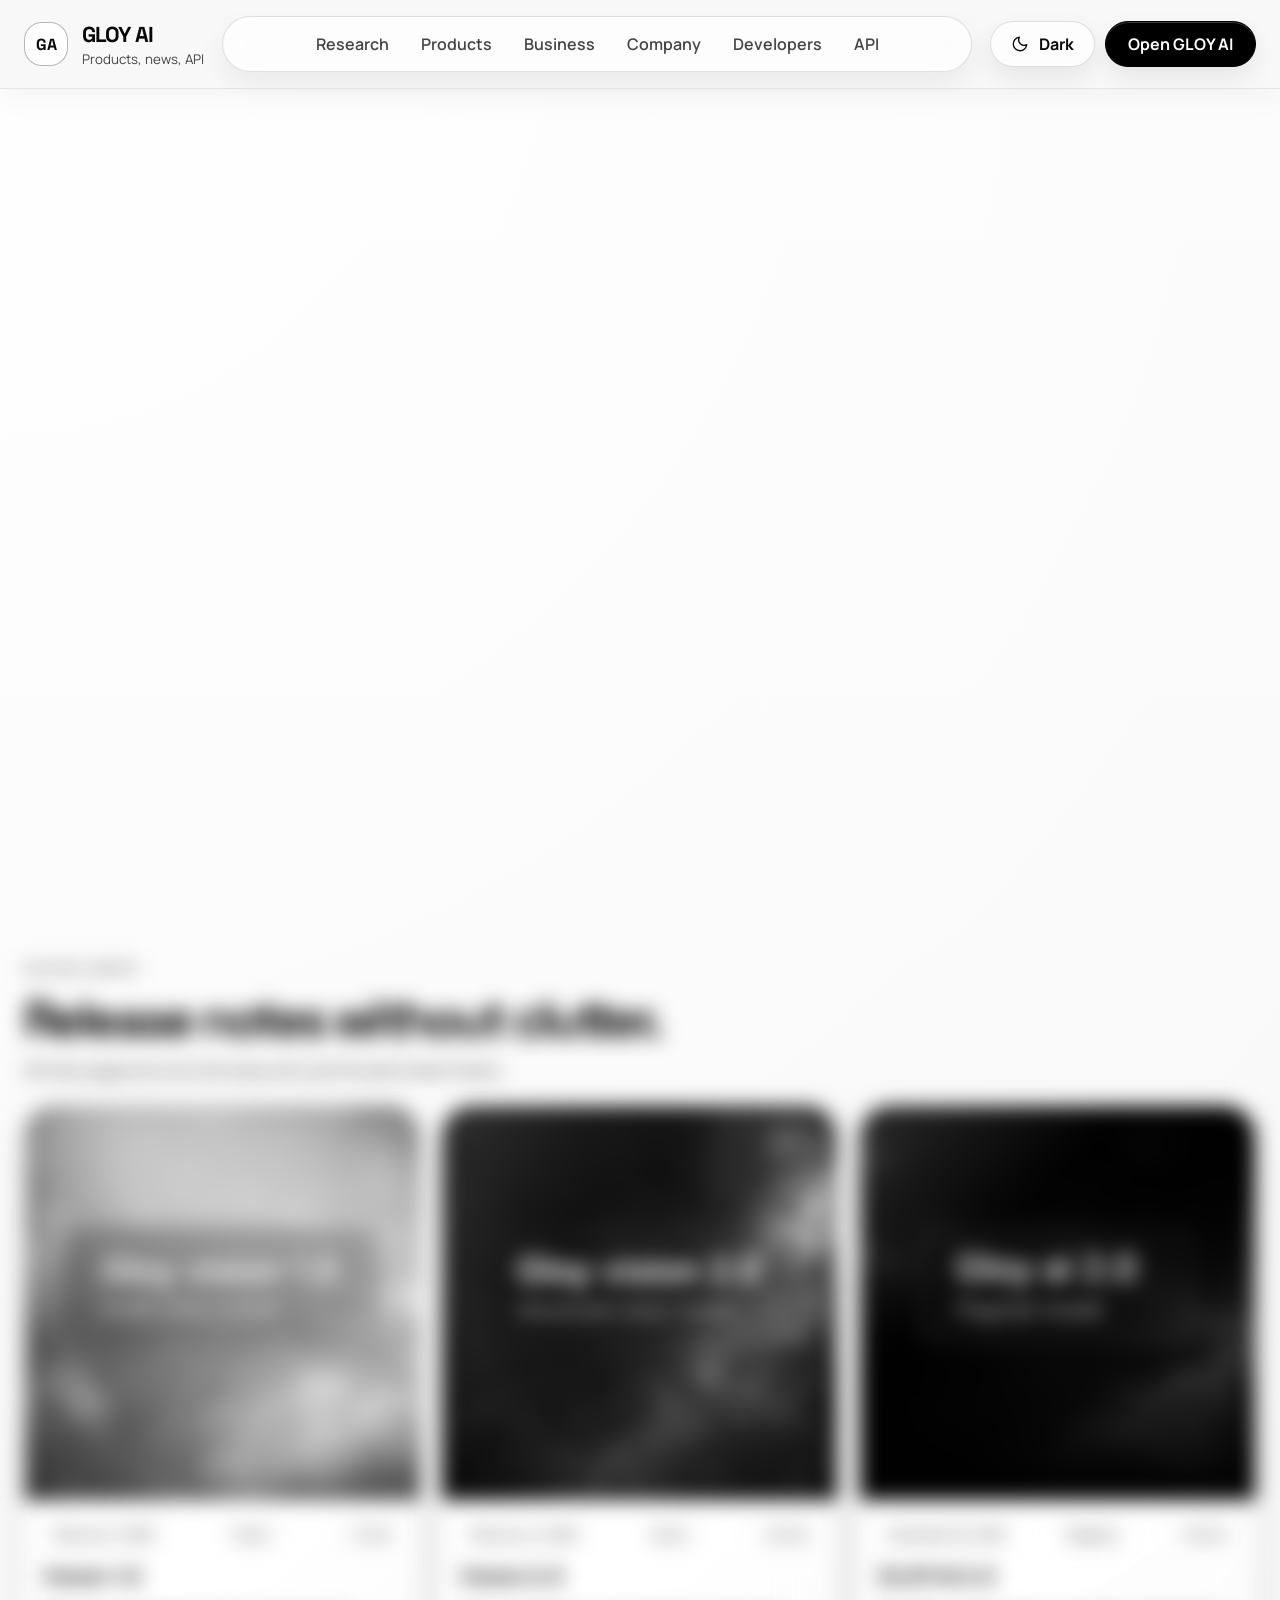
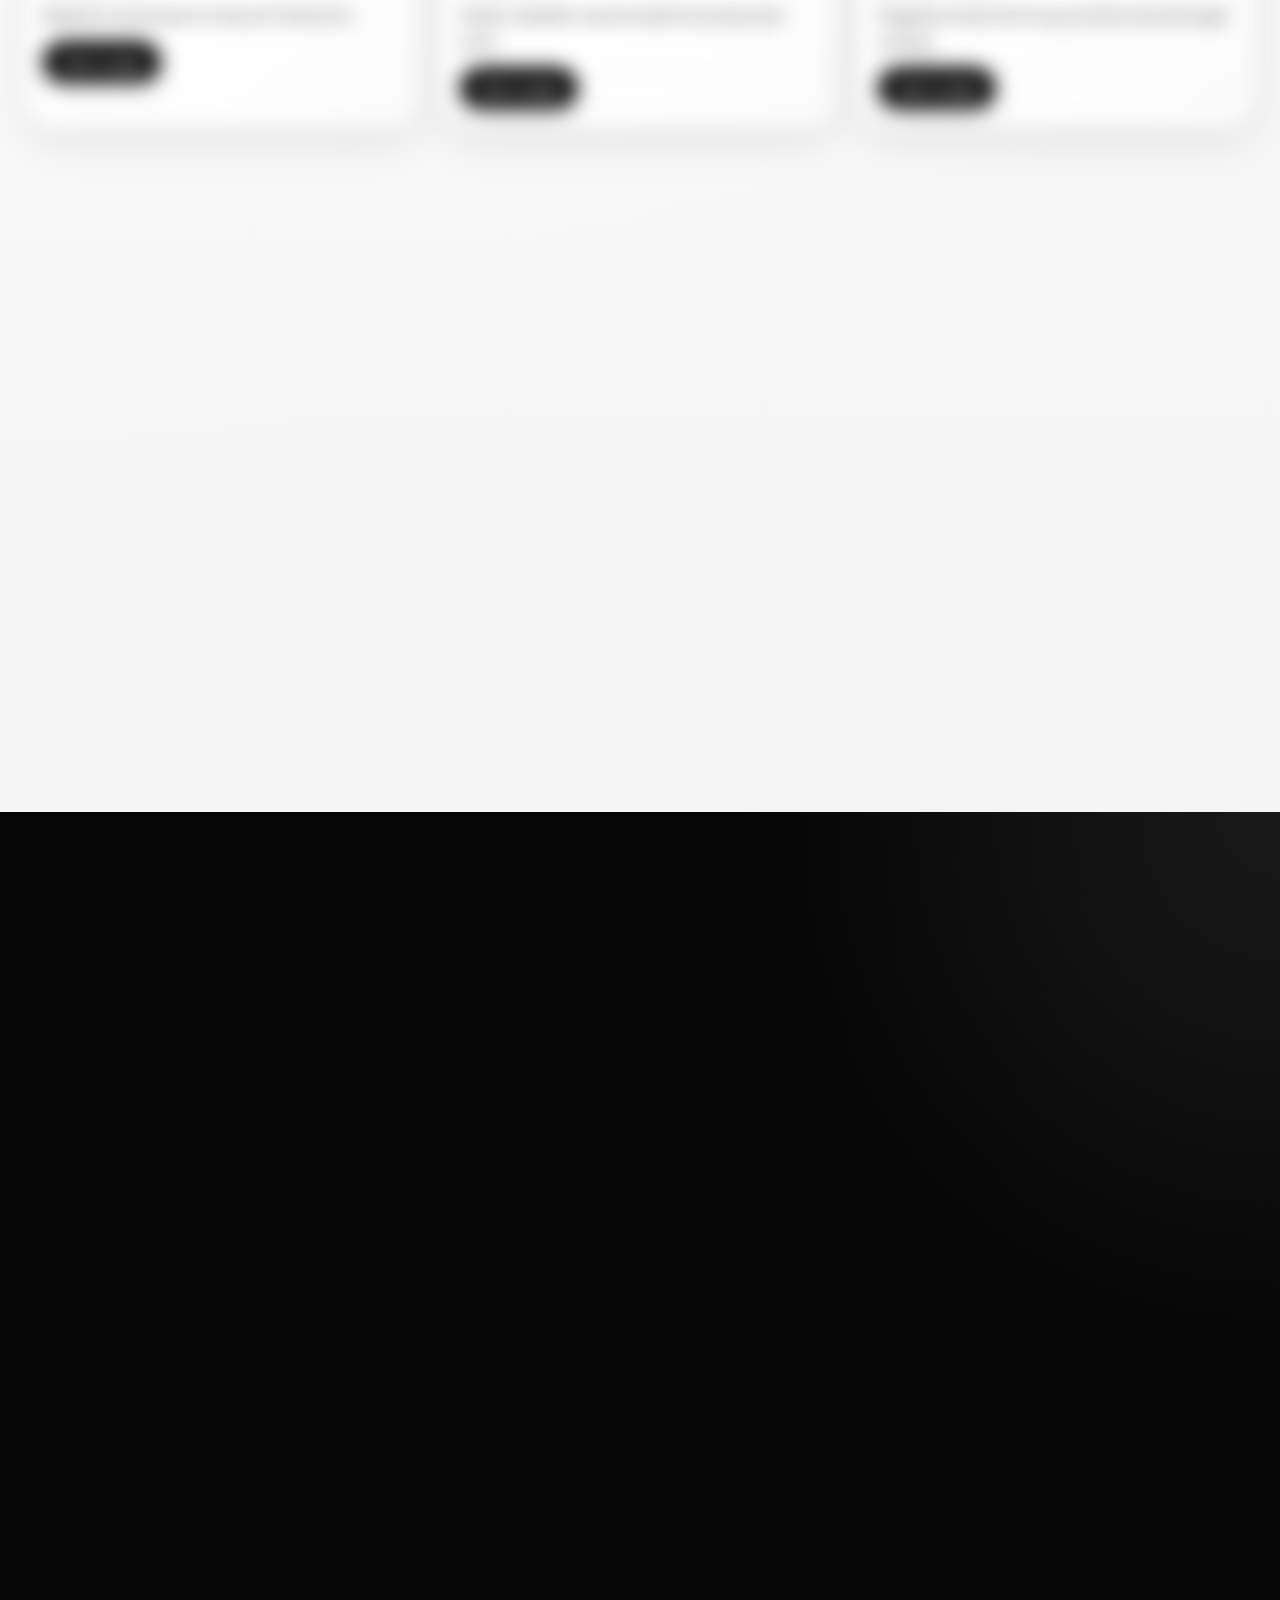
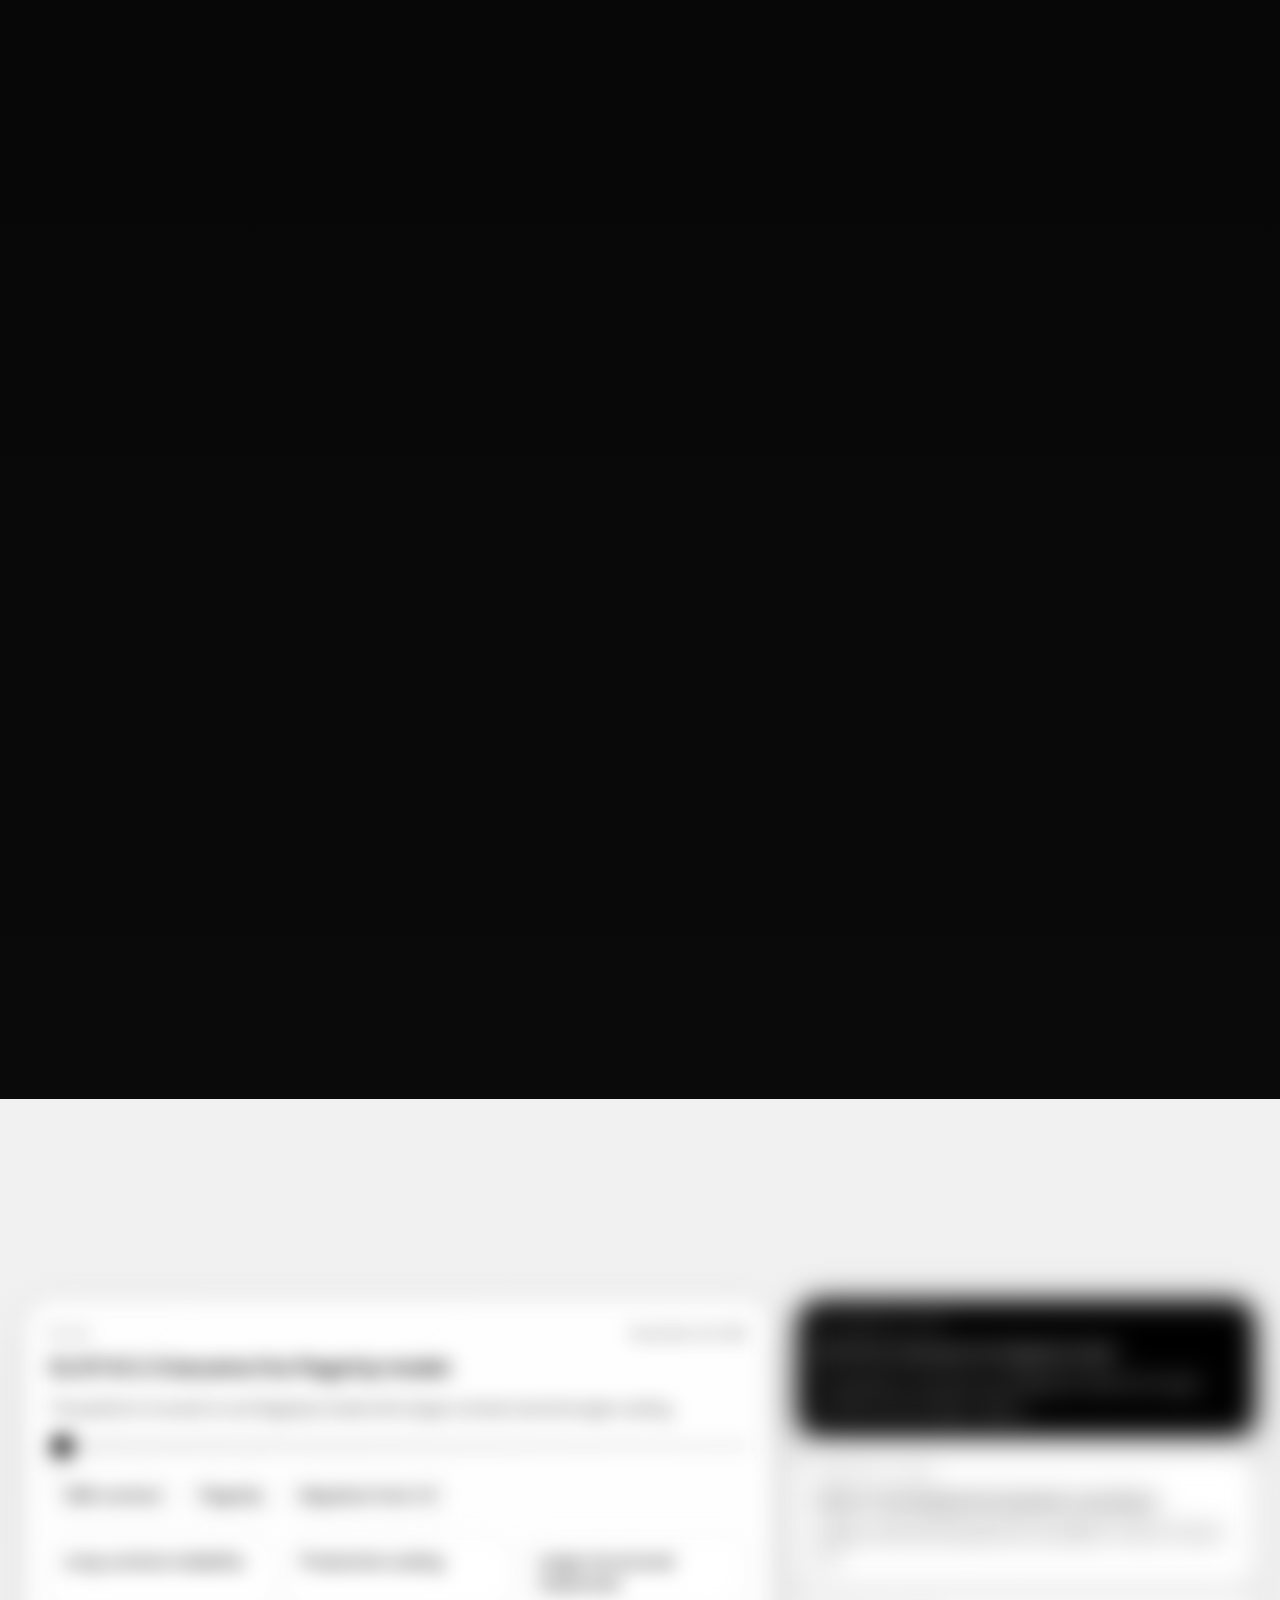
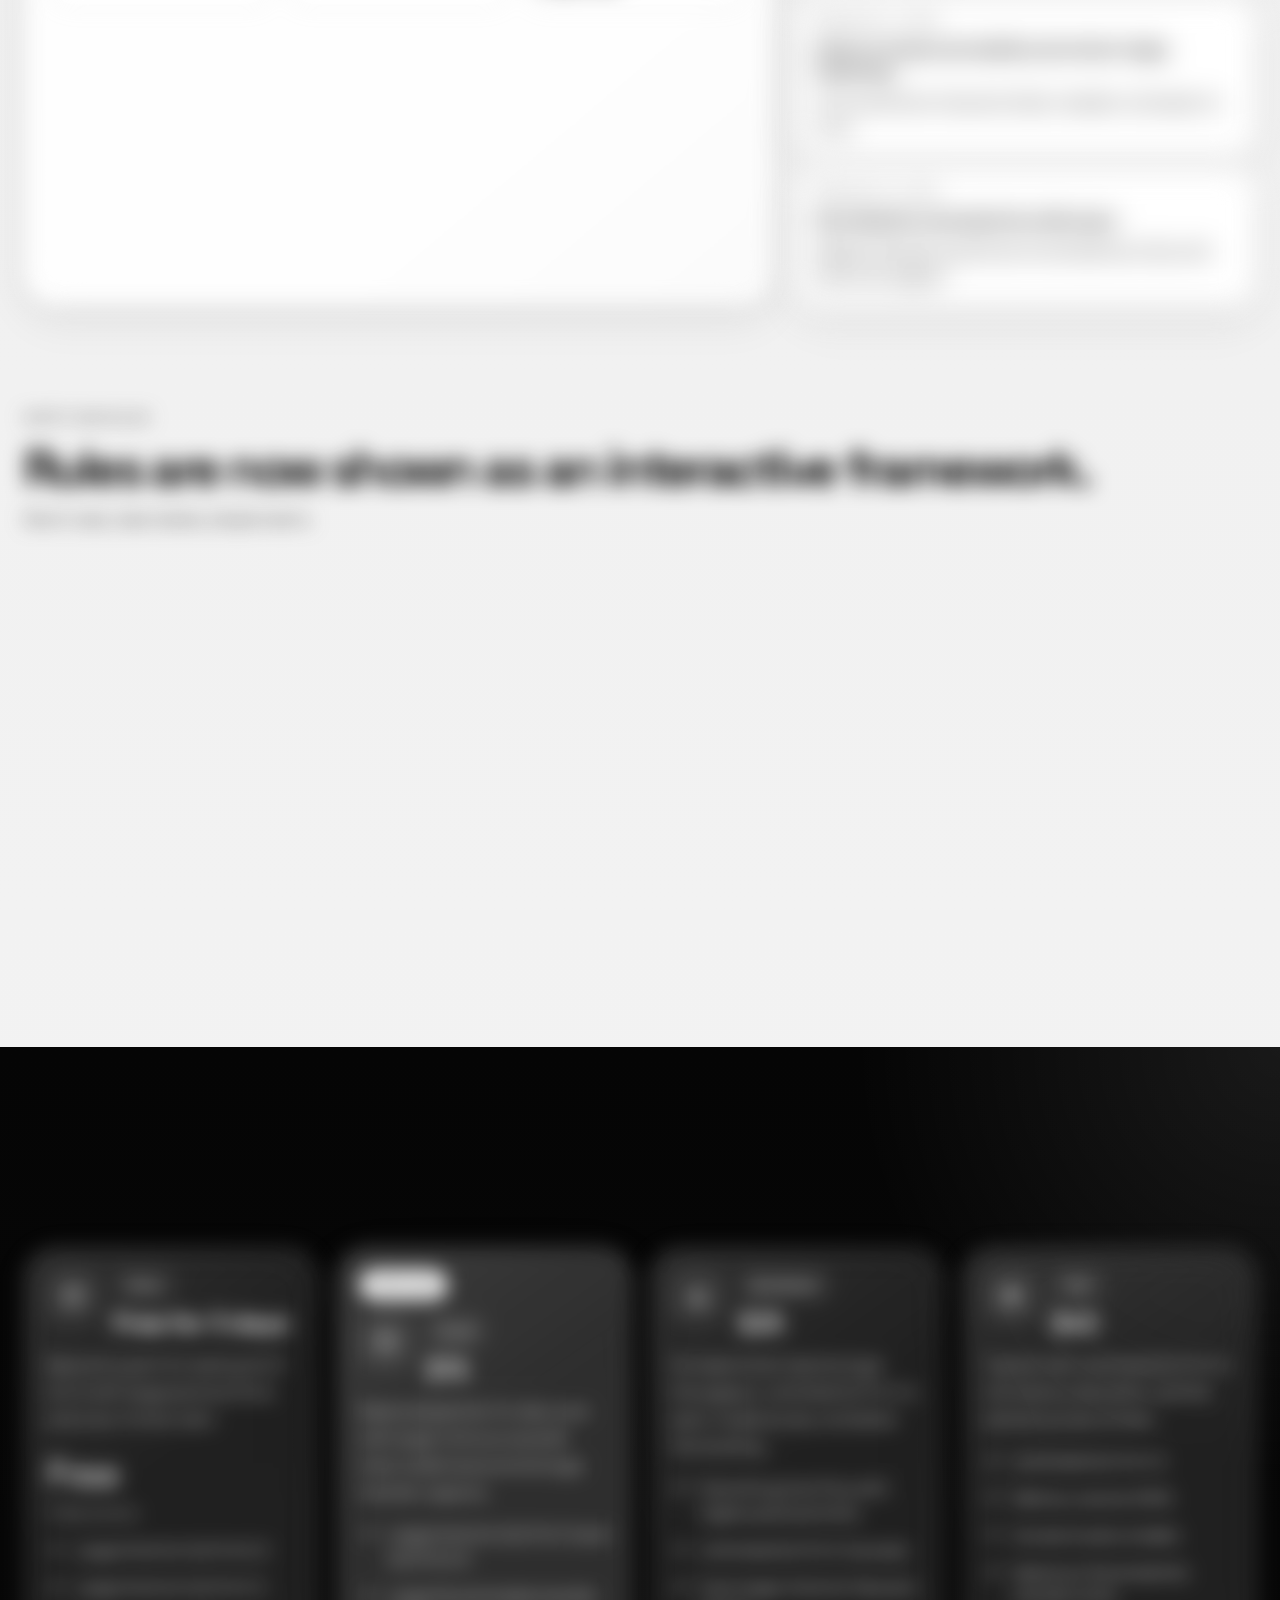
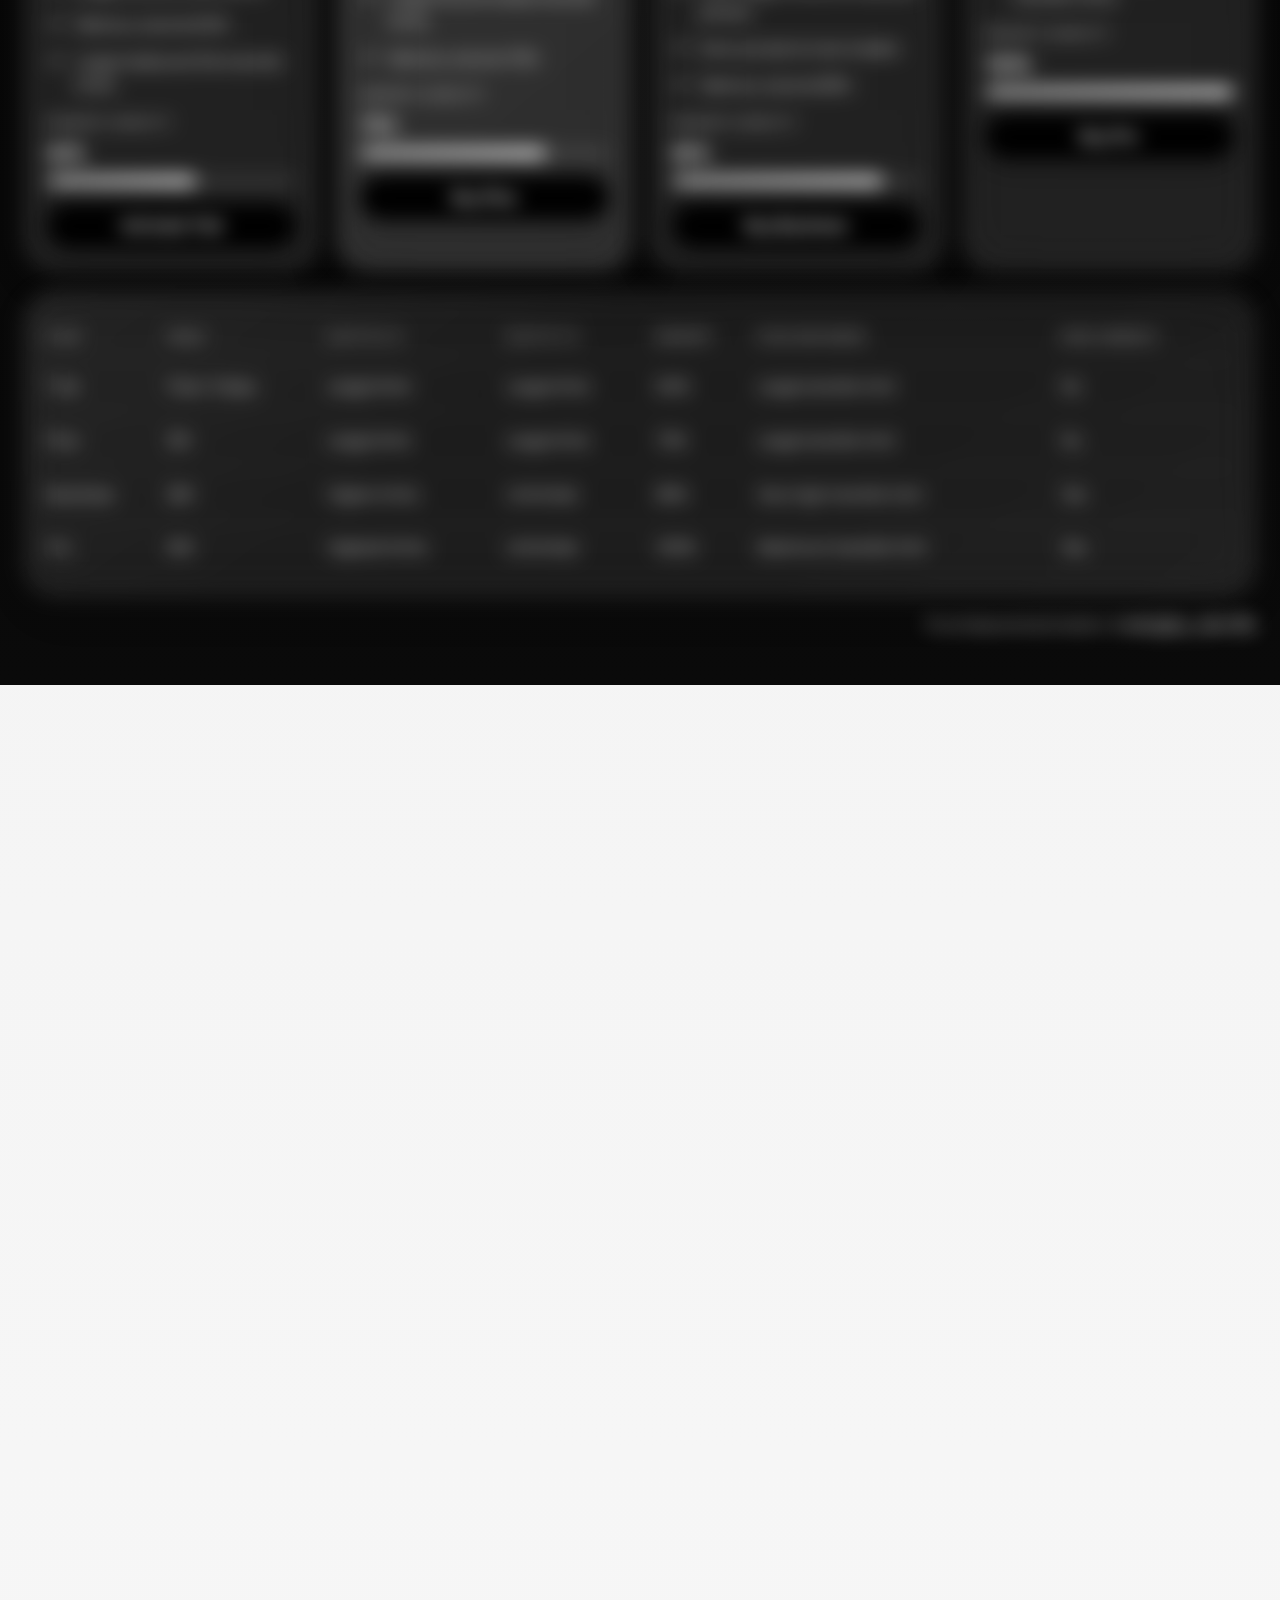
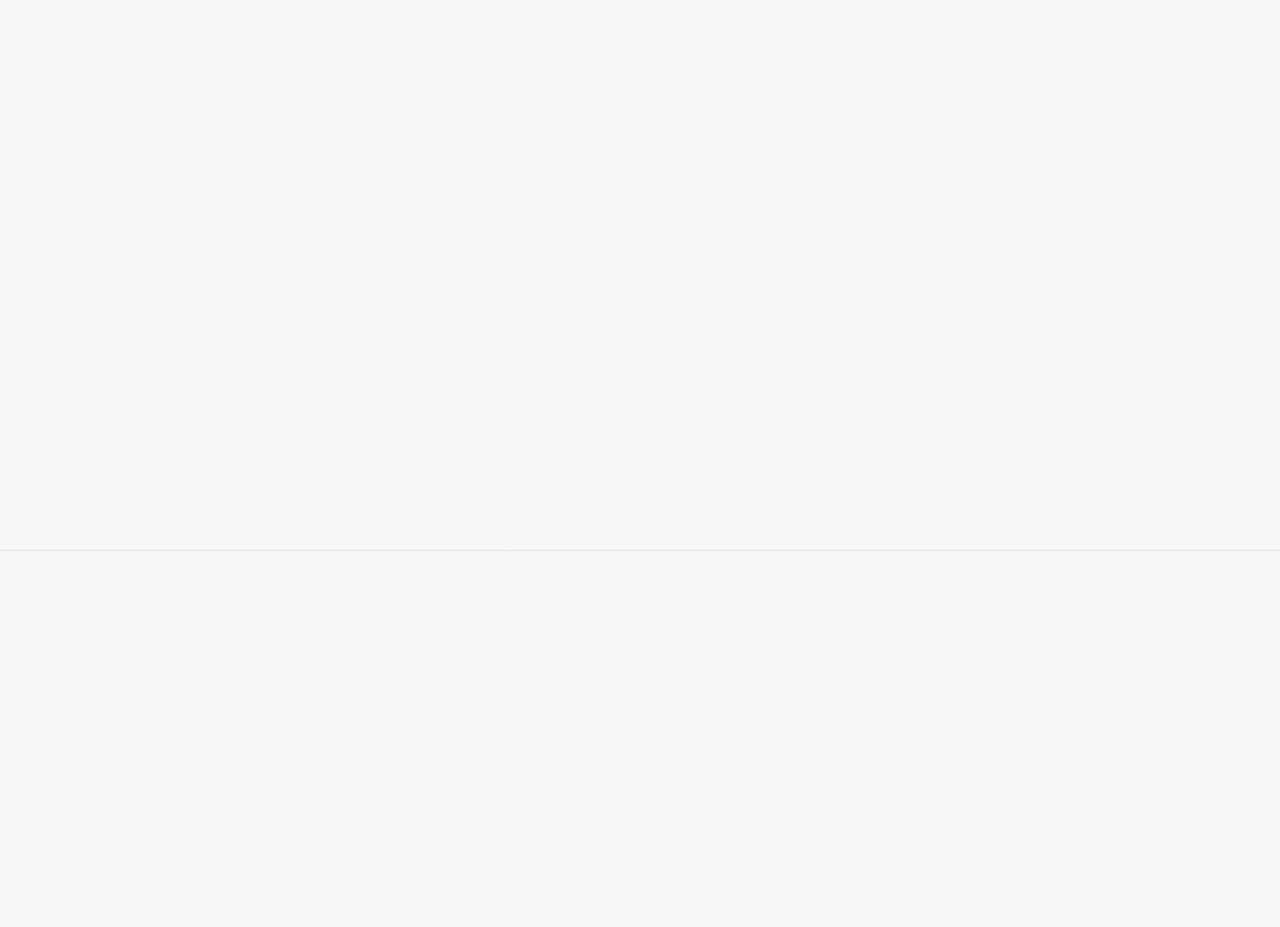
==== commit a1042b9d: "changes" ====
--- a/index.html
+++ b/index.html
@@ -3,17 +3,17 @@
 <head>
     <meta charset="UTF-8">
     <meta name="viewport" content="width=device-width, initial-scale=1.0">
-    <title>GLOY AI | Black and White AI Platform</title>
+    <title>GLOY AI</title>
     <meta name="description" content="GLOY AI is a clean product site for flagship AI, vision releases, plans, safety rules, pricing, and model documentation.">
     <meta name="author" content="GLOY AI Team">
     <meta name="robots" content="index, follow, max-image-preview:large">
     <meta property="og:type" content="website">
-    <meta property="og:title" content="GLOY AI | Black and White AI Platform">
+    <meta property="og:title" content="GLOY AI">
     <meta property="og:description" content="Explore models, release notes, plans, rules, API pricing, and documentation in one polished interface.">
     <meta property="og:url" content="https://gloyai.com/">
     <meta property="og:image" content="https://gloyai.com/gloy-site-preview.png">
     <meta property="twitter:card" content="summary_large_image">
-    <meta property="twitter:title" content="GLOY AI | Black and White AI Platform">
+    <meta property="twitter:title" content="GLOY AI">
     <meta property="twitter:description" content="Flagship AI, vision updates, plans, pricing, and documentation in a polished monochrome product experience.">
     <link rel="canonical" href="https://gloyai.com/">
     <link rel="preconnect" href="https://fonts.googleapis.com">
@@ -64,8 +64,19 @@
             </nav>
 
             <div class="header-actions">
-                <button class="ghost-button theme-toggle" id="theme-toggle" type="button" aria-pressed="false">Dark</button>
-                <a class="cta-button" href="https://t.me/gloyai_bot" target="_blank" rel="noreferrer">Open GLOY AI</a>
+                <button class="ghost-button theme-toggle" id="theme-toggle" type="button" aria-pressed="false" aria-label="Switch to dark theme">
+                    <span class="theme-toggle-icon" aria-hidden="true">
+                        <svg class="theme-icon theme-icon-moon" viewBox="0 0 24 24" fill="none" stroke="currentColor" stroke-width="1.8" stroke-linecap="round" stroke-linejoin="round">
+                            <path d="M21 12.8A9 9 0 1 1 11.2 3a7.2 7.2 0 0 0 9.8 9.8Z"></path>
+                        </svg>
+                        <svg class="theme-icon theme-icon-sun" viewBox="0 0 24 24" fill="none" stroke="currentColor" stroke-width="1.8" stroke-linecap="round" stroke-linejoin="round">
+                            <circle cx="12" cy="12" r="4.25"></circle>
+                            <path d="M12 2.75v2.5M12 18.75v2.5M21.25 12h-2.5M5.25 12h-2.5M18.54 5.46l-1.77 1.77M7.23 16.77l-1.77 1.77M18.54 18.54l-1.77-1.77M7.23 7.23 5.46 5.46"></path>
+                        </svg>
+                    </span>
+                    <span class="theme-toggle-label">Dark</span>
+                </button>
+                <a class="cta-button" href="https://t.me/gloy_dev" target="_blank" rel="noreferrer">Open GLOY AI</a>
             </div>
         </div>
 
@@ -90,7 +101,7 @@
                     <span class="mega-eyebrow">Access</span>
                     <a href="#api">API pricing</a>
                     <a href="https://t.me/gloy_dev/84" target="_blank" rel="noreferrer">Activate plan</a>
-                    <a href="https://t.me/gloyai_bot" target="_blank" rel="noreferrer">Open Telegram bot</a>
+                    <a href="https://t.me/gloy_dev" target="_blank" rel="noreferrer">Open GLOY AI</a>
                 </div>
             </section>
 
@@ -147,7 +158,7 @@
                 </div>
                 <div class="mega-column">
                     <span class="mega-eyebrow">Community</span>
-                    <a href="https://t.me/gloyai_bot" target="_blank" rel="noreferrer">Telegram bot</a>
+                    <a href="https://t.me/gloy_dev" target="_blank" rel="noreferrer">Open GLOY AI</a>
                     <a href="https://t.me/gloy_dev" target="_blank" rel="noreferrer">Channel</a>
                     <a href="https://t.me/gloy_dev/84" target="_blank" rel="noreferrer">Activate plan</a>
                 </div>
@@ -776,7 +787,7 @@
             </div>
             <div class="footer-column" data-reveal>
                 <span class="mega-eyebrow">Community</span>
-                <a href="https://t.me/gloyai_bot" target="_blank" rel="noreferrer">Open Telegram bot</a>
+                <a href="https://t.me/gloy_dev" target="_blank" rel="noreferrer">Open GLOY AI</a>
                 <a href="https://t.me/gloy_dev" target="_blank" rel="noreferrer">Telegram channel</a>
                 <a href="#developers">Developers</a>
             </div>
--- a/assets/site.css
+++ b/assets/site.css
@@ -391,6 +391,48 @@
     min-height: 46px;
     padding: 0 20px;
     white-space: nowrap;
+    gap: 10px;
+}
+
+.theme-toggle-icon {
+    position: relative;
+    width: 18px;
+    height: 18px;
+    display: inline-grid;
+    place-items: center;
+    flex-shrink: 0;
+}
+
+.theme-icon {
+    position: absolute;
+    inset: 0;
+    width: 18px;
+    height: 18px;
+    transition: opacity 0.28s ease, transform 0.28s ease;
+}
+
+.theme-icon-sun {
+    opacity: 0;
+    transform: scale(0.8) rotate(-18deg);
+}
+
+.theme-icon-moon {
+    opacity: 1;
+    transform: scale(1) rotate(0deg);
+}
+
+.theme-toggle-label {
+    line-height: 1;
+}
+
+body.theme-dark .theme-icon-sun {
+    opacity: 1;
+    transform: scale(1) rotate(0deg);
+}
+
+body.theme-dark .theme-icon-moon {
+    opacity: 0;
+    transform: scale(0.8) rotate(18deg);
 }
 
 .cta-button:hover,
@@ -486,9 +528,13 @@
 .nav-toggle {
     display: none;
     flex-direction: column;
+    align-items: center;
+    justify-content: center;
     gap: 4px;
     width: 46px;
     height: 46px;
+    padding: 0;
+    flex-shrink: 0;
     border-radius: 999px;
     border: 1px solid var(--line);
     background: rgba(255, 255, 255, 0.9);
@@ -526,13 +572,19 @@
 .footer-column a,
 .developer-links a {
     width: fit-content;
+    transition: color 0.28s ease, opacity 0.28s ease, transform 0.28s ease;
 }
 
 .mega-column a:hover,
 .footer-column a:hover,
 .developer-links a:hover,
 .release-body a:hover {
-    text-decoration: underline;
+    text-decoration: none;
+}
+
+.mega-column a:hover,
+.footer-column a:hover {
+    opacity: 0.68;
 }
 
 .mega-eyebrow,
@@ -1905,9 +1957,15 @@
 }
 
 .plan-note a {
-    text-decoration: underline;
-    text-decoration-thickness: 1px;
-    text-underline-offset: 3px;
+    text-decoration: none;
+    font-weight: 700;
+    color: #fff;
+    opacity: 0.9;
+    transition: opacity 0.28s ease, color 0.28s ease;
+}
+
+.plan-note a:hover {
+    opacity: 1;
 }
 
 .status-banner {
@@ -2191,8 +2249,57 @@
     }
 
     .topbar {
-        grid-template-columns: 1fr auto auto;
+        grid-template-columns: minmax(0, 1fr) auto auto;
         justify-content: space-between;
+        gap: 10px;
+    }
+
+    .brand,
+    .brand-copy,
+    .header-actions {
+        min-width: 0;
+    }
+
+    .brand {
+        gap: 12px;
+    }
+
+    .brand-mark {
+        width: 40px;
+        height: 40px;
+    }
+
+    .brand-copy strong {
+        font-size: 1.15rem;
+    }
+
+    .brand-copy small {
+        max-width: 100%;
+        overflow: hidden;
+        text-overflow: ellipsis;
+        white-space: nowrap;
+    }
+
+    .header-actions {
+        display: flex;
+        justify-self: end;
+    }
+
+    .header-actions .cta-button {
+        display: none;
+    }
+
+    .theme-toggle,
+    .nav-toggle {
+        width: 46px;
+        min-width: 46px;
+        min-height: 46px;
+        height: 46px;
+        padding: 0;
+    }
+
+    .theme-toggle-label {
+        display: none;
     }
 
     .site-navigation {
@@ -2236,14 +2343,6 @@
         display: flex;
     }
 
-    .header-actions {
-        display: flex;
-    }
-
-    .header-actions .cta-button {
-        display: none;
-    }
-
     .release-grid,
     .pricing-board,
     .plan-grid,
@@ -2258,6 +2357,37 @@
 @media (max-width: 720px) {
     .shell {
         width: min(100% - 24px, 1280px);
+    }
+
+    .topbar {
+        grid-template-columns: minmax(0, 1fr) auto auto;
+        gap: 8px;
+    }
+
+    .brand {
+        gap: 10px;
+    }
+
+    .brand-mark {
+        width: 38px;
+        height: 38px;
+        font-size: 0.92rem;
+    }
+
+    .brand-copy strong {
+        font-size: 1.02rem;
+    }
+
+    .brand-copy small {
+        display: none;
+    }
+
+    .theme-toggle,
+    .nav-toggle {
+        width: 44px;
+        min-width: 44px;
+        min-height: 44px;
+        height: 44px;
     }
 
     .hero-section::before,
@@ -2311,6 +2441,21 @@
     }
 }
 
+@media (max-width: 520px) {
+    .topbar {
+        grid-template-columns: minmax(0, 1fr) auto auto;
+    }
+
+    .brand-copy strong {
+        font-size: 0.98rem;
+    }
+
+    .site-navigation {
+        left: 12px;
+        right: 12px;
+    }
+}
+
 @media (prefers-reduced-motion: reduce) {
     html {
         scroll-behavior: auto;
